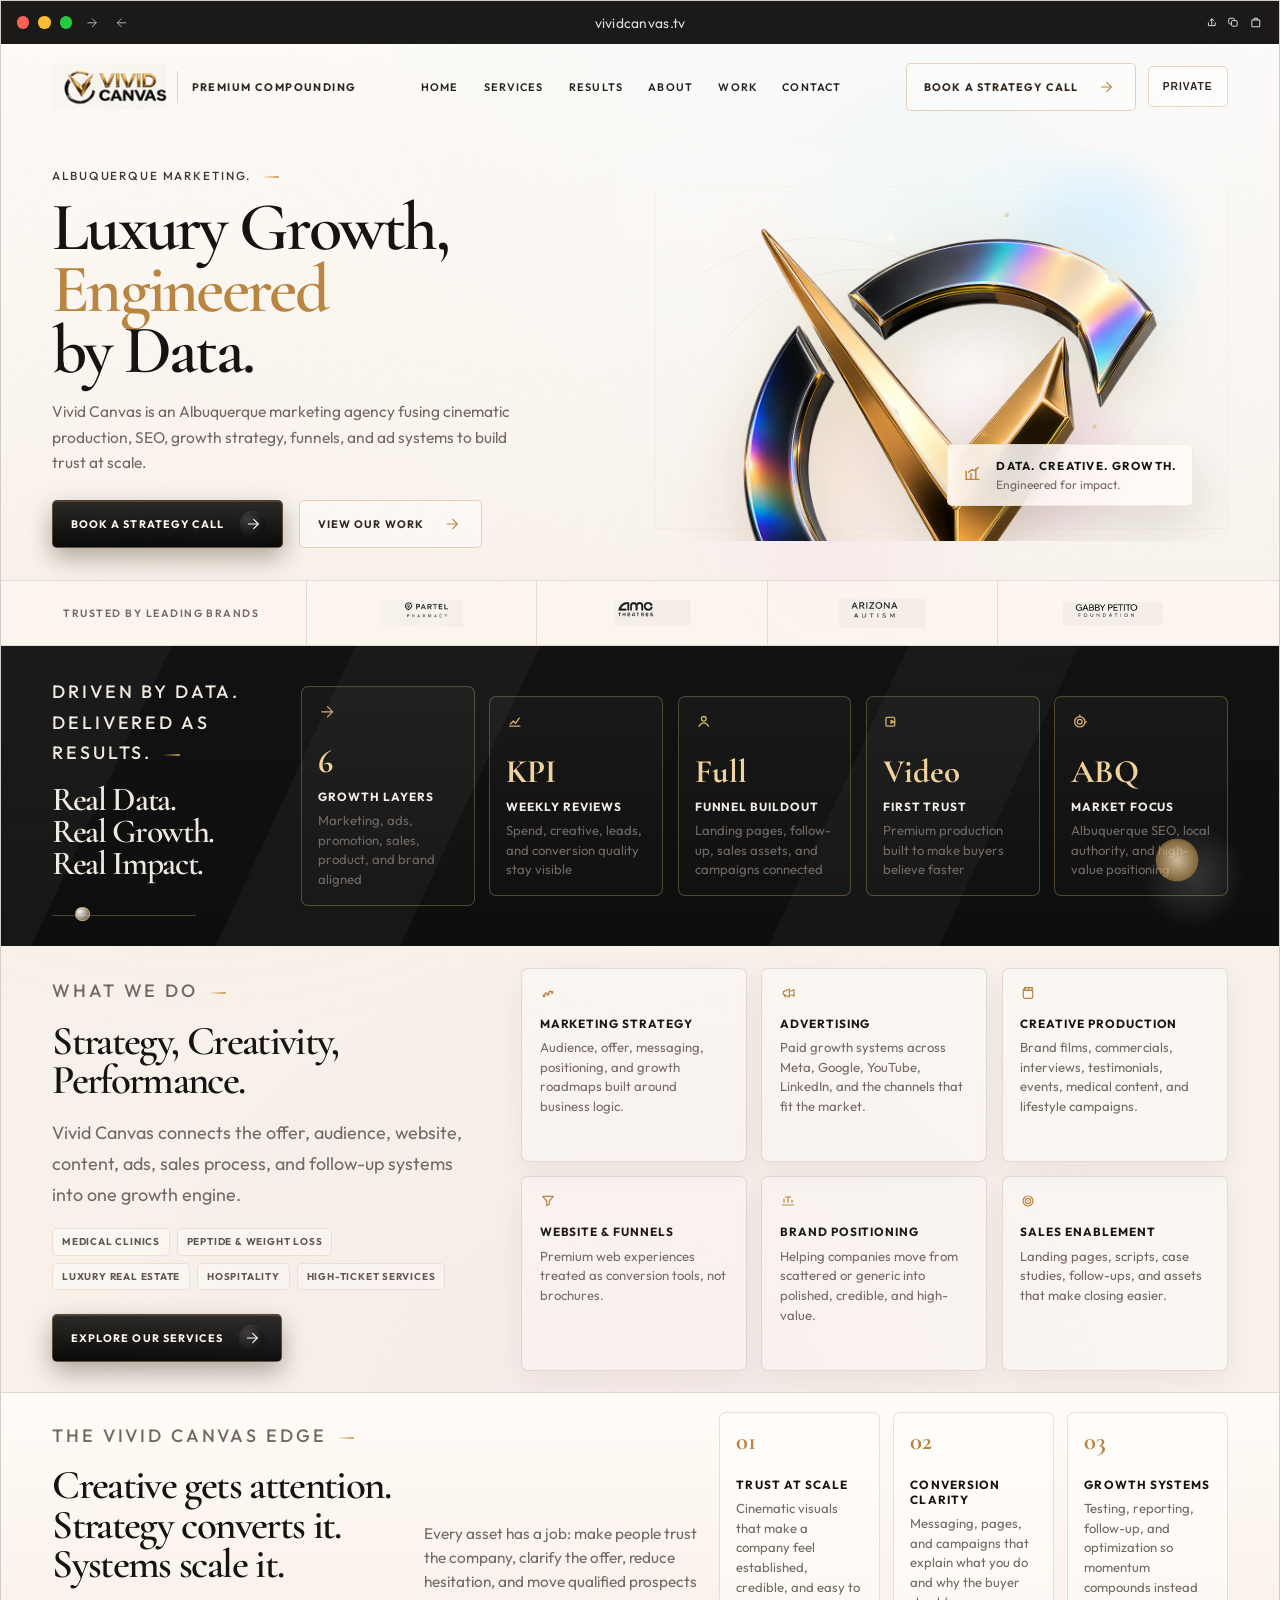
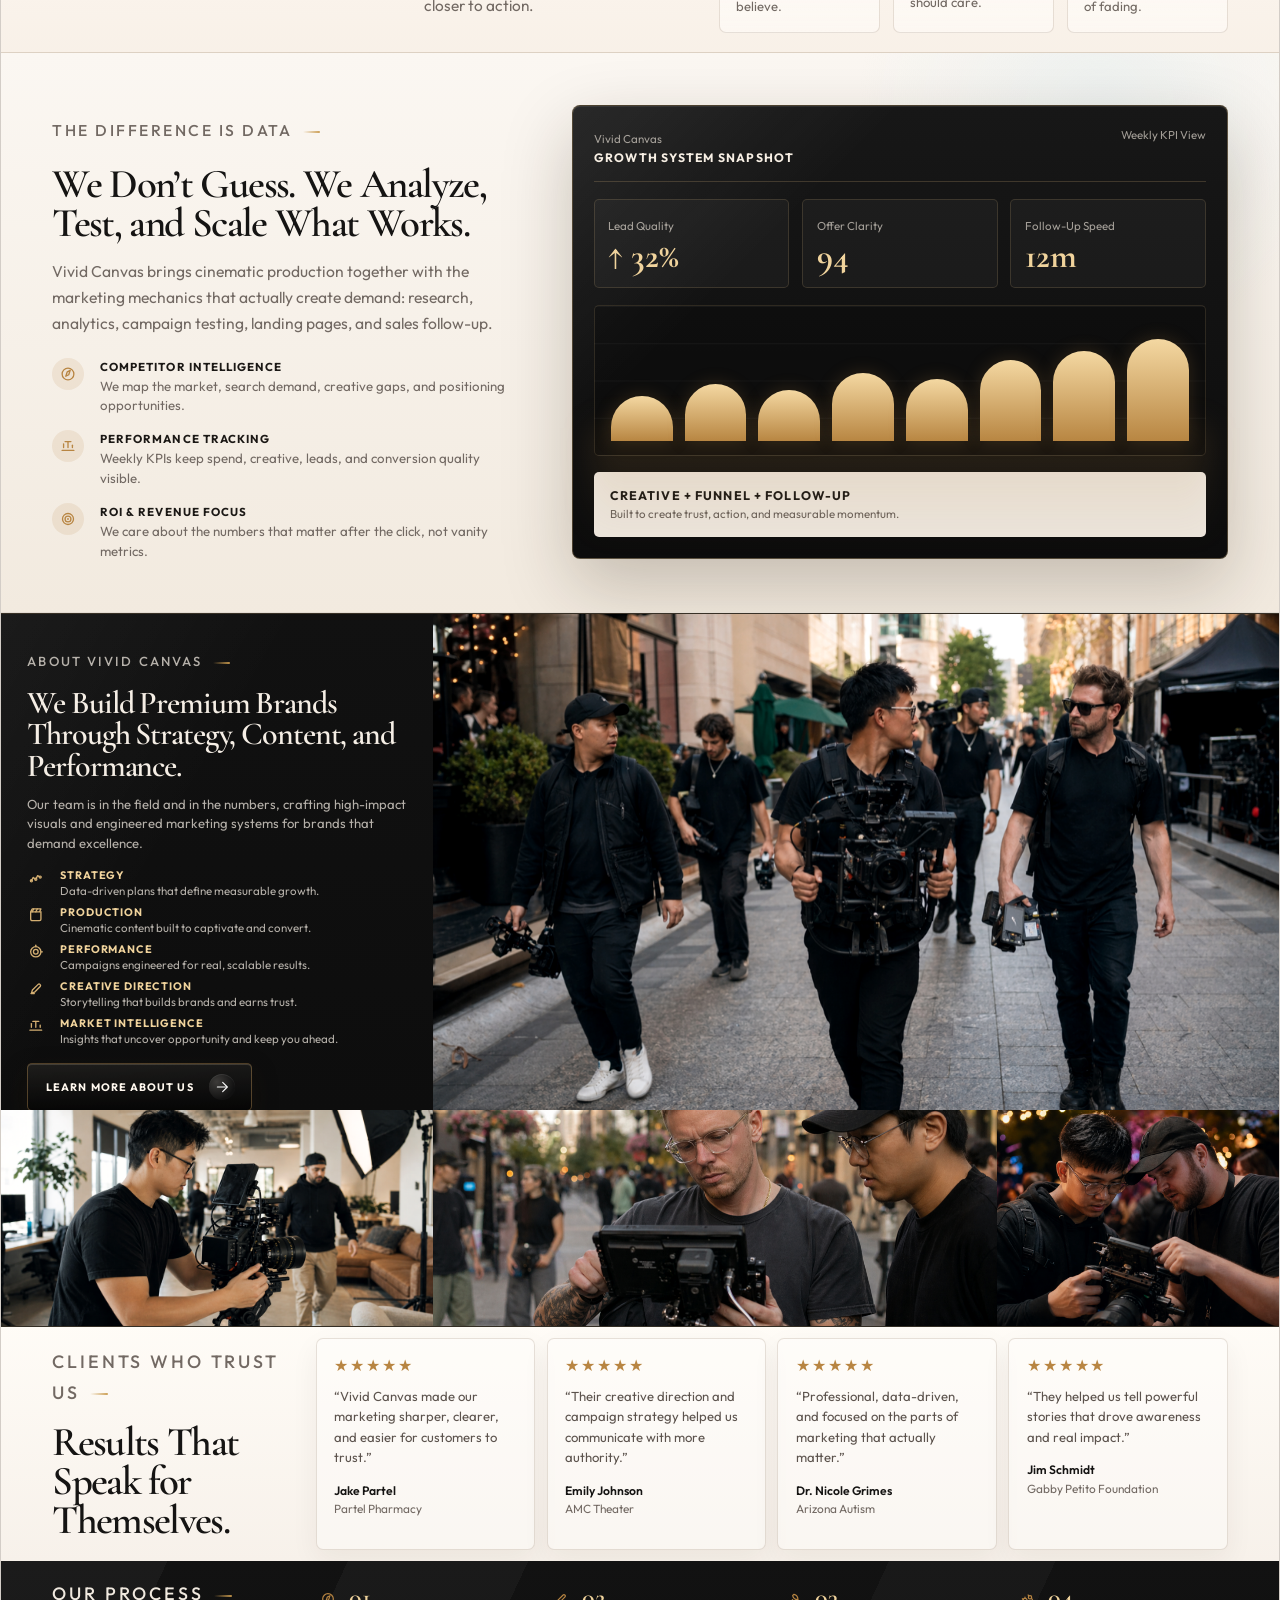
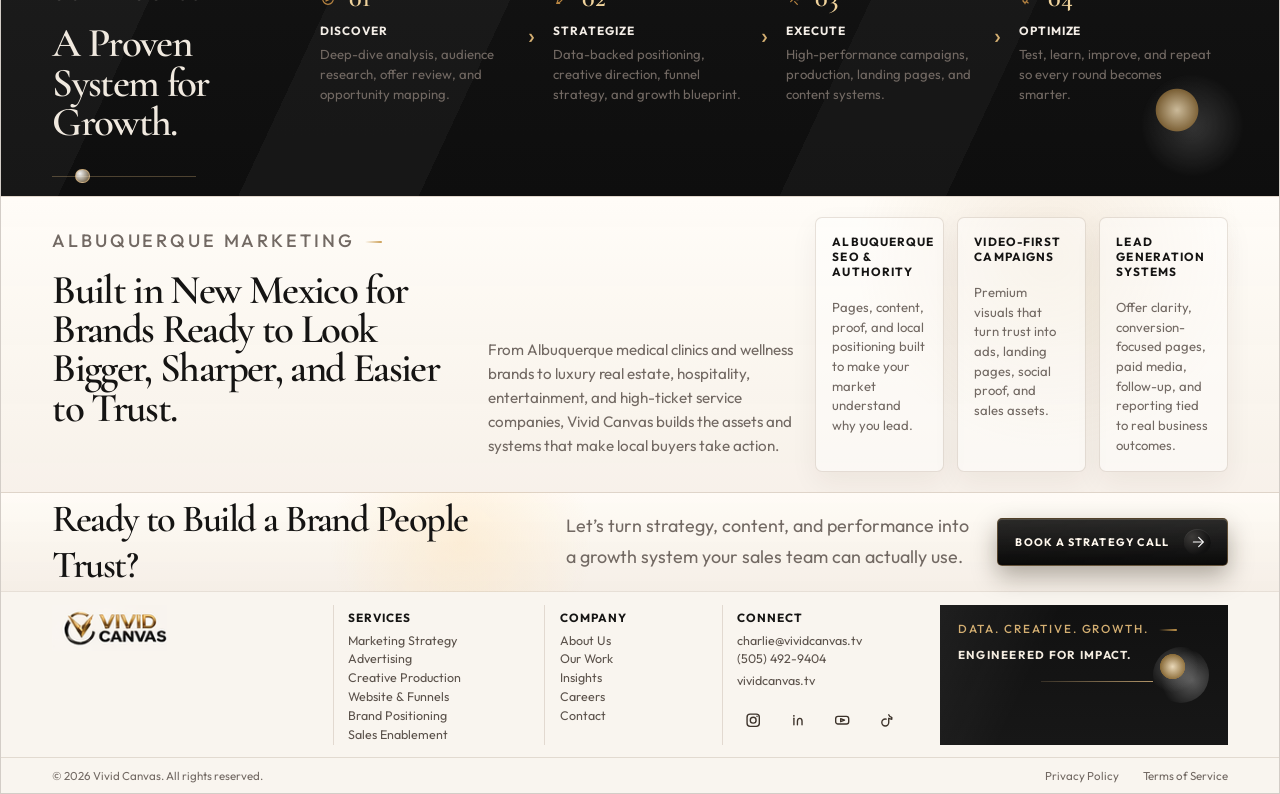
==== index.html @ c72b8762 "Build static marketing package" ====
<!DOCTYPE html>
<html lang="en">
  <head>
    <meta charset="UTF-8" />
    <meta name="viewport" content="width=device-width, initial-scale=1.0" />
    <title>Albuquerque Marketing Agency | Vivid Canvas TV</title>
    <meta
      name="description"
      content="Vivid Canvas TV is an Albuquerque marketing agency specializing in cinematic video production, growth strategy, advertising, websites, funnels, SEO, and sales enablement."
    />
    <meta name="robots" content="index, follow" />
    <meta name="author" content="Vivid Canvas TV, LLC" />
    <link rel="canonical" href="https://vividcanvas.tv/" />
    <meta property="og:type" content="website" />
    <meta property="og:title" content="Albuquerque Marketing Agency | Vivid Canvas TV" />
    <meta
      property="og:description"
      content="Cinematic production, data-driven marketing, websites, funnels, ads, and sales enablement for Albuquerque and New Mexico brands ready to grow."
    />
    <meta property="og:url" content="https://vividcanvas.tv/" />
    <meta property="og:site_name" content="Vivid Canvas TV" />
    <meta property="og:image" content="https://vividcanvas.tv/assets/hero-emblem-cutout.png" />
    <meta name="twitter:card" content="summary_large_image" />
    <meta name="twitter:title" content="Albuquerque Marketing Agency | Vivid Canvas TV" />
    <meta
      name="twitter:description"
      content="Premium video production, performance marketing, SEO, websites, funnels, and growth systems for Albuquerque brands."
    />
    <link rel="preconnect" href="https://fonts.googleapis.com" />
    <link rel="preconnect" href="https://fonts.gstatic.com" crossorigin />
    <link
      href="https://fonts.googleapis.com/css2?family=Cormorant+Garamond:wght@400;500;600;700&family=Outfit:wght@300;400;500;600;700&display=swap"
      rel="stylesheet"
    />
    <link rel="stylesheet" href="styles.css" />
    <script type="application/ld+json">
      {
        "@context": "https://schema.org",
        "@type": ["ProfessionalService", "LocalBusiness"],
        "@id": "https://vividcanvas.tv/#business",
        "name": "Vivid Canvas TV, LLC",
        "url": "https://vividcanvas.tv/",
        "image": "https://vividcanvas.tv/assets/hero-emblem-cutout.png",
        "email": "charlie@vividcanvas.tv",
        "telephone": "+15054929404",
        "founder": {
          "@type": "Person",
          "name": "Charlie Montoya"
        },
        "areaServed": [
          {
            "@type": "City",
            "name": "Albuquerque"
          },
          {
            "@type": "State",
            "name": "New Mexico"
          }
        ],
        "address": {
          "@type": "PostalAddress",
          "addressLocality": "Albuquerque",
          "addressRegion": "NM",
          "addressCountry": "US"
        },
        "description": "Albuquerque marketing agency specializing in cinematic video production, performance marketing, advertising, SEO, websites, funnels, and sales enablement.",
        "sameAs": [
          "https://vividcanvas.tv/"
        ],
        "hasOfferCatalog": {
          "@type": "OfferCatalog",
          "name": "Albuquerque Marketing Services",
          "itemListElement": [
            { "@type": "Offer", "itemOffered": { "@type": "Service", "name": "Albuquerque Marketing Strategy" } },
            { "@type": "Offer", "itemOffered": { "@type": "Service", "name": "Video Production" } },
            { "@type": "Offer", "itemOffered": { "@type": "Service", "name": "Advertising Campaigns" } },
            { "@type": "Offer", "itemOffered": { "@type": "Service", "name": "Website and Funnel Design" } },
            { "@type": "Offer", "itemOffered": { "@type": "Service", "name": "SEO and Conversion Optimization" } }
          ]
        }
      }
    </script>
  </head>
  <body>
    <svg class="icon-sprite" aria-hidden="true">
      <defs>
        <linearGradient id="gold-fill" x1="0%" y1="0%" x2="100%" y2="100%">
          <stop offset="0%" stop-color="#f8e6c0"></stop>
          <stop offset="42%" stop-color="#c99a4d"></stop>
          <stop offset="100%" stop-color="#7f5a22"></stop>
        </linearGradient>
        <linearGradient id="dark-chrome" x1="0%" y1="0%" x2="100%" y2="100%">
          <stop offset="0%" stop-color="#080808"></stop>
          <stop offset="50%" stop-color="#3a3836"></stop>
          <stop offset="100%" stop-color="#111111"></stop>
        </linearGradient>
      </defs>
      <symbol id="icon-arrow" viewBox="0 0 24 24">
        <path d="M5 12h14" fill="none" stroke="currentColor" stroke-width="1.6" stroke-linecap="round"></path>
        <path d="m13 5 7 7-7 7" fill="none" stroke="currentColor" stroke-width="1.6" stroke-linecap="round" stroke-linejoin="round"></path>
      </symbol>
      <symbol id="icon-chart" viewBox="0 0 24 24">
        <path d="M4 18V8" fill="none" stroke="currentColor" stroke-width="1.8" stroke-linecap="round"></path>
        <path d="M10 18V11" fill="none" stroke="currentColor" stroke-width="1.8" stroke-linecap="round"></path>
        <path d="M16 18V5" fill="none" stroke="currentColor" stroke-width="1.8" stroke-linecap="round"></path>
        <path d="M4 18h16" fill="none" stroke="currentColor" stroke-width="1.8" stroke-linecap="round"></path>
        <path d="m7 9 4-3 4 1 4-4" fill="none" stroke="currentColor" stroke-width="1.8" stroke-linecap="round" stroke-linejoin="round"></path>
      </symbol>
      <symbol id="icon-growth" viewBox="0 0 24 24">
        <path d="M5 18h14" fill="none" stroke="currentColor" stroke-width="1.8" stroke-linecap="round"></path>
        <path d="M6 15 10 11l3 3 5-7" fill="none" stroke="currentColor" stroke-width="1.8" stroke-linecap="round" stroke-linejoin="round"></path>
      </symbol>
      <symbol id="icon-user" viewBox="0 0 24 24">
        <circle cx="12" cy="8" r="3.2" fill="none" stroke="currentColor" stroke-width="1.8"></circle>
        <path d="M5.5 18c1.6-3.1 4.1-4.6 6.5-4.6s4.9 1.5 6.5 4.6" fill="none" stroke="currentColor" stroke-width="1.8" stroke-linecap="round"></path>
      </symbol>
      <symbol id="icon-video" viewBox="0 0 24 24">
        <rect x="4" y="6" width="12" height="12" rx="2" fill="none" stroke="currentColor" stroke-width="1.8"></rect>
        <path d="m11 10 4 2-4 2z" fill="none" stroke="currentColor" stroke-width="1.8" stroke-linejoin="round"></path>
      </symbol>
      <symbol id="icon-target" viewBox="0 0 24 24">
        <circle cx="12" cy="12" r="7" fill="none" stroke="currentColor" stroke-width="1.8"></circle>
        <circle cx="12" cy="12" r="3.2" fill="none" stroke="currentColor" stroke-width="1.8"></circle>
        <path d="M12 5V3" fill="none" stroke="currentColor" stroke-width="1.8" stroke-linecap="round"></path>
        <path d="M19 12h2" fill="none" stroke="currentColor" stroke-width="1.8" stroke-linecap="round"></path>
      </symbol>
      <symbol id="icon-strategy" viewBox="0 0 24 24">
        <path d="m6 16 2.5-4.5L12 14l2.5-5L18 11" fill="none" stroke="currentColor" stroke-width="1.8" stroke-linecap="round" stroke-linejoin="round"></path>
        <circle cx="6" cy="16" r="1.5" fill="none" stroke="currentColor" stroke-width="1.6"></circle>
        <circle cx="12" cy="14" r="1.5" fill="none" stroke="currentColor" stroke-width="1.6"></circle>
        <circle cx="18" cy="11" r="1.5" fill="none" stroke="currentColor" stroke-width="1.6"></circle>
      </symbol>
      <symbol id="icon-megaphone" viewBox="0 0 24 24">
        <path d="M5 14V10l9-4v12z" fill="none" stroke="currentColor" stroke-width="1.8" stroke-linejoin="round"></path>
        <path d="M14 9h2.4c1.8 0 3.6-.7 4.6-1.9v9.8c-1-1.2-2.8-1.9-4.6-1.9H14" fill="none" stroke="currentColor" stroke-width="1.8" stroke-linejoin="round"></path>
        <path d="m6.5 14 1.2 4.2" fill="none" stroke="currentColor" stroke-width="1.8" stroke-linecap="round"></path>
      </symbol>
      <symbol id="icon-clapper" viewBox="0 0 24 24">
        <path d="M5 8h14v10a2 2 0 0 1-2 2H7a2 2 0 0 1-2-2z" fill="none" stroke="currentColor" stroke-width="1.8"></path>
        <path d="m5 8 2-4h12l-2 4" fill="none" stroke="currentColor" stroke-width="1.8" stroke-linejoin="round"></path>
        <path d="m9 4-2 4" fill="none" stroke="currentColor" stroke-width="1.8" stroke-linecap="round"></path>
        <path d="m14 4-2 4" fill="none" stroke="currentColor" stroke-width="1.8" stroke-linecap="round"></path>
      </symbol>
      <symbol id="icon-funnel" viewBox="0 0 24 24">
        <path d="M4 5h16l-6 7v5l-4 2v-7z" fill="none" stroke="currentColor" stroke-width="1.8" stroke-linejoin="round"></path>
      </symbol>
      <symbol id="icon-insight" viewBox="0 0 24 24">
        <path d="M4 18h16" fill="none" stroke="currentColor" stroke-width="1.8" stroke-linecap="round"></path>
        <path d="M6 14V9" fill="none" stroke="currentColor" stroke-width="1.8" stroke-linecap="round"></path>
        <path d="M12 14V6" fill="none" stroke="currentColor" stroke-width="1.8" stroke-linecap="round"></path>
        <path d="M18 14V11" fill="none" stroke="currentColor" stroke-width="1.8" stroke-linecap="round"></path>
        <path d="M8 6h8" fill="none" stroke="currentColor" stroke-width="1.8" stroke-linecap="round"></path>
      </symbol>
      <symbol id="icon-bullseye" viewBox="0 0 24 24">
        <circle cx="12" cy="12" r="7.5" fill="none" stroke="currentColor" stroke-width="1.8"></circle>
        <circle cx="12" cy="12" r="4" fill="none" stroke="currentColor" stroke-width="1.8"></circle>
        <circle cx="12" cy="12" r="1.2" fill="currentColor"></circle>
      </symbol>
      <symbol id="icon-compass" viewBox="0 0 24 24">
        <circle cx="12" cy="12" r="8" fill="none" stroke="currentColor" stroke-width="1.8"></circle>
        <path d="m9 15 2-6 4-2-2 6z" fill="none" stroke="currentColor" stroke-width="1.8" stroke-linejoin="round"></path>
      </symbol>
      <symbol id="icon-pencil" viewBox="0 0 24 24">
        <path d="m6 18 1.4-4.3L15.2 6a1.8 1.8 0 0 1 2.5 0l.3.3a1.8 1.8 0 0 1 0 2.5l-7.7 7.8z" fill="none" stroke="currentColor" stroke-width="1.8" stroke-linejoin="round"></path>
        <path d="M5.5 18.5h4.5" fill="none" stroke="currentColor" stroke-width="1.8" stroke-linecap="round"></path>
      </symbol>
      <symbol id="icon-rocket" viewBox="0 0 24 24">
        <path d="M12 5c4.2 1 5.9 4.5 6 8-3.5.1-7-1.8-8-6 .5-.8 1.2-1.5 2-2Z" fill="none" stroke="currentColor" stroke-width="1.8" stroke-linejoin="round"></path>
        <path d="m10 13-3 3" fill="none" stroke="currentColor" stroke-width="1.8" stroke-linecap="round"></path>
        <path d="m13 16 4 4" fill="none" stroke="currentColor" stroke-width="1.8" stroke-linecap="round"></path>
      </symbol>
      <symbol id="icon-cogs" viewBox="0 0 24 24">
        <circle cx="9" cy="14" r="3" fill="none" stroke="currentColor" stroke-width="1.8"></circle>
        <circle cx="16.5" cy="9.5" r="2.5" fill="none" stroke="currentColor" stroke-width="1.8"></circle>
        <path d="M9 9v2" fill="none" stroke="currentColor" stroke-width="1.8" stroke-linecap="round"></path>
        <path d="M9 17v2" fill="none" stroke="currentColor" stroke-width="1.8" stroke-linecap="round"></path>
        <path d="m6.4 12.6-1.4-1" fill="none" stroke="currentColor" stroke-width="1.8" stroke-linecap="round"></path>
        <path d="m12.3 16.9 1.5 1" fill="none" stroke="currentColor" stroke-width="1.8" stroke-linecap="round"></path>
        <path d="m14.5 7.3-.8-1.4" fill="none" stroke="currentColor" stroke-width="1.8" stroke-linecap="round"></path>
        <path d="m18.7 11.7 1.4.8" fill="none" stroke="currentColor" stroke-width="1.8" stroke-linecap="round"></path>
      </symbol>
      <symbol id="icon-instagram" viewBox="0 0 24 24">
        <rect x="4" y="4" width="16" height="16" rx="4" fill="none" stroke="currentColor" stroke-width="1.8"></rect>
        <circle cx="12" cy="12" r="3.8" fill="none" stroke="currentColor" stroke-width="1.8"></circle>
        <circle cx="17" cy="7" r="1" fill="currentColor"></circle>
      </symbol>
      <symbol id="icon-linkedin" viewBox="0 0 24 24">
        <path d="M6.4 9.5V18" fill="none" stroke="currentColor" stroke-width="1.8" stroke-linecap="round"></path>
        <circle cx="6.4" cy="6.3" r="1.2" fill="currentColor"></circle>
        <path d="M11 18v-4.7c0-2.2 1.1-3.7 3.2-3.7s2.8 1.6 2.8 3.7V18" fill="none" stroke="currentColor" stroke-width="1.8" stroke-linecap="round"></path>
      </symbol>
      <symbol id="icon-youtube" viewBox="0 0 24 24">
        <rect x="3.5" y="7" width="17" height="10" rx="3" fill="none" stroke="currentColor" stroke-width="1.8"></rect>
        <path d="m10 10 5 2-5 2z" fill="none" stroke="currentColor" stroke-width="1.8" stroke-linejoin="round"></path>
      </symbol>
      <symbol id="icon-tiktok" viewBox="0 0 24 24">
        <path d="M14 5c.6 1.7 2.2 3 4 3.3v2.4c-1.4 0-2.7-.4-4-1.2V15a4.5 4.5 0 1 1-4.5-4.5c.4 0 .8 0 1.2.1" fill="none" stroke="currentColor" stroke-width="1.8" stroke-linecap="round" stroke-linejoin="round"></path>
      </symbol>
      <symbol id="icon-browser-share" viewBox="0 0 24 24">
        <path d="M12 15V5" fill="none" stroke="currentColor" stroke-width="1.7" stroke-linecap="round"></path>
        <path d="m8.5 8.5 3.5-3.5 3.5 3.5" fill="none" stroke="currentColor" stroke-width="1.7" stroke-linecap="round" stroke-linejoin="round"></path>
        <path d="M6 12v5h12v-5" fill="none" stroke="currentColor" stroke-width="1.7" stroke-linecap="round" stroke-linejoin="round"></path>
      </symbol>
      <symbol id="icon-browser-copy" viewBox="0 0 24 24">
        <rect x="8" y="8" width="10" height="10" rx="2" fill="none" stroke="currentColor" stroke-width="1.7"></rect>
        <path d="M6 14H5a2 2 0 0 1-2-2V6a2 2 0 0 1 2-2h6a2 2 0 0 1 2 2v1" fill="none" stroke="currentColor" stroke-width="1.7" stroke-linecap="round"></path>
      </symbol>
      <symbol id="icon-browser-box" viewBox="0 0 24 24">
        <path d="M5 7h14v12H5z" fill="none" stroke="currentColor" stroke-width="1.7"></path>
        <path d="M9 7V4h6v3" fill="none" stroke="currentColor" stroke-width="1.7" stroke-linecap="round"></path>
      </symbol>
    </svg>

    <div class="browser-shell">
      <div class="browser-bar">
        <div class="browser-left">
          <span class="traffic red"></span>
          <span class="traffic amber"></span>
          <span class="traffic green"></span>
          <button class="browser-nav" aria-label="Back">
            <svg><use href="#icon-arrow"></use></svg>
          </button>
          <button class="browser-nav forward" aria-label="Forward">
            <svg><use href="#icon-arrow"></use></svg>
          </button>
        </div>
        <div class="browser-title">vividcanvas.tv</div>
        <div class="browser-actions">
          <svg><use href="#icon-browser-share"></use></svg>
          <svg><use href="#icon-browser-copy"></use></svg>
          <svg><use href="#icon-browser-box"></use></svg>
        </div>
      </div>

      <main class="site">
        <section class="hero" id="home">
          <header class="site-header">
            <a class="brand" href="https://vividcanvas.tv/" aria-label="Vivid Canvas">
              <img class="brand-image" src="assets/logo-vivid.png" alt="Vivid Canvas" />
              <span class="brand-service">Premium Compounding</span>
            </a>

            <nav class="main-nav" aria-label="Primary">
              <a href="#home">Home</a>
              <a href="#services">Services</a>
              <a href="#results">Results</a>
              <a href="#about">About</a>
              <a href="#work">Work</a>
              <a href="#contact">Contact</a>
            </nav>

            <div class="header-actions">
              <a class="button secondary large-nav-cta" href="https://vividcanvas.tv/pages/contact">
                <span>Book a Strategy Call</span>
                <span class="button-arrow plain">
                  <svg><use href="#icon-arrow"></use></svg>
                </span>
              </a>

              <div class="private-access" data-access-gate>
                <button class="private-toggle" type="button" aria-expanded="false" data-access-toggle>Private</button>
                <div class="private-panel" data-access-panel>
                  <form data-access-form>
                    <label for="private-password">Password</label>
                    <div class="private-row">
                      <input id="private-password" type="password" autocomplete="current-password" placeholder="Enter password" data-access-input />
                      <button type="submit">Open</button>
                    </div>
                    <p class="private-error" data-access-error></p>
                  </form>
                  <div class="private-links" data-access-links>
                    <a href="content-gallery/index.html">Content Gallery</a>
                    <a href="scottsdale-clinic-route-tracker.html">Scottsdale Route</a>
                    <a href="cody-rx/index.html">Premium Compounding Preview</a>
                  </div>
                </div>
              </div>
            </div>
          </header>

          <div class="hero-grid section-pad">
            <div class="hero-copy">
              <p class="eyebrow">Albuquerque Marketing.</p>
              <h1>
                <span class="hero-line luxury-line"><span>Luxury</span> <span>Growth,</span></span>
                <span class="hero-line highlight">Engineered</span>
                <span class="hero-line">by Data.</span>
              </h1>
              <p class="hero-text">
                Vivid Canvas is an Albuquerque marketing agency fusing cinematic
                production, SEO, growth strategy, funnels, and ad systems to
                build trust at scale.
              </p>
              <div class="button-row">
                <a class="button primary" href="https://vividcanvas.tv/pages/contact">
                  <span>Book a Strategy Call</span>
                  <span class="button-arrow">
                    <svg><use href="#icon-arrow"></use></svg>
                  </span>
                </a>
                <a class="button secondary" href="content-gallery/index.html" data-protected-link>
                  <span>View Our Work</span>
                  <span class="button-arrow plain">
                    <svg><use href="#icon-arrow"></use></svg>
                  </span>
                </a>
              </div>
            </div>

            <div class="hero-art" aria-hidden="true">
              <div class="hero-lines"></div>
              <div class="hero-grid-glow"></div>
              <img src="assets/hero-emblem-cutout.png" alt="" class="hero-emblem" />
              <div class="hero-stat">
                <svg class="icon"><use href="#icon-chart"></use></svg>
                <div>
                  <strong>Data. Creative. Growth.</strong>
                  <span>Engineered for impact.</span>
                </div>
              </div>
            </div>
          </div>

          <div class="client-strip section-pad">
            <div class="client-heading">Trusted by Leading Brands</div>
            <div class="client-logo logo-partel">
              <img src="assets/logo-partel.png" alt="Partel Pharmacy" />
            </div>
            <div class="client-logo logo-amc">
              <img src="assets/logo-amc.png" alt="AMC Theatres" />
            </div>
            <div class="client-logo logo-arizona">
              <img src="assets/logo-arizona.png" alt="Arizona Autism" />
            </div>
            <div class="client-logo logo-gabby">
              <img src="assets/logo-gabby.png" alt="Gabby Petito Foundation" />
            </div>
          </div>
        </section>

        <section class="results-band section-dark">
          <div class="section-pad results-grid">
            <div class="section-lead dark-lead">
              <p class="eyebrow gold-tone">Driven by Data. Delivered as Results.</p>
              <h2>Real Data.<br />Real Growth.<br />Real Impact.</h2>
              <div class="lead-accent"></div>
            </div>

            <article class="metric-card">
              <svg class="icon"><use href="#icon-arrow"></use></svg>
              <strong>6</strong>
              <h3>Growth Layers</h3>
              <p>Marketing, ads, promotion, sales, product, and brand aligned</p>
            </article>

            <article class="metric-card">
              <svg class="icon"><use href="#icon-growth"></use></svg>
              <strong>KPI</strong>
              <h3>Weekly Reviews</h3>
              <p>Spend, creative, leads, and conversion quality stay visible</p>
            </article>

            <article class="metric-card">
              <svg class="icon"><use href="#icon-user"></use></svg>
              <strong>Full</strong>
              <h3>Funnel Buildout</h3>
              <p>Landing pages, follow-up, sales assets, and campaigns connected</p>
            </article>

            <article class="metric-card">
              <svg class="icon"><use href="#icon-video"></use></svg>
              <strong>Video</strong>
              <h3>First Trust</h3>
              <p>Premium production built to make buyers believe faster</p>
            </article>

            <article class="metric-card">
              <svg class="icon"><use href="#icon-target"></use></svg>
              <strong>ABQ</strong>
              <h3>Market Focus</h3>
              <p>Albuquerque SEO, local authority, and high-value positioning</p>
            </article>
          </div>
        </section>

        <section class="services section-light" id="services">
          <div class="section-pad services-grid">
            <div class="section-lead">
              <p class="eyebrow">What We Do</p>
              <h2>Strategy, Creativity, Performance.</h2>
              <p>
                Vivid Canvas connects the offer, audience, website, content,
                ads, sales process, and follow-up systems into one growth engine.
              </p>
              <div class="industry-tags" aria-label="Industries Vivid Canvas serves">
                <span>Medical Clinics</span>
                <span>Peptide &amp; Weight Loss</span>
                <span>Luxury Real Estate</span>
                <span>Hospitality</span>
                <span>High-Ticket Services</span>
              </div>
              <a class="button primary compact" href="#services">
                <span>Explore Our Services</span>
                <span class="button-arrow">
                  <svg><use href="#icon-arrow"></use></svg>
                </span>
              </a>
            </div>

            <div class="card-grid">
              <article class="service-card">
                <svg class="icon"><use href="#icon-strategy"></use></svg>
                <h3>Marketing Strategy</h3>
                <p>Audience, offer, messaging, positioning, and growth roadmaps built around business logic.</p>
              </article>
              <article class="service-card">
                <svg class="icon"><use href="#icon-megaphone"></use></svg>
                <h3>Advertising</h3>
                <p>Paid growth systems across Meta, Google, YouTube, LinkedIn, and the channels that fit the market.</p>
              </article>
              <article class="service-card">
                <svg class="icon"><use href="#icon-clapper"></use></svg>
                <h3>Creative Production</h3>
                <p>Brand films, commercials, interviews, testimonials, events, medical content, and lifestyle campaigns.</p>
              </article>
              <article class="service-card">
                <svg class="icon"><use href="#icon-funnel"></use></svg>
                <h3>Website &amp; Funnels</h3>
                <p>Premium web experiences treated as conversion tools, not brochures.</p>
              </article>
              <article class="service-card">
                <svg class="icon"><use href="#icon-insight"></use></svg>
                <h3>Brand Positioning</h3>
                <p>Helping companies move from scattered or generic into polished, credible, and high-value.</p>
              </article>
              <article class="service-card">
                <svg class="icon"><use href="#icon-bullseye"></use></svg>
                <h3>Sales Enablement</h3>
                <p>Landing pages, scripts, case studies, follow-ups, and assets that make closing easier.</p>
              </article>
            </div>
          </div>
        </section>

        <section class="philosophy section-light">
          <div class="section-pad philosophy-grid">
            <div class="section-lead">
              <p class="eyebrow">The Vivid Canvas Edge</p>
              <h2>Creative gets attention. Strategy converts it. Systems scale it.</h2>
            </div>

            <div class="philosophy-copy">
              <p>
                Every asset has a job: make people trust the company, clarify
                the offer, reduce hesitation, and move qualified prospects closer
                to action.
              </p>
            </div>

            <article class="principle-card">
              <span>01</span>
              <h3>Trust at Scale</h3>
              <p>Cinematic visuals that make a company feel established, credible, and easy to believe.</p>
            </article>
            <article class="principle-card">
              <span>02</span>
              <h3>Conversion Clarity</h3>
              <p>Messaging, pages, and campaigns that explain what you do and why the buyer should care.</p>
            </article>
            <article class="principle-card">
              <span>03</span>
              <h3>Growth Systems</h3>
              <p>Testing, reporting, follow-up, and optimization so momentum compounds instead of fading.</p>
            </article>
          </div>
        </section>

        <section class="data-system" id="results">
          <div class="section-pad data-system-grid">
            <div class="section-lead data-lead">
              <p class="eyebrow gold-tone">The Difference Is Data</p>
              <h2>We Don’t Guess. We Analyze, Test, and Scale What Works.</h2>
              <p>
                Vivid Canvas brings cinematic production together with the
                marketing mechanics that actually create demand: research,
                analytics, campaign testing, landing pages, and sales follow-up.
              </p>

              <ul class="system-list" aria-label="Data-driven marketing system">
                <li>
                  <svg class="icon"><use href="#icon-compass"></use></svg>
                  <span><strong>Competitor Intelligence</strong>We map the market, search demand, creative gaps, and positioning opportunities.</span>
                </li>
                <li>
                  <svg class="icon"><use href="#icon-insight"></use></svg>
                  <span><strong>Performance Tracking</strong>Weekly KPIs keep spend, creative, leads, and conversion quality visible.</span>
                </li>
                <li>
                  <svg class="icon"><use href="#icon-bullseye"></use></svg>
                  <span><strong>ROI &amp; Revenue Focus</strong>We care about the numbers that matter after the click, not vanity metrics.</span>
                </li>
              </ul>
            </div>

            <div class="analytics-board" aria-label="Sample Vivid Canvas growth dashboard">
              <div class="board-head">
                <div>
                  <span>Vivid Canvas</span>
                  <strong>Growth System Snapshot</strong>
                </div>
                <em>Weekly KPI View</em>
              </div>
              <div class="board-metrics">
                <div><span>Lead Quality</span><strong>↑ 32%</strong></div>
                <div><span>Offer Clarity</span><strong>94</strong></div>
                <div><span>Follow-Up Speed</span><strong>12m</strong></div>
              </div>
              <div class="board-chart">
                <span style="height: 38%"></span>
                <span style="height: 48%"></span>
                <span style="height: 43%"></span>
                <span style="height: 57%"></span>
                <span style="height: 52%"></span>
                <span style="height: 68%"></span>
                <span style="height: 76%"></span>
                <span style="height: 86%"></span>
              </div>
              <div class="board-foot">
                <strong>Creative + Funnel + Follow-Up</strong>
                <span>Built to create trust, action, and measurable momentum.</span>
              </div>
            </div>
          </div>
        </section>

        <section class="about-showcase" id="about">
          <div class="about-grid">
            <aside class="about-panel">
              <p class="eyebrow gold-tone">About Vivid Canvas</p>
              <h2>We Build Premium Brands Through Strategy, Content, and Performance.</h2>
              <p>
                Our team is in the field and in the numbers, crafting high-impact
                visuals and engineered marketing systems for brands that demand
                excellence.
              </p>

              <ul class="about-list" aria-label="Vivid Canvas capabilities">
                <li>
                  <svg class="icon"><use href="#icon-strategy"></use></svg>
                  <span><strong>Strategy</strong>Data-driven plans that define measurable growth.</span>
                </li>
                <li>
                  <svg class="icon"><use href="#icon-clapper"></use></svg>
                  <span><strong>Production</strong>Cinematic content built to captivate and convert.</span>
                </li>
                <li>
                  <svg class="icon"><use href="#icon-target"></use></svg>
                  <span><strong>Performance</strong>Campaigns engineered for real, scalable results.</span>
                </li>
                <li>
                  <svg class="icon"><use href="#icon-pencil"></use></svg>
                  <span><strong>Creative Direction</strong>Storytelling that builds brands and earns trust.</span>
                </li>
                <li>
                  <svg class="icon"><use href="#icon-insight"></use></svg>
                  <span><strong>Market Intelligence</strong>Insights that uncover opportunity and keep you ahead.</span>
                </li>
              </ul>

              <a class="button primary compact" href="#contact">
                <span>Learn More About Us</span>
                <span class="button-arrow">
                  <svg><use href="#icon-arrow"></use></svg>
                </span>
              </a>
            </aside>

            <div class="about-gallery">
              <figure class="about-photo hero-photo">
                <img src="assets/team-4.png" alt="Vivid Canvas production crew filming a premium event" />
              </figure>
              <figure class="about-photo">
                <img src="assets/team-2.png" alt="Videographer filming on location" />
              </figure>
              <figure class="about-photo">
                <img src="assets/team-3.png" alt="Production team filming a luxury automotive scene" />
              </figure>
              <figure class="about-photo">
                <img src="assets/team-5.png" alt="Camera operator filming an evening brand event" />
              </figure>
            </div>
          </div>
        </section>

        <section class="testimonials section-light" id="work">
          <div class="section-pad testimonial-grid">
            <div class="section-lead">
              <p class="eyebrow">Clients Who Trust Us</p>
              <h2>Results That Speak for Themselves.</h2>
            </div>

            <article class="quote-card">
              <div class="stars">★★★★★</div>
              <p>“Vivid Canvas made our marketing sharper, clearer, and easier for customers to trust.”</p>
              <footer>Jake Partel<span>Partel Pharmacy</span></footer>
            </article>

            <article class="quote-card">
              <div class="stars">★★★★★</div>
              <p>“Their creative direction and campaign strategy helped us communicate with more authority.”</p>
              <footer>Emily Johnson<span>AMC Theater</span></footer>
            </article>

            <article class="quote-card">
              <div class="stars">★★★★★</div>
              <p>“Professional, data-driven, and focused on the parts of marketing that actually matter.”</p>
              <footer>Dr. Nicole Grimes<span>Arizona Autism</span></footer>
            </article>

            <article class="quote-card">
              <div class="stars">★★★★★</div>
              <p>“They helped us tell powerful stories that drove awareness and real impact.”</p>
              <footer>Jim Schmidt<span>Gabby Petito Foundation</span></footer>
            </article>
          </div>
        </section>

        <section class="process section-dark" id="insights">
          <div class="section-pad process-grid">
            <div class="section-lead dark-lead process-lead">
              <p class="eyebrow gold-tone">Our Process</p>
              <h2>A Proven System for Growth.</h2>
              <div class="lead-accent"></div>
            </div>

            <article class="process-card">
              <div class="process-head">
                <svg class="icon"><use href="#icon-compass"></use></svg>
                <span class="step-number">01</span>
              </div>
              <h3>Discover</h3>
              <p>Deep-dive analysis, audience research, offer review, and opportunity mapping.</p>
            </article>

            <article class="process-card">
              <div class="process-head">
                <svg class="icon"><use href="#icon-pencil"></use></svg>
                <span class="step-number">02</span>
              </div>
              <h3>Strategize</h3>
              <p>Data-backed positioning, creative direction, funnel strategy, and growth blueprint.</p>
            </article>

            <article class="process-card">
              <div class="process-head">
                <svg class="icon"><use href="#icon-rocket"></use></svg>
                <span class="step-number">03</span>
              </div>
              <h3>Execute</h3>
              <p>High-performance campaigns, production, landing pages, and content systems.</p>
            </article>

            <article class="process-card">
              <div class="process-head">
                <svg class="icon"><use href="#icon-cogs"></use></svg>
                <span class="step-number">04</span>
              </div>
              <h3>Optimize</h3>
              <p>Test, learn, improve, and repeat so every round becomes smarter.</p>
            </article>
          </div>
        </section>

        <section class="local-market section-light" id="albuquerque-marketing">
          <div class="section-pad local-market-grid">
            <div class="section-lead">
              <p class="eyebrow">Albuquerque Marketing</p>
              <h2>Built in New Mexico for Brands Ready to Look Bigger, Sharper, and Easier to Trust.</h2>
            </div>

            <div class="local-copy">
              <p>
                From Albuquerque medical clinics and wellness brands to luxury
                real estate, hospitality, entertainment, and high-ticket service
                companies, Vivid Canvas builds the assets and systems that make
                local buyers take action.
              </p>
            </div>

            <article class="local-card">
              <h3>Albuquerque SEO &amp; Authority</h3>
              <p>Pages, content, proof, and local positioning built to make your market understand why you lead.</p>
            </article>
            <article class="local-card">
              <h3>Video-First Campaigns</h3>
              <p>Premium visuals that turn trust into ads, landing pages, social proof, and sales assets.</p>
            </article>
            <article class="local-card">
              <h3>Lead Generation Systems</h3>
              <p>Offer clarity, conversion-focused pages, paid media, follow-up, and reporting tied to real business outcomes.</p>
            </article>
          </div>
        </section>

        <section class="cta-ribbon">
          <div class="section-pad cta-grid">
            <h2>Ready to Build a Brand People Trust?</h2>
            <p>Let’s turn strategy, content, and performance into a growth system your sales team can actually use.</p>
            <a class="button primary" href="https://vividcanvas.tv/pages/contact">
              <span>Book a Strategy Call</span>
              <span class="button-arrow">
                <svg><use href="#icon-arrow"></use></svg>
              </span>
            </a>
          </div>
        </section>

        <footer class="site-footer" id="contact">
          <div class="section-pad footer-main">
            <a class="brand footer-brand" href="https://vividcanvas.tv/" aria-label="Vivid Canvas">
              <img class="brand-image" src="assets/logo-vivid.png" alt="Vivid Canvas" />
            </a>

            <div class="footer-column">
              <h3>Services</h3>
              <a href="#services">Marketing Strategy</a>
              <a href="#services">Advertising</a>
              <a href="#services">Creative Production</a>
              <a href="#services">Website &amp; Funnels</a>
              <a href="#services">Brand Positioning</a>
              <a href="#services">Sales Enablement</a>
            </div>

            <div class="footer-column">
              <h3>Company</h3>
              <a href="#about">About Us</a>
              <a href="content-gallery/index.html" data-protected-link>Our Work</a>
              <a href="#insights">Insights</a>
              <a href="https://vividcanvas.tv/pages/contact">Careers</a>
              <a href="https://vividcanvas.tv/pages/contact">Contact</a>
            </div>

            <div class="footer-column">
              <h3>Connect</h3>
              <a href="mailto:charlie@vividcanvas.tv">charlie@vividcanvas.tv</a>
              <a href="tel:+15054929404">(505) 492-9404</a>
              <p>vividcanvas.tv</p>
              <div class="socials">
                <a href="https://vividcanvas.tv/" aria-label="Instagram"><svg><use href="#icon-instagram"></use></svg></a>
                <a href="https://vividcanvas.tv/" aria-label="LinkedIn"><svg><use href="#icon-linkedin"></use></svg></a>
                <a href="https://vividcanvas.tv/" aria-label="YouTube"><svg><use href="#icon-youtube"></use></svg></a>
                <a href="https://vividcanvas.tv/" aria-label="TikTok"><svg><use href="#icon-tiktok"></use></svg></a>
              </div>
            </div>

            <div class="footer-card">
              <p class="eyebrow gold-tone">Data. Creative. Growth.</p>
              <h3>Engineered for Impact.</h3>
              <div class="orb"></div>
            </div>
          </div>

          <div class="footer-bottom section-pad">
            <span>© 2026 Vivid Canvas. All rights reserved.</span>
            <div>
              <a href="https://vividcanvas.tv/policies/privacy-policy">Privacy Policy</a>
              <a href="https://vividcanvas.tv/policies/terms-of-service">Terms of Service</a>
            </div>
          </div>
        </footer>
      </main>
    </div>
    <script src="access.js"></script>
  </body>
</html>
---- styles.css ----
:root {
  --bg-page: #efe7dd;
  --bg-light: #f7f1ea;
  --bg-ivory: #fbf7f2;
  --bg-card: #f8f3ed;
  --bg-dark: #111111;
  --bg-dark-2: #161514;
  --ink: #151413;
  --muted: #726963;
  --line: rgba(123, 97, 66, 0.18);
  --line-strong: rgba(193, 151, 91, 0.38);
  --gold: #b88542;
  --gold-bright: #f0d39c;
  --gold-soft: #d4af72;
  --shadow-soft: 0 20px 50px rgba(39, 26, 10, 0.12);
  --shadow-card: 0 16px 40px rgba(45, 28, 8, 0.1);
  --shadow-dark: 0 22px 60px rgba(0, 0, 0, 0.3);
  --radius-lg: 8px;
  --radius-md: 7px;
  --radius-sm: 5px;
  --pad: clamp(1.25rem, 4vw, 5rem);
}

*,
*::before,
*::after {
  box-sizing: border-box;
}

html {
  scroll-behavior: smooth;
  overflow-x: hidden;
}

body {
  margin: 0;
  min-height: 100vh;
  overflow-x: hidden;
  background:
    radial-gradient(circle at top left, rgba(255, 223, 174, 0.35), transparent 28%),
    radial-gradient(circle at 88% 10%, rgba(199, 215, 255, 0.45), transparent 18%),
    linear-gradient(180deg, #eadfd3 0%, #efe7dd 100%);
  color: var(--ink);
  font-family: "Outfit", sans-serif;
}

img {
  display: block;
  max-width: 100%;
}

a {
  color: inherit;
  text-decoration: none;
}

.icon-sprite {
  position: absolute;
  width: 0;
  height: 0;
  overflow: hidden;
}

.browser-shell {
  max-width: 1880px;
  margin: 0 auto;
  background: var(--bg-light);
  border: 1px solid rgba(30, 23, 15, 0.16);
  box-shadow: 0 26px 90px rgba(58, 40, 18, 0.18);
}

.browser-bar {
  display: grid;
  grid-template-columns: 1fr auto 1fr;
  align-items: center;
  gap: 1rem;
  padding: 0.68rem 1rem;
  background: #1b1a19;
  color: rgba(255, 255, 255, 0.86);
}

.browser-left,
.browser-actions {
  display: flex;
  align-items: center;
  gap: 0.55rem;
}

.browser-title {
  justify-self: center;
  font-size: 0.86rem;
  letter-spacing: 0.02em;
}

.traffic {
  width: 0.78rem;
  height: 0.78rem;
  border-radius: 50%;
}

.red { background: #ff6057; }
.amber { background: #ffbd2f; }
.green { background: #28c93f; }

.browser-nav {
  display: inline-flex;
  align-items: center;
  justify-content: center;
  width: 1.35rem;
  height: 1.35rem;
  padding: 0;
  border: 0;
  background: transparent;
  color: rgba(255, 255, 255, 0.7);
  cursor: pointer;
}

.browser-nav svg,
.browser-actions svg {
  width: 0.85rem;
  height: 0.85rem;
}

.browser-nav.forward {
  transform: scaleX(-1);
}

.browser-actions {
  justify-self: end;
}

.site {
  position: relative;
  overflow: hidden;
}

.site::before {
  content: "";
  position: absolute;
  inset: 0;
  pointer-events: none;
  background:
    radial-gradient(circle at 15% 8%, rgba(250, 202, 112, 0.11), transparent 18%),
    radial-gradient(circle at 72% 0%, rgba(176, 220, 255, 0.16), transparent 14%),
    radial-gradient(circle at 50% 36%, rgba(227, 154, 208, 0.08), transparent 22%);
}

.section-pad {
  padding-inline: var(--pad);
}

.hero {
  position: relative;
  background:
    radial-gradient(circle at 73% 28%, rgba(177, 240, 255, 0.18), transparent 16%),
    radial-gradient(circle at 65% 84%, rgba(245, 176, 226, 0.13), transparent 18%),
    linear-gradient(180deg, rgba(255, 255, 255, 0.7), rgba(247, 241, 234, 0.78));
}

.site-header {
  display: grid;
  grid-template-columns: auto 1fr auto;
  align-items: center;
  gap: clamp(1.2rem, 2.4vw, 2.7rem);
  min-height: 5.3rem;
  padding: 0.95rem var(--pad);
}

.brand {
  display: inline-flex;
  align-items: center;
  gap: 0.65rem;
}

.brand-image {
  display: block;
  width: 7.15rem;
  height: auto;
}

.brand-service {
  display: inline-flex;
  align-items: center;
  min-height: 2rem;
  padding-left: 0.85rem;
  border-left: 1px solid rgba(184, 134, 66, 0.34);
  color: #322821;
  text-transform: uppercase;
  letter-spacing: 0.13em;
  font-size: 0.68rem;
  font-weight: 700;
  white-space: nowrap;
}

.brand-icon {
  width: 3.45rem;
  height: 3.45rem;
  flex: 0 0 auto;
}

.brand-text {
  display: inline-flex;
  flex-direction: column;
  line-height: 0.92;
  transform: translateY(0.1rem);
}

.brand-top,
.brand-bottom {
  font-weight: 700;
  letter-spacing: 0.03em;
  font-size: 1.1rem;
}

.brand-top {
  color: var(--gold);
}

.main-nav {
  display: flex;
  justify-content: center;
  gap: clamp(1.25rem, 2vw, 2.6rem);
  text-transform: uppercase;
  letter-spacing: 0.1em;
  font-size: 0.68rem;
  font-weight: 600;
}

.main-nav a {
  padding: 0.45rem 0;
  color: rgba(21, 20, 19, 0.92);
}

.large-nav-cta {
  justify-self: end;
}

.header-actions {
  position: relative;
  display: flex;
  justify-self: end;
  align-items: center;
  gap: 0.7rem;
}

.private-access {
  position: relative;
  z-index: 20;
}

.private-toggle,
.private-row button {
  min-height: 2.55rem;
  border: 1px solid rgba(191, 148, 89, 0.36);
  border-radius: var(--radius-sm);
  color: #322821;
  background: rgba(255, 255, 255, 0.54);
  text-transform: uppercase;
  letter-spacing: 0.1em;
  font-size: 0.64rem;
  font-weight: 700;
  cursor: pointer;
}

.private-toggle {
  padding: 0 0.88rem;
}

.private-access.is-unlocked .private-toggle {
  color: #fff8ee;
  background: linear-gradient(180deg, rgba(25, 25, 25, 0.92), rgba(5, 5, 5, 0.98));
}

.private-panel {
  position: absolute;
  top: calc(100% + 0.7rem);
  right: 0;
  width: min(20rem, calc(100vw - 2.4rem));
  padding: 0.9rem;
  border: 1px solid rgba(191, 148, 89, 0.28);
  border-radius: var(--radius-md);
  background: rgba(255, 251, 247, 0.96);
  box-shadow: var(--shadow-card);
  opacity: 0;
  transform: translateY(-0.35rem);
  pointer-events: none;
  transition: opacity 0.18s ease, transform 0.18s ease;
}

.private-access.is-open .private-panel {
  opacity: 1;
  transform: translateY(0);
  pointer-events: auto;
}

.private-panel label {
  display: block;
  margin-bottom: 0.45rem;
  color: var(--muted);
  text-transform: uppercase;
  letter-spacing: 0.1em;
  font-size: 0.64rem;
  font-weight: 700;
}

.private-row {
  display: grid;
  grid-template-columns: 1fr auto;
  gap: 0.45rem;
}

.private-row input {
  min-width: 0;
  min-height: 2.55rem;
  padding: 0 0.72rem;
  border: 1px solid var(--line);
  border-radius: var(--radius-sm);
  color: var(--ink);
  background: #fff;
  font: inherit;
}

.private-row button {
  padding: 0 0.82rem;
  color: #fff8ee;
  background: linear-gradient(180deg, rgba(25, 25, 25, 0.92), rgba(5, 5, 5, 0.98));
}

.private-error {
  min-height: 1rem;
  margin: 0.45rem 0 0;
  color: #9c351d;
  font-size: 0.74rem;
}

.private-links {
  display: none;
  grid-template-columns: 1fr;
  gap: 0.45rem;
  margin-top: 0.7rem;
  padding-top: 0.7rem;
  border-top: 1px solid var(--line);
}

.private-access.is-unlocked .private-links {
  display: grid;
}

.private-links a {
  padding: 0.65rem 0.7rem;
  border: 1px solid rgba(184, 134, 66, 0.16);
  border-radius: var(--radius-sm);
  color: #2d251e;
  background: rgba(255, 255, 255, 0.58);
  text-transform: uppercase;
  letter-spacing: 0.08em;
  font-size: 0.66rem;
  font-weight: 700;
}

.site-header > *,
.hero-grid > *,
.services-grid > *,
.results-grid > *,
.testimonial-grid > *,
.process-grid > *,
.cta-grid > *,
.footer-main > *,
.philosophy-grid > *,
.data-system-grid > *,
.local-market-grid > * {
  min-width: 0;
}

.hero-grid {
  display: grid;
  grid-template-columns: minmax(33rem, 0.86fr) minmax(0, 1.14fr);
  align-items: start;
  min-height: 23.8rem;
  gap: clamp(1.5rem, 3vw, 4.25rem);
  padding-top: 1.15rem;
  padding-bottom: 0.75rem;
}

.hero-copy {
  max-width: 38rem;
  padding-block: 1.25rem;
}

.eyebrow {
  position: relative;
  margin: 0 0 0.9rem;
  color: #3f3732;
  font-size: 0.73rem;
  font-weight: 500;
  letter-spacing: 0.16em;
  text-transform: uppercase;
}

.eyebrow::after {
  content: "";
  display: inline-block;
  width: 1.1rem;
  height: 0.12rem;
  margin-left: 0.65rem;
  border-radius: 999px;
  vertical-align: middle;
  background: linear-gradient(90deg, rgba(201, 154, 77, 0), rgba(201, 154, 77, 0.95));
}

.gold-tone {
  color: var(--gold-soft);
}

.hero-copy h1,
.section-lead h2,
.cta-grid h2 {
  margin: 0;
  font-family: "Cormorant Garamond", serif;
  font-weight: 600;
  letter-spacing: -0.04em;
}

.hero-copy h1 {
  max-width: 38rem;
  font-size: clamp(3.85rem, 5.35vw, 5.55rem);
  line-height: 0.9;
}

.hero-line {
  display: block;
}

.highlight {
  color: var(--gold);
}

.hero-text,
.section-lead p,
.service-card p,
.metric-card p,
.quote-card p,
.process-card p,
.cta-grid p,
.footer-column p {
  color: var(--muted);
  font-size: 1.12rem;
  line-height: 1.72;
}

.hero-text {
  max-width: 30rem;
  margin: 1.1rem 0 1.6rem;
  font-size: 0.97rem;
  line-height: 1.62;
}

.button-row {
  display: flex;
  flex-wrap: wrap;
  gap: 1rem;
}

.button {
  display: inline-flex;
  align-items: center;
  justify-content: center;
  gap: 0.95rem;
  min-height: 3rem;
  padding: 0.58rem 1rem 0.58rem 1.1rem;
  border-radius: var(--radius-sm);
  border: 1px solid rgba(191, 148, 89, 0.4);
  text-transform: uppercase;
  letter-spacing: 0.1em;
  font-size: 0.68rem;
  font-weight: 700;
}

.button.primary {
  color: #fff8ee;
  background:
    linear-gradient(180deg, rgba(25, 25, 25, 0.92), rgba(5, 5, 5, 0.98)),
    linear-gradient(135deg, rgba(240, 211, 156, 0.38), rgba(201, 154, 77, 0.1));
  box-shadow:
    inset 0 1px 0 rgba(255, 236, 201, 0.16),
    0 10px 24px rgba(33, 23, 10, 0.34);
}

.button.secondary {
  color: #332820;
  background: rgba(255, 255, 255, 0.46);
}

.button.secondary.inverse {
  color: #f4ece1;
  background: rgba(255, 255, 255, 0.03);
}

.button.compact {
  margin-top: 1.5rem;
}

.button-arrow {
  display: inline-flex;
  align-items: center;
  justify-content: center;
  width: 1.65rem;
  height: 1.65rem;
  border-radius: 999px;
  color: #fff;
  background: radial-gradient(circle at 30% 30%, #3d3b39, #111111 70%);
  box-shadow: inset 0 1px 0 rgba(255, 255, 255, 0.08);
}

.button-arrow.plain {
  color: var(--gold);
  background: transparent;
  box-shadow: none;
}

.button-arrow svg,
.icon {
  width: 1rem;
  height: 1rem;
}

.hero-art {
  position: relative;
  min-height: 24.6rem;
  overflow: hidden;
  isolation: isolate;
  background:
    radial-gradient(circle at 72% 26%, rgba(220, 243, 255, 0.72), transparent 24%),
    radial-gradient(circle at 58% 68%, rgba(240, 206, 255, 0.3), transparent 22%),
    radial-gradient(circle at 38% 78%, rgba(255, 226, 181, 0.28), transparent 22%),
    linear-gradient(180deg, rgba(255, 255, 255, 0.22), rgba(255, 255, 255, 0));
}

.hero-art::before {
  content: "";
  position: absolute;
  inset: 10% 0 3% 6%;
  border: 1px solid rgba(191, 148, 89, 0.06);
  box-shadow: inset 0 0 0 1px rgba(255, 255, 255, 0.13);
  pointer-events: none;
}

.hero-lines,
.hero-grid-glow {
  position: absolute;
  inset: 0;
}

.hero-lines {
  background:
    radial-gradient(circle at 80% 25%, rgba(207, 236, 255, 0.85), transparent 18%),
    radial-gradient(circle at 70% 78%, rgba(247, 199, 233, 0.7), transparent 18%),
    radial-gradient(circle at 42% 64%, rgba(255, 233, 187, 0.55), transparent 14%);
}

.hero-lines::before {
  content: "";
  position: absolute;
  inset: 9% 10%;
  background-image:
    url("data:image/svg+xml,%3Csvg xmlns='http://www.w3.org/2000/svg' width='900' height='760' viewBox='0 0 900 760'%3E%3Cg fill='none' stroke='%23d4b17b' stroke-opacity='.32' stroke-width='1.2'%3E%3Cpath d='M90 365c140-170 350-160 460-5s250 160 305 40'/%3E%3Cpath d='M44 245c170-100 350-80 510 60s270 150 318 20'/%3E%3Cpath d='M120 535c140-110 325-125 470-35s220 90 260 10'/%3E%3Cpath d='M310 55v650' stroke-opacity='.1'/%3E%3Cpath d='M605 75v620' stroke-opacity='.1'/%3E%3C/g%3E%3Cg fill='%23c6994d' fill-opacity='.48'%3E%3Ccircle cx='163' cy='190' r='4'/%3E%3Ccircle cx='604' cy='140' r='4'/%3E%3Ccircle cx='700' cy='345' r='3.5'/%3E%3Ccircle cx='276' cy='410' r='3.5'/%3E%3Ccircle cx='766' cy='532' r='4'/%3E%3C/g%3E%3C/svg%3E");
  background-size: cover;
  background-position: center;
  opacity: 0.78;
}

.hero-lines::after {
  content: "";
  position: absolute;
  inset: 4% 2% 2%;
  background:
    radial-gradient(circle at 58% 55%, rgba(255, 255, 255, 0.78), rgba(255, 255, 255, 0) 32%),
    radial-gradient(circle at 84% 34%, rgba(193, 236, 255, 0.55), transparent 16%),
    radial-gradient(circle at 40% 74%, rgba(255, 219, 246, 0.42), transparent 16%);
  opacity: 0.9;
  mix-blend-mode: screen;
}

.hero-grid-glow::before,
.hero-grid-glow::after {
  content: "";
  position: absolute;
  border-radius: 999px;
  background: radial-gradient(circle, rgba(255, 255, 255, 0.92), rgba(255, 255, 255, 0));
}

.hero-grid-glow::before {
  right: 7%;
  bottom: 20%;
  width: 1rem;
  height: 1rem;
}

.hero-grid-glow::after {
  left: 44%;
  top: 22%;
  width: 0.5rem;
  height: 0.5rem;
}

.hero-emblem {
  position: absolute;
  inset: 4% 0 auto auto;
  width: min(47vw, 37rem);
  transform: translate(1%, 0);
  filter:
    drop-shadow(0 20px 32px rgba(78, 55, 23, 0.16))
    drop-shadow(0 0 40px rgba(255, 245, 220, 0.42));
}

.hero-stat {
  position: absolute;
  right: 2.2rem;
  bottom: 2.2rem;
  display: flex;
  align-items: center;
  gap: 0.9rem;
  padding: 0.8rem 0.95rem;
  border: 1px solid rgba(191, 148, 89, 0.16);
  border-radius: var(--radius-sm);
  background: rgba(255, 251, 247, 0.86);
  box-shadow: var(--shadow-soft);
  backdrop-filter: blur(10px);
}

.hero-stat .icon {
  width: 1.2rem;
  height: 1.2rem;
  color: var(--gold);
}

.hero-stat strong,
.footer-card h3 {
  display: block;
  font-size: 0.72rem;
  font-weight: 700;
  letter-spacing: 0.11em;
  text-transform: uppercase;
}

.hero-stat span {
  display: block;
  margin-top: 0.28rem;
  color: var(--muted);
  font-size: 0.75rem;
}

.client-strip {
  display: grid;
  grid-template-columns: 1.1fr repeat(4, 1fr);
  border-top: 1px solid var(--line);
  border-bottom: 1px solid var(--line);
  background: rgba(255, 249, 243, 0.62);
}

.client-strip > * {
  display: flex;
  align-items: center;
  min-height: 4rem;
  padding: 0.8rem 0.7rem;
}

.client-strip > *:not(:first-child) {
  border-left: 1px solid var(--line);
}

.client-heading {
  text-transform: uppercase;
  color: var(--muted);
  font-size: 0.66rem;
  font-weight: 600;
  letter-spacing: 0.14em;
}

.client-logo {
  justify-content: center;
  text-align: center;
  font-weight: 600;
  letter-spacing: 0.1em;
  color: #22201f;
  font-size: 0.78rem;
}

.client-logo img {
  width: 5.2rem;
  height: auto;
  object-fit: contain;
}

.logo-amc img {
  width: 4.8rem;
}

.logo-arizona img {
  width: 5.4rem;
}

.logo-gabby img {
  width: 6.2rem;
}

.section-dark {
  position: relative;
  color: #f3ede6;
  background:
    linear-gradient(115deg, rgba(255, 255, 255, 0.04) 12%, transparent 12% 25%, rgba(255, 255, 255, 0.035) 25% 38%, transparent 38% 64%, rgba(255, 255, 255, 0.03) 64% 76%, transparent 76%),
    linear-gradient(180deg, #121212, #0e0e0e);
}

.section-dark::after {
  content: "";
  position: absolute;
  inset: auto 2.2rem 1.2rem auto;
  width: 6.4rem;
  height: 6.4rem;
  border-radius: 50%;
  background:
    radial-gradient(circle at 35% 35%, rgba(255, 233, 191, 0.85), rgba(192, 146, 74, 0.65) 22%, rgba(17, 17, 17, 0.08) 23%, rgba(17, 17, 17, 0) 40%),
    radial-gradient(circle at 50% 50%, rgba(255, 255, 255, 0.18), rgba(255, 255, 255, 0) 72%);
  opacity: 0.9;
  pointer-events: none;
}

.results-grid {
  display: grid;
  grid-template-columns: 1.35fr repeat(5, minmax(0, 1fr));
  align-items: center;
  gap: 0.9rem;
  padding-top: 1.35rem;
  padding-bottom: 1.35rem;
}

.section-lead {
  padding: 0.55rem 0;
}

.section-lead h2 {
  font-size: clamp(2.05rem, 3.2vw, 3.45rem);
  line-height: 0.96;
}

.results-grid .section-lead h2 {
  max-width: 18rem;
  font-size: clamp(2.1rem, 2.45vw, 2.85rem);
}

.dark-lead h2,
.dark-lead p {
  color: #f0e9df;
}

.lead-accent {
  width: 9rem;
  height: 1.2rem;
  margin-top: 1rem;
  border-bottom: 1px solid rgba(212, 177, 123, 0.32);
  position: relative;
}

.lead-accent::after {
  content: "";
  position: absolute;
  left: 1.45rem;
  bottom: -0.43rem;
  width: 0.9rem;
  height: 0.9rem;
  border: 1px solid rgba(212, 177, 123, 0.72);
  border-radius: 50%;
  background: radial-gradient(circle at 30% 30%, rgba(255, 255, 255, 0.95), rgba(201, 154, 77, 0.4));
}

.metric-card {
  min-height: 11.1rem;
  padding: 1rem 1rem 0.95rem;
  border: 1px solid rgba(212, 177, 123, 0.32);
  border-radius: var(--radius-md);
  background: linear-gradient(180deg, rgba(255, 255, 255, 0.03), rgba(255, 255, 255, 0.01));
  box-shadow: inset 0 1px 0 rgba(255, 255, 255, 0.02);
}

.metric-card .icon {
  color: var(--gold-soft);
  width: 1.1rem;
  height: 1.1rem;
}

.metric-card strong {
  display: block;
  margin-top: 1.35rem;
  font-family: "Cormorant Garamond", serif;
  font-size: clamp(2.05rem, 2.45vw, 2.65rem);
  line-height: 0.95;
  color: var(--gold-bright);
}

.metric-card h3,
.service-card h3,
.process-card h3,
.footer-column h3 {
  margin: 0.7rem 0 0.45rem;
  text-transform: uppercase;
  letter-spacing: 0.08em;
  font-size: 0.74rem;
}

.metric-card p,
.service-card p,
.process-card p {
  margin: 0;
  font-size: 0.82rem;
  line-height: 1.5;
}

.services-grid {
  display: grid;
  grid-template-columns: minmax(20rem, 0.75fr) minmax(0, 1.25fr);
  gap: clamp(1.5rem, 3.5vw, 4rem);
  padding-top: 1.35rem;
  padding-bottom: 1.35rem;
}

.card-grid {
  display: grid;
  grid-template-columns: repeat(3, minmax(0, 1fr));
  gap: 0.9rem;
}

.service-card,
.quote-card {
  min-height: 7.55rem;
  padding: 1rem 1.1rem;
  border: 1px solid var(--line);
  border-radius: var(--radius-md);
  background: rgba(255, 255, 255, 0.36);
  box-shadow: 0 10px 28px rgba(45, 28, 8, 0.06);
}

.industry-tags {
  display: flex;
  flex-wrap: wrap;
  gap: 0.45rem;
  max-width: 30rem;
  margin-top: 1.1rem;
}

.industry-tags span {
  padding: 0.38rem 0.55rem;
  border: 1px solid rgba(184, 134, 66, 0.2);
  border-radius: var(--radius-sm);
  color: #5f564f;
  background: rgba(255, 255, 255, 0.36);
  text-transform: uppercase;
  letter-spacing: 0.08em;
  font-size: 0.62rem;
  font-weight: 700;
}

.service-card .icon,
.process-card .icon {
  color: var(--gold);
  width: 1rem;
  height: 1rem;
}

.philosophy {
  position: relative;
  background:
    linear-gradient(180deg, rgba(255, 252, 247, 0.96), rgba(248, 241, 232, 0.96)),
    radial-gradient(circle at 12% 42%, rgba(240, 211, 156, 0.3), transparent 22%);
  border-top: 1px solid var(--line);
}

.philosophy-grid {
  display: grid;
  grid-template-columns: minmax(22rem, 1fr) minmax(18rem, 0.75fr) repeat(3, minmax(0, 0.78fr));
  gap: 0.85rem;
  align-items: stretch;
  padding-top: 1.2rem;
  padding-bottom: 1.2rem;
}

.philosophy-grid .section-lead h2 {
  max-width: 33rem;
}

.philosophy-copy {
  display: flex;
  align-items: end;
  padding: 0.7rem 0.4rem 0.9rem;
}

.philosophy-copy p {
  margin: 0;
  color: var(--muted);
  font-size: 0.96rem;
  line-height: 1.58;
}

.principle-card {
  min-height: 11.2rem;
  padding: 1rem 1rem 0.95rem;
  border: 1px solid var(--line);
  border-radius: var(--radius-md);
  background:
    linear-gradient(180deg, rgba(255, 255, 255, 0.54), rgba(255, 255, 255, 0.2)),
    rgba(255, 250, 244, 0.56);
}

.principle-card span {
  color: var(--gold);
  font-family: "Cormorant Garamond", serif;
  font-size: 1.55rem;
  font-weight: 700;
  line-height: 1;
}

.principle-card h3 {
  margin: 1.4rem 0 0.45rem;
  text-transform: uppercase;
  letter-spacing: 0.09em;
  font-size: 0.74rem;
}

.principle-card p {
  margin: 0;
  color: var(--muted);
  font-size: 0.82rem;
  line-height: 1.5;
}

.data-system {
  position: relative;
  overflow: hidden;
  background:
    radial-gradient(circle at 73% 42%, rgba(240, 211, 156, 0.22), transparent 16%),
    radial-gradient(circle at 86% 10%, rgba(218, 233, 237, 0.4), transparent 20%),
    linear-gradient(180deg, #fbf7f2, #f2eadf);
  border-top: 1px solid var(--line);
  border-bottom: 1px solid var(--line);
}

.data-system-grid {
  display: grid;
  grid-template-columns: minmax(25rem, 0.82fr) minmax(0, 1.18fr);
  gap: clamp(2rem, 5vw, 7rem);
  align-items: center;
  padding-top: 2.5rem;
  padding-bottom: 2.6rem;
}

.data-lead h2 {
  max-width: 36rem;
}

.data-lead > p {
  max-width: 34rem;
  margin: 1rem 0 1.3rem;
  color: var(--muted);
  font-size: 0.98rem;
  line-height: 1.65;
}

.system-list {
  display: grid;
  gap: 0.9rem;
  margin: 0;
  padding: 0;
  list-style: none;
}

.system-list li {
  display: grid;
  grid-template-columns: 2.25rem 1fr;
  gap: 0.75rem;
  align-items: start;
}

.system-list .icon {
  width: 2rem;
  height: 2rem;
  padding: 0.45rem;
  color: var(--gold);
  border-radius: 50%;
  background: rgba(184, 134, 66, 0.13);
}

.system-list strong {
  display: block;
  margin-bottom: 0.12rem;
  color: #1b1815;
  text-transform: uppercase;
  letter-spacing: 0.09em;
  font-size: 0.72rem;
}

.system-list span {
  color: var(--muted);
  font-size: 0.83rem;
  line-height: 1.48;
}

.analytics-board {
  position: relative;
  min-height: 25.5rem;
  padding: 1.3rem;
  color: #f7efe4;
  border: 1px solid rgba(212, 177, 123, 0.32);
  border-radius: var(--radius-lg);
  background:
    linear-gradient(135deg, rgba(255, 255, 255, 0.08), transparent 30%),
    linear-gradient(180deg, #171717, #0c0c0c);
  box-shadow:
    0 26px 70px rgba(37, 25, 10, 0.23),
    inset 0 1px 0 rgba(255, 255, 255, 0.08);
}

.analytics-board::before {
  content: "";
  position: absolute;
  inset: auto 1.2rem 1.1rem 1.2rem;
  height: 7rem;
  background: linear-gradient(180deg, rgba(184, 134, 66, 0.18), rgba(184, 134, 66, 0));
  filter: blur(16px);
  pointer-events: none;
}

.board-head {
  display: flex;
  align-items: start;
  justify-content: space-between;
  gap: 1rem;
  padding-bottom: 1rem;
  border-bottom: 1px solid rgba(212, 177, 123, 0.22);
}

.board-head span,
.board-head em,
.board-metrics span,
.board-foot span {
  color: rgba(247, 239, 228, 0.62);
  font-size: 0.72rem;
  font-style: normal;
}

.board-head strong {
  display: block;
  margin-top: 0.18rem;
  text-transform: uppercase;
  letter-spacing: 0.1em;
  font-size: 0.76rem;
}

.board-metrics {
  display: grid;
  grid-template-columns: repeat(3, minmax(0, 1fr));
  gap: 0.8rem;
  padding: 1.1rem 0;
}

.board-metrics div {
  padding: 0.85rem;
  border: 1px solid rgba(212, 177, 123, 0.18);
  border-radius: var(--radius-sm);
  background: rgba(255, 255, 255, 0.035);
}

.board-metrics strong {
  display: block;
  margin-top: 0.3rem;
  color: var(--gold-bright);
  font-family: "Cormorant Garamond", serif;
  font-size: 2.15rem;
  line-height: 1;
}

.board-chart {
  position: relative;
  display: flex;
  align-items: end;
  gap: 0.75rem;
  height: 9.4rem;
  padding: 1rem 1rem 0.85rem;
  border: 1px solid rgba(212, 177, 123, 0.16);
  border-radius: var(--radius-sm);
  background:
    linear-gradient(rgba(255, 255, 255, 0.04) 1px, transparent 1px) 0 0 / 100% 25%,
    rgba(5, 5, 5, 0.25);
}

.board-chart span {
  position: relative;
  z-index: 1;
  flex: 1;
  min-width: 0.75rem;
  border-radius: 999px 999px 0 0;
  background: linear-gradient(180deg, #f4d8a2, #b88642);
  box-shadow: 0 0 18px rgba(184, 134, 66, 0.22);
}

.board-foot {
  display: grid;
  gap: 0.2rem;
  margin-top: 1rem;
  padding: 1rem;
  border-radius: var(--radius-sm);
  background: rgba(255, 248, 238, 0.92);
  color: #1a1714;
}

.board-foot strong {
  text-transform: uppercase;
  letter-spacing: 0.09em;
  font-size: 0.78rem;
}

.board-foot span {
  color: #6b625b;
}

.about-showcase {
  background: #111111;
  color: #f5eee5;
}

.about-grid {
  display: grid;
  grid-template-columns: minmax(27rem, 0.96fr) repeat(3, minmax(0, 1fr));
  grid-template-rows: 31rem 13.5rem;
  border-top: 1px solid rgba(212, 177, 123, 0.2);
  border-bottom: 1px solid rgba(212, 177, 123, 0.18);
}

.about-panel {
  grid-column: 1;
  grid-row: 1;
  padding: 1.55rem clamp(1.65rem, 2vw, 2.35rem);
  background:
    linear-gradient(120deg, rgba(255, 255, 255, 0.045), transparent 42%),
    linear-gradient(180deg, #111111, #0d0d0d);
}

.about-panel h2 {
  max-width: 25rem;
  margin: 0;
  font-family: "Cormorant Garamond", serif;
  font-size: clamp(2rem, 2.35vw, 2.65rem);
  line-height: 0.98;
  font-weight: 600;
  letter-spacing: -0.035em;
}

.about-panel p {
  max-width: 24rem;
  margin: 0.85rem 0 0.95rem;
  color: rgba(245, 238, 229, 0.72);
  font-size: 0.82rem;
  line-height: 1.5;
}

.about-list {
  display: grid;
  gap: 0.42rem;
  margin: 0;
  padding: 0;
  list-style: none;
}

.about-list li {
  display: grid;
  grid-template-columns: 1.35rem 1fr;
  gap: 0.7rem;
  align-items: start;
  color: rgba(245, 238, 229, 0.72);
  font-size: 0.72rem;
  line-height: 1.28;
}

.about-list .icon {
  width: 1.1rem;
  height: 1.1rem;
  color: var(--gold-soft);
}

.about-list strong {
  display: block;
  margin-bottom: 0.1rem;
  color: var(--gold-bright);
  text-transform: uppercase;
  letter-spacing: 0.08em;
  font-size: 0.68rem;
}

.about-panel .button.compact {
  margin-top: 1rem;
}

.about-gallery {
  display: contents;
}

.about-photo {
  margin: 0;
  overflow: hidden;
  background: #171717;
}

.about-photo img {
  width: 100%;
  height: 100%;
  object-fit: cover;
  filter: saturate(0.94) contrast(1.04);
}

.about-photo.hero-photo {
  grid-column: 2 / -1;
  grid-row: 1;
}

.about-gallery .about-photo:nth-child(2) {
  grid-column: 1 / 2;
  grid-row: 2;
}

.about-gallery .about-photo:nth-child(3) {
  grid-column: 2 / 4;
  grid-row: 2;
}

.about-gallery .about-photo:nth-child(4) {
  grid-column: 4 / 5;
  grid-row: 2;
}

.testimonials {
  background: linear-gradient(180deg, rgba(255, 252, 247, 0.96), rgba(247, 241, 234, 0.92));
}

.testimonial-grid {
  display: grid;
  grid-template-columns: 1.15fr repeat(4, minmax(0, 1fr));
  gap: 0.7rem;
  padding-top: 0.7rem;
  padding-bottom: 0.7rem;
}

.quote-card {
  min-height: 7.4rem;
}

.stars {
  color: var(--gold);
  font-size: 1rem;
  letter-spacing: 0.12em;
}

.quote-card p {
  margin: 0.7rem 0 0.95rem;
  font-size: 0.82rem;
  color: #5c534d;
  line-height: 1.55;
}

.quote-card footer {
  font-size: 0.76rem;
  font-weight: 600;
}

.quote-card footer span {
  display: block;
  margin-top: 0.22rem;
  color: var(--muted);
  font-weight: 400;
  font-size: 0.74rem;
}

.process-grid {
  display: grid;
  grid-template-columns: 1.1fr repeat(4, minmax(0, 1fr));
  gap: 0.7rem;
  padding-top: 0.6rem;
  padding-bottom: 0.6rem;
}

.process-lead {
  padding-right: 1.2rem;
}

.process-card {
  position: relative;
  min-height: 7.6rem;
  padding: 0.95rem 0.8rem 0.8rem;
}

.process-card::after {
  content: "›";
  position: absolute;
  right: -0.38rem;
  top: 3rem;
  color: var(--gold-soft);
  font-size: 1.6rem;
}

.process-grid > :last-child::after {
  display: none;
}

.process-head {
  display: flex;
  align-items: center;
  gap: 0.8rem;
}

.step-number {
  color: var(--gold-bright);
  font-family: "Cormorant Garamond", serif;
  font-size: 1.65rem;
  font-weight: 600;
  line-height: 1;
}

.local-market {
  border-top: 1px solid var(--line);
  background:
    radial-gradient(circle at 82% 20%, rgba(184, 134, 66, 0.13), transparent 18%),
    linear-gradient(180deg, rgba(255, 252, 247, 0.98), rgba(247, 241, 234, 0.96));
}

.local-market-grid {
  display: grid;
  grid-template-columns: minmax(26rem, 1fr) minmax(20rem, 0.88fr) repeat(3, minmax(0, 0.82fr));
  gap: 0.85rem;
  align-items: stretch;
  padding-top: 1.25rem;
  padding-bottom: 1.25rem;
}

.local-market .section-lead h2 {
  max-width: 42rem;
}

.local-copy {
  display: flex;
  align-items: end;
  padding: 0.6rem 0.4rem 0.9rem;
}

.local-copy p {
  margin: 0;
  color: var(--muted);
  font-size: 0.95rem;
  line-height: 1.58;
}

.local-card {
  min-height: 10.4rem;
  padding: 1rem;
  border: 1px solid var(--line);
  border-radius: var(--radius-md);
  background: rgba(255, 255, 255, 0.43);
  box-shadow: 0 10px 28px rgba(45, 28, 8, 0.06);
}

.local-card h3 {
  margin: 0 0 1.2rem;
  text-transform: uppercase;
  letter-spacing: 0.09em;
  font-size: 0.74rem;
}

.local-card p {
  margin: 0;
  color: var(--muted);
  font-size: 0.82rem;
  line-height: 1.5;
}

.cta-ribbon {
  position: relative;
  background:
    radial-gradient(circle at 36% 50%, rgba(255, 222, 171, 0.35), transparent 16%),
    linear-gradient(180deg, rgba(255, 252, 247, 0.96), rgba(245, 238, 230, 0.98));
  border-top: 1px solid var(--line);
  border-bottom: 1px solid var(--line);
}

.cta-grid {
  display: grid;
  grid-template-columns: 1.2fr 1fr auto;
  align-items: center;
  gap: 1rem;
  min-height: 5.6rem;
}

.cta-grid h2 {
  font-size: clamp(2rem, 3vw, 3.1rem);
}

.site-footer {
  background: #f9f5ef;
}

.footer-main {
  display: grid;
  grid-template-columns: 1.15fr 0.85fr 0.7fr 0.88fr 1.25fr;
  gap: 1rem;
  padding-top: 0.8rem;
  padding-bottom: 0.7rem;
}

.footer-brand {
  align-self: start;
}

.footer-column {
  padding-left: 0.9rem;
  border-left: 1px solid var(--line);
}

.footer-column h3 {
  margin-top: 0.35rem;
}

.footer-column a,
.footer-column p {
  display: block;
  margin: 0.24rem 0;
  color: #5b524b;
  font-size: 0.78rem;
}

.socials {
  display: flex;
  gap: 0.8rem;
  margin-top: 0.55rem;
}

.socials a {
  display: inline-flex;
  align-items: center;
  justify-content: center;
  width: 2rem;
  height: 2rem;
  color: #3d332b;
}

.socials svg {
  width: 1.15rem;
  height: 1.15rem;
}

.footer-card {
  position: relative;
  padding: 1rem 1.1rem;
  border-radius: 0;
  overflow: hidden;
  color: #f4ece0;
  background:
    linear-gradient(115deg, rgba(255, 255, 255, 0.06), transparent 35%),
    linear-gradient(180deg, #111111, #171717);
}

.footer-card .eyebrow {
  margin-bottom: 0.6rem;
}

.orb {
  position: absolute;
  right: 1.2rem;
  top: 50%;
  width: 3.5rem;
  height: 3.5rem;
  border-radius: 50%;
  transform: translateY(-50%);
  background:
    radial-gradient(circle at 35% 35%, rgba(255, 236, 201, 0.9), rgba(199, 153, 76, 0.65) 24%, rgba(255, 255, 255, 0.12) 25%, rgba(255, 255, 255, 0) 50%),
    radial-gradient(circle at 70% 60%, rgba(255, 255, 255, 0.3), rgba(255, 255, 255, 0) 60%);
}

.orb::before {
  content: "";
  position: absolute;
  inset: 2.1rem auto auto -7rem;
  width: 7rem;
  height: 1px;
  background: linear-gradient(90deg, rgba(212, 177, 123, 0.18), rgba(212, 177, 123, 0.82));
}

.footer-bottom {
  display: flex;
  align-items: center;
  justify-content: space-between;
  min-height: 2.3rem;
  border-top: 1px solid var(--line);
  color: var(--muted);
  font-size: 0.72rem;
}

.footer-bottom div {
  display: flex;
  gap: 1.5rem;
}

@media (max-width: 880px) {
  .site-header {
    grid-template-columns: auto 1fr;
    grid-template-areas:
      "brand cta"
      "nav nav";
    row-gap: 1rem;
  }

  .brand { grid-area: brand; }
  .main-nav { grid-area: nav; justify-content: flex-start; flex-wrap: wrap; }
  .header-actions { grid-area: cta; }

  .hero-grid,
  .services-grid,
  .philosophy-grid,
  .data-system-grid,
  .local-market-grid,
  .cta-grid,
  .footer-main {
    grid-template-columns: 1fr;
  }

  .philosophy-copy,
  .local-copy {
    align-items: start;
    padding: 0;
  }

  .hero-art {
    min-height: 31rem;
    border-top: 1px solid rgba(191, 148, 89, 0.12);
  }

  .about-grid {
    display: block;
  }

  .about-panel {
    padding: 2rem var(--pad);
  }

  .about-gallery {
    display: grid;
    grid-template-columns: repeat(2, minmax(0, 1fr));
    grid-auto-rows: 15rem;
  }

  .about-photo.hero-photo,
  .about-gallery .about-photo:nth-child(2),
  .about-gallery .about-photo:nth-child(3),
  .about-gallery .about-photo:nth-child(4) {
    grid-column: auto;
    grid-row: auto;
  }

  .about-photo.hero-photo {
    grid-column: 1 / -1;
    min-height: 24rem;
  }

  .results-grid,
  .testimonial-grid,
  .process-grid {
    grid-template-columns: repeat(3, minmax(0, 1fr));
  }

  .results-grid .section-lead,
  .testimonial-grid .section-lead,
  .process-grid .section-lead {
    grid-column: 1 / -1;
  }

  .card-grid {
    grid-template-columns: repeat(2, minmax(0, 1fr));
  }

  .footer-column {
    padding-left: 0;
    border-left: 0;
  }
}

@media (max-width: 720px) {
  .browser-shell {
    width: 100%;
    max-width: 100%;
  }

  .section-pad,
  .site-header {
    padding-left: var(--pad);
    padding-right: var(--pad);
    width: 100%;
    max-width: 100%;
    overflow-x: clip;
  }

  .browser-bar {
    grid-template-columns: 1fr auto;
    grid-template-areas:
      "left actions"
      "title title";
  }

  .browser-left { grid-area: left; }
  .browser-actions { grid-area: actions; }
  .browser-title { grid-area: title; }

  .hero-grid {
    display: block;
    min-height: auto;
  }

  .results-grid,
  .testimonial-grid,
  .process-grid,
  .client-strip,
  .card-grid {
    grid-template-columns: 1fr 1fr;
  }

  .client-heading {
    grid-column: 1 / -1;
    justify-content: center;
  }

  .cta-grid {
    min-height: auto;
    padding-block: 2rem;
  }
  :root {
    --pad: 1.15rem;
  }

  .browser-bar {
    padding-inline: 0.8rem;
  }

  .traffic,
  .browser-actions,
  .browser-nav {
    display: none;
  }

  .site-header {
    grid-template-columns: 1fr;
    grid-template-areas:
      "brand"
      "nav"
      "cta";
    width: 100%;
    max-width: 100%;
    overflow: hidden;
  }

  .main-nav {
    display: grid;
    grid-template-columns: repeat(3, max-content);
    justify-content: start;
    gap: 0.85rem 1.2rem;
    font-size: 0.68rem;
    max-width: 100%;
  }

  .large-nav-cta {
    justify-self: stretch;
  }

  .brand {
    align-items: flex-start;
    flex-direction: column;
  }

  .brand-service {
    min-height: auto;
    padding: 0.55rem 0 0;
    border-left: 0;
    border-top: 1px solid rgba(184, 134, 66, 0.34);
  }

  .header-actions {
    flex-direction: column;
    align-items: stretch;
    justify-self: stretch;
    width: 100%;
  }

  .private-access,
  .private-toggle {
    width: 100%;
  }

  .private-panel {
    position: static;
    display: none;
    width: 100%;
    margin-top: 0.6rem;
  }

  .private-access.is-open .private-panel {
    display: block;
  }

  .button {
    width: 100%;
  }

  .results-grid,
  .testimonial-grid,
  .process-grid,
  .client-strip,
  .card-grid {
    grid-template-columns: 1fr;
  }

  .hero-grid,
  .services-grid,
  .philosophy-grid,
  .data-system-grid,
  .local-market-grid,
  .testimonial-grid,
  .process-grid,
  .results-grid,
  .cta-grid,
  .card-grid {
    display: flex;
    flex-direction: column;
    align-items: stretch;
  }

  .hero-grid > *,
  .services-grid > *,
  .philosophy-grid > *,
  .data-system-grid > *,
  .local-market-grid > *,
  .testimonial-grid > *,
  .process-grid > *,
  .results-grid > *,
  .cta-grid > *,
  .card-grid > * {
    width: 100%;
    max-width: calc(100vw - 2.3rem) !important;
  }

  .client-strip > *:not(:first-child) {
    border-left: 0;
    border-top: 1px solid var(--line);
  }

  .hero-copy h1 {
    max-width: 100%;
    font-size: clamp(2.85rem, 13vw, 3.85rem);
  }

  .hero-copy,
  .hero-text,
  .button-row,
  .hero-art,
  .section-lead,
  .section-lead p,
  .philosophy-copy,
  .philosophy-copy p,
  .data-lead,
  .data-lead > p,
  .local-copy,
  .local-copy p,
  .industry-tags {
    width: 100%;
    max-width: 100%;
  }

  .hero-copy h1,
  .section-lead h2,
  .cta-grid h2 {
    width: 100%;
    max-width: 100%;
    overflow-wrap: anywhere;
  }

  .hero-copy {
    padding-right: 0;
  }

  .button-row {
    display: grid;
  }

  .hero-text {
    max-width: 20rem;
  }

  .button,
  .metric-card,
  .service-card,
  .quote-card,
  .principle-card,
  .local-card,
  .analytics-board,
  .hero-art {
    max-width: 21.75rem;
  }

  .luxury-line span {
    display: block;
  }

  .section-lead h2,
  .philosophy-grid .section-lead h2,
  .data-lead h2,
  .local-market .section-lead h2,
  .cta-grid h2 {
    max-width: 19.5rem !important;
    font-size: clamp(1.95rem, 9.5vw, 2.55rem);
  }

  .section-lead,
  .section-lead p,
  .data-lead,
  .data-lead > p,
  .philosophy-copy,
  .philosophy-copy p,
  .local-copy,
  .local-copy p,
  .industry-tags,
  .metric-card,
  .service-card,
  .quote-card,
  .principle-card,
  .local-card,
  .analytics-board {
    max-width: 19.5rem !important;
  }

  .data-system-grid {
    gap: 1.2rem;
    padding-top: 1.7rem;
    padding-bottom: 1.7rem;
  }

  .analytics-board {
    min-height: auto;
    padding: 1rem;
  }

  .board-metrics {
    grid-template-columns: 1fr;
  }

  .board-chart {
    height: 7.6rem;
    gap: 0.45rem;
  }

  .philosophy-grid {
    padding-top: 1.3rem;
    padding-bottom: 1.3rem;
  }

  .local-market-grid {
    padding-top: 1.3rem;
    padding-bottom: 1.3rem;
  }

  .hero-art {
    min-height: 25rem;
  }

  .hero-emblem {
    width: 95%;
    left: 50%;
    right: auto;
    transform: translateX(-50%);
    top: 12%;
  }

  .hero-stat {
    position: static;
    margin: 18rem 0 0;
  }

  .about-gallery {
    grid-template-columns: 1fr;
    grid-auto-rows: 13rem;
  }

  .about-photo.hero-photo {
    min-height: 20rem;
  }

  .footer-main {
    display: flex;
    flex-direction: column;
    gap: 1.1rem;
  }

  .footer-brand,
  .footer-column,
  .footer-card {
    width: 100%;
  }

  .footer-card {
    min-height: 8.8rem;
  }

  .socials,
  .footer-bottom div {
    flex-wrap: wrap;
  }

  .footer-bottom {
    flex-direction: column;
    justify-content: center;
    gap: 0.5rem;
    padding-block: 0.8rem;
  }
}
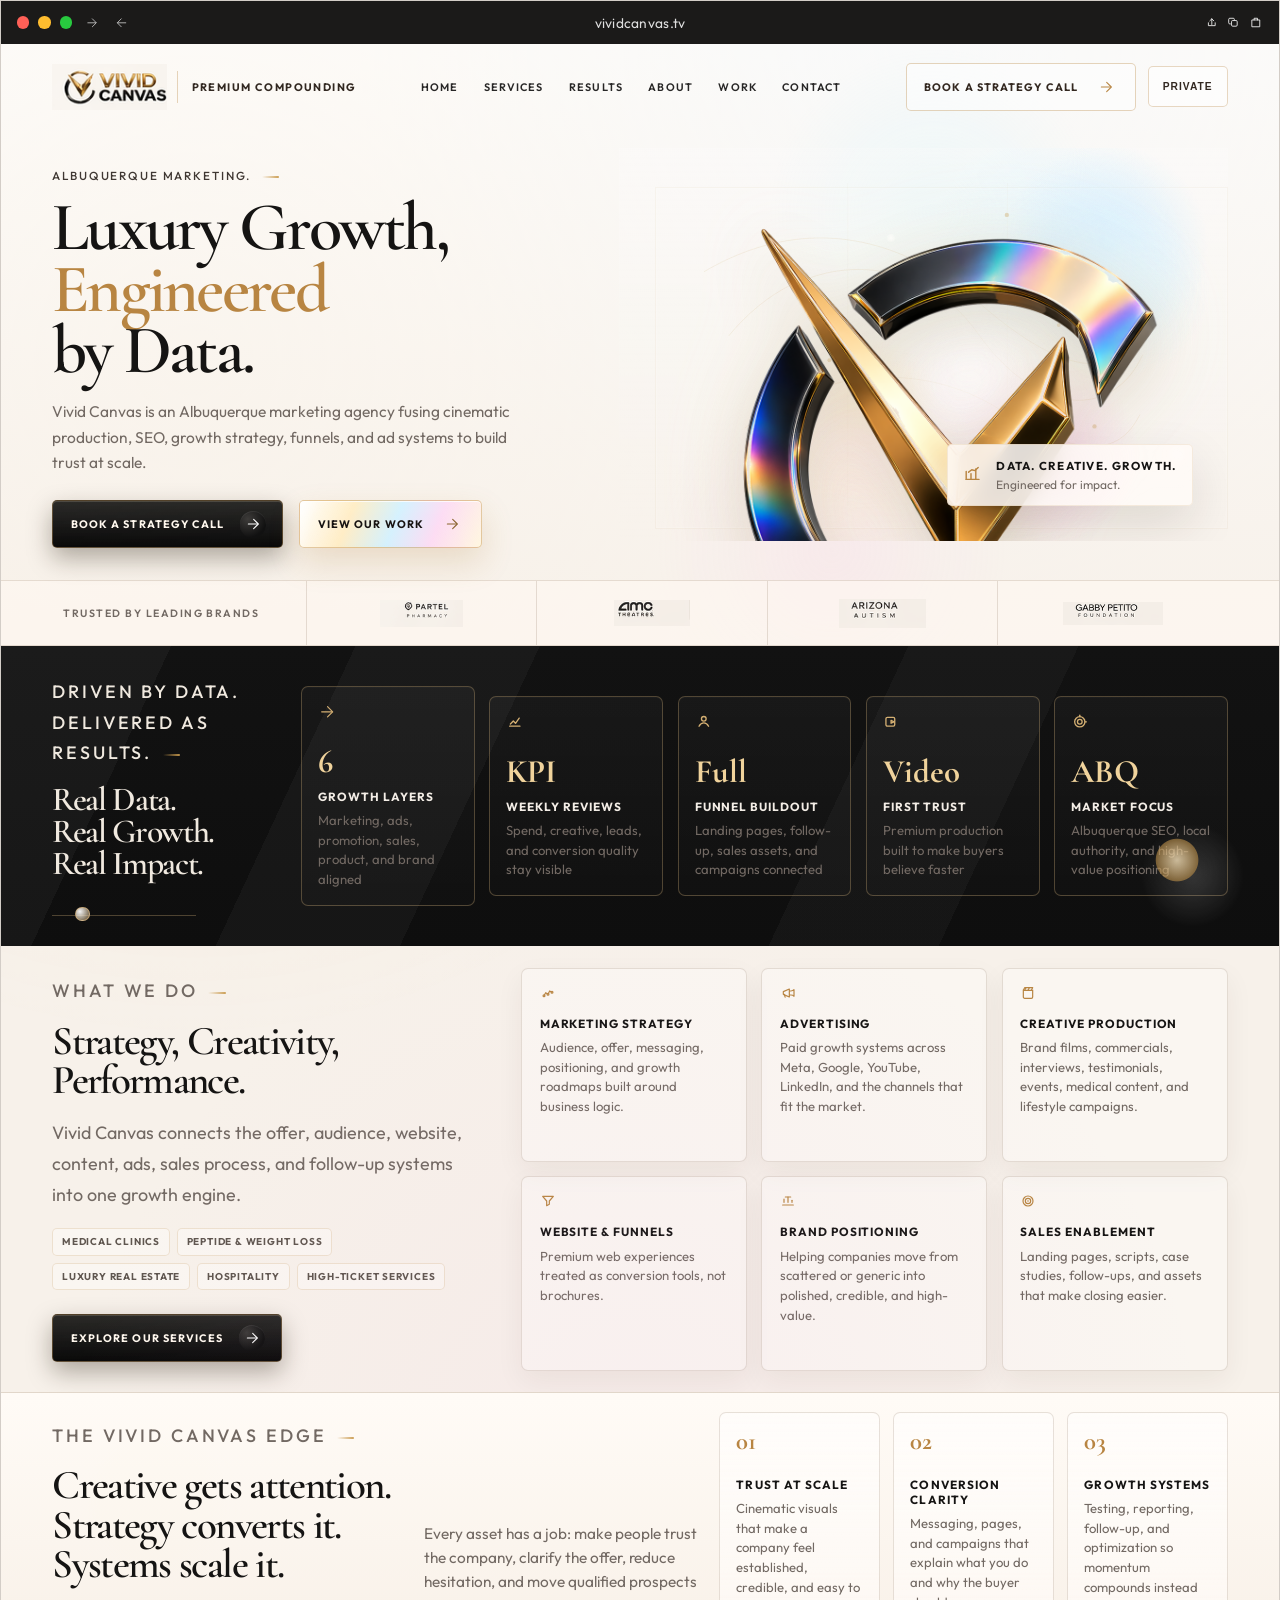
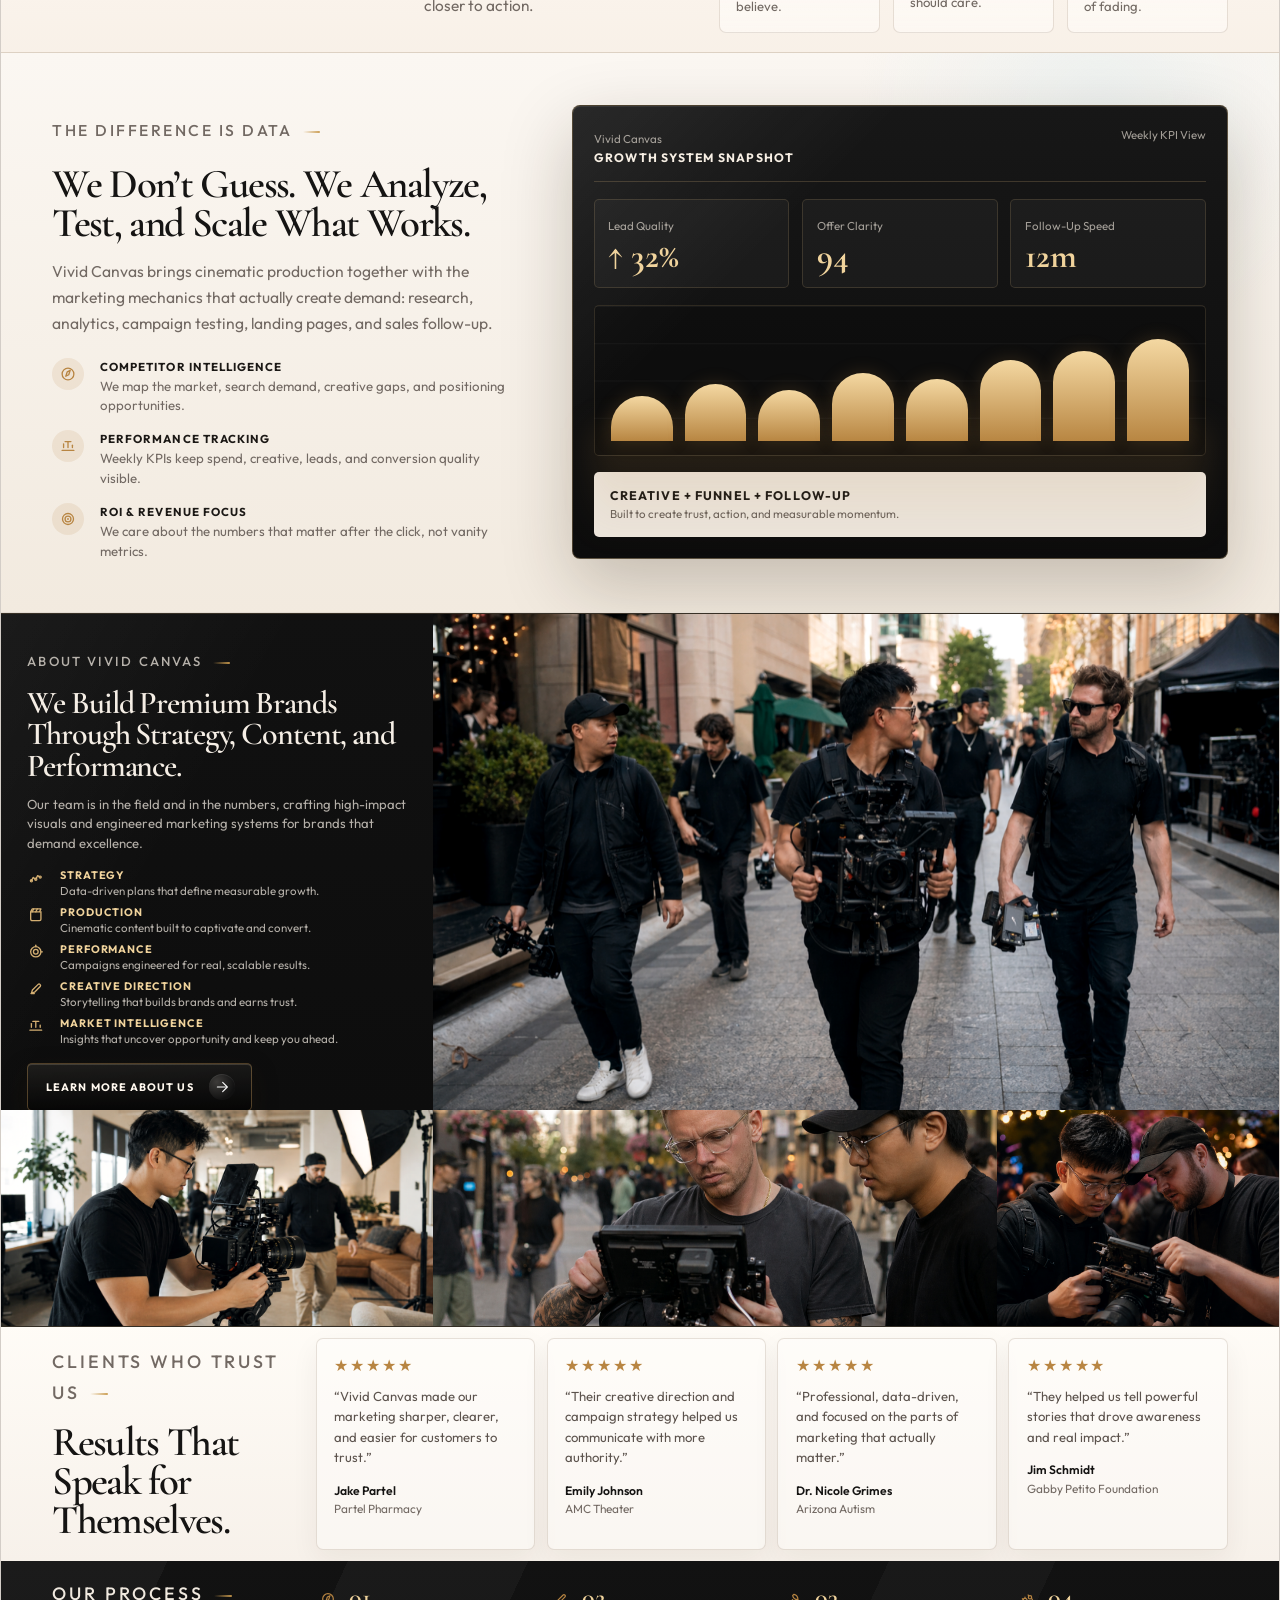
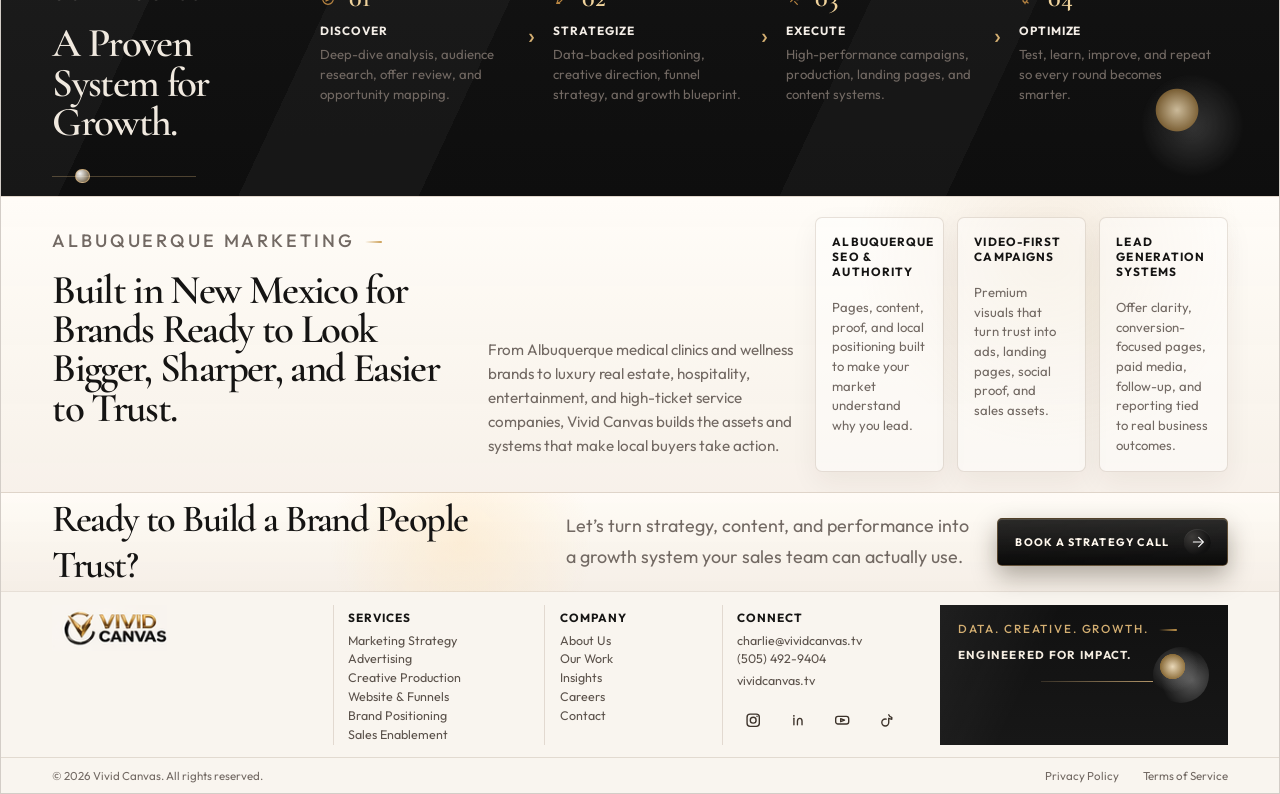
==== commit 0893f767: "Refine public work and route tracker sync" ====
--- a/index.html
+++ b/index.html
@@ -269,9 +269,7 @@
                     <p class="private-error" data-access-error></p>
                   </form>
                   <div class="private-links" data-access-links>
-                    <a href="content-gallery/index.html">Content Gallery</a>
                     <a href="scottsdale-clinic-route-tracker.html">Scottsdale Route</a>
-                    <a href="cody-rx/index.html">Premium Compounding Preview</a>
                   </div>
                 </div>
               </div>
@@ -298,7 +296,7 @@
                     <svg><use href="#icon-arrow"></use></svg>
                   </span>
                 </a>
-                <a class="button secondary" href="content-gallery/index.html" data-protected-link>
+                <a class="button iridescent" href="content-gallery/index.html">
                   <span>View Our Work</span>
                   <span class="button-arrow plain">
                     <svg><use href="#icon-arrow"></use></svg>
@@ -734,7 +732,7 @@
             <div class="footer-column">
               <h3>Company</h3>
               <a href="#about">About Us</a>
-              <a href="content-gallery/index.html" data-protected-link>Our Work</a>
+              <a href="content-gallery/index.html">Our Work</a>
               <a href="#insights">Insights</a>
               <a href="https://vividcanvas.tv/pages/contact">Careers</a>
               <a href="https://vividcanvas.tv/pages/contact">Contact</a>
--- a/styles.css
+++ b/styles.css
@@ -491,6 +491,41 @@
   background: rgba(255, 255, 255, 0.46);
 }
 
+.button.iridescent {
+  position: relative;
+  overflow: hidden;
+  color: #171312;
+  border-color: rgba(203, 156, 88, 0.54);
+  background:
+    linear-gradient(112deg, rgba(255, 255, 255, 0.92), rgba(255, 234, 188, 0.82) 28%, rgba(204, 239, 255, 0.82) 52%, rgba(252, 214, 243, 0.82) 74%, rgba(255, 246, 223, 0.94)),
+    linear-gradient(180deg, rgba(255, 255, 255, 0.72), rgba(255, 255, 255, 0.28));
+  box-shadow:
+    inset 0 1px 0 rgba(255, 255, 255, 0.78),
+    0 14px 32px rgba(165, 109, 31, 0.18);
+}
+
+.button.iridescent::before {
+  content: "";
+  position: absolute;
+  inset: -140% -36%;
+  background: linear-gradient(100deg, transparent 38%, rgba(255, 255, 255, 0.78) 48%, transparent 58%);
+  transform: translateX(-34%) rotate(8deg);
+  transition: transform 0.65s ease;
+}
+
+.button.iridescent:hover::before {
+  transform: translateX(34%) rotate(8deg);
+}
+
+.button.iridescent > * {
+  position: relative;
+  z-index: 1;
+}
+
+.button.iridescent .button-arrow.plain {
+  color: #8a642f;
+}
+
 .button.secondary.inverse {
   color: #f4ece1;
   background: rgba(255, 255, 255, 0.03);
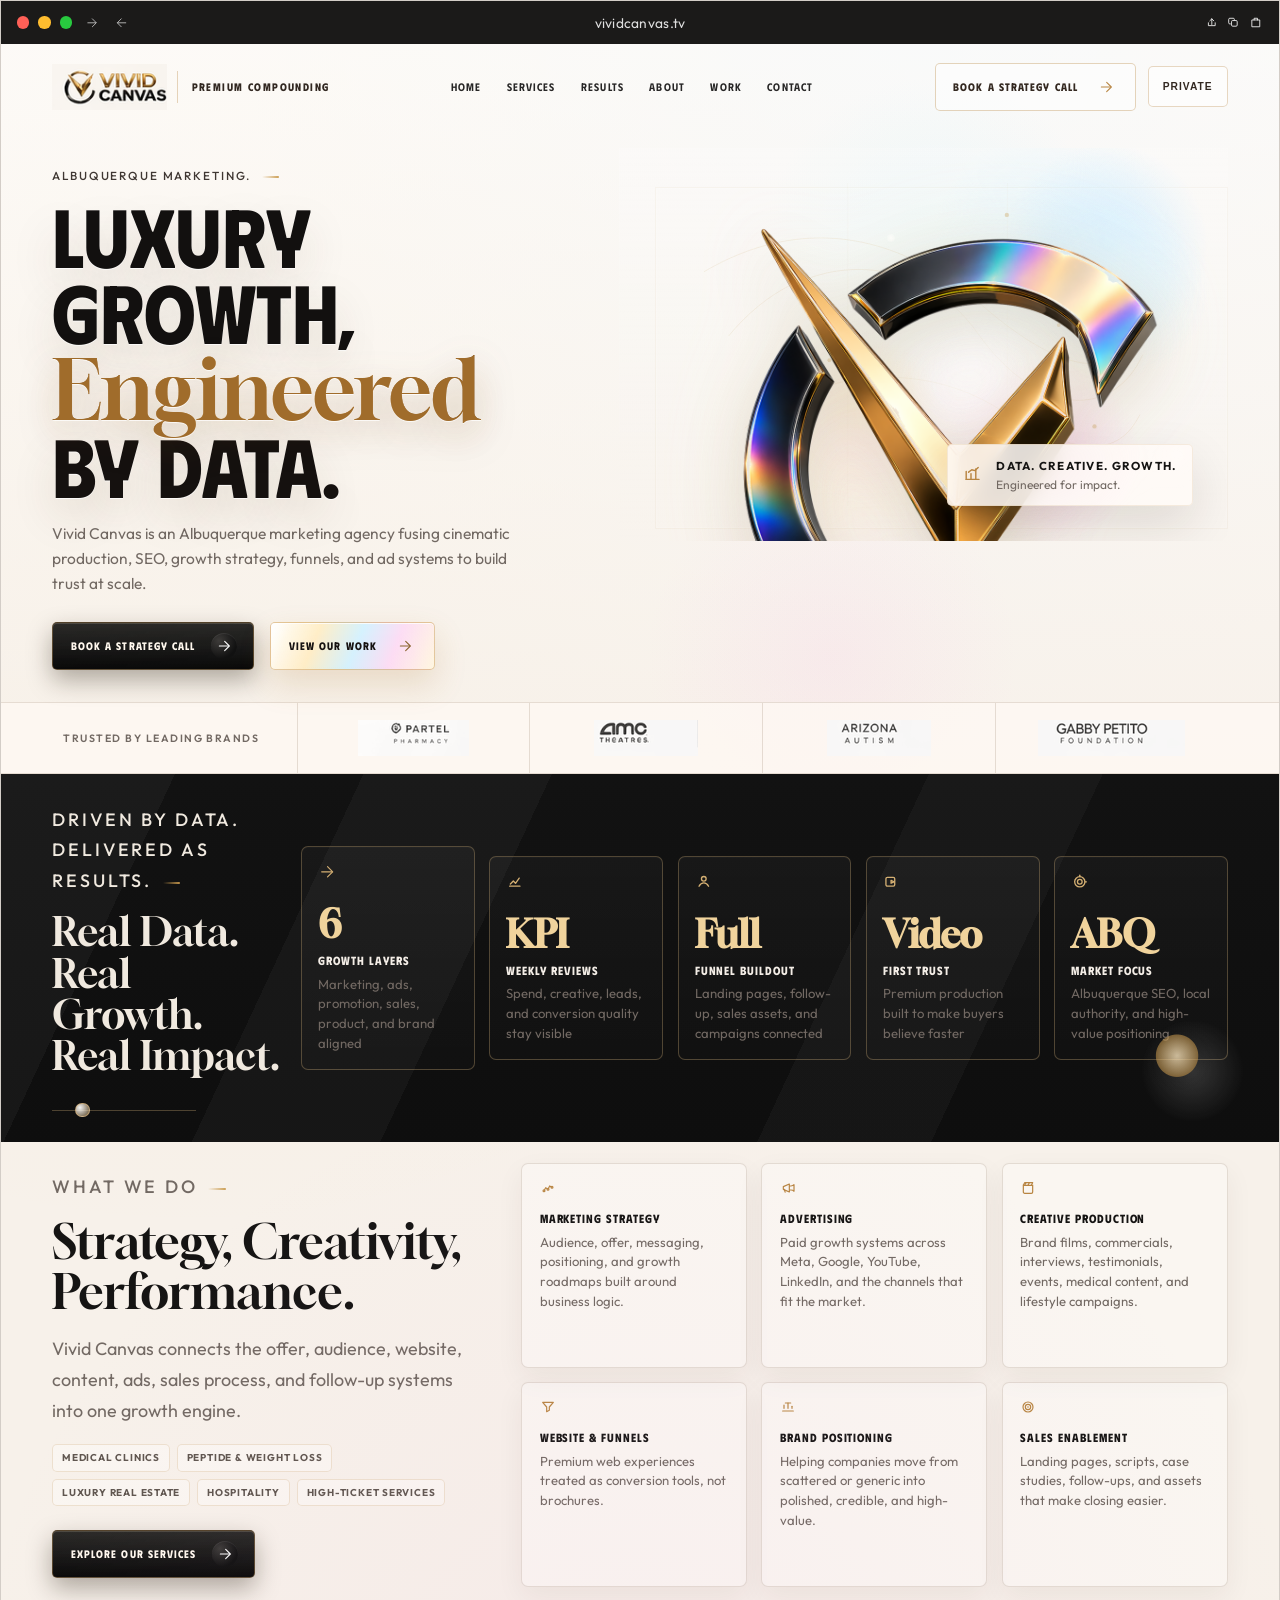
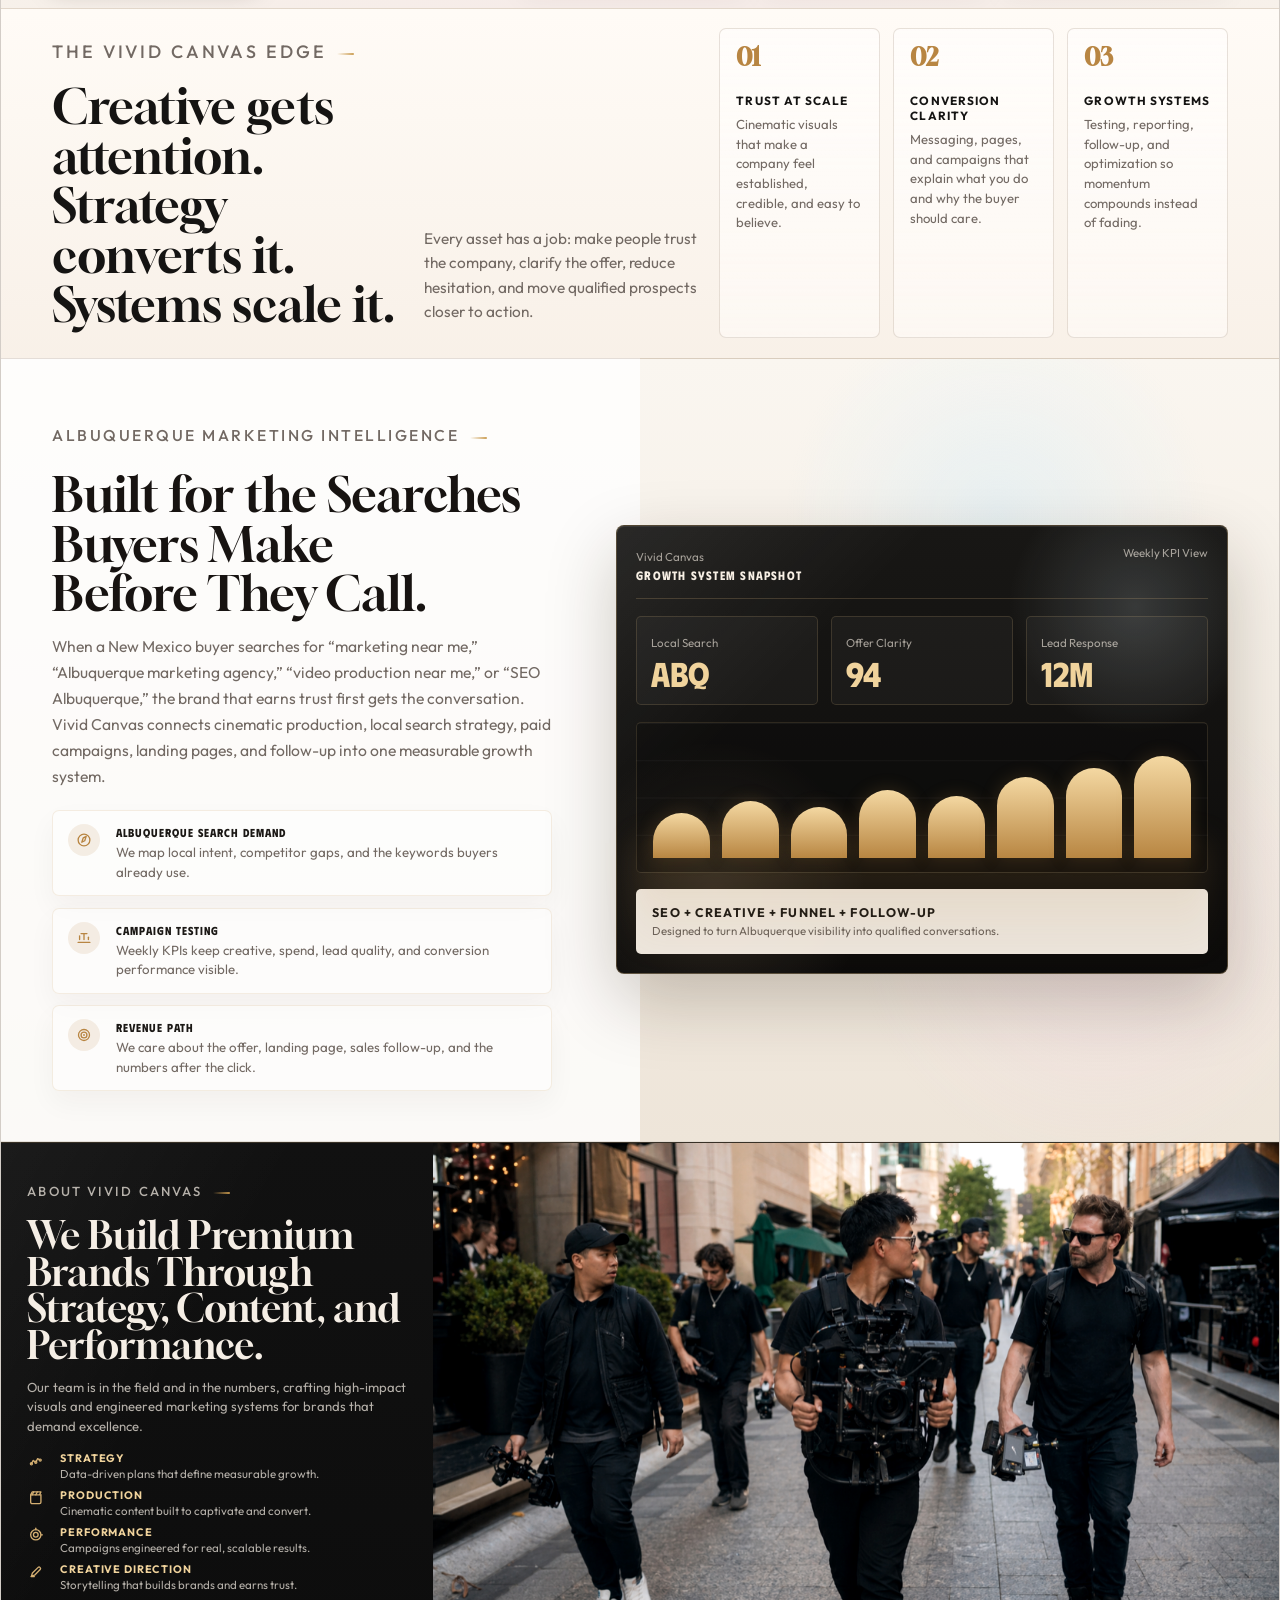
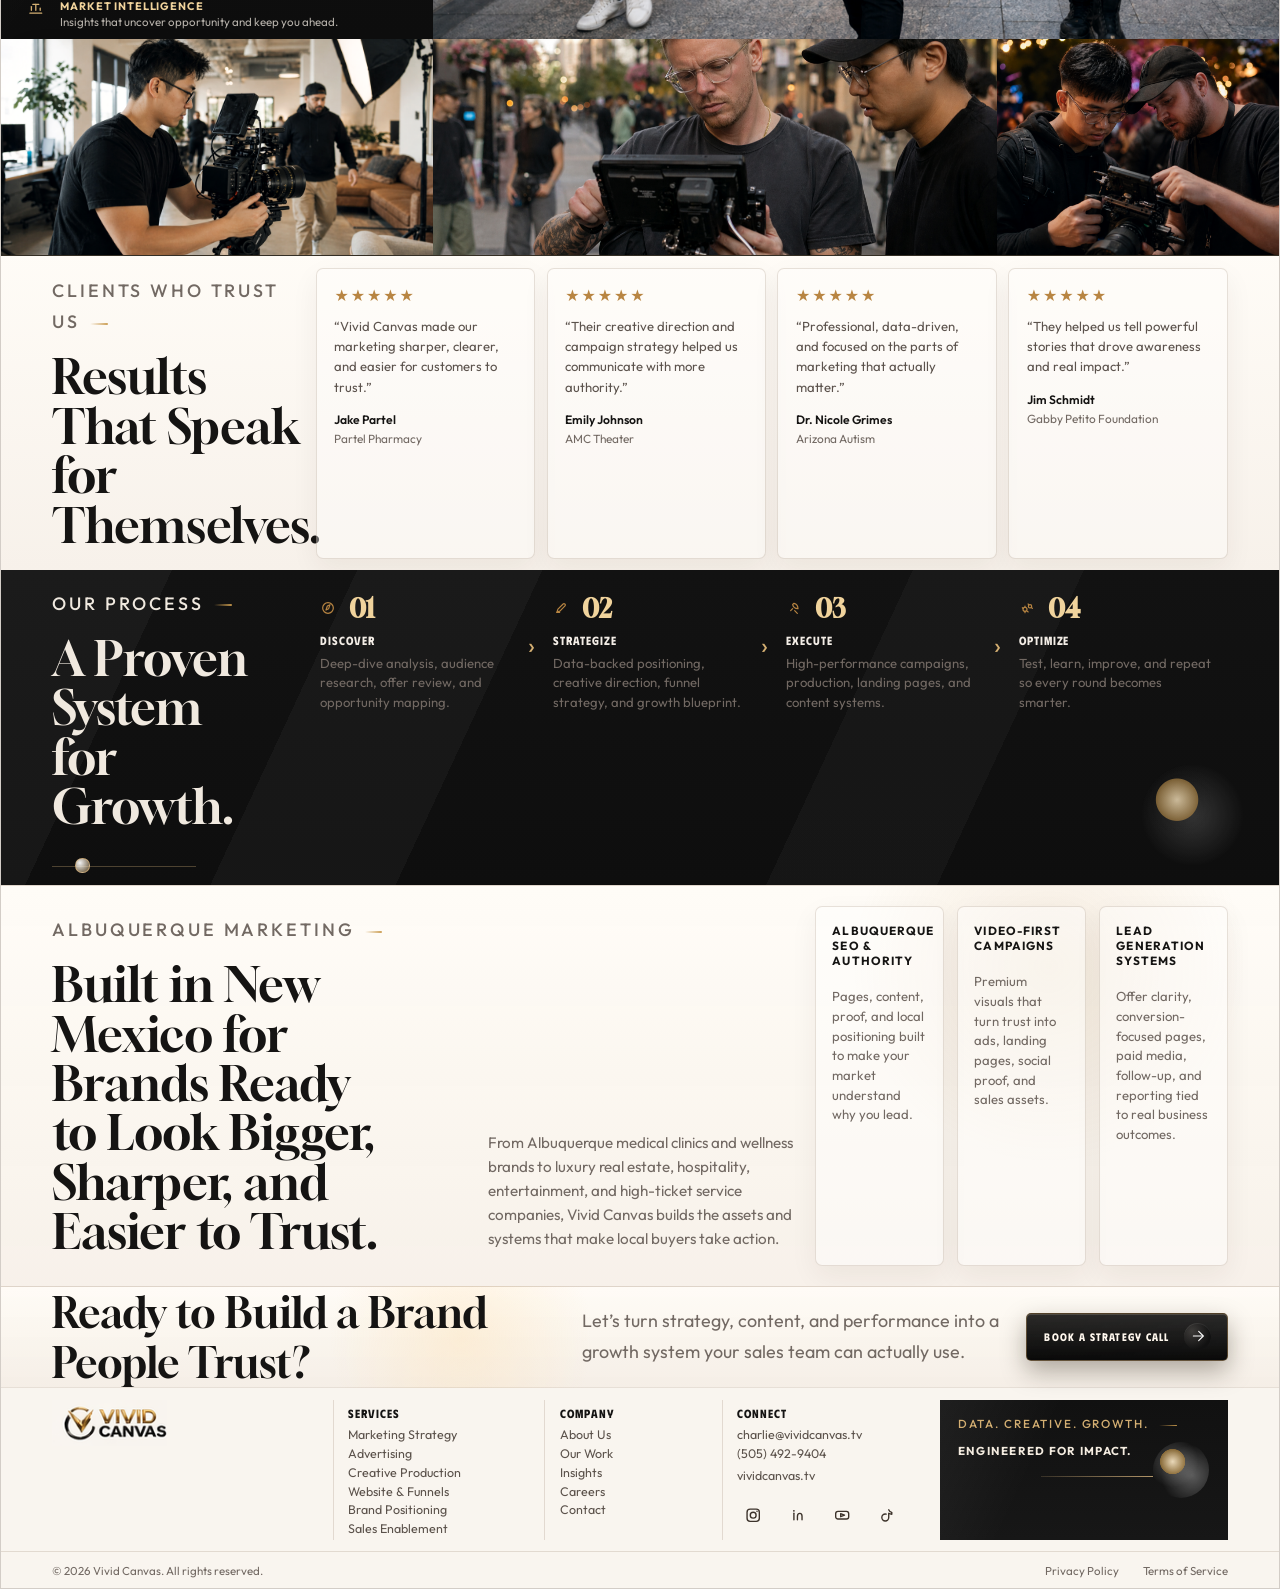
==== commit f55868fd: "Refine luxury typography and SEO section" ====
--- a/index.html
+++ b/index.html
@@ -29,7 +29,7 @@
     <link rel="preconnect" href="https://fonts.googleapis.com" />
     <link rel="preconnect" href="https://fonts.gstatic.com" crossorigin />
     <link
-      href="https://fonts.googleapis.com/css2?family=Cormorant+Garamond:wght@400;500;600;700&family=Outfit:wght@300;400;500;600;700&display=swap"
+      href="https://fonts.googleapis.com/css2?family=Gloock&family=Outfit:wght@300;400;500;600;700&family=Phudu:wght@500;600;700;800&display=swap"
       rel="stylesheet"
     />
     <link rel="stylesheet" href="styles.css" />
@@ -268,9 +268,7 @@
                     </div>
                     <p class="private-error" data-access-error></p>
                   </form>
-                  <div class="private-links" data-access-links>
-                    <a href="scottsdale-clinic-route-tracker.html">Scottsdale Route</a>
-                  </div>
+                  <div class="private-links" data-access-links data-route-url="scottsdale-clinic-route-tracker.html"></div>
                 </div>
               </div>
             </div>
@@ -476,26 +474,29 @@
         <section class="data-system" id="results">
           <div class="section-pad data-system-grid">
             <div class="section-lead data-lead">
-              <p class="eyebrow gold-tone">The Difference Is Data</p>
-              <h2>We Don’t Guess. We Analyze, Test, and Scale What Works.</h2>
+              <p class="eyebrow gold-tone">Albuquerque Marketing Intelligence</p>
+              <h2>Built for the Searches Buyers Make Before They Call.</h2>
               <p>
-                Vivid Canvas brings cinematic production together with the
-                marketing mechanics that actually create demand: research,
-                analytics, campaign testing, landing pages, and sales follow-up.
+                When a New Mexico buyer searches for “marketing near me,”
+                “Albuquerque marketing agency,” “video production near me,” or
+                “SEO Albuquerque,” the brand that earns trust first gets the
+                conversation. Vivid Canvas connects cinematic production,
+                local search strategy, paid campaigns, landing pages, and
+                follow-up into one measurable growth system.
               </p>
 
               <ul class="system-list" aria-label="Data-driven marketing system">
                 <li>
                   <svg class="icon"><use href="#icon-compass"></use></svg>
-                  <span><strong>Competitor Intelligence</strong>We map the market, search demand, creative gaps, and positioning opportunities.</span>
+                  <span><strong>Albuquerque Search Demand</strong>We map local intent, competitor gaps, and the keywords buyers already use.</span>
                 </li>
                 <li>
                   <svg class="icon"><use href="#icon-insight"></use></svg>
-                  <span><strong>Performance Tracking</strong>Weekly KPIs keep spend, creative, leads, and conversion quality visible.</span>
+                  <span><strong>Campaign Testing</strong>Weekly KPIs keep creative, spend, lead quality, and conversion performance visible.</span>
                 </li>
                 <li>
                   <svg class="icon"><use href="#icon-bullseye"></use></svg>
-                  <span><strong>ROI &amp; Revenue Focus</strong>We care about the numbers that matter after the click, not vanity metrics.</span>
+                  <span><strong>Revenue Path</strong>We care about the offer, landing page, sales follow-up, and the numbers after the click.</span>
                 </li>
               </ul>
             </div>
@@ -509,9 +510,9 @@
                 <em>Weekly KPI View</em>
               </div>
               <div class="board-metrics">
-                <div><span>Lead Quality</span><strong>↑ 32%</strong></div>
+                <div><span>Local Search</span><strong>ABQ</strong></div>
                 <div><span>Offer Clarity</span><strong>94</strong></div>
-                <div><span>Follow-Up Speed</span><strong>12m</strong></div>
+                <div><span>Lead Response</span><strong>12m</strong></div>
               </div>
               <div class="board-chart">
                 <span style="height: 38%"></span>
@@ -524,8 +525,8 @@
                 <span style="height: 86%"></span>
               </div>
               <div class="board-foot">
-                <strong>Creative + Funnel + Follow-Up</strong>
-                <span>Built to create trust, action, and measurable momentum.</span>
+                <strong>SEO + Creative + Funnel + Follow-Up</strong>
+                <span>Designed to turn Albuquerque visibility into qualified conversations.</span>
               </div>
             </div>
           </div>
--- a/styles.css
+++ b/styles.css
@@ -19,6 +19,9 @@
   --radius-md: 7px;
   --radius-sm: 5px;
   --pad: clamp(1.25rem, 4vw, 5rem);
+  --font-sans: "Outfit", system-ui, -apple-system, BlinkMacSystemFont, "Segoe UI", sans-serif;
+  --font-display: "Phudu", "Outfit", system-ui, sans-serif;
+  --font-serif: "Glora", "Gloock", Georgia, serif;
 }
 
 *,
@@ -41,7 +44,7 @@
     radial-gradient(circle at 88% 10%, rgba(199, 215, 255, 0.45), transparent 18%),
     linear-gradient(180deg, #eadfd3 0%, #efe7dd 100%);
   color: var(--ink);
-  font-family: "Outfit", sans-serif;
+  font-family: var(--font-sans);
 }
 
 img {
@@ -185,6 +188,7 @@
   padding-left: 0.85rem;
   border-left: 1px solid rgba(184, 134, 66, 0.34);
   color: #322821;
+  font-family: var(--font-display);
   text-transform: uppercase;
   letter-spacing: 0.13em;
   font-size: 0.68rem;
@@ -220,6 +224,7 @@
   display: flex;
   justify-content: center;
   gap: clamp(1.25rem, 2vw, 2.6rem);
+  font-family: var(--font-display);
   text-transform: uppercase;
   letter-spacing: 0.1em;
   font-size: 0.68rem;
@@ -416,23 +421,61 @@
 .section-lead h2,
 .cta-grid h2 {
   margin: 0;
-  font-family: "Cormorant Garamond", serif;
-  font-weight: 600;
-  letter-spacing: -0.04em;
+  font-family: var(--font-serif);
+  font-weight: 400;
+  letter-spacing: 0;
 }
 
 .hero-copy h1 {
+  position: relative;
   max-width: 38rem;
-  font-size: clamp(3.85rem, 5.35vw, 5.55rem);
-  line-height: 0.9;
+  color: #15110f;
+  font-family: var(--font-display);
+  font-size: 5.15rem;
+  font-weight: 700;
+  line-height: 0.92;
+  text-wrap: balance;
+  text-shadow: 0 1px 0 rgba(255, 255, 255, 0.72), 0 18px 45px rgba(68, 45, 17, 0.13);
+}
+
+.hero-copy h1::after {
+  content: "";
+  position: absolute;
+  inset: -10% -4%;
+  pointer-events: none;
+  background: linear-gradient(110deg, transparent 18%, rgba(255, 255, 255, 0.72) 42%, transparent 58%);
+  mix-blend-mode: screen;
+  opacity: 0.68;
+  transform: translateX(-86%) skewX(-12deg);
+  animation: hero-title-shine 6.8s ease-in-out infinite;
 }
 
 .hero-line {
   display: block;
 }
 
+.luxury-line {
+  color: #12100f;
+}
+
 .highlight {
-  color: var(--gold);
+  display: inline-block;
+  color: #a06c2b;
+  font-family: var(--font-serif);
+  font-weight: 400;
+  background: linear-gradient(96deg, #6f4317 0%, #a66d26 24%, #e4bc75 48%, #b77a2c 70%, #5f3711 100%);
+  -webkit-background-clip: text;
+  background-clip: text;
+  filter: drop-shadow(0 10px 18px rgba(154, 101, 32, 0.18));
+}
+
+@keyframes hero-title-shine {
+  0%, 48% {
+    transform: translateX(-86%) skewX(-12deg);
+  }
+  68%, 100% {
+    transform: translateX(86%) skewX(-12deg);
+  }
 }
 
 .hero-text,
@@ -470,6 +513,7 @@
   padding: 0.58rem 1rem 0.58rem 1.1rem;
   border-radius: var(--radius-sm);
   border: 1px solid rgba(191, 148, 89, 0.4);
+  font-family: var(--font-display);
   text-transform: uppercase;
   letter-spacing: 0.1em;
   font-size: 0.68rem;
@@ -687,16 +731,16 @@
 
 .client-strip {
   display: grid;
-  grid-template-columns: 1.1fr repeat(4, 1fr);
+  grid-template-columns: minmax(12rem, 1.05fr) repeat(4, minmax(8.5rem, 1fr));
   border-top: 1px solid var(--line);
   border-bottom: 1px solid var(--line);
-  background: rgba(255, 249, 243, 0.62);
+  background: rgba(255, 250, 245, 0.74);
 }
 
 .client-strip > * {
   display: flex;
   align-items: center;
-  min-height: 4rem;
+  min-height: 4.4rem;
   padding: 0.8rem 0.7rem;
 }
 
@@ -719,24 +763,21 @@
   letter-spacing: 0.1em;
   color: #22201f;
   font-size: 0.78rem;
+  overflow: hidden;
 }
 
 .client-logo img {
-  width: 5.2rem;
-  height: auto;
+  width: auto;
+  max-width: 9.5rem;
+  height: 2.2rem;
+  max-height: 2.2rem;
   object-fit: contain;
-}
-
-.logo-amc img {
-  width: 4.8rem;
-}
-
-.logo-arizona img {
-  width: 5.4rem;
+  opacity: 0.86;
+  filter: grayscale(1) contrast(1.08);
 }
 
 .logo-gabby img {
-  width: 6.2rem;
+  max-width: 10.75rem;
 }
 
 .section-dark {
@@ -775,13 +816,14 @@
 }
 
 .section-lead h2 {
-  font-size: clamp(2.05rem, 3.2vw, 3.45rem);
-  line-height: 0.96;
+  font-size: 3rem;
+  line-height: 1.03;
+  text-wrap: balance;
 }
 
 .results-grid .section-lead h2 {
   max-width: 18rem;
-  font-size: clamp(2.1rem, 2.45vw, 2.85rem);
+  font-size: 2.5rem;
 }
 
 .dark-lead h2,
@@ -827,8 +869,8 @@
 .metric-card strong {
   display: block;
   margin-top: 1.35rem;
-  font-family: "Cormorant Garamond", serif;
-  font-size: clamp(2.05rem, 2.45vw, 2.65rem);
+  font-family: var(--font-serif);
+  font-size: 2.35rem;
   line-height: 0.95;
   color: var(--gold-bright);
 }
@@ -838,6 +880,7 @@
 .process-card h3,
 .footer-column h3 {
   margin: 0.7rem 0 0.45rem;
+  font-family: var(--font-display);
   text-transform: uppercase;
   letter-spacing: 0.08em;
   font-size: 0.74rem;
@@ -948,7 +991,7 @@
 
 .principle-card span {
   color: var(--gold);
-  font-family: "Cormorant Garamond", serif;
+  font-family: var(--font-serif);
   font-size: 1.55rem;
   font-weight: 700;
   line-height: 1;
@@ -972,24 +1015,26 @@
   position: relative;
   overflow: hidden;
   background:
-    radial-gradient(circle at 73% 42%, rgba(240, 211, 156, 0.22), transparent 16%),
-    radial-gradient(circle at 86% 10%, rgba(218, 233, 237, 0.4), transparent 20%),
-    linear-gradient(180deg, #fbf7f2, #f2eadf);
+    linear-gradient(90deg, rgba(255, 255, 255, 0.78) 0 50%, rgba(255, 255, 255, 0) 50%),
+    radial-gradient(circle at 78% 20%, rgba(195, 233, 255, 0.3), transparent 18%),
+    radial-gradient(circle at 86% 72%, rgba(247, 210, 238, 0.26), transparent 20%),
+    linear-gradient(180deg, #faf6f0, #eee5d9);
   border-top: 1px solid var(--line);
   border-bottom: 1px solid var(--line);
 }
 
 .data-system-grid {
   display: grid;
-  grid-template-columns: minmax(25rem, 0.82fr) minmax(0, 1.18fr);
-  gap: clamp(2rem, 5vw, 7rem);
+  grid-template-columns: minmax(25rem, 0.9fr) minmax(0, 1.1fr);
+  gap: clamp(2rem, 5vw, 5rem);
   align-items: center;
   padding-top: 2.5rem;
   padding-bottom: 2.6rem;
 }
 
 .data-lead h2 {
-  max-width: 36rem;
+  max-width: 35rem;
+  color: #171311;
 }
 
 .data-lead > p {
@@ -1002,7 +1047,7 @@
 
 .system-list {
   display: grid;
-  gap: 0.9rem;
+  gap: 0.72rem;
   margin: 0;
   padding: 0;
   list-style: none;
@@ -1013,6 +1058,11 @@
   grid-template-columns: 2.25rem 1fr;
   gap: 0.75rem;
   align-items: start;
+  padding: 0.8rem 0.9rem;
+  border: 1px solid rgba(184, 134, 66, 0.14);
+  border-radius: var(--radius-md);
+  background: rgba(255, 255, 255, 0.46);
+  box-shadow: 0 12px 28px rgba(42, 28, 11, 0.045);
 }
 
 .system-list .icon {
@@ -1028,6 +1078,7 @@
   display: block;
   margin-bottom: 0.12rem;
   color: #1b1815;
+  font-family: var(--font-display);
   text-transform: uppercase;
   letter-spacing: 0.09em;
   font-size: 0.72rem;
@@ -1041,14 +1092,16 @@
 
 .analytics-board {
   position: relative;
-  min-height: 25.5rem;
-  padding: 1.3rem;
+  min-height: 24rem;
+  padding: 1.18rem;
   color: #f7efe4;
   border: 1px solid rgba(212, 177, 123, 0.32);
   border-radius: var(--radius-lg);
   background:
+    radial-gradient(circle at 85% 18%, rgba(229, 246, 255, 0.16), transparent 20%),
+    radial-gradient(circle at 16% 82%, rgba(255, 220, 174, 0.13), transparent 24%),
     linear-gradient(135deg, rgba(255, 255, 255, 0.08), transparent 30%),
-    linear-gradient(180deg, #171717, #0c0c0c);
+    linear-gradient(180deg, #181715, #0c0b0a);
   box-shadow:
     0 26px 70px rgba(37, 25, 10, 0.23),
     inset 0 1px 0 rgba(255, 255, 255, 0.08);
@@ -1085,6 +1138,7 @@
 .board-head strong {
   display: block;
   margin-top: 0.18rem;
+  font-family: var(--font-display);
   text-transform: uppercase;
   letter-spacing: 0.1em;
   font-size: 0.76rem;
@@ -1108,7 +1162,7 @@
   display: block;
   margin-top: 0.3rem;
   color: var(--gold-bright);
-  font-family: "Cormorant Garamond", serif;
+  font-family: var(--font-display);
   font-size: 2.15rem;
   line-height: 1;
 }
@@ -1182,11 +1236,11 @@
 .about-panel h2 {
   max-width: 25rem;
   margin: 0;
-  font-family: "Cormorant Garamond", serif;
-  font-size: clamp(2rem, 2.35vw, 2.65rem);
+  font-family: var(--font-serif);
+  font-size: 2.35rem;
   line-height: 0.98;
-  font-weight: 600;
-  letter-spacing: -0.035em;
+  font-weight: 400;
+  letter-spacing: 0;
 }
 
 .about-panel p {
@@ -1352,7 +1406,7 @@
 
 .step-number {
   color: var(--gold-bright);
-  font-family: "Cormorant Garamond", serif;
+  font-family: var(--font-serif);
   font-size: 1.65rem;
   font-weight: 600;
   line-height: 1;
@@ -1432,7 +1486,7 @@
 }
 
 .cta-grid h2 {
-  font-size: clamp(2rem, 3vw, 3.1rem);
+  font-size: 2.6rem;
 }
 
 .site-footer {
@@ -1792,7 +1846,7 @@
 
   .hero-copy h1 {
     max-width: 100%;
-    font-size: clamp(2.85rem, 13vw, 3.85rem);
+    font-size: 3.35rem;
   }
 
   .hero-copy,
@@ -1853,7 +1907,7 @@
   .local-market .section-lead h2,
   .cta-grid h2 {
     max-width: 19.5rem !important;
-    font-size: clamp(1.95rem, 9.5vw, 2.55rem);
+    font-size: 2.25rem;
   }
 
   .section-lead,
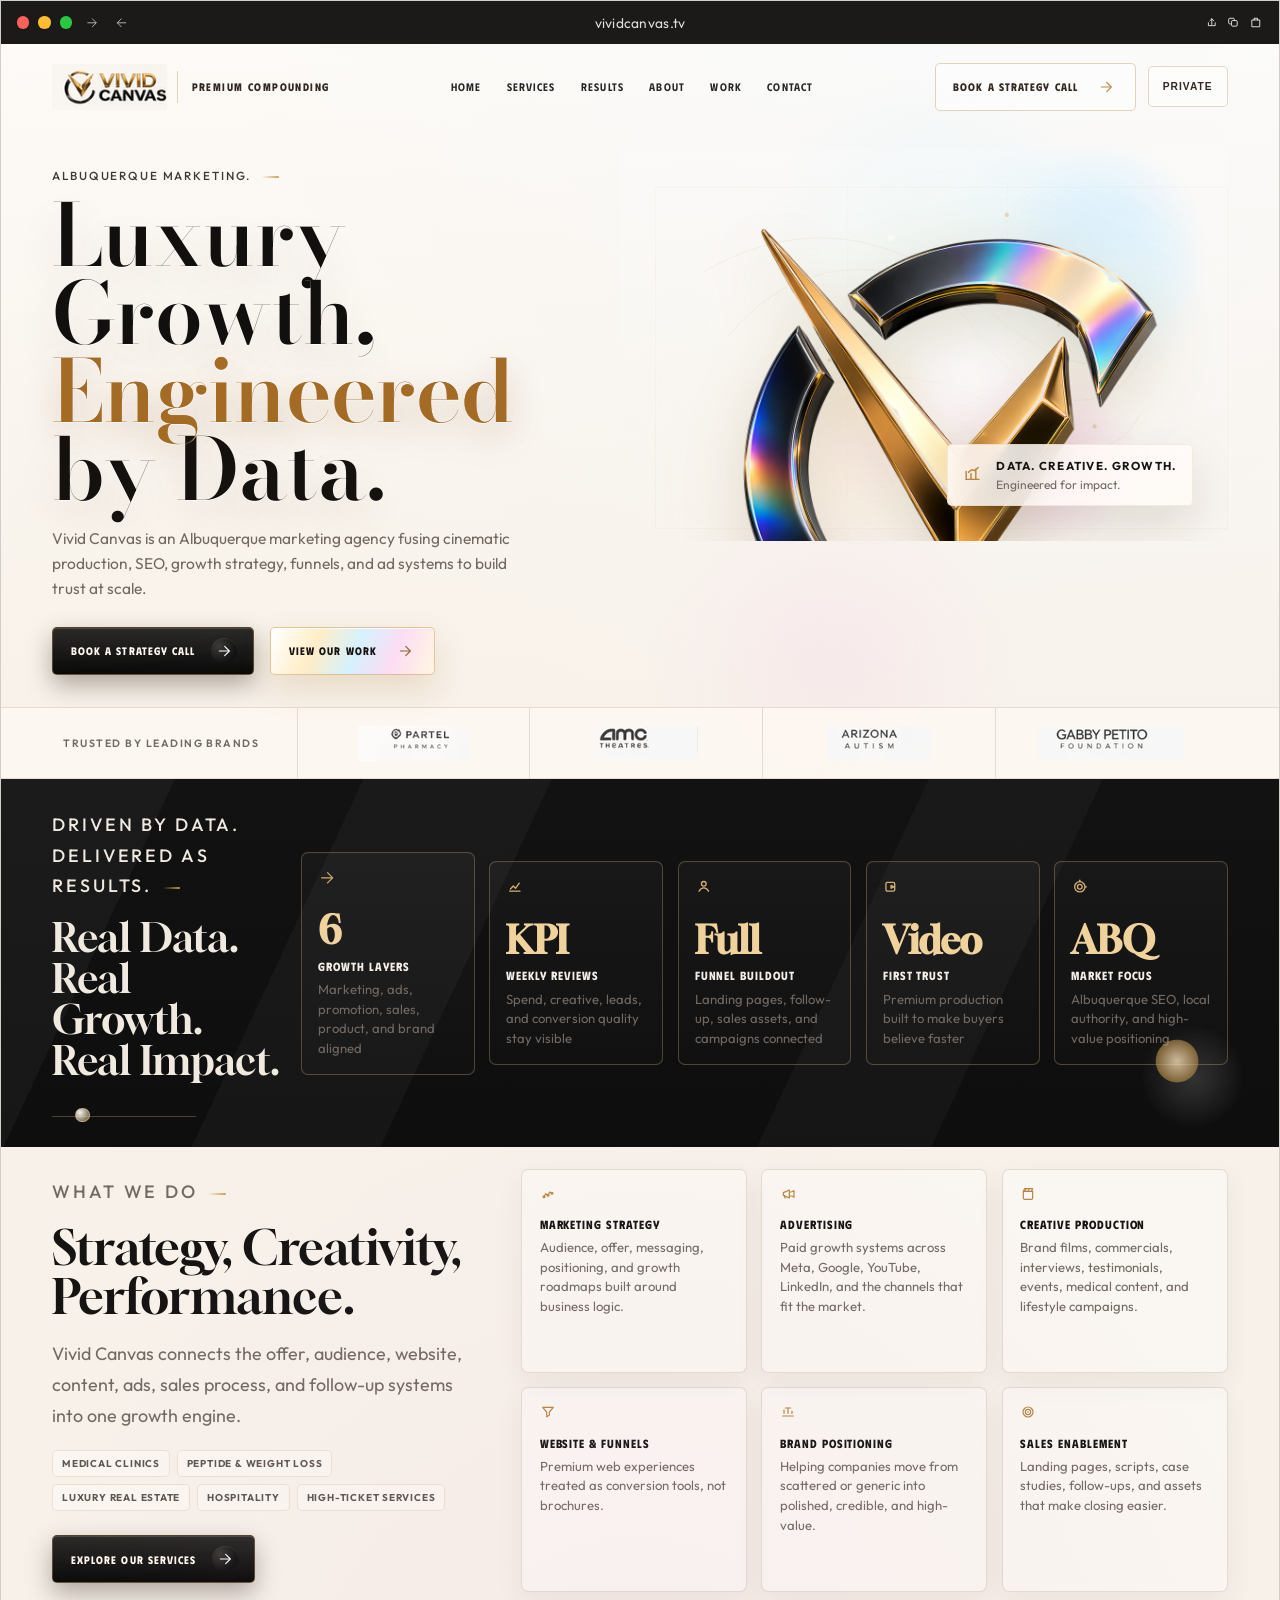
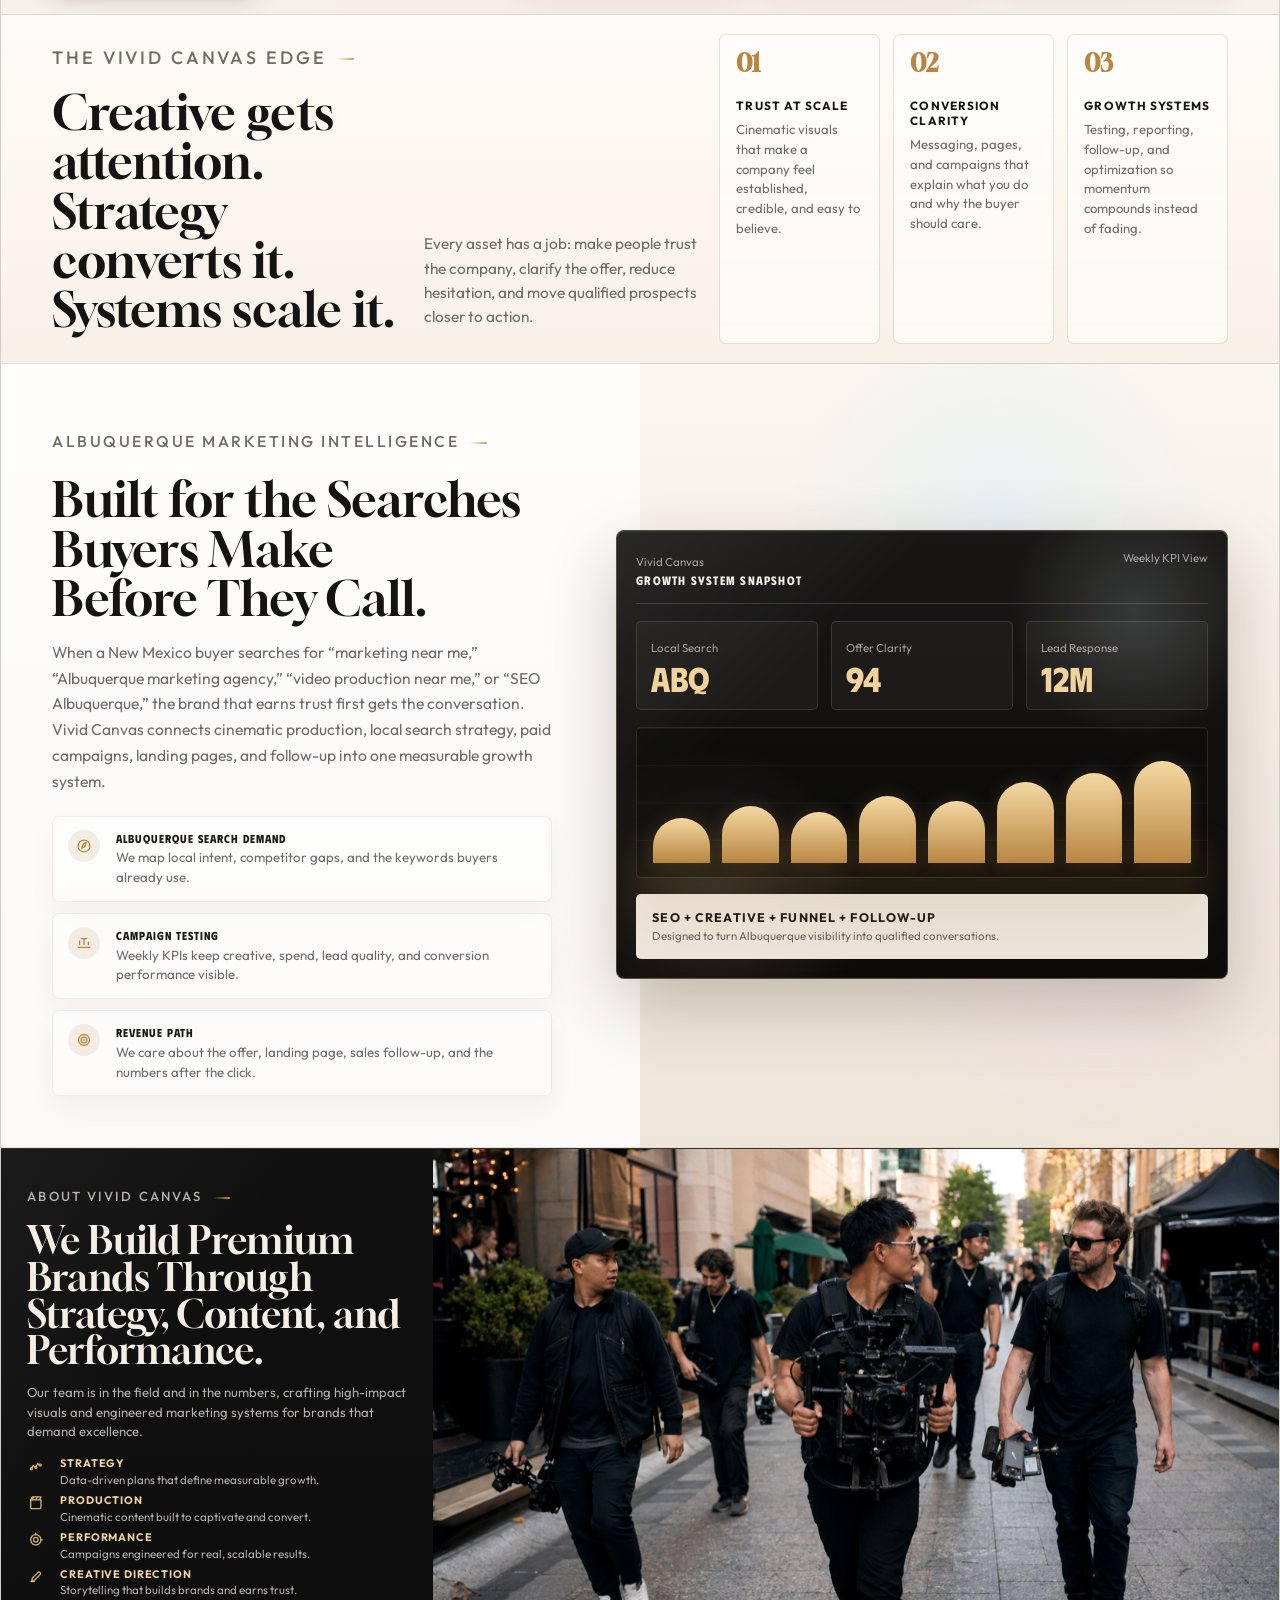
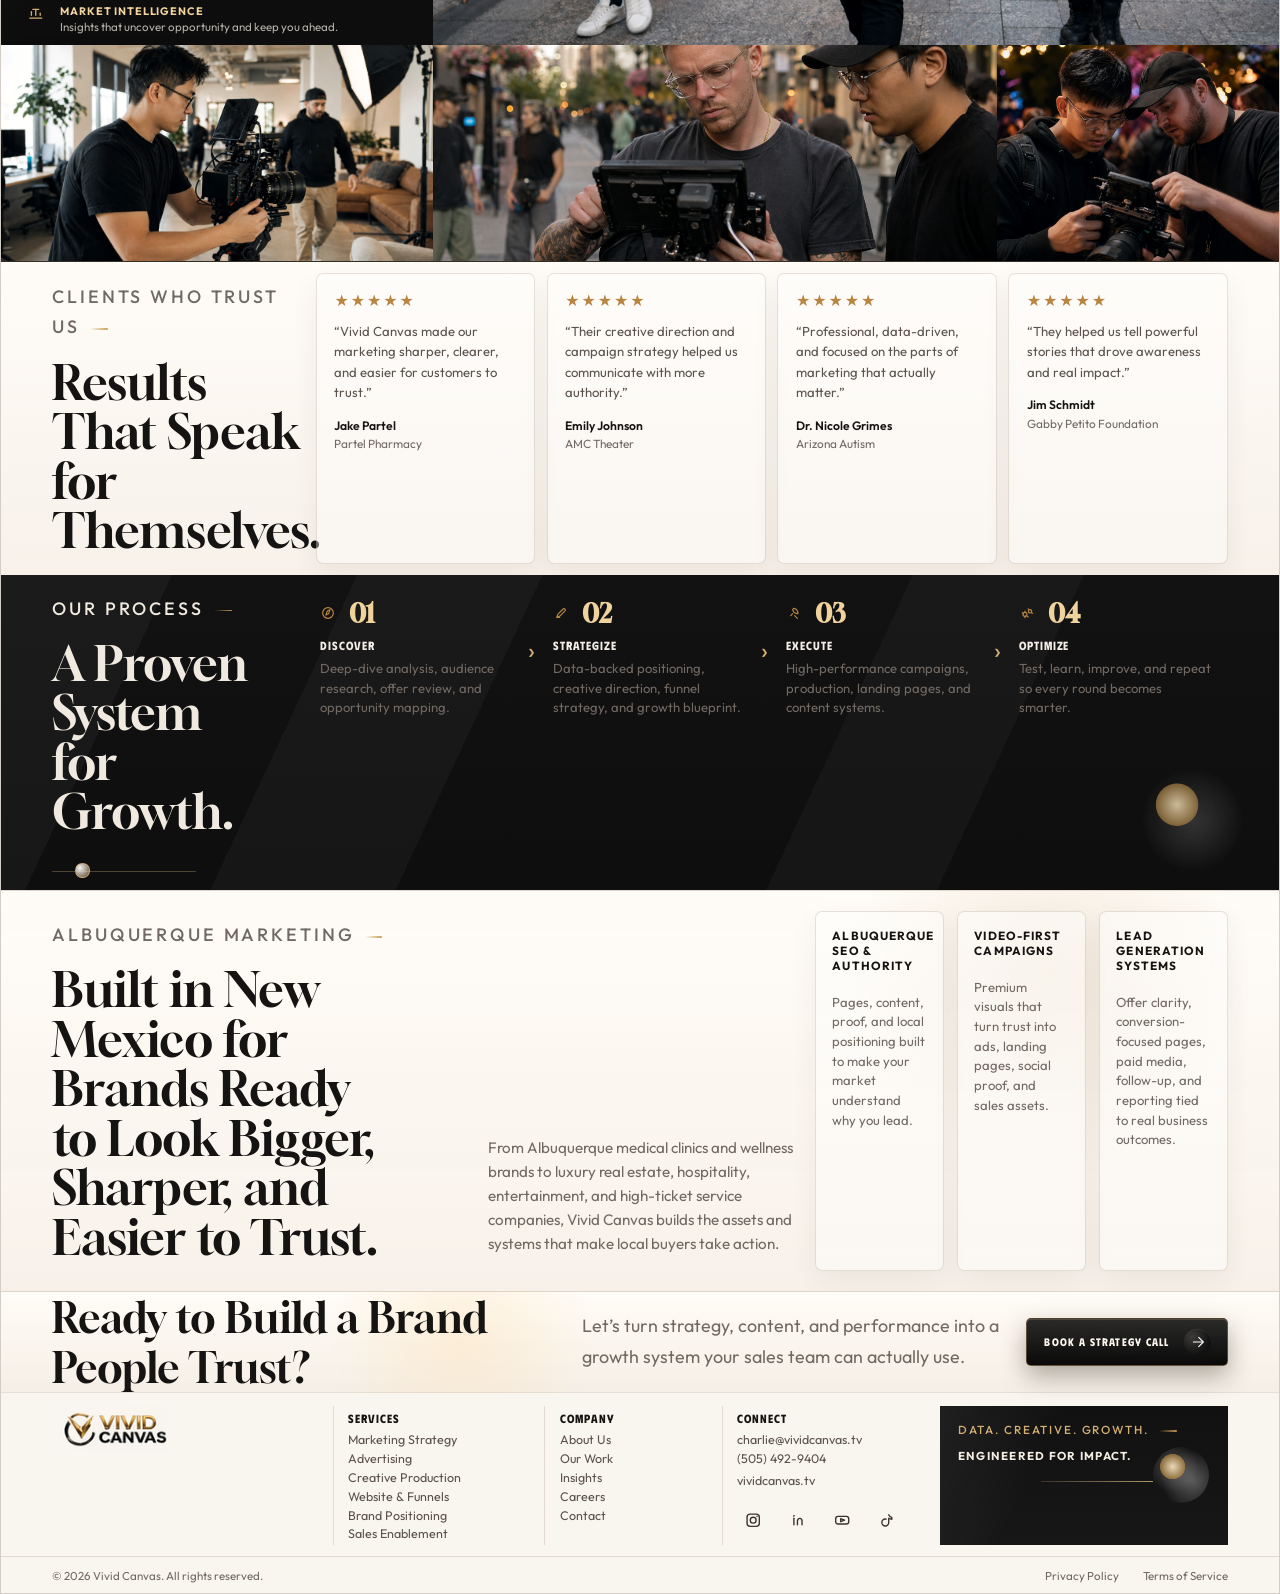
==== commit f002b2aa: "Update hero headline typography" ====
--- a/index.html
+++ b/index.html
@@ -29,7 +29,7 @@
     <link rel="preconnect" href="https://fonts.googleapis.com" />
     <link rel="preconnect" href="https://fonts.gstatic.com" crossorigin />
     <link
-      href="https://fonts.googleapis.com/css2?family=Gloock&family=Outfit:wght@300;400;500;600;700&family=Phudu:wght@500;600;700;800&display=swap"
+      href="https://fonts.googleapis.com/css2?family=Bodoni+Moda:opsz,wght@6..96,500;6..96,600;6..96,700&family=Gloock&family=Outfit:wght@300;400;500;600;700&family=Phudu:wght@500;600;700;800&display=swap"
       rel="stylesheet"
     />
     <link rel="stylesheet" href="styles.css" />
--- a/styles.css
+++ b/styles.css
@@ -22,6 +22,7 @@
   --font-sans: "Outfit", system-ui, -apple-system, BlinkMacSystemFont, "Segoe UI", sans-serif;
   --font-display: "Phudu", "Outfit", system-ui, sans-serif;
   --font-serif: "Glora", "Gloock", Georgia, serif;
+  --font-luxury: "Bodoni Moda", "Gloock", "Didot", "Bodoni 72", Georgia, serif;
 }
 
 *,
@@ -430,12 +431,12 @@
   position: relative;
   max-width: 38rem;
   color: #15110f;
-  font-family: var(--font-display);
-  font-size: 5.15rem;
-  font-weight: 700;
-  line-height: 0.92;
+  font-family: var(--font-luxury);
+  font-size: 5.35rem;
+  font-weight: 600;
+  line-height: 0.91;
   text-wrap: balance;
-  text-shadow: 0 1px 0 rgba(255, 255, 255, 0.72), 0 18px 45px rgba(68, 45, 17, 0.13);
+  text-shadow: 0 1px 0 rgba(255, 255, 255, 0.8), 0 18px 45px rgba(68, 45, 17, 0.12);
 }
 
 .hero-copy h1::after {
@@ -443,11 +444,11 @@
   position: absolute;
   inset: -10% -4%;
   pointer-events: none;
-  background: linear-gradient(110deg, transparent 18%, rgba(255, 255, 255, 0.72) 42%, transparent 58%);
+  background: linear-gradient(110deg, transparent 22%, rgba(255, 255, 255, 0.58) 44%, transparent 62%);
   mix-blend-mode: screen;
-  opacity: 0.68;
+  opacity: 0.42;
   transform: translateX(-86%) skewX(-12deg);
-  animation: hero-title-shine 6.8s ease-in-out infinite;
+  animation: hero-title-shine 8.2s ease-in-out infinite;
 }
 
 .hero-line {
@@ -460,13 +461,13 @@
 
 .highlight {
   display: inline-block;
-  color: #a06c2b;
-  font-family: var(--font-serif);
-  font-weight: 400;
-  background: linear-gradient(96deg, #6f4317 0%, #a66d26 24%, #e4bc75 48%, #b77a2c 70%, #5f3711 100%);
+  color: #a36b24;
+  font-family: var(--font-luxury);
+  font-weight: 600;
+  background: linear-gradient(96deg, #5f3811 0%, #a06a25 28%, #d8aa5e 48%, #9a6424 72%, #4f2f0e 100%);
   -webkit-background-clip: text;
   background-clip: text;
-  filter: drop-shadow(0 10px 18px rgba(154, 101, 32, 0.18));
+  filter: drop-shadow(0 9px 16px rgba(154, 101, 32, 0.16));
 }
 
 @keyframes hero-title-shine {
@@ -1846,7 +1847,8 @@
 
   .hero-copy h1 {
     max-width: 100%;
-    font-size: 3.35rem;
+    font-size: 3.08rem;
+    line-height: 0.94;
   }
 
   .hero-copy,
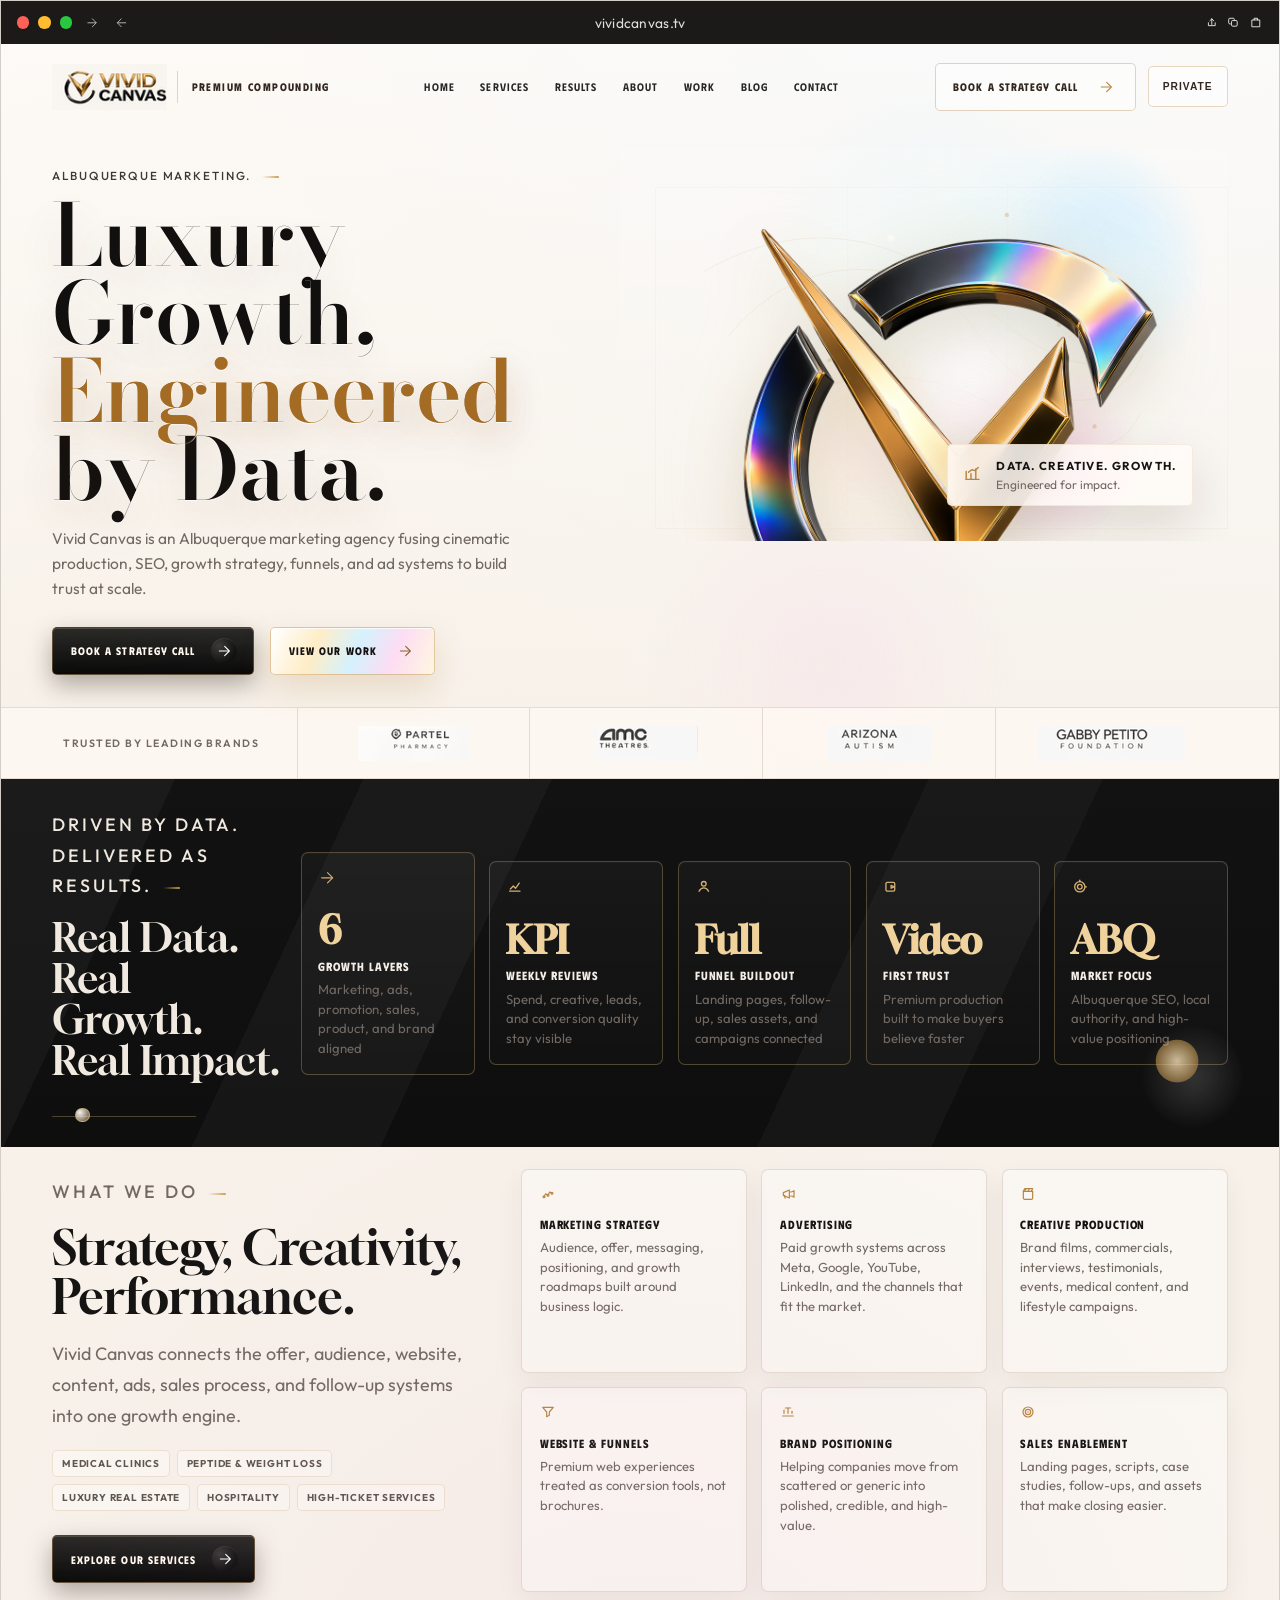
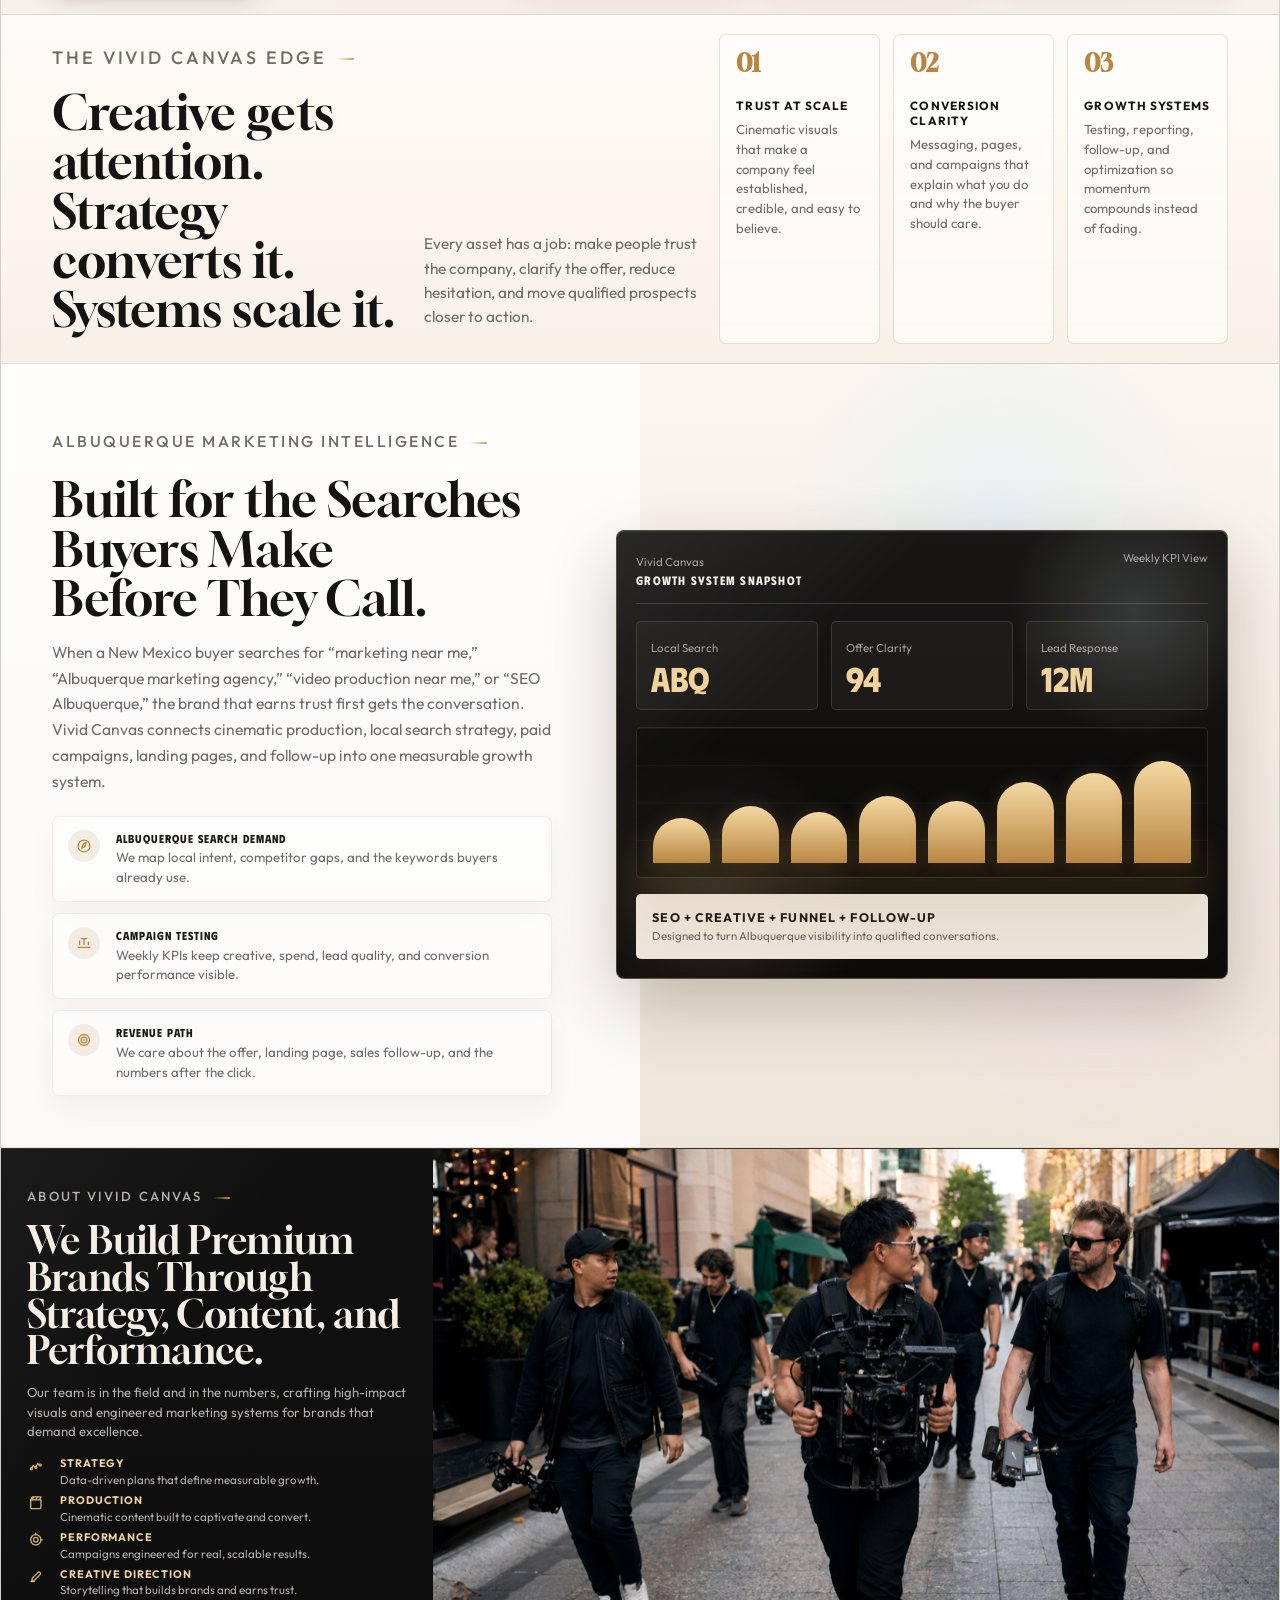
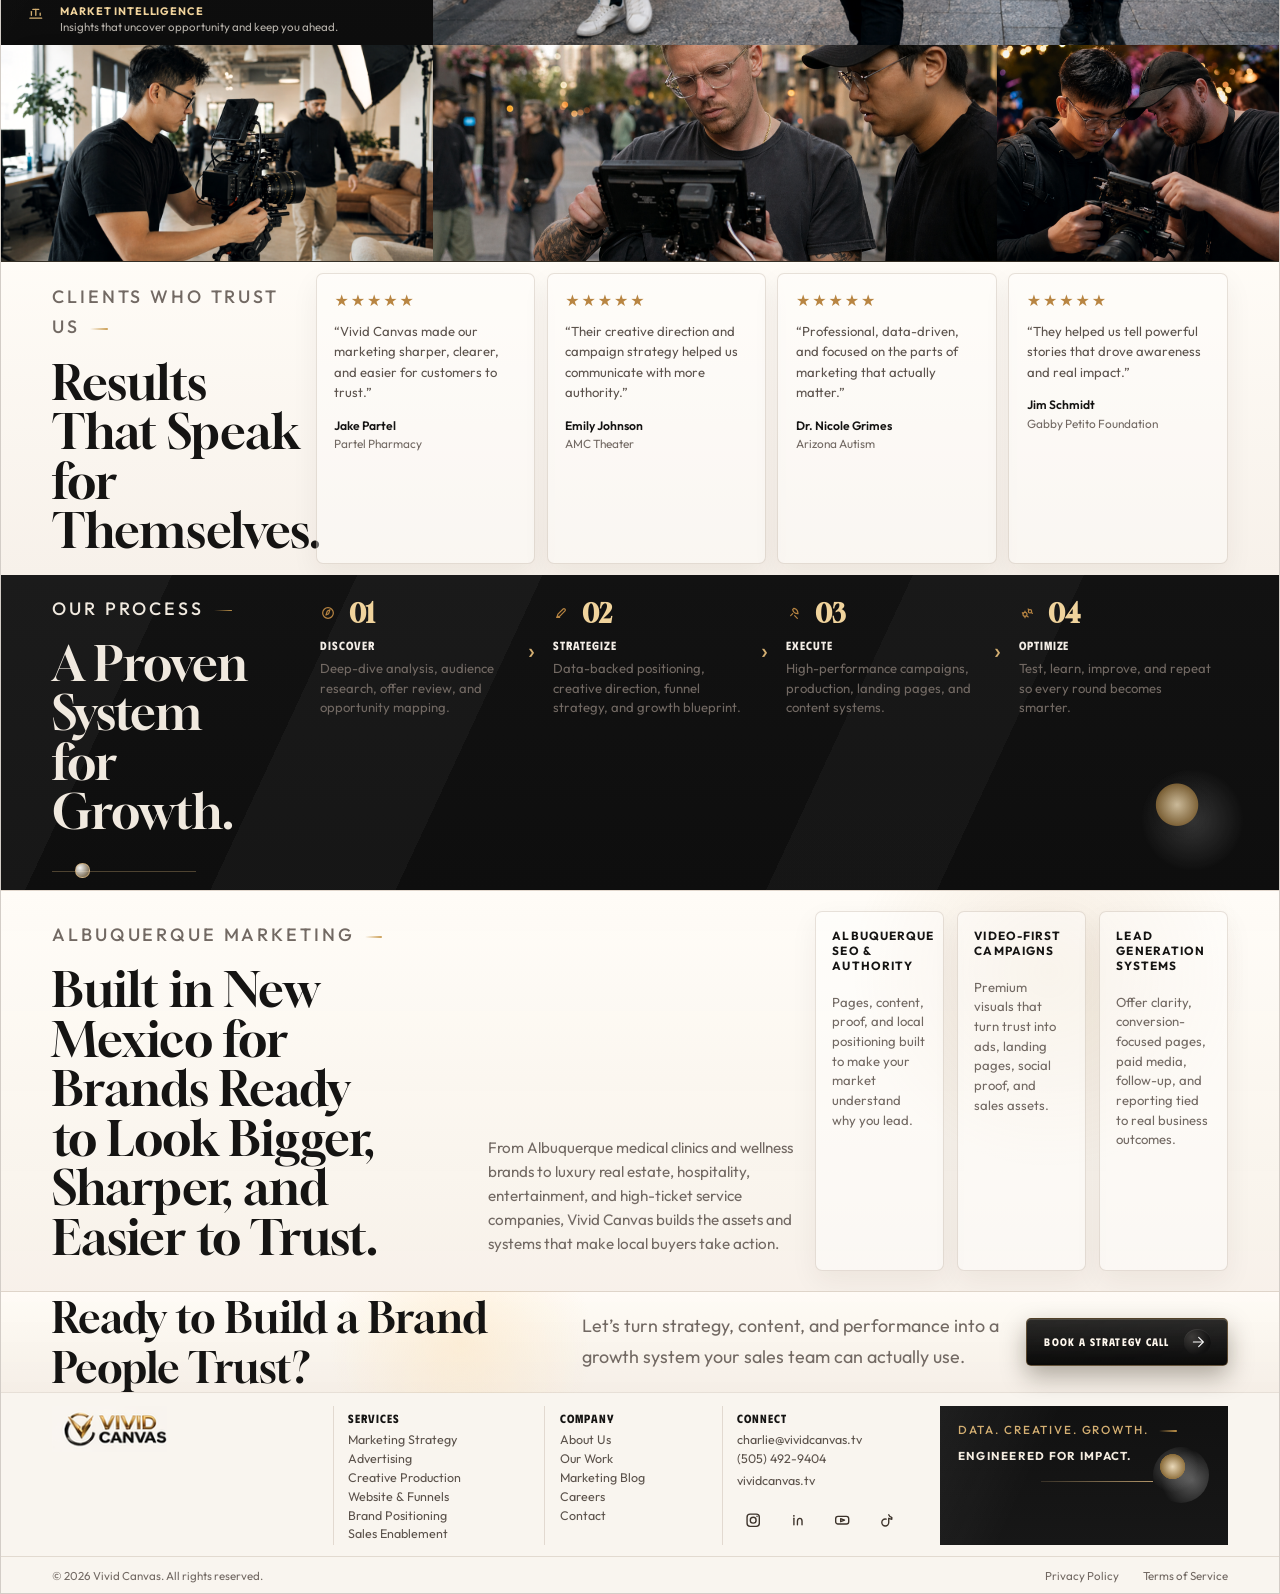
==== commit 57a78ea8: "Add Albuquerque marketing blog" ====
--- a/index.html
+++ b/index.html
@@ -246,6 +246,7 @@
               <a href="#results">Results</a>
               <a href="#about">About</a>
               <a href="#work">Work</a>
+              <a href="blog/index.html">Blog</a>
               <a href="#contact">Contact</a>
             </nav>
 
@@ -734,7 +735,7 @@
               <h3>Company</h3>
               <a href="#about">About Us</a>
               <a href="content-gallery/index.html">Our Work</a>
-              <a href="#insights">Insights</a>
+              <a href="blog/index.html">Marketing Blog</a>
               <a href="https://vividcanvas.tv/pages/contact">Careers</a>
               <a href="https://vividcanvas.tv/pages/contact">Contact</a>
             </div>
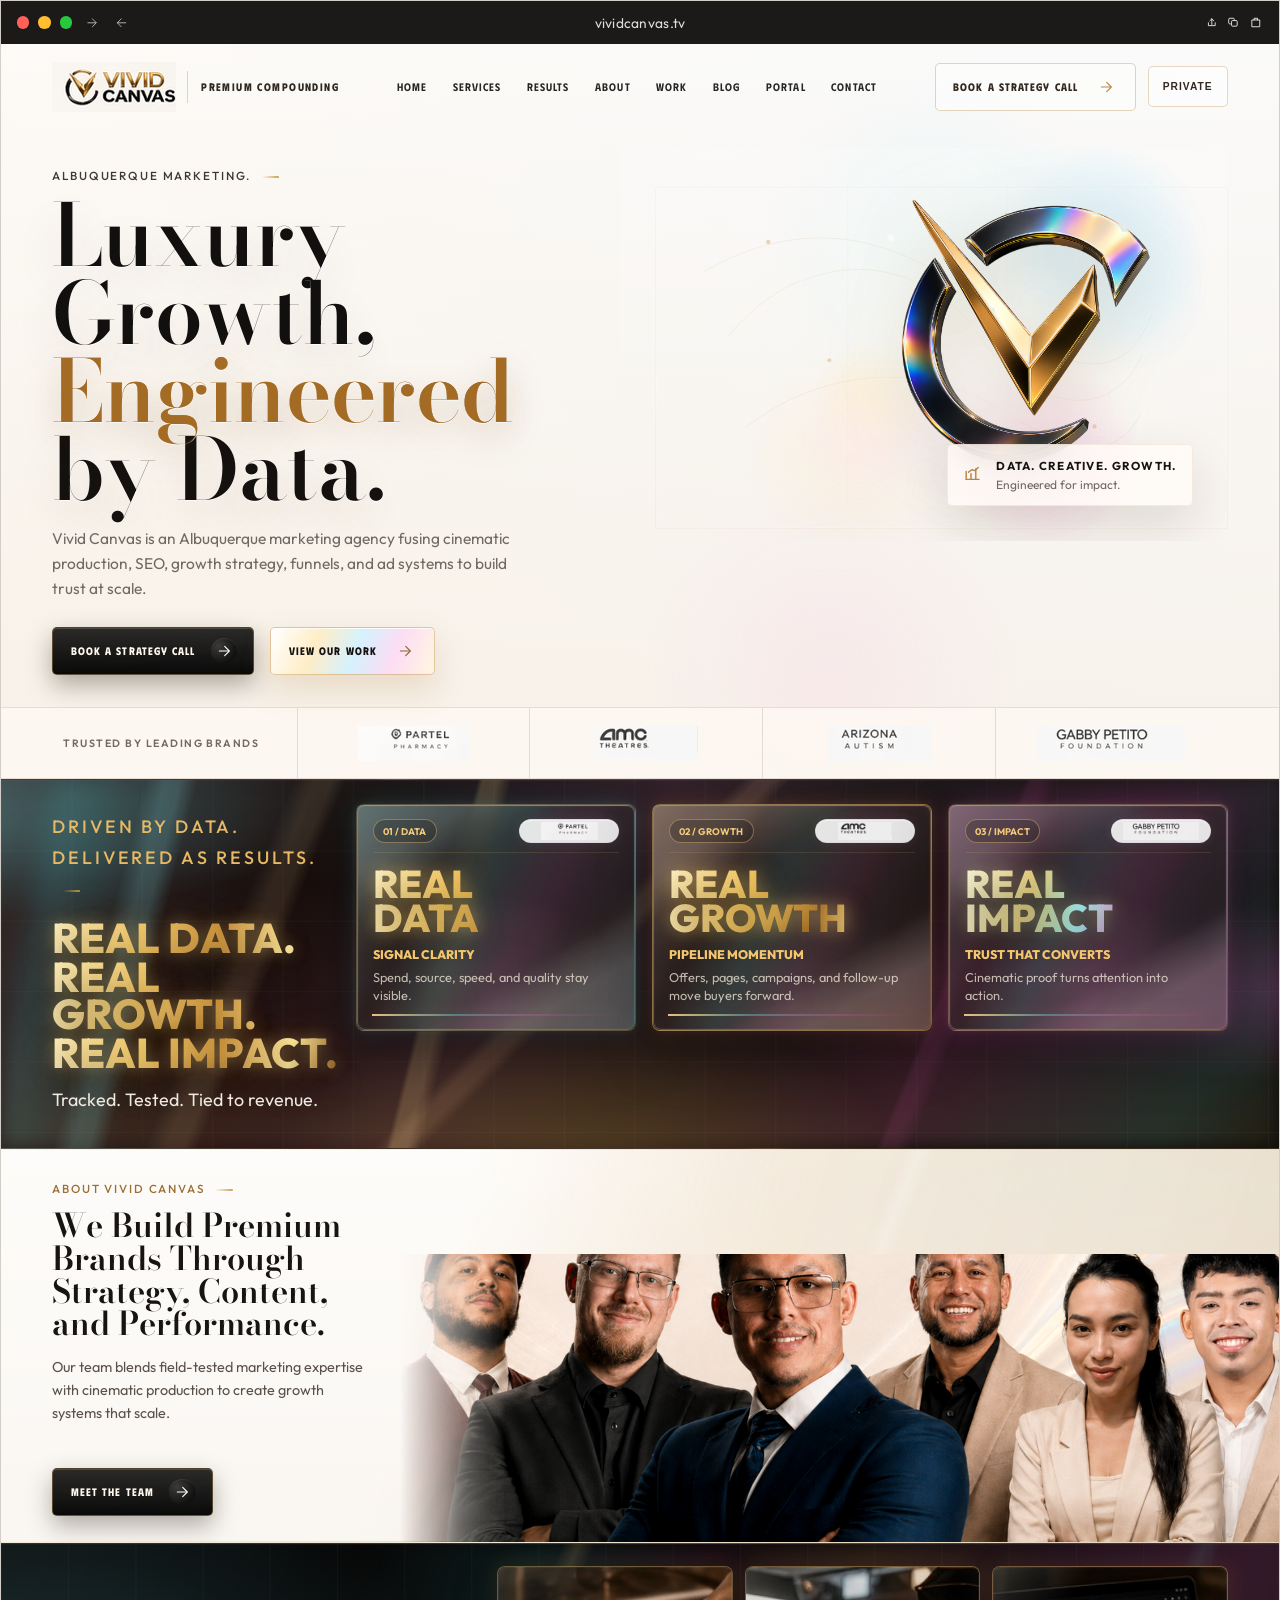
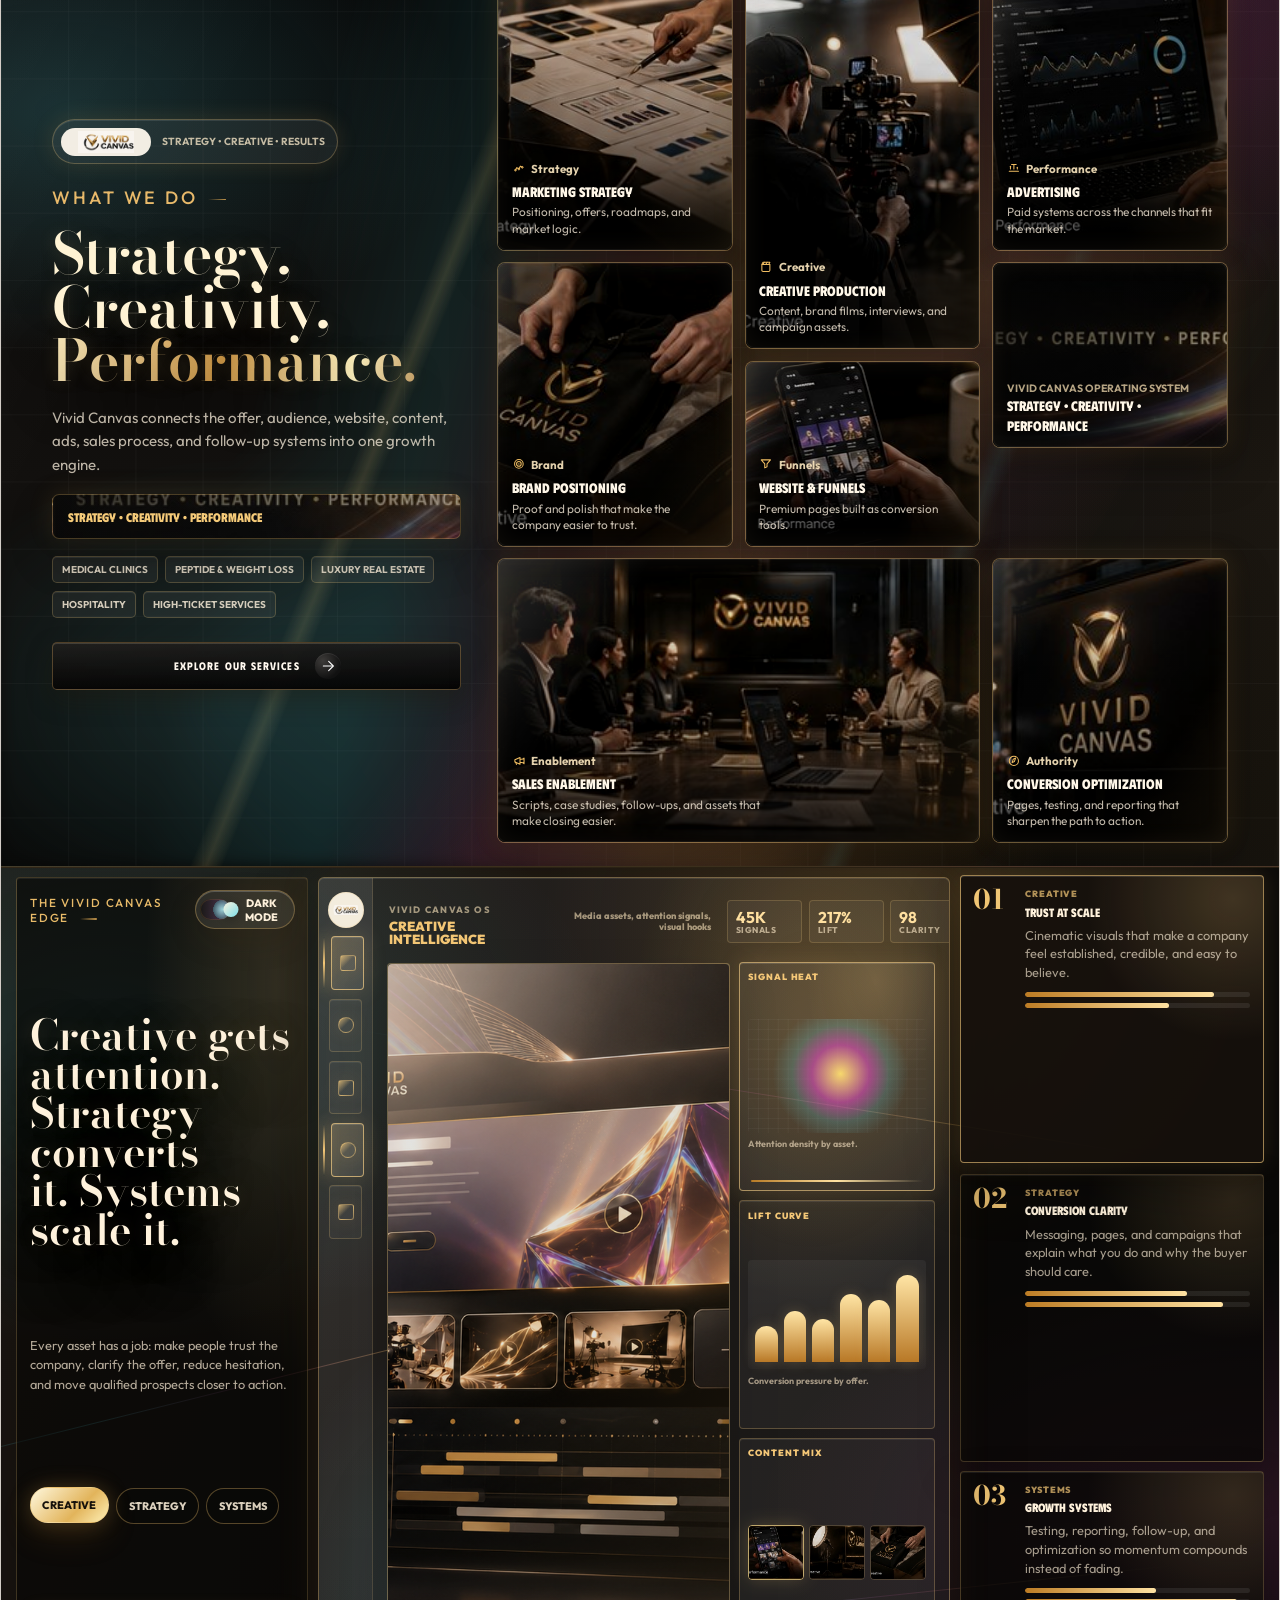
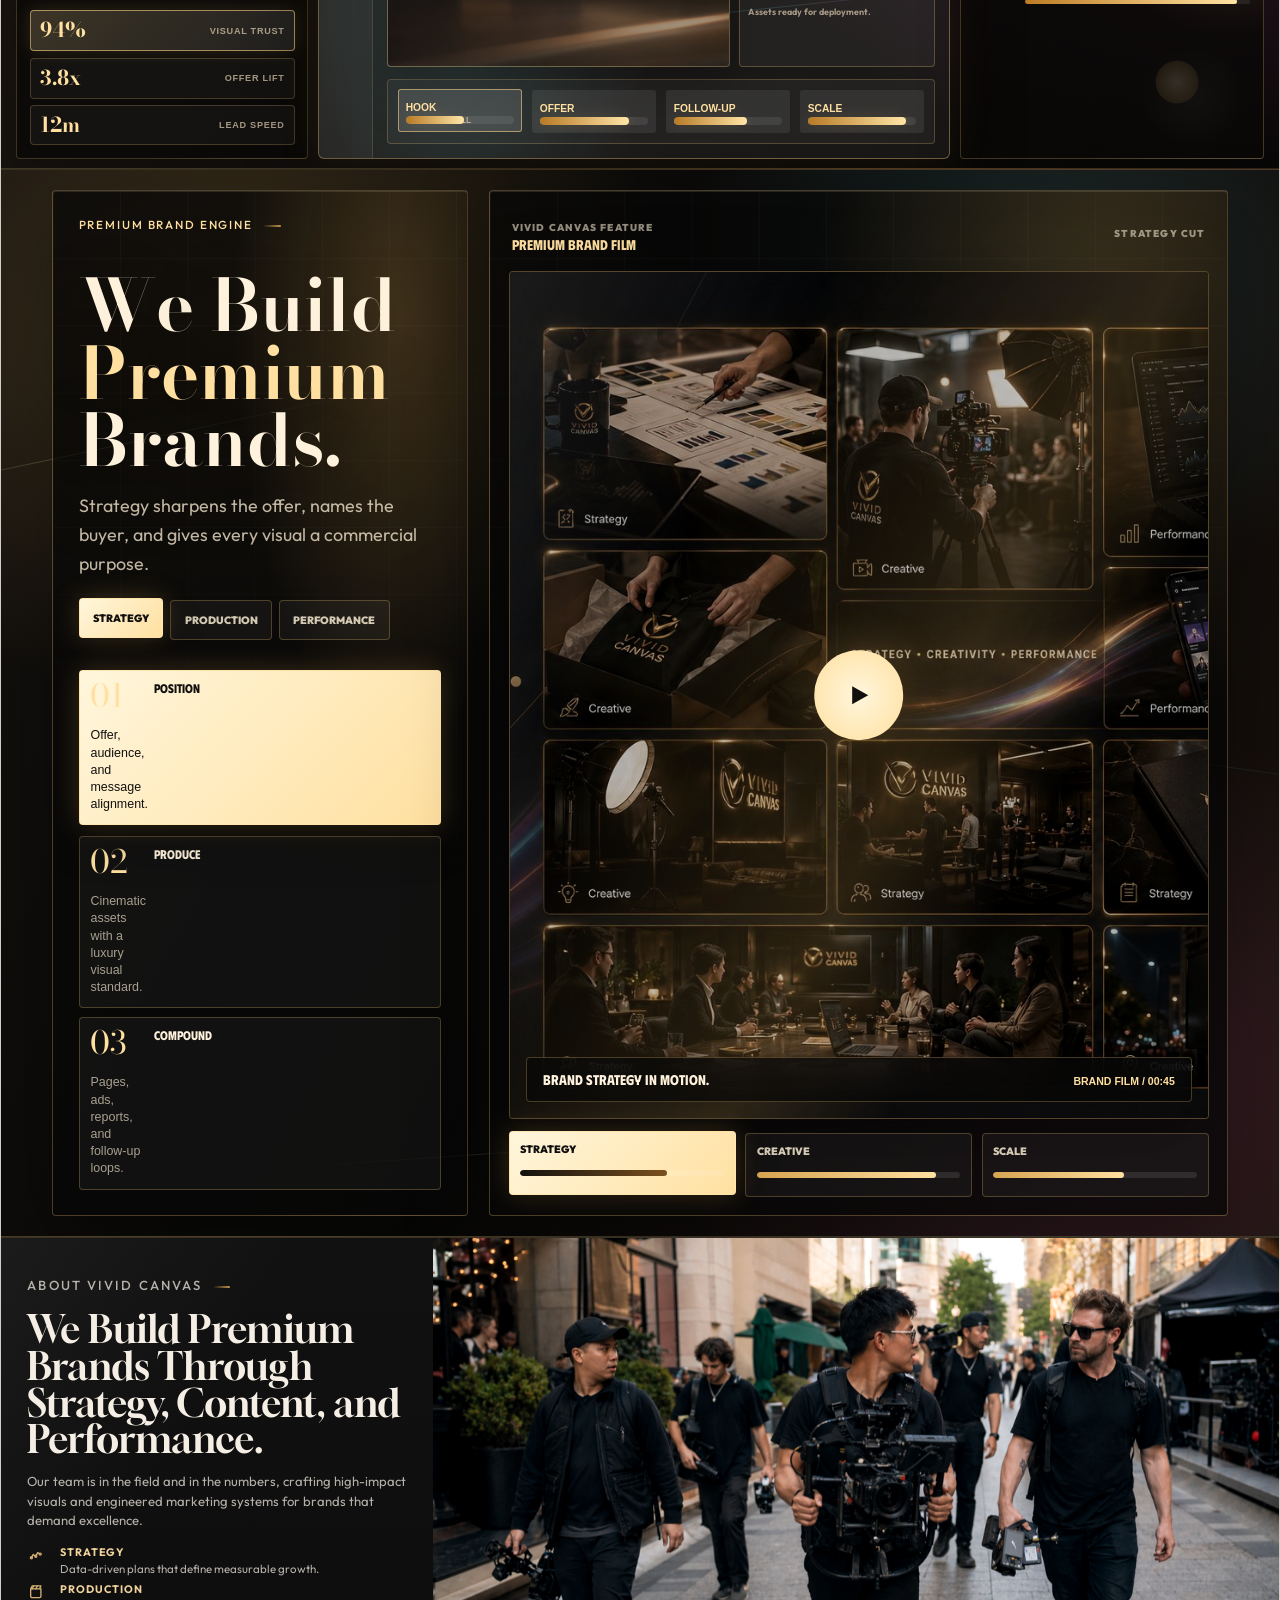
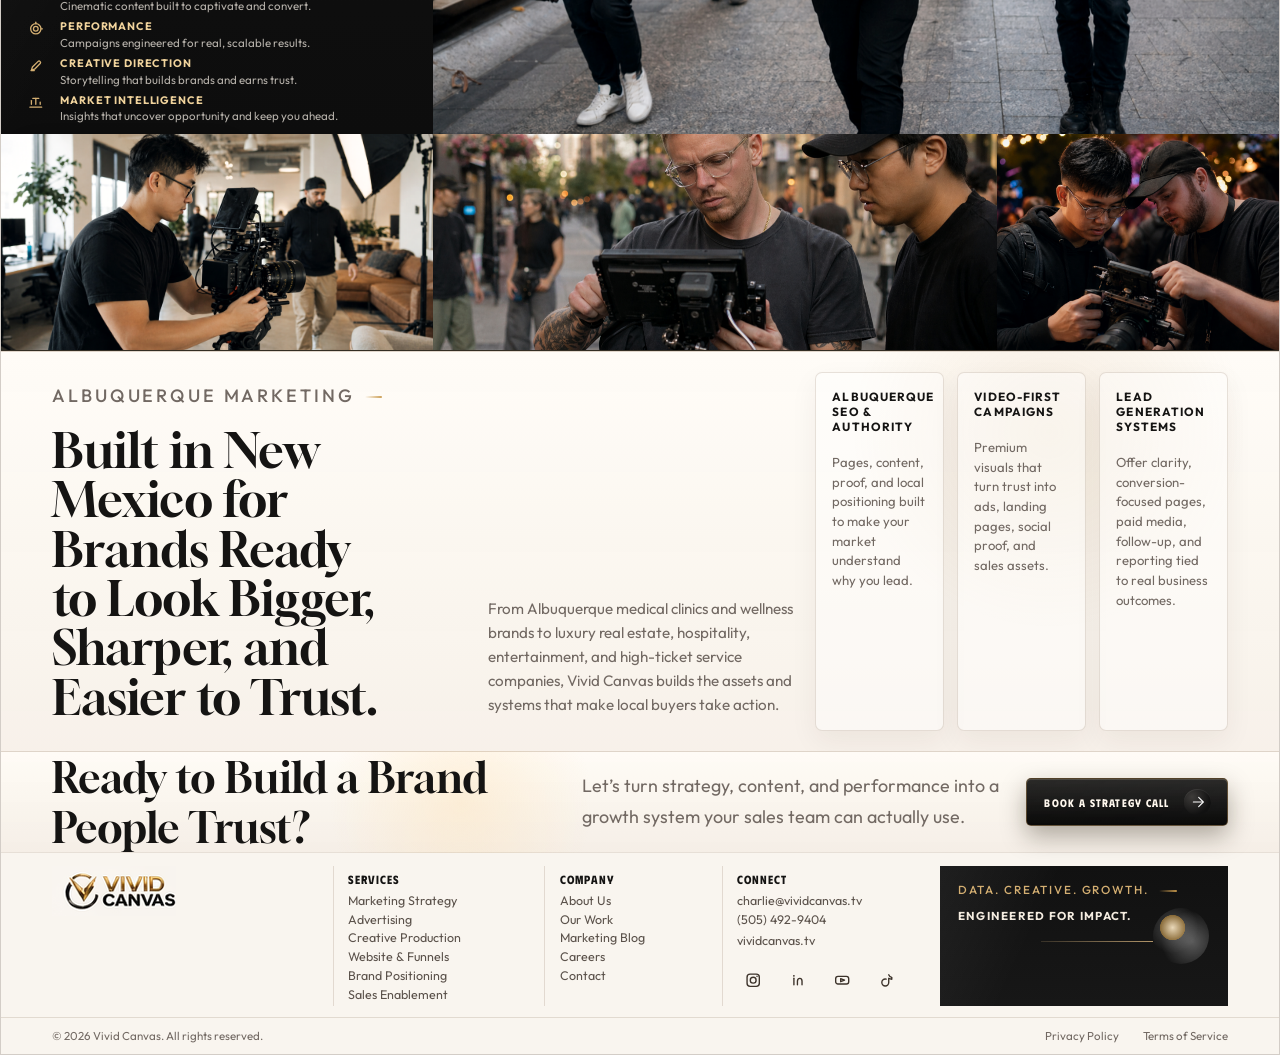
==== commit 9628f10c: "Update Vivid Canvas landing page" ====
--- a/index.html
+++ b/index.html
@@ -32,7 +32,7 @@
       href="https://fonts.googleapis.com/css2?family=Bodoni+Moda:opsz,wght@6..96,500;6..96,600;6..96,700&family=Gloock&family=Outfit:wght@300;400;500;600;700&family=Phudu:wght@500;600;700;800&display=swap"
       rel="stylesheet"
     />
-    <link rel="stylesheet" href="styles.css" />
+    <link rel="stylesheet" href="styles.css?v=brand-film-1" />
     <script type="application/ld+json">
       {
         "@context": "https://schema.org",
@@ -245,8 +245,9 @@
               <a href="#services">Services</a>
               <a href="#results">Results</a>
               <a href="#about">About</a>
-              <a href="#work">Work</a>
+              <a href="content-gallery/index.html">Work</a>
               <a href="blog/index.html">Blog</a>
+              <a href="portal-dashboard.html" data-protected-link>Portal</a>
               <a href="#contact">Contact</a>
             </nav>
 
@@ -269,7 +270,7 @@
                     </div>
                     <p class="private-error" data-access-error></p>
                   </form>
-                  <div class="private-links" data-access-links data-route-url="scottsdale-clinic-route-tracker.html"></div>
+                  <div class="private-links" data-access-links data-dashboard-url="portal-dashboard.html" data-route-url="scottsdale-clinic-route-tracker.html"></div>
                 </div>
               </div>
             </div>
@@ -335,60 +336,95 @@
           </div>
         </section>
 
-        <section class="results-band section-dark">
+        <section class="results-band section-dark" id="growth-proof">
           <div class="section-pad results-grid">
             <div class="section-lead dark-lead">
               <p class="eyebrow gold-tone">Driven by Data. Delivered as Results.</p>
-              <h2>Real Data.<br />Real Growth.<br />Real Impact.</h2>
+              <h2>
+                <span>Real Data.</span>
+                <span>Real Growth.</span>
+                <span>Real Impact.</span>
+              </h2>
+              <p class="results-copy">
+                Tracked. Tested. Tied to revenue.
+              </p>
               <div class="lead-accent"></div>
             </div>
 
-            <article class="metric-card">
-              <svg class="icon"><use href="#icon-arrow"></use></svg>
-              <strong>6</strong>
-              <h3>Growth Layers</h3>
-              <p>Marketing, ads, promotion, sales, product, and brand aligned</p>
+            <article class="metric-card metric-card-data">
+              <div class="metric-card-head">
+                <span class="metric-label">01 / Data</span>
+                <img class="metric-client-logo" src="assets/logo-partel.png" alt="Partel Pharmacy" />
+              </div>
+              <strong>Real<br />Data</strong>
+              <h3>Signal Clarity</h3>
+              <p>Spend, source, speed, and quality stay visible.</p>
             </article>
 
-            <article class="metric-card">
-              <svg class="icon"><use href="#icon-growth"></use></svg>
-              <strong>KPI</strong>
-              <h3>Weekly Reviews</h3>
-              <p>Spend, creative, leads, and conversion quality stay visible</p>
+            <article class="metric-card metric-card-growth">
+              <div class="metric-card-head">
+                <span class="metric-label">02 / Growth</span>
+                <img class="metric-client-logo" src="assets/logo-amc.png" alt="AMC Theatres" />
+              </div>
+              <strong>Real<br />Growth</strong>
+              <h3>Pipeline Momentum</h3>
+              <p>Offers, pages, campaigns, and follow-up move buyers forward.</p>
             </article>
 
-            <article class="metric-card">
-              <svg class="icon"><use href="#icon-user"></use></svg>
-              <strong>Full</strong>
-              <h3>Funnel Buildout</h3>
-              <p>Landing pages, follow-up, sales assets, and campaigns connected</p>
+            <article class="metric-card metric-card-impact">
+              <div class="metric-card-head">
+                <span class="metric-label">03 / Impact</span>
+                <img class="metric-client-logo" src="assets/logo-gabby.png" alt="Gabby Petito Foundation" />
+              </div>
+              <strong>Real<br />Impact</strong>
+              <h3>Trust That Converts</h3>
+              <p>Cinematic proof turns attention into action.</p>
             </article>
-
-            <article class="metric-card">
-              <svg class="icon"><use href="#icon-video"></use></svg>
-              <strong>Video</strong>
-              <h3>First Trust</h3>
-              <p>Premium production built to make buyers believe faster</p>
-            </article>
-
-            <article class="metric-card">
-              <svg class="icon"><use href="#icon-target"></use></svg>
-              <strong>ABQ</strong>
-              <h3>Market Focus</h3>
-              <p>Albuquerque SEO, local authority, and high-value positioning</p>
-            </article>
           </div>
         </section>
 
-        <section class="services section-light" id="services">
-          <div class="section-pad services-grid">
-            <div class="section-lead">
+        <section class="team-proof section-light" aria-labelledby="team-proof-title">
+          <div class="section-pad team-proof-wrap">
+            <div class="team-proof-copy">
+              <p class="eyebrow">About Vivid Canvas</p>
+              <h2 id="team-proof-title">We Build Premium Brands Through Strategy, Content, and Performance.</h2>
+              <p>
+                Our team blends field-tested marketing expertise with cinematic
+                production to create growth systems that scale.
+              </p>
+              <a class="button primary compact" href="#about">
+                <span>Meet the Team</span>
+                <span class="button-arrow">
+                  <svg><use href="#icon-arrow"></use></svg>
+                </span>
+              </a>
+            </div>
+            <div class="team-proof-visual">
+              <img src="assets/team-vivid-group.png" alt="Vivid Canvas team portrait" />
+            </div>
+          </div>
+        </section>
+
+        <section class="services services-showcase section-dark" id="services">
+          <div class="section-pad services-showcase-grid">
+            <div class="section-lead services-showcase-lead">
+              <div class="services-brand-pill">
+                <img src="assets/logo-vivid.png" alt="Vivid Canvas" />
+                <span>Strategy • Creative • Results</span>
+              </div>
               <p class="eyebrow">What We Do</p>
-              <h2>Strategy, Creativity, Performance.</h2>
+              <h2>
+                <span>Strategy,</span>
+                <span>Creativity,</span>
+                <span>Performance.</span>
+              </h2>
               <p>
                 Vivid Canvas connects the offer, audience, website, content,
                 ads, sales process, and follow-up systems into one growth engine.
               </p>
+              <div class="services-signal-strip">
+                <span>Strategy • Creativity • Performance</span>
+              </div>
               <div class="industry-tags" aria-label="Industries Vivid Canvas serves">
                 <span>Medical Clinics</span>
                 <span>Peptide &amp; Weight Loss</span>
@@ -404,132 +440,306 @@
               </a>
             </div>
 
-            <div class="card-grid">
-              <article class="service-card">
-                <svg class="icon"><use href="#icon-strategy"></use></svg>
-                <h3>Marketing Strategy</h3>
-                <p>Audience, offer, messaging, positioning, and growth roadmaps built around business logic.</p>
-              </article>
-              <article class="service-card">
-                <svg class="icon"><use href="#icon-megaphone"></use></svg>
-                <h3>Advertising</h3>
-                <p>Paid growth systems across Meta, Google, YouTube, LinkedIn, and the channels that fit the market.</p>
-              </article>
-              <article class="service-card">
-                <svg class="icon"><use href="#icon-clapper"></use></svg>
-                <h3>Creative Production</h3>
-                <p>Brand films, commercials, interviews, testimonials, events, medical content, and lifestyle campaigns.</p>
-              </article>
-              <article class="service-card">
-                <svg class="icon"><use href="#icon-funnel"></use></svg>
-                <h3>Website &amp; Funnels</h3>
-                <p>Premium web experiences treated as conversion tools, not brochures.</p>
-              </article>
-              <article class="service-card">
-                <svg class="icon"><use href="#icon-insight"></use></svg>
-                <h3>Brand Positioning</h3>
-                <p>Helping companies move from scattered or generic into polished, credible, and high-value.</p>
-              </article>
-              <article class="service-card">
-                <svg class="icon"><use href="#icon-bullseye"></use></svg>
-                <h3>Sales Enablement</h3>
-                <p>Landing pages, scripts, case studies, follow-ups, and assets that make closing easier.</p>
+            <div class="service-collage-grid" aria-label="Strategy, creativity, and performance work in motion">
+              <article class="service-photo-card card-strategy">
+                <img src="assets/services-strategy-planning.jpg" alt="Hands reviewing strategy notes, campaign plans, and color samples" />
+                <div class="service-photo-copy">
+                  <span><svg class="icon"><use href="#icon-strategy"></use></svg>Strategy</span>
+                  <h3>Marketing Strategy</h3>
+                  <p>Positioning, offers, roadmaps, and market logic.</p>
+                </div>
+              </article>
+              <article class="service-photo-card card-creative card-tall">
+                <img src="assets/services-creative-production.jpg" alt="Camera operator filming a production scene from behind" />
+                <div class="service-photo-copy">
+                  <span><svg class="icon"><use href="#icon-clapper"></use></svg>Creative</span>
+                  <h3>Creative Production</h3>
+                  <p>Content, brand films, interviews, and campaign assets.</p>
+                </div>
+              </article>
+              <article class="service-photo-card card-performance">
+                <img src="assets/services-performance-dashboard.jpg" alt="Dark analytics dashboard on a laptop with campaign charts" />
+                <div class="service-photo-copy">
+                  <span><svg class="icon"><use href="#icon-insight"></use></svg>Performance</span>
+                  <h3>Advertising</h3>
+                  <p>Paid systems across the channels that fit the market.</p>
+                </div>
+              </article>
+              <article class="service-photo-card card-merch">
+                <img src="assets/services-merch-packaging.jpg" alt="Hands packing premium Vivid Canvas merchandise" />
+                <div class="service-photo-copy">
+                  <span><svg class="icon"><use href="#icon-bullseye"></use></svg>Brand</span>
+                  <h3>Brand Positioning</h3>
+                  <p>Proof and polish that make the company easier to trust.</p>
+                </div>
+              </article>
+              <article class="service-signal-panel">
+                <img src="assets/services-iridescent-ribbon.jpg" alt="" />
+                <div>
+                  <span>Vivid Canvas Operating System</span>
+                  <strong>Strategy • Creativity • Performance</strong>
+                </div>
+              </article>
+              <article class="service-photo-card card-phone">
+                <img src="assets/services-content-phone.jpg" alt="A hand reviewing content on a phone with iridescent light streaks" />
+                <div class="service-photo-copy">
+                  <span><svg class="icon"><use href="#icon-funnel"></use></svg>Funnels</span>
+                  <h3>Website &amp; Funnels</h3>
+                  <p>Premium pages built as conversion tools.</p>
+                </div>
+              </article>
+              <article class="service-photo-card card-wide">
+                <img src="assets/services-boardroom.jpg" alt="Team meeting at a conference table with campaign materials" />
+                <div class="service-photo-copy">
+                  <span><svg class="icon"><use href="#icon-megaphone"></use></svg>Enablement</span>
+                  <h3>Sales Enablement</h3>
+                  <p>Scripts, case studies, follow-ups, and assets that make closing easier.</p>
+                </div>
+              </article>
+              <article class="service-photo-card card-signage">
+                <img src="assets/services-signage.jpg" alt="Vivid Canvas sign glowing on a dark exterior wall" />
+                <div class="service-photo-copy">
+                  <span><svg class="icon"><use href="#icon-compass"></use></svg>Authority</span>
+                  <h3>Conversion Optimization</h3>
+                  <p>Pages, testing, and reporting that sharpen the path to action.</p>
+                </div>
               </article>
             </div>
           </div>
         </section>
 
-        <section class="philosophy section-light">
-          <div class="section-pad philosophy-grid">
-            <div class="section-lead">
-              <p class="eyebrow">The Vivid Canvas Edge</p>
+        <section class="philosophy edge-experience section-dark" data-edge-experience data-edge-theme="dark">
+          <div class="edge-glow-field" aria-hidden="true">
+            <span></span>
+            <span></span>
+            <span></span>
+          </div>
+
+          <div class="section-pad edge-grid">
+            <div class="edge-copy">
+              <div class="edge-topbar">
+                <p class="eyebrow">The Vivid Canvas Edge</p>
+                <button class="edge-mode-switch" type="button" data-edge-mode-toggle aria-pressed="false">
+                  <span class="edge-switch-track" aria-hidden="true">
+                    <span class="edge-switch-thumb"></span>
+                  </span>
+                  <span data-edge-mode-label>Light Mode</span>
+                </button>
+              </div>
+
               <h2>Creative gets attention. Strategy converts it. Systems scale it.</h2>
-            </div>
-
-            <div class="philosophy-copy">
               <p>
                 Every asset has a job: make people trust the company, clarify
                 the offer, reduce hesitation, and move qualified prospects closer
                 to action.
               </p>
-            </div>
-
-            <article class="principle-card">
-              <span>01</span>
-              <h3>Trust at Scale</h3>
-              <p>Cinematic visuals that make a company feel established, credible, and easy to believe.</p>
+
+              <div class="edge-mode-controls" role="tablist" aria-label="Vivid Canvas edge focus">
+                <button type="button" class="is-active" data-edge-focus="creative" data-edge-title="Creative Intelligence" data-edge-meta="Media assets, attention signals, visual hooks">Creative</button>
+                <button type="button" data-edge-focus="strategy" data-edge-title="Conversion Strategy" data-edge-meta="Funnels, offers, audience paths">Strategy</button>
+                <button type="button" data-edge-focus="systems" data-edge-title="Growth Systems" data-edge-meta="Automation, reporting, follow-up loops">Systems</button>
+              </div>
+
+              <div class="edge-copy-metrics" aria-label="Interactive edge metrics">
+                <button type="button" class="is-active" data-edge-hotspot="creative">
+                  <strong>94%</strong>
+                  <span>Visual Trust</span>
+                </button>
+                <button type="button" data-edge-hotspot="strategy">
+                  <strong>3.8x</strong>
+                  <span>Offer Lift</span>
+                </button>
+                <button type="button" data-edge-hotspot="systems">
+                  <strong>12m</strong>
+                  <span>Lead Speed</span>
+                </button>
+              </div>
+            </div>
+
+            <div class="edge-stage" data-edge-stage data-active="creative" aria-label="Interactive Vivid Canvas edge preview">
+              <div class="edge-dashboard-shell">
+                <aside class="edge-ui-rail" aria-label="Vivid Canvas edge modules">
+                  <img src="assets/logo-vivid.png" alt="" />
+                  <button type="button" class="is-active" data-edge-hotspot="creative" aria-label="Show creative intelligence"><span></span></button>
+                  <button type="button" data-edge-hotspot="strategy" aria-label="Show conversion strategy"><span></span></button>
+                  <button type="button" data-edge-hotspot="systems" aria-label="Show growth systems"><span></span></button>
+                  <button type="button" data-edge-hotspot="creative" aria-label="Show media signals"><span></span></button>
+                  <button type="button" data-edge-hotspot="systems" aria-label="Show automation signals"><span></span></button>
+                </aside>
+                <div class="edge-dashboard-main">
+                  <div class="edge-dashboard-topline">
+                    <div>
+                      <span>Vivid Canvas OS</span>
+                      <strong data-edge-stage-title>Creative Intelligence</strong>
+                    </div>
+                    <p data-edge-stage-meta>Media assets, attention signals, visual hooks</p>
+                    <div class="edge-dashboard-stats" aria-hidden="true">
+                      <span><b>45k</b> signals</span>
+                      <span><b>217%</b> lift</span>
+                      <span><b>98</b> clarity</span>
+                    </div>
+                  </div>
+
+                  <div class="edge-dashboard-body">
+                    <div class="edge-hero-screen">
+                      <div class="edge-stage-orbit" aria-hidden="true"></div>
+                      <figure class="edge-photo-panel is-active" data-edge-panel="creative">
+                        <img src="assets/edge-creative-ui.png" alt="Luxury creative campaign interface with media cards and attention analytics" />
+                      </figure>
+                      <figure class="edge-photo-panel" data-edge-panel="strategy">
+                        <img src="assets/edge-strategy-ui.png" alt="Luxury strategy interface with funnel paths and conversion analytics" />
+                      </figure>
+                      <figure class="edge-photo-panel" data-edge-panel="systems">
+                        <img src="assets/edge-systems-ui.png" alt="Luxury systems interface with automation flows and performance dashboards" />
+                      </figure>
+                    </div>
+
+                    <div class="edge-analytics-stack" aria-label="Interactive edge analytics">
+                      <article class="is-active" data-edge-hotspot="creative">
+                        <span>Signal Heat</span>
+                        <div class="edge-heatmap"></div>
+                        <p>Attention density by asset.</p>
+                      </article>
+                      <article data-edge-hotspot="strategy">
+                        <span>Lift Curve</span>
+                        <div class="edge-line-chart">
+                          <i></i><i></i><i></i><i></i><i></i><i></i>
+                        </div>
+                        <p>Conversion pressure by offer.</p>
+                      </article>
+                      <article data-edge-hotspot="systems">
+                        <span>Content Mix</span>
+                        <div class="edge-thumb-grid">
+                          <button type="button" data-edge-hotspot="creative" aria-label="Show creative media assets"><img src="assets/services-content-phone.jpg" alt="" /></button>
+                          <button type="button" data-edge-hotspot="strategy" aria-label="Show strategy production plan"><img src="assets/services-studio-light.jpg" alt="" /></button>
+                          <button type="button" data-edge-hotspot="systems" aria-label="Show systems merch asset"><img src="assets/services-merch-packaging.jpg" alt="" /></button>
+                        </div>
+                        <p>Assets ready for deployment.</p>
+                      </article>
+                    </div>
+                  </div>
+
+                  <div class="edge-timeline" aria-label="Interactive growth timeline">
+                    <button type="button" class="is-active" data-edge-hotspot="creative" style="--bar: 54%" aria-label="Show attention phase"><strong>Hook</strong><span>creative pull</span></button>
+                    <button type="button" data-edge-hotspot="strategy" style="--bar: 82%" aria-label="Show conversion phase"><strong>Offer</strong><span>buyer clarity</span></button>
+                    <button type="button" data-edge-hotspot="systems" style="--bar: 68%" aria-label="Show systems phase"><strong>Follow-Up</strong><span>deal motion</span></button>
+                    <button type="button" data-edge-hotspot="systems" style="--bar: 91%" aria-label="Show scale phase"><strong>Scale</strong><span>report loop</span></button>
+                  </div>
+                </div>
+              </div>
+            </div>
+
+            <div class="edge-principles">
+              <article class="edge-principle-card is-active" data-edge-card="creative">
+                <span>01</span>
+                <div>
+                  <small>Creative</small>
+                  <h3>Trust at Scale</h3>
+                  <p>Cinematic visuals that make a company feel established, credible, and easy to believe.</p>
+                  <div class="edge-card-bars" aria-hidden="true"><i style="--w: 84%"></i><i style="--w: 64%"></i></div>
+                </div>
+              </article>
+              <article class="edge-principle-card" data-edge-card="strategy">
+                <span>02</span>
+                <div>
+                  <small>Strategy</small>
+                  <h3>Conversion Clarity</h3>
+                  <p>Messaging, pages, and campaigns that explain what you do and why the buyer should care.</p>
+                  <div class="edge-card-bars" aria-hidden="true"><i style="--w: 72%"></i><i style="--w: 88%"></i></div>
+                </div>
+              </article>
+              <article class="edge-principle-card" data-edge-card="systems">
+                <span>03</span>
+                <div>
+                  <small>Systems</small>
+                  <h3>Growth Systems</h3>
+                  <p>Testing, reporting, follow-up, and optimization so momentum compounds instead of fading.</p>
+                  <div class="edge-card-bars" aria-hidden="true"><i style="--w: 58%"></i><i style="--w: 94%"></i></div>
+                </div>
+              </article>
+            </div>
+          </div>
+        </section>
+
+        <section class="premium-brand-film" id="results" data-brand-film data-brand-mode="strategy">
+          <div class="brand-film-bg" aria-hidden="true">
+            <span></span>
+            <span></span>
+            <span></span>
+          </div>
+
+          <div class="section-pad brand-film-grid">
+            <article class="brand-story-panel" data-brand-parallax style="--depth: -14">
+              <p class="eyebrow gold-tone">Premium Brand Engine</p>
+              <h2 aria-label="We build premium brands">
+                <span class="brand-word">We</span>
+                <span class="brand-word">Build</span>
+                <span class="brand-word accent">Premium</span>
+                <span class="brand-word">Brands.</span>
+              </h2>
+              <p class="brand-story-lead" data-brand-copy>
+                Strategy sharpens the offer, production makes it desirable,
+                and performance turns attention into measurable growth.
+              </p>
+
+              <div class="brand-mode-switcher" role="tablist" aria-label="Premium brand focus">
+                <button type="button" class="is-active" data-brand-mode-trigger="strategy">Strategy</button>
+                <button type="button" data-brand-mode-trigger="production">Production</button>
+                <button type="button" data-brand-mode-trigger="performance">Performance</button>
+              </div>
+
+              <div class="brand-proof-grid" aria-label="Premium brand signals">
+                <button type="button" class="brand-proof-card is-active" data-brand-mode-trigger="strategy">
+                  <span>01</span>
+                  <strong>Position</strong>
+                  <em>Offer, audience, and message alignment.</em>
+                </button>
+                <button type="button" class="brand-proof-card" data-brand-mode-trigger="production">
+                  <span>02</span>
+                  <strong>Produce</strong>
+                  <em>Cinematic assets with a luxury visual standard.</em>
+                </button>
+                <button type="button" class="brand-proof-card" data-brand-mode-trigger="performance">
+                  <span>03</span>
+                  <strong>Compound</strong>
+                  <em>Pages, ads, reports, and follow-up loops.</em>
+                </button>
+              </div>
             </article>
-            <article class="principle-card">
-              <span>02</span>
-              <h3>Conversion Clarity</h3>
-              <p>Messaging, pages, and campaigns that explain what you do and why the buyer should care.</p>
+
+            <article class="brand-video-panel" data-brand-parallax style="--depth: 18">
+              <div class="brand-video-topline">
+                <div>
+                  <span>Vivid Canvas Feature</span>
+                  <strong data-brand-video-title>Premium Brand Film</strong>
+                </div>
+                <p data-brand-video-meta>Strategy Cut</p>
+              </div>
+
+              <button type="button" class="brand-video-frame" data-brand-video aria-pressed="false">
+                <img src="assets/services-collage-generated-source.jpg" alt="Vivid Canvas premium brand film collage with strategy creative and performance visuals" />
+                <span class="brand-video-sheen" aria-hidden="true"></span>
+                <span class="brand-play-orb" aria-hidden="true">
+                  <span class="brand-play-triangle"></span>
+                </span>
+                <span class="brand-video-caption">
+                  <strong data-brand-video-caption>Brand strategy in motion.</strong>
+                  <em>Brand film / 00:45</em>
+                </span>
+              </button>
+
+              <div class="brand-video-controls" aria-label="Interactive brand film controls">
+                <button type="button" class="is-active" data-brand-mode-trigger="strategy">
+                  <span>Strategy</span><i style="--fill: 72%"></i>
+                </button>
+                <button type="button" data-brand-mode-trigger="production">
+                  <span>Creative</span><i style="--fill: 88%"></i>
+                </button>
+                <button type="button" data-brand-mode-trigger="performance">
+                  <span>Scale</span><i style="--fill: 64%"></i>
+                </button>
+              </div>
             </article>
-            <article class="principle-card">
-              <span>03</span>
-              <h3>Growth Systems</h3>
-              <p>Testing, reporting, follow-up, and optimization so momentum compounds instead of fading.</p>
-            </article>
-          </div>
-        </section>
-
-        <section class="data-system" id="results">
-          <div class="section-pad data-system-grid">
-            <div class="section-lead data-lead">
-              <p class="eyebrow gold-tone">Albuquerque Marketing Intelligence</p>
-              <h2>Built for the Searches Buyers Make Before They Call.</h2>
-              <p>
-                When a New Mexico buyer searches for “marketing near me,”
-                “Albuquerque marketing agency,” “video production near me,” or
-                “SEO Albuquerque,” the brand that earns trust first gets the
-                conversation. Vivid Canvas connects cinematic production,
-                local search strategy, paid campaigns, landing pages, and
-                follow-up into one measurable growth system.
-              </p>
-
-              <ul class="system-list" aria-label="Data-driven marketing system">
-                <li>
-                  <svg class="icon"><use href="#icon-compass"></use></svg>
-                  <span><strong>Albuquerque Search Demand</strong>We map local intent, competitor gaps, and the keywords buyers already use.</span>
-                </li>
-                <li>
-                  <svg class="icon"><use href="#icon-insight"></use></svg>
-                  <span><strong>Campaign Testing</strong>Weekly KPIs keep creative, spend, lead quality, and conversion performance visible.</span>
-                </li>
-                <li>
-                  <svg class="icon"><use href="#icon-bullseye"></use></svg>
-                  <span><strong>Revenue Path</strong>We care about the offer, landing page, sales follow-up, and the numbers after the click.</span>
-                </li>
-              </ul>
-            </div>
-
-            <div class="analytics-board" aria-label="Sample Vivid Canvas growth dashboard">
-              <div class="board-head">
-                <div>
-                  <span>Vivid Canvas</span>
-                  <strong>Growth System Snapshot</strong>
-                </div>
-                <em>Weekly KPI View</em>
-              </div>
-              <div class="board-metrics">
-                <div><span>Local Search</span><strong>ABQ</strong></div>
-                <div><span>Offer Clarity</span><strong>94</strong></div>
-                <div><span>Lead Response</span><strong>12m</strong></div>
-              </div>
-              <div class="board-chart">
-                <span style="height: 38%"></span>
-                <span style="height: 48%"></span>
-                <span style="height: 43%"></span>
-                <span style="height: 57%"></span>
-                <span style="height: 52%"></span>
-                <span style="height: 68%"></span>
-                <span style="height: 76%"></span>
-                <span style="height: 86%"></span>
-              </div>
-              <div class="board-foot">
-                <strong>SEO + Creative + Funnel + Follow-Up</strong>
-                <span>Designed to turn Albuquerque visibility into qualified conversations.</span>
-              </div>
-            </div>
           </div>
         </section>
 
@@ -592,85 +802,6 @@
           </div>
         </section>
 
-        <section class="testimonials section-light" id="work">
-          <div class="section-pad testimonial-grid">
-            <div class="section-lead">
-              <p class="eyebrow">Clients Who Trust Us</p>
-              <h2>Results That Speak for Themselves.</h2>
-            </div>
-
-            <article class="quote-card">
-              <div class="stars">★★★★★</div>
-              <p>“Vivid Canvas made our marketing sharper, clearer, and easier for customers to trust.”</p>
-              <footer>Jake Partel<span>Partel Pharmacy</span></footer>
-            </article>
-
-            <article class="quote-card">
-              <div class="stars">★★★★★</div>
-              <p>“Their creative direction and campaign strategy helped us communicate with more authority.”</p>
-              <footer>Emily Johnson<span>AMC Theater</span></footer>
-            </article>
-
-            <article class="quote-card">
-              <div class="stars">★★★★★</div>
-              <p>“Professional, data-driven, and focused on the parts of marketing that actually matter.”</p>
-              <footer>Dr. Nicole Grimes<span>Arizona Autism</span></footer>
-            </article>
-
-            <article class="quote-card">
-              <div class="stars">★★★★★</div>
-              <p>“They helped us tell powerful stories that drove awareness and real impact.”</p>
-              <footer>Jim Schmidt<span>Gabby Petito Foundation</span></footer>
-            </article>
-          </div>
-        </section>
-
-        <section class="process section-dark" id="insights">
-          <div class="section-pad process-grid">
-            <div class="section-lead dark-lead process-lead">
-              <p class="eyebrow gold-tone">Our Process</p>
-              <h2>A Proven System for Growth.</h2>
-              <div class="lead-accent"></div>
-            </div>
-
-            <article class="process-card">
-              <div class="process-head">
-                <svg class="icon"><use href="#icon-compass"></use></svg>
-                <span class="step-number">01</span>
-              </div>
-              <h3>Discover</h3>
-              <p>Deep-dive analysis, audience research, offer review, and opportunity mapping.</p>
-            </article>
-
-            <article class="process-card">
-              <div class="process-head">
-                <svg class="icon"><use href="#icon-pencil"></use></svg>
-                <span class="step-number">02</span>
-              </div>
-              <h3>Strategize</h3>
-              <p>Data-backed positioning, creative direction, funnel strategy, and growth blueprint.</p>
-            </article>
-
-            <article class="process-card">
-              <div class="process-head">
-                <svg class="icon"><use href="#icon-rocket"></use></svg>
-                <span class="step-number">03</span>
-              </div>
-              <h3>Execute</h3>
-              <p>High-performance campaigns, production, landing pages, and content systems.</p>
-            </article>
-
-            <article class="process-card">
-              <div class="process-head">
-                <svg class="icon"><use href="#icon-cogs"></use></svg>
-                <span class="step-number">04</span>
-              </div>
-              <h3>Optimize</h3>
-              <p>Test, learn, improve, and repeat so every round becomes smarter.</p>
-            </article>
-          </div>
-        </section>
-
         <section class="local-market section-light" id="albuquerque-marketing">
           <div class="section-pad local-market-grid">
             <div class="section-lead">
--- a/styles.css
+++ b/styles.css
@@ -135,7 +135,8 @@
 
 .site {
   position: relative;
-  overflow: hidden;
+  overflow-x: clip;
+  overflow-y: visible;
 }
 
 .site::before {
@@ -178,8 +179,12 @@
 
 .brand-image {
   display: block;
-  width: 7.15rem;
+  flex: 0 0 auto;
+  width: 7.75rem;
+  max-width: 100%;
   height: auto;
+  object-fit: contain;
+  image-rendering: auto;
 }
 
 .brand-service {
@@ -352,7 +357,8 @@
   display: grid;
 }
 
-.private-links a {
+.private-links a,
+.private-link-button {
   padding: 0.65rem 0.7rem;
   border: 1px solid rgba(184, 134, 66, 0.16);
   border-radius: var(--radius-sm);
@@ -364,9 +370,17 @@
   font-weight: 700;
 }
 
+.private-link-button {
+  justify-content: flex-start;
+  width: 100%;
+  cursor: pointer;
+}
+
 .site-header > *,
 .hero-grid > *,
 .services-grid > *,
+.services-showcase-grid > *,
+.team-proof-wrap > *,
 .results-grid > *,
 .testimonial-grid > *,
 .process-grid > *,
@@ -685,9 +699,12 @@
 
 .hero-emblem {
   position: absolute;
-  inset: 4% 0 auto auto;
-  width: min(47vw, 37rem);
-  transform: translate(1%, 0);
+  top: 0.8rem;
+  right: clamp(0.8rem, 3vw, 2rem);
+  width: auto;
+  height: calc(100% - 2.4rem);
+  max-width: min(92%, 34rem);
+  object-fit: contain;
   filter:
     drop-shadow(0 20px 32px rgba(78, 55, 23, 0.16))
     drop-shadow(0 0 40px rgba(255, 245, 220, 0.42));
@@ -803,13 +820,60 @@
   pointer-events: none;
 }
 
+.results-band {
+  isolation: isolate;
+  overflow: hidden;
+  border-block: 1px solid rgba(214, 172, 106, 0.22);
+  background:
+    radial-gradient(ellipse at -8% 10%, rgba(100, 220, 226, 0.32), transparent 22%),
+    radial-gradient(ellipse at 106% 58%, rgba(207, 70, 165, 0.28), transparent 29%),
+    radial-gradient(ellipse at 46% 116%, rgba(222, 164, 72, 0.28), transparent 34%),
+    linear-gradient(105deg, rgba(73, 206, 224, 0.12), transparent 23%),
+    linear-gradient(128deg, transparent 24%, rgba(204, 88, 167, 0.14) 43%, transparent 62%),
+    linear-gradient(90deg, rgba(126, 28, 28, 0.24), transparent 34%),
+    linear-gradient(135deg, transparent 0 45%, rgba(236, 197, 126, 0.14) 46% 47%, transparent 48%),
+    linear-gradient(rgba(255, 255, 255, 0.032) 1px, transparent 1px) 0 0 / 100% 4.4rem,
+    linear-gradient(90deg, rgba(255, 255, 255, 0.032) 1px, transparent 1px) 0 0 / 4.4rem 100%,
+    linear-gradient(180deg, #090807 0%, #15110e 54%, #090807 100%);
+}
+
+.results-band::before {
+  content: "";
+  position: absolute;
+  inset: 0;
+  z-index: 0;
+  pointer-events: none;
+  background:
+    linear-gradient(104deg, transparent 0 10.5%, rgba(117, 217, 226, 0.26) 12% 13.1%, transparent 14.4% 34.8%, rgba(255, 215, 126, 0.25) 35.2% 36.3%, transparent 37.3%),
+    linear-gradient(112deg, transparent 0 20.5%, rgba(244, 210, 151, 0.14) 22% 23.2%, transparent 24.2% 71.8%, rgba(207, 70, 165, 0.14) 72.2% 73.1%, transparent 74.1%),
+    linear-gradient(180deg, rgba(255, 255, 255, 0.08), transparent 28%, rgba(0, 0, 0, 0.18));
+  mix-blend-mode: screen;
+  opacity: 0.76;
+}
+
+.results-band::after {
+  inset: 0;
+  z-index: 0;
+  width: auto;
+  height: auto;
+  border-radius: 0;
+  background:
+    linear-gradient(100deg, transparent 0 3%, rgba(84, 218, 225, 0.22) 5%, transparent 14%),
+    linear-gradient(128deg, transparent 56%, rgba(207, 70, 165, 0.22) 74%, rgba(84, 218, 225, 0.16) 92%, transparent 100%),
+    linear-gradient(180deg, transparent 62%, rgba(226, 174, 91, 0.18));
+  filter: blur(10px) saturate(1.06);
+  opacity: 0.72;
+}
+
 .results-grid {
+  position: relative;
+  z-index: 1;
   display: grid;
-  grid-template-columns: 1.35fr repeat(5, minmax(0, 1fr));
-  align-items: center;
-  gap: 0.9rem;
-  padding-top: 1.35rem;
-  padding-bottom: 1.35rem;
+  grid-template-columns: minmax(18rem, 0.9fr) repeat(3, minmax(0, 1fr));
+  align-items: start;
+  gap: 1rem;
+  padding-top: 1.45rem;
+  padding-bottom: 1.45rem;
 }
 
 .section-lead {
@@ -823,13 +887,94 @@
 }
 
 .results-grid .section-lead h2 {
-  max-width: 18rem;
-  font-size: 2.5rem;
+  display: grid;
+  gap: 0.08rem;
+  max-width: 24rem;
+  font-family: var(--font-sans);
+  font-size: 2.6rem;
+  font-weight: 800;
+  line-height: 0.9;
+  letter-spacing: 0;
+  text-transform: uppercase;
+  color: #fff7e6;
+  text-shadow:
+    0 0 16px rgba(255, 214, 125, 0.34),
+    0 0 34px rgba(229, 169, 65, 0.22),
+    0 18px 34px rgba(0, 0, 0, 0.42);
+}
+
+.results-grid .section-lead h2 span {
+  background: linear-gradient(102deg, #fff8cf 0%, #f5cf72 29%, #c58b35 58%, #fff0a8 82%, #8c561c 100%);
+  -webkit-background-clip: text;
+  background-clip: text;
+  color: transparent;
 }
 
 .dark-lead h2,
 .dark-lead p {
   color: #f0e9df;
+}
+
+.results-band .gold-tone {
+  color: #e7b965;
+}
+
+.results-copy {
+  max-width: 21rem;
+  margin: 0.86rem 0 0;
+  color: rgba(242, 232, 217, 0.76);
+  font-size: 0.88rem;
+  line-height: 1.5;
+}
+
+.results-logo-rail {
+  display: flex;
+  flex-wrap: wrap;
+  align-items: center;
+  gap: 0.44rem;
+  max-width: 22rem;
+  margin-top: 0.68rem;
+}
+
+.results-logo-rail img {
+  width: 6.15rem;
+  height: 2.05rem;
+  max-width: none;
+  padding: 0.35rem 0.6rem;
+  border: 1px solid rgba(230, 190, 118, 0.18);
+  border-radius: 999px;
+  background:
+    linear-gradient(100deg, rgba(255, 255, 255, 0.1), rgba(83, 219, 224, 0.08), rgba(204, 88, 167, 0.1));
+  object-fit: contain;
+  opacity: 0.78;
+  filter: grayscale(1) invert(1) contrast(1.1) brightness(1.28);
+}
+
+.metric-card-head {
+  position: relative;
+  z-index: 1;
+  display: flex;
+  align-items: center;
+  justify-content: space-between;
+  gap: 0.75rem;
+  min-height: 1.9rem;
+  padding-bottom: 0.55rem;
+  border-bottom: 1px solid rgba(226, 186, 110, 0.14);
+}
+
+.metric-client-logo {
+  width: 6.25rem;
+  height: 1.5rem;
+  padding: 0.12rem 0.46rem;
+  border: 1px solid rgba(230, 196, 128, 0.42);
+  border-radius: 999px;
+  background: rgba(255, 249, 238, 0.92);
+  object-fit: contain;
+  opacity: 0.95;
+  filter: grayscale(1) contrast(1.05) brightness(1.02);
+  box-shadow:
+    0 0 14px rgba(255, 244, 219, 0.1),
+    inset 0 1px 0 rgba(255, 255, 255, 0.78);
 }
 
 .lead-accent {
@@ -852,13 +997,102 @@
   background: radial-gradient(circle at 30% 30%, rgba(255, 255, 255, 0.95), rgba(201, 154, 77, 0.4));
 }
 
+.results-band .lead-accent {
+  display: none;
+}
+
 .metric-card {
-  min-height: 11.1rem;
-  padding: 1rem 1rem 0.95rem;
-  border: 1px solid rgba(212, 177, 123, 0.32);
-  border-radius: var(--radius-md);
-  background: linear-gradient(180deg, rgba(255, 255, 255, 0.03), rgba(255, 255, 255, 0.01));
-  box-shadow: inset 0 1px 0 rgba(255, 255, 255, 0.02);
+  --electric-border-color: #dd8448;
+  --electric-light-color: #ffc07a;
+  --electric-gradient-color: rgba(221, 132, 72, 0.22);
+  --electric-halo-color: rgba(221, 132, 72, 0.38);
+  --electric-fill: rgba(255, 255, 255, 0.055);
+  position: relative;
+  min-height: 12.8rem;
+  padding: 0.9rem 1rem 1.6rem;
+  overflow: hidden;
+  border: 1px solid rgba(235, 196, 121, 0.3);
+  border-radius: var(--radius-lg);
+  background:
+    linear-gradient(-30deg, var(--electric-gradient-color), transparent 34%, transparent 66%, var(--electric-gradient-color)),
+    linear-gradient(118deg, rgba(255, 255, 255, 0.15), transparent 29%, rgba(83, 219, 224, 0.06) 44%, rgba(204, 88, 167, 0.07) 61%, transparent 78%),
+    radial-gradient(47.2% 50% at 50.39% 88.37%, rgba(255, 255, 255, 0.1) 0%, rgba(255, 255, 255, 0) 100%),
+    linear-gradient(180deg, var(--electric-fill), rgba(255, 255, 255, 0.02)),
+    linear-gradient(145deg, rgba(31, 27, 23, 0.56), rgba(9, 8, 7, 0.54));
+  backdrop-filter: blur(14px) saturate(1.24);
+  -webkit-backdrop-filter: blur(14px) saturate(1.24);
+  box-shadow:
+    0 24px 54px rgba(0, 0, 0, 0.32),
+    0 0 24px var(--electric-halo-color),
+    0 0 8px rgba(255, 255, 255, 0.06),
+    inset 0 1px 0 rgba(255, 255, 255, 0.14);
+}
+
+.metric-card::before {
+  content: "";
+  position: absolute;
+  inset: 0;
+  z-index: 0;
+  pointer-events: none;
+  border: 1px solid var(--electric-light-color);
+  border-radius: inherit;
+  background:
+    linear-gradient(150deg, rgba(255, 255, 255, 0.48) 16.73%, rgba(255, 255, 255, 0.08) 30.2%, rgba(255, 255, 255, 0.08) 68.2%, rgba(255, 255, 255, 0.6) 81.89%),
+    linear-gradient(112deg, var(--electric-gradient-color), transparent 28%, rgba(85, 219, 225, 0.16) 42%, rgba(204, 88, 167, 0.17) 56%, transparent 72%),
+    linear-gradient(180deg, transparent 0 58%, rgba(120, 22, 22, 0.17));
+  background-blend-mode: overlay, normal, normal;
+  box-shadow:
+    inset 0 0 0 1px rgba(255, 255, 255, 0.09),
+    inset 0 0 22px rgba(255, 255, 255, 0.04),
+    0 0 16px var(--electric-halo-color);
+  opacity: 0.34;
+  mix-blend-mode: screen;
+}
+
+.metric-card::after {
+  content: "";
+  position: absolute;
+  left: 0.95rem;
+  right: 0.95rem;
+  bottom: 0.86rem;
+  height: 2px;
+  background: linear-gradient(90deg, rgba(242, 203, 135, 0.95), rgba(119, 219, 226, 0.38), rgba(204, 88, 167, 0.32), transparent);
+  box-shadow: 0 0 18px rgba(242, 203, 135, 0.2);
+}
+
+.metric-card-data {
+  --electric-border-color: #58e5e8;
+  --electric-light-color: #a7fbff;
+  --electric-gradient-color: rgba(83, 219, 224, 0.13);
+  --electric-halo-color: rgba(83, 219, 224, 0.18);
+  --electric-fill: rgba(86, 219, 224, 0.028);
+  box-shadow:
+    0 24px 54px rgba(0, 0, 0, 0.34),
+    0 0 24px rgba(83, 219, 224, 0.16),
+    0 0 8px rgba(255, 255, 255, 0.08),
+    inset 0 1px 0 rgba(255, 255, 255, 0.16);
+}
+
+.metric-card-growth {
+  --electric-border-color: #dd8448;
+  --electric-light-color: #ffc07a;
+  --electric-gradient-color: rgba(221, 132, 72, 0.17);
+  --electric-halo-color: rgba(221, 132, 72, 0.22);
+  --electric-fill: rgba(221, 132, 72, 0.03);
+  border-color: rgba(238, 197, 117, 0.48);
+}
+
+.metric-card-impact {
+  --electric-border-color: #ff71ce;
+  --electric-light-color: #ffc0eb;
+  --electric-gradient-color: rgba(255, 113, 206, 0.16);
+  --electric-halo-color: rgba(255, 113, 206, 0.22);
+  --electric-fill: rgba(255, 113, 206, 0.03);
+  box-shadow:
+    0 24px 54px rgba(0, 0, 0, 0.34),
+    0 0 24px rgba(255, 113, 206, 0.16),
+    0 0 8px rgba(255, 255, 255, 0.08),
+    inset 0 1px 0 rgba(255, 255, 255, 0.16);
 }
 
 .metric-card .icon {
@@ -867,13 +1101,53 @@
   height: 1.1rem;
 }
 
+.metric-label {
+  position: relative;
+  z-index: 1;
+  display: inline-flex;
+  align-items: center;
+  min-height: 1.5rem;
+  padding: 0 0.58rem;
+  border: 1px solid rgba(232, 190, 116, 0.44);
+  border-radius: 999px;
+  color: #f4c979;
+  background: rgba(0, 0, 0, 0.22);
+  font-size: 0.6rem;
+  font-weight: 700;
+  text-transform: uppercase;
+}
+
 .metric-card strong {
+  position: relative;
+  z-index: 1;
   display: block;
-  margin-top: 1.35rem;
-  font-family: var(--font-serif);
-  font-size: 2.35rem;
-  line-height: 0.95;
-  color: var(--gold-bright);
+  margin-top: 0.88rem;
+  font-family: var(--font-sans);
+  font-size: 2.42rem;
+  font-weight: 800;
+  line-height: 0.87;
+  text-transform: uppercase;
+  background: linear-gradient(108deg, #fff8d4 0%, #f2c763 31%, #a46c22 62%, #fff0a7 82%, #8c561c 100%);
+  -webkit-background-clip: text;
+  background-clip: text;
+  color: transparent;
+  text-shadow:
+    0 0 16px rgba(255, 219, 125, 0.34),
+    0 0 30px rgba(229, 169, 65, 0.22),
+    0 18px 30px rgba(0, 0, 0, 0.35);
+  filter: drop-shadow(0 0 12px rgba(255, 214, 125, 0.18));
+  overflow-wrap: anywhere;
+}
+
+.metric-card-impact strong {
+  background: linear-gradient(108deg, #fff9df 0%, #e7c979 28%, #9ce9ef 48%, #db74b6 68%, #fff5d4 100%);
+  -webkit-background-clip: text;
+  background-clip: text;
+  color: transparent;
+  text-shadow:
+    0 0 14px rgba(255, 219, 125, 0.22),
+    0 0 24px rgba(83, 219, 224, 0.16),
+    0 18px 30px rgba(0, 0, 0, 0.35);
 }
 
 .metric-card h3,
@@ -887,12 +1161,238 @@
   font-size: 0.74rem;
 }
 
+.metric-card h3 {
+  position: relative;
+  z-index: 1;
+  margin-top: 0.8rem;
+  color: #f3c66d;
+  font-family: var(--font-sans);
+  font-size: 0.78rem;
+  font-weight: 800;
+  letter-spacing: 0;
+}
+
 .metric-card p,
 .service-card p,
 .process-card p {
   margin: 0;
   font-size: 0.82rem;
   line-height: 1.5;
+}
+
+.metric-card p {
+  position: relative;
+  z-index: 1;
+  max-width: 15rem;
+  color: rgba(242, 232, 217, 0.76);
+  font-size: 0.8rem;
+  line-height: 1.38;
+}
+
+.team-proof {
+  position: relative;
+  overflow: hidden;
+  border-top: 1px solid rgba(239, 207, 147, 0.18);
+  border-bottom: 1px solid rgba(190, 142, 70, 0.18);
+  background:
+    radial-gradient(ellipse at 84% 10%, rgba(219, 235, 238, 0.18), transparent 26%),
+    radial-gradient(ellipse at 102% 54%, rgba(230, 178, 104, 0.2), transparent 30%),
+    linear-gradient(108deg, rgba(255, 255, 255, 0.68) 0 34%, rgba(244, 232, 216, 0.84) 57%, rgba(232, 217, 196, 0.88) 100%),
+    linear-gradient(180deg, #fbf6ee 0%, #efe4d7 100%);
+}
+
+.team-proof::before {
+  content: "";
+  position: absolute;
+  inset: 0;
+  pointer-events: none;
+  background:
+    linear-gradient(112deg, transparent 0 63%, rgba(255, 255, 255, 0.54) 64%, transparent 65%),
+    linear-gradient(126deg, transparent 0 71%, rgba(170, 118, 43, 0.18) 72%, transparent 73%),
+    radial-gradient(ellipse at 86% 23%, rgba(194, 229, 239, 0.22), transparent 23%),
+    radial-gradient(ellipse at 94% 60%, rgba(221, 145, 199, 0.1), transparent 25%);
+  opacity: 0.86;
+  mix-blend-mode: soft-light;
+}
+
+.team-proof::after {
+  content: "";
+  position: absolute;
+  inset: auto 0 0;
+  height: 1px;
+  pointer-events: none;
+  background: linear-gradient(90deg, transparent, rgba(190, 142, 70, 0.32), transparent);
+}
+
+.team-proof-wrap {
+  position: relative;
+  z-index: 1;
+  display: grid;
+  grid-template-columns: minmax(18rem, 0.55fr) minmax(0, 1.45fr);
+  align-items: stretch;
+  gap: clamp(1.1rem, 2.6vw, 3.8rem);
+  min-height: clamp(18rem, 22vw, 22.5rem);
+  padding-top: 1.1rem;
+  padding-bottom: 0;
+}
+
+.team-proof-copy {
+  position: relative;
+  z-index: 2;
+  align-self: center;
+  max-width: 31rem;
+  padding: 0.85rem 0 1.65rem;
+}
+
+.team-proof-copy .eyebrow {
+  margin-bottom: 0.78rem;
+  color: #9c6e34;
+}
+
+.team-proof-copy h2 {
+  max-width: 31rem;
+  margin: 0;
+  color: #171412;
+  font-family: var(--font-luxury);
+  font-size: clamp(2rem, 2.55vw, 2.95rem);
+  font-weight: 600;
+  line-height: 1.01;
+  letter-spacing: 0;
+  text-wrap: balance;
+}
+
+.team-proof-copy p:not(.eyebrow) {
+  max-width: 24.5rem;
+  margin: 0.95rem 0 1.15rem;
+  color: #5b514b;
+  font-size: 0.9rem;
+  line-height: 1.62;
+}
+
+.team-proof-copy .button {
+  width: fit-content;
+}
+
+.team-proof-visual {
+  position: relative;
+  align-self: end;
+  min-height: inherit;
+  margin-right: calc(var(--pad) * -1);
+  overflow: hidden;
+  background:
+    radial-gradient(ellipse at 48% 27%, rgba(255, 247, 224, 0.62), transparent 28%),
+    radial-gradient(ellipse at 80% 42%, rgba(210, 224, 231, 0.23), transparent 30%);
+  -webkit-mask-image: linear-gradient(90deg, transparent 0, #000 12%, #000 100%);
+  mask-image: linear-gradient(90deg, transparent 0, #000 12%, #000 100%);
+}
+
+.team-proof-visual::before {
+  content: "";
+  position: absolute;
+  inset: 11% 0 0 10%;
+  z-index: 0;
+  pointer-events: none;
+  background:
+    radial-gradient(ellipse at 70% 34%, rgba(244, 197, 103, 0.18), transparent 28%),
+    linear-gradient(112deg, transparent 0 58%, rgba(255, 255, 255, 0.34) 59%, transparent 61%),
+    linear-gradient(124deg, transparent 0 72%, rgba(188, 129, 49, 0.14) 73%, transparent 74%);
+}
+
+.team-proof-visual img {
+  position: absolute;
+  inset: 0;
+  z-index: 1;
+  width: 100%;
+  height: 100%;
+  max-width: none;
+  object-fit: cover;
+  object-position: 57% 58%;
+  filter: saturate(0.98) contrast(1.03) brightness(1.01);
+  transform: translateY(0.35rem) scale(1.1);
+  transform-origin: 64% 58%;
+}
+
+@media (max-width: 1120px) {
+  .results-grid {
+    grid-template-columns: repeat(3, minmax(0, 1fr));
+    padding-top: 1.25rem;
+    padding-bottom: 1.25rem;
+  }
+
+  .results-grid .section-lead {
+    grid-column: 1 / -1;
+    display: grid;
+    grid-template-columns: minmax(0, 1fr) minmax(14rem, 0.58fr);
+    gap: 1rem;
+    align-items: end;
+  }
+
+  .results-grid .section-lead h2 {
+    max-width: 100%;
+  }
+
+  .results-copy {
+    margin: 0;
+  }
+
+  .results-band .lead-accent {
+    display: none;
+  }
+
+  .metric-card {
+    min-height: 12.8rem;
+  }
+
+  .team-proof-wrap {
+    grid-template-columns: minmax(16rem, 0.72fr) minmax(0, 1.28fr);
+    min-height: 20rem;
+    padding-top: 1.25rem;
+  }
+
+  .team-proof-copy h2 {
+    font-size: clamp(1.95rem, 3.25vw, 2.55rem);
+  }
+
+  .team-proof-visual img {
+    object-position: 58% 58%;
+    transform: translateY(0.25rem) scale(1.12);
+  }
+
+  .services-showcase-grid {
+    grid-template-columns: 1fr;
+  }
+
+  .services-showcase-lead {
+    min-height: auto;
+    padding-right: 0;
+  }
+
+  .services-showcase-lead h2 {
+    max-width: 100%;
+    font-size: 3.45rem;
+  }
+
+  .service-collage-grid {
+    grid-auto-rows: 4.9rem;
+  }
+
+  .edge-grid {
+    grid-template-columns: minmax(0, 1fr) minmax(20rem, 0.85fr);
+  }
+
+  .edge-copy {
+    grid-column: 1 / -1;
+    min-height: auto;
+  }
+
+  .edge-copy h2 {
+    max-width: 46rem;
+    font-size: clamp(3rem, 6vw, 4.4rem);
+  }
+
+  .edge-stage {
+    min-height: 23rem;
+  }
 }
 
 .services-grid {
@@ -946,6 +1446,336 @@
   height: 1rem;
 }
 
+.services-showcase {
+  position: relative;
+  isolation: isolate;
+  overflow: hidden;
+  color: #f6eee2;
+  border-block: 1px solid rgba(223, 174, 96, 0.24);
+  background:
+    radial-gradient(ellipse at 5% 18%, rgba(82, 209, 224, 0.18), transparent 23%),
+    radial-gradient(ellipse at 88% 8%, rgba(205, 85, 164, 0.17), transparent 24%),
+    radial-gradient(ellipse at 58% 102%, rgba(223, 151, 66, 0.22), transparent 30%),
+    linear-gradient(118deg, rgba(255, 255, 255, 0.03), transparent 18% 65%, rgba(222, 172, 93, 0.07)),
+    linear-gradient(180deg, #070707 0%, #12100e 58%, #080807 100%);
+}
+
+.services-showcase::before {
+  content: "";
+  position: absolute;
+  inset: 0;
+  z-index: -2;
+  pointer-events: none;
+  background:
+    linear-gradient(112deg, transparent 0 34%, rgba(247, 200, 108, 0.16) 35%, transparent 36% 72%, rgba(86, 221, 229, 0.1) 73%, transparent 74%),
+    linear-gradient(128deg, transparent 0 52%, rgba(216, 80, 166, 0.12) 63%, transparent 78%),
+    linear-gradient(rgba(255, 255, 255, 0.028) 1px, transparent 1px) 0 0 / 100% 4.2rem,
+    linear-gradient(90deg, rgba(255, 255, 255, 0.026) 1px, transparent 1px) 0 0 / 4.2rem 100%;
+  mix-blend-mode: screen;
+  opacity: 0.9;
+}
+
+.services-showcase::after {
+  content: "";
+  position: absolute;
+  inset: 0;
+  z-index: -1;
+  pointer-events: none;
+  width: auto;
+  height: auto;
+  border-radius: 0;
+  background:
+    radial-gradient(ellipse at 18% 82%, rgba(106, 222, 231, 0.2), transparent 23%),
+    radial-gradient(ellipse at 76% 38%, rgba(247, 195, 103, 0.18), transparent 24%),
+    linear-gradient(104deg, transparent 0 24%, rgba(81, 216, 226, 0.14) 36%, rgba(231, 96, 176, 0.12) 47%, rgba(243, 188, 93, 0.14) 58%, transparent 72%);
+  filter: blur(8px) saturate(1.08);
+  opacity: 0.74;
+}
+
+.services-showcase-grid {
+  position: relative;
+  z-index: 1;
+  display: grid;
+  grid-template-columns: minmax(23rem, 0.74fr) minmax(0, 1.26fr);
+  gap: 1rem;
+  align-items: stretch;
+  padding-top: 1.35rem;
+  padding-bottom: 1.45rem;
+}
+
+.services-showcase-lead {
+  display: flex;
+  flex-direction: column;
+  justify-content: center;
+  min-height: 32rem;
+  padding: 1.15rem 1.25rem 1.15rem 0;
+}
+
+.services-brand-pill {
+  display: inline-flex;
+  align-items: center;
+  gap: 0.72rem;
+  width: fit-content;
+  margin-bottom: 1.15rem;
+  padding: 0.48rem 0.72rem 0.48rem 0.5rem;
+  border: 1px solid rgba(231, 190, 116, 0.3);
+  border-radius: 999px;
+  background: rgba(255, 255, 255, 0.06);
+  box-shadow:
+    0 0 22px rgba(222, 169, 82, 0.14),
+    inset 0 1px 0 rgba(255, 255, 255, 0.1);
+}
+
+.services-brand-pill img {
+  width: 5.6rem;
+  height: 1.75rem;
+  object-fit: contain;
+  padding: 0.18rem 0.3rem;
+  border-radius: 999px;
+  background: rgba(255, 249, 238, 0.94);
+}
+
+.services-brand-pill span {
+  color: rgba(245, 229, 198, 0.78);
+  font-size: 0.64rem;
+  font-weight: 700;
+  text-transform: uppercase;
+  letter-spacing: 0;
+}
+
+.services-showcase .eyebrow {
+  color: #e8b96a;
+}
+
+.services-showcase-lead h2 {
+  display: grid;
+  gap: 0.06rem;
+  max-width: 29.5rem;
+  margin: 0;
+  color: #fff3d4;
+  font-family: var(--font-luxury);
+  font-size: 3.58rem;
+  font-weight: 600;
+  line-height: 0.92;
+  letter-spacing: 0;
+  text-shadow:
+    0 0 18px rgba(255, 217, 128, 0.16),
+    0 24px 52px rgba(0, 0, 0, 0.48);
+}
+
+.services-showcase-lead h2 span:last-child {
+  background: linear-gradient(102deg, #f8e8bd 0%, #c79244 42%, #fff4c4 74%, #9b6325 100%);
+  -webkit-background-clip: text;
+  background-clip: text;
+  color: transparent;
+}
+
+.services-showcase-lead > p:not(.eyebrow) {
+  max-width: 25.5rem;
+  margin: 1.1rem 0 0;
+  color: rgba(243, 232, 214, 0.76);
+  font-size: 0.94rem;
+  line-height: 1.58;
+}
+
+.services-signal-strip {
+  position: relative;
+  overflow: hidden;
+  max-width: 26rem;
+  margin-top: 1.05rem;
+  padding: 0.72rem 0.9rem;
+  border: 1px solid rgba(237, 190, 104, 0.28);
+  border-radius: var(--radius-md);
+  background:
+    linear-gradient(90deg, rgba(8, 8, 8, 0.84), rgba(8, 8, 8, 0.38)),
+    url("assets/services-iridescent-ribbon.jpg") center / cover;
+  box-shadow:
+    0 18px 42px rgba(0, 0, 0, 0.25),
+    0 0 26px rgba(231, 179, 92, 0.12);
+}
+
+.services-signal-strip span {
+  position: relative;
+  z-index: 1;
+  color: #f6cb79;
+  font-family: var(--font-display);
+  font-size: 0.78rem;
+  font-weight: 800;
+  text-transform: uppercase;
+  letter-spacing: 0;
+}
+
+.services-showcase .industry-tags span {
+  border-color: rgba(235, 191, 112, 0.24);
+  color: rgba(247, 235, 215, 0.84);
+  background: rgba(255, 255, 255, 0.055);
+  box-shadow: inset 0 1px 0 rgba(255, 255, 255, 0.08);
+  letter-spacing: 0;
+}
+
+.service-collage-grid {
+  display: grid;
+  grid-template-columns: repeat(12, minmax(0, 1fr));
+  grid-auto-rows: 5.45rem;
+  gap: 0.72rem;
+  align-items: stretch;
+}
+
+.service-photo-card,
+.service-signal-panel {
+  position: relative;
+  min-width: 0;
+  overflow: hidden;
+  border: 1px solid rgba(233, 187, 104, 0.36);
+  border-radius: var(--radius-lg);
+  background: rgba(255, 255, 255, 0.06);
+  box-shadow:
+    0 20px 44px rgba(0, 0, 0, 0.34),
+    0 0 24px rgba(221, 154, 67, 0.14),
+    inset 0 1px 0 rgba(255, 255, 255, 0.13);
+}
+
+.service-photo-card::before,
+.service-signal-panel::before {
+  content: "";
+  position: absolute;
+  inset: 0;
+  z-index: 1;
+  pointer-events: none;
+  background:
+    linear-gradient(180deg, rgba(0, 0, 0, 0.02) 24%, rgba(0, 0, 0, 0.68) 100%),
+    linear-gradient(122deg, rgba(255, 255, 255, 0.16), transparent 24% 72%, rgba(244, 186, 87, 0.16));
+  mix-blend-mode: normal;
+}
+
+.service-photo-card::after,
+.service-signal-panel::after {
+  content: "";
+  position: absolute;
+  inset: 0;
+  z-index: 2;
+  pointer-events: none;
+  border-radius: inherit;
+  box-shadow:
+    inset 0 0 0 1px rgba(255, 255, 255, 0.05),
+    inset 0 0 24px rgba(255, 222, 157, 0.06);
+}
+
+.service-photo-card img,
+.service-signal-panel img {
+  position: absolute;
+  inset: 0;
+  width: 100%;
+  height: 100%;
+  max-width: none;
+  object-fit: cover;
+  filter: saturate(0.98) contrast(1.06) brightness(0.88);
+  transform: scale(1.02);
+}
+
+.service-photo-copy {
+  position: absolute;
+  inset: auto 0 0;
+  z-index: 3;
+  padding: 0.78rem 0.85rem;
+}
+
+.service-photo-copy span {
+  display: inline-flex;
+  align-items: center;
+  gap: 0.35rem;
+  color: rgba(251, 231, 191, 0.9);
+  font-size: 0.72rem;
+  font-weight: 700;
+}
+
+.service-photo-copy .icon {
+  width: 0.86rem;
+  height: 0.86rem;
+  color: #f0bd62;
+}
+
+.service-photo-copy h3,
+.service-signal-panel strong {
+  margin: 0.32rem 0 0;
+  color: #fff7e8;
+  font-family: var(--font-display);
+  font-size: 0.86rem;
+  font-weight: 800;
+  line-height: 1.1;
+  text-transform: uppercase;
+  letter-spacing: 0;
+}
+
+.service-photo-copy p {
+  max-width: 16rem;
+  margin: 0.32rem 0 0;
+  color: rgba(248, 237, 219, 0.78);
+  font-size: 0.74rem;
+  line-height: 1.38;
+}
+
+.card-strategy {
+  grid-column: span 4;
+  grid-row: span 3;
+}
+
+.card-creative {
+  grid-column: span 4;
+  grid-row: span 4;
+}
+
+.card-performance {
+  grid-column: span 4;
+  grid-row: span 3;
+}
+
+.card-merch {
+  grid-column: span 4;
+  grid-row: span 3;
+}
+
+.service-signal-panel {
+  grid-column: span 4;
+  grid-row: span 2;
+}
+
+.service-signal-panel::before {
+  background:
+    linear-gradient(90deg, rgba(5, 5, 5, 0.7), rgba(5, 5, 5, 0.12)),
+    linear-gradient(180deg, rgba(0, 0, 0, 0.1), rgba(0, 0, 0, 0.46));
+}
+
+.service-signal-panel div {
+  position: absolute;
+  inset: auto 0 0;
+  z-index: 3;
+  padding: 0.78rem 0.85rem;
+}
+
+.service-signal-panel span {
+  display: block;
+  color: rgba(248, 225, 180, 0.72);
+  font-size: 0.66rem;
+  font-weight: 700;
+  text-transform: uppercase;
+}
+
+.card-phone {
+  grid-column: span 4;
+  grid-row: span 2;
+}
+
+.card-wide {
+  grid-column: span 8;
+  grid-row: span 3;
+}
+
+.card-signage {
+  grid-column: span 4;
+  grid-row: span 3;
+}
+
 .philosophy {
   position: relative;
   background:
@@ -1010,6 +1840,1327 @@
   color: var(--muted);
   font-size: 0.82rem;
   line-height: 1.5;
+}
+
+.edge-experience {
+  --edge-bg-a: #fffaf0;
+  --edge-bg-b: #efe1ce;
+  --edge-bg-c: #ffffff;
+  --edge-ink: #151413;
+  --edge-muted: #5f554d;
+  --edge-line: rgba(177, 124, 46, 0.24);
+  --edge-glass: rgba(255, 255, 255, 0.5);
+  --edge-card: rgba(255, 252, 245, 0.62);
+  --edge-card-active: rgba(255, 249, 236, 0.84);
+  --edge-photo-filter: saturate(1.03) contrast(1.03) brightness(1.05);
+  position: relative;
+  isolation: isolate;
+  overflow: hidden;
+  color: var(--edge-ink);
+  border-top: 1px solid rgba(190, 142, 70, 0.16);
+  border-bottom: 1px solid rgba(190, 142, 70, 0.18);
+  background:
+    radial-gradient(ellipse at 16% 18%, rgba(255, 220, 146, 0.54), transparent 28%),
+    radial-gradient(ellipse at 77% 14%, rgba(173, 232, 238, 0.46), transparent 25%),
+    radial-gradient(ellipse at 92% 78%, rgba(229, 145, 206, 0.2), transparent 24%),
+    linear-gradient(118deg, var(--edge-bg-c) 0%, var(--edge-bg-a) 48%, var(--edge-bg-b) 100%);
+  transition: background 0.45s ease, color 0.35s ease;
+}
+
+.edge-experience[data-edge-theme="dark"] {
+  --edge-bg-a: #12100e;
+  --edge-bg-b: #070706;
+  --edge-bg-c: #191612;
+  --edge-ink: #fff2dc;
+  --edge-muted: rgba(244, 230, 208, 0.72);
+  --edge-line: rgba(238, 190, 105, 0.32);
+  --edge-glass: rgba(255, 255, 255, 0.075);
+  --edge-card: rgba(255, 255, 255, 0.075);
+  --edge-card-active: rgba(255, 255, 255, 0.13);
+  --edge-photo-filter: saturate(1.05) contrast(1.08) brightness(0.86);
+  background:
+    radial-gradient(ellipse at 9% 17%, rgba(84, 213, 224, 0.22), transparent 28%),
+    radial-gradient(ellipse at 78% 12%, rgba(243, 183, 89, 0.22), transparent 26%),
+    radial-gradient(ellipse at 94% 72%, rgba(216, 87, 170, 0.18), transparent 26%),
+    linear-gradient(118deg, var(--edge-bg-c) 0%, var(--edge-bg-a) 48%, var(--edge-bg-b) 100%);
+}
+
+.edge-glow-field {
+  position: absolute;
+  inset: 0;
+  z-index: -1;
+  pointer-events: none;
+  overflow: hidden;
+}
+
+.edge-glow-field span {
+  position: absolute;
+  display: block;
+  width: 50vw;
+  height: 1px;
+  transform-origin: left center;
+  background: linear-gradient(90deg, transparent, rgba(91, 214, 226, 0.42), rgba(222, 82, 173, 0.28), rgba(242, 190, 100, 0.48), transparent);
+  filter: blur(0.4px);
+  opacity: 0.75;
+}
+
+.edge-glow-field span:nth-child(1) {
+  left: -4rem;
+  top: 66%;
+  transform: rotate(-14deg);
+}
+
+.edge-glow-field span:nth-child(2) {
+  left: 28%;
+  top: 18%;
+  width: 62vw;
+  transform: rotate(9deg);
+  opacity: 0.54;
+}
+
+.edge-glow-field span:nth-child(3) {
+  left: 48%;
+  top: 84%;
+  width: 44vw;
+  transform: rotate(-6deg);
+  opacity: 0.44;
+}
+
+.edge-grid {
+  position: relative;
+  z-index: 1;
+  display: grid;
+  grid-template-columns: minmax(23rem, 0.86fr) minmax(19rem, 0.72fr) minmax(18rem, 0.66fr);
+  gap: clamp(1rem, 2.4vw, 2.6rem);
+  align-items: stretch;
+  padding-top: 1.35rem;
+  padding-bottom: 1.35rem;
+}
+
+.edge-copy {
+  display: flex;
+  flex-direction: column;
+  justify-content: center;
+  min-height: 25rem;
+}
+
+.edge-topbar {
+  display: flex;
+  align-items: center;
+  justify-content: space-between;
+  gap: 1rem;
+  max-width: 35rem;
+  margin-bottom: 0.7rem;
+}
+
+.edge-experience .eyebrow {
+  margin-bottom: 0;
+  color: #a06e30;
+}
+
+.edge-experience[data-edge-theme="dark"] .eyebrow {
+  color: #e8bb69;
+}
+
+.edge-mode-switch {
+  display: inline-flex;
+  align-items: center;
+  gap: 0.48rem;
+  min-height: 2.1rem;
+  padding: 0.26rem 0.58rem 0.26rem 0.28rem;
+  border: 1px solid var(--edge-line);
+  border-radius: 999px;
+  color: var(--edge-ink);
+  background: var(--edge-glass);
+  font: inherit;
+  font-size: 0.67rem;
+  font-weight: 800;
+  text-transform: uppercase;
+  cursor: pointer;
+  box-shadow:
+    0 12px 34px rgba(67, 42, 12, 0.1),
+    inset 0 1px 0 rgba(255, 255, 255, 0.2);
+  transition: transform 0.2s ease, background 0.3s ease, color 0.3s ease;
+}
+
+.edge-mode-switch:hover {
+  transform: translateY(-1px);
+}
+
+.edge-switch-track {
+  position: relative;
+  width: 2.62rem;
+  height: 1.3rem;
+  border-radius: 999px;
+  background:
+    radial-gradient(circle at 24% 50%, rgba(255, 239, 184, 0.95), rgba(255, 213, 112, 0.36) 38%, transparent 39%),
+    linear-gradient(90deg, rgba(255, 255, 255, 0.5), rgba(252, 212, 131, 0.5));
+  box-shadow: inset 0 0 0 1px rgba(156, 109, 42, 0.22);
+}
+
+.edge-experience[data-edge-theme="dark"] .edge-switch-track {
+  background:
+    radial-gradient(circle at 76% 50%, rgba(173, 232, 238, 0.95), rgba(90, 218, 229, 0.28) 38%, transparent 39%),
+    linear-gradient(90deg, rgba(20, 19, 18, 0.8), rgba(133, 68, 150, 0.42));
+}
+
+.edge-switch-thumb {
+  position: absolute;
+  top: 0.18rem;
+  left: 0.2rem;
+  width: 0.94rem;
+  height: 0.94rem;
+  border-radius: 50%;
+  background: linear-gradient(135deg, #fffdf7, #e4b86d);
+  box-shadow: 0 3px 10px rgba(0, 0, 0, 0.22);
+  transition: transform 0.3s ease, background 0.3s ease;
+}
+
+.edge-experience[data-edge-theme="dark"] .edge-switch-thumb {
+  transform: translateX(1.28rem);
+  background: linear-gradient(135deg, #fdf4df, #7bdde8);
+}
+
+.edge-copy h2 {
+  max-width: 36rem;
+  margin: 0;
+  color: var(--edge-ink);
+  font-family: var(--font-luxury);
+  font-size: clamp(3rem, 5.3vw, 5.4rem);
+  font-weight: 600;
+  line-height: 0.94;
+  letter-spacing: 0;
+  text-wrap: balance;
+  text-shadow: 0 20px 56px rgba(78, 47, 12, 0.12);
+  transition: color 0.3s ease, text-shadow 0.3s ease;
+}
+
+.edge-experience[data-edge-theme="dark"] .edge-copy h2 {
+  text-shadow:
+    0 0 20px rgba(255, 215, 130, 0.14),
+    0 25px 60px rgba(0, 0, 0, 0.52);
+}
+
+.edge-copy > p {
+  max-width: 31rem;
+  margin: 1rem 0 0;
+  color: var(--edge-muted);
+  font-size: 0.98rem;
+  line-height: 1.62;
+}
+
+.edge-mode-controls {
+  display: flex;
+  flex-wrap: wrap;
+  gap: 0.45rem;
+  margin-top: 1.15rem;
+}
+
+.edge-mode-controls button {
+  min-height: 2.2rem;
+  padding: 0 0.72rem;
+  border: 1px solid var(--edge-line);
+  border-radius: 999px;
+  color: var(--edge-ink);
+  background: var(--edge-glass);
+  font: inherit;
+  font-size: 0.68rem;
+  font-weight: 800;
+  text-transform: uppercase;
+  cursor: pointer;
+  transition: transform 0.2s ease, background 0.24s ease, color 0.24s ease, box-shadow 0.24s ease;
+}
+
+.edge-mode-controls button:hover,
+.edge-mode-controls button.is-active {
+  transform: translateY(-1px);
+  color: #17120b;
+  background: linear-gradient(135deg, #fff8dd, #e2b45b 62%, #fff1b8);
+  box-shadow:
+    0 14px 32px rgba(160, 105, 31, 0.16),
+    0 0 22px rgba(231, 183, 92, 0.22);
+}
+
+.edge-stage {
+  position: relative;
+  align-self: center;
+  min-height: 25rem;
+  overflow: hidden;
+  border: 1px solid var(--edge-line);
+  border-radius: var(--radius-lg);
+  background:
+    radial-gradient(ellipse at 78% 18%, rgba(255, 223, 149, 0.38), transparent 24%),
+    radial-gradient(ellipse at 22% 84%, rgba(127, 220, 229, 0.28), transparent 28%),
+    rgba(255, 255, 255, 0.34);
+  box-shadow:
+    0 28px 70px rgba(75, 47, 14, 0.14),
+    inset 0 1px 0 rgba(255, 255, 255, 0.28);
+  transition: background 0.3s ease, box-shadow 0.3s ease;
+}
+
+.edge-experience[data-edge-theme="dark"] .edge-stage {
+  background:
+    radial-gradient(ellipse at 78% 18%, rgba(246, 189, 91, 0.18), transparent 26%),
+    radial-gradient(ellipse at 22% 84%, rgba(127, 220, 229, 0.16), transparent 28%),
+    rgba(255, 255, 255, 0.055);
+  box-shadow:
+    0 28px 70px rgba(0, 0, 0, 0.38),
+    0 0 44px rgba(231, 173, 84, 0.1),
+    inset 0 1px 0 rgba(255, 255, 255, 0.1);
+}
+
+.edge-stage-orbit {
+  position: absolute;
+  inset: 1.15rem;
+  z-index: 0;
+  border: 1px solid rgba(194, 145, 67, 0.22);
+  border-radius: 50%;
+  transform: rotate(-18deg) scale(1.25);
+  background:
+    radial-gradient(circle at 50% 50%, transparent 0 52%, rgba(255, 255, 255, 0.18) 53%, transparent 55%),
+    conic-gradient(from 120deg, transparent, rgba(255, 216, 139, 0.34), transparent, rgba(100, 220, 226, 0.28), transparent);
+  opacity: 0.75;
+  filter: blur(0.2px);
+  animation: edgeOrbit 16s linear infinite;
+}
+
+@keyframes edgeOrbit {
+  to {
+    transform: rotate(342deg) scale(1.25);
+  }
+}
+
+.edge-photo-panel {
+  position: absolute;
+  inset: 1rem;
+  z-index: 1;
+  margin: 0;
+  overflow: hidden;
+  border: 1px solid rgba(235, 190, 111, 0.34);
+  border-radius: var(--radius-md);
+  opacity: 0;
+  transform: translateY(1rem) scale(0.96);
+  box-shadow: 0 22px 52px rgba(0, 0, 0, 0.24);
+  transition: opacity 0.34s ease, transform 0.34s ease;
+}
+
+.edge-photo-panel.is-active {
+  opacity: 1;
+  transform: translateY(0) scale(1);
+}
+
+.edge-photo-panel::after {
+  content: "";
+  position: absolute;
+  inset: 0;
+  background:
+    linear-gradient(180deg, rgba(0, 0, 0, 0) 38%, rgba(0, 0, 0, 0.46)),
+    linear-gradient(118deg, rgba(255, 255, 255, 0.2), transparent 32%, rgba(244, 188, 98, 0.16));
+}
+
+.edge-photo-panel img {
+  width: 100%;
+  height: 100%;
+  max-width: none;
+  object-fit: cover;
+  filter: var(--edge-photo-filter);
+}
+
+.edge-mini-console {
+  position: absolute;
+  left: 1.65rem;
+  right: 1.65rem;
+  bottom: 1.65rem;
+  z-index: 3;
+  display: flex;
+  align-items: center;
+  justify-content: space-between;
+  gap: 0.8rem;
+  padding: 0.58rem 0.7rem;
+  border: 1px solid rgba(239, 198, 123, 0.32);
+  border-radius: 999px;
+  background: rgba(10, 9, 8, 0.7);
+  color: #fff1d6;
+  backdrop-filter: blur(14px);
+  -webkit-backdrop-filter: blur(14px);
+  box-shadow:
+    0 16px 36px rgba(0, 0, 0, 0.24),
+    inset 0 1px 0 rgba(255, 255, 255, 0.12);
+}
+
+.edge-mini-console img {
+  width: 5rem;
+  height: 1.42rem;
+  object-fit: contain;
+  padding: 0.16rem 0.34rem;
+  border-radius: 999px;
+  background: rgba(255, 249, 238, 0.94);
+}
+
+.edge-mini-console span {
+  min-width: 0;
+  color: rgba(255, 239, 209, 0.85);
+  font-size: 0.68rem;
+  font-weight: 800;
+  text-transform: uppercase;
+}
+
+.edge-principles {
+  display: grid;
+  gap: 0.7rem;
+  align-content: center;
+}
+
+.edge-principle-card {
+  display: grid;
+  grid-template-columns: 3rem 1fr;
+  gap: 0.8rem;
+  align-items: start;
+  min-height: 7.35rem;
+  padding: 0.92rem;
+  border: 1px solid var(--edge-line);
+  border-radius: var(--radius-lg);
+  color: var(--edge-ink);
+  background: var(--edge-card);
+  cursor: pointer;
+  box-shadow:
+    0 14px 40px rgba(63, 39, 11, 0.08),
+    inset 0 1px 0 rgba(255, 255, 255, 0.22);
+  transition: transform 0.22s ease, background 0.28s ease, box-shadow 0.28s ease, border-color 0.28s ease;
+}
+
+.edge-principle-card:hover,
+.edge-principle-card.is-active {
+  transform: translateY(-2px);
+  border-color: rgba(224, 163, 70, 0.56);
+  background: var(--edge-card-active);
+  box-shadow:
+    0 22px 52px rgba(131, 83, 19, 0.15),
+    0 0 26px rgba(231, 179, 92, 0.18),
+    inset 0 1px 0 rgba(255, 255, 255, 0.28);
+}
+
+.edge-principle-card span {
+  color: #b57e34;
+  font-family: var(--font-luxury);
+  font-size: 2rem;
+  font-weight: 700;
+  line-height: 0.9;
+}
+
+.edge-experience[data-edge-theme="dark"] .edge-principle-card span {
+  color: #f0c574;
+}
+
+.edge-principle-card h3 {
+  margin: 0 0 0.42rem;
+  color: var(--edge-ink);
+  font-family: var(--font-display);
+  font-size: 0.75rem;
+  font-weight: 800;
+  line-height: 1.2;
+  text-transform: uppercase;
+  letter-spacing: 0;
+}
+
+.edge-principle-card p {
+  margin: 0;
+  color: var(--edge-muted);
+  font-size: 0.8rem;
+  line-height: 1.45;
+}
+
+.edge-experience {
+  --edge-bg-a: #120f0d;
+  --edge-bg-b: #070706;
+  --edge-bg-c: #1d1712;
+  --edge-ink: #fff2dc;
+  --edge-muted: rgba(244, 230, 208, 0.72);
+  --edge-line: rgba(238, 190, 105, 0.34);
+  --edge-glass: rgba(255, 255, 255, 0.075);
+  --edge-card: rgba(10, 9, 8, 0.78);
+  --edge-card-active: rgba(26, 20, 14, 0.92);
+  --edge-photo-filter: saturate(1.03) contrast(1.04) brightness(0.9);
+  background:
+    radial-gradient(ellipse at 14% 18%, rgba(242, 184, 87, 0.2), transparent 27%),
+    radial-gradient(ellipse at 72% 8%, rgba(255, 241, 205, 0.18), transparent 26%),
+    radial-gradient(ellipse at 92% 62%, rgba(174, 92, 183, 0.18), transparent 27%),
+    linear-gradient(118deg, var(--edge-bg-c) 0%, var(--edge-bg-a) 45%, var(--edge-bg-b) 100%);
+}
+
+.edge-experience[data-edge-theme="light"] {
+  --edge-ink: #181513;
+  --edge-muted: #62574d;
+  --edge-line: rgba(184, 130, 50, 0.28);
+  --edge-glass: rgba(255, 255, 255, 0.72);
+  --edge-card: rgba(255, 252, 244, 0.76);
+  --edge-card-active: rgba(255, 248, 232, 0.95);
+  --edge-photo-filter: saturate(1.02) contrast(1.02) brightness(1.02);
+  background:
+    radial-gradient(ellipse at 16% 18%, rgba(255, 220, 146, 0.5), transparent 28%),
+    radial-gradient(ellipse at 77% 14%, rgba(173, 232, 238, 0.42), transparent 25%),
+    radial-gradient(ellipse at 92% 78%, rgba(229, 145, 206, 0.18), transparent 24%),
+    linear-gradient(118deg, #ffffff 0%, #fff8ec 48%, #ead9c4 100%);
+}
+
+.edge-experience[data-edge-theme="dark"] {
+  --edge-bg-a: #120f0d;
+  --edge-bg-b: #070706;
+  --edge-bg-c: #1d1712;
+  --edge-ink: #fff2dc;
+  --edge-muted: rgba(244, 230, 208, 0.72);
+  --edge-line: rgba(238, 190, 105, 0.34);
+  --edge-glass: rgba(255, 255, 255, 0.075);
+  --edge-card: rgba(10, 9, 8, 0.78);
+  --edge-card-active: rgba(26, 20, 14, 0.92);
+  --edge-photo-filter: saturate(1.04) contrast(1.08) brightness(0.88);
+  background:
+    radial-gradient(ellipse at 8% 18%, rgba(83, 218, 224, 0.16), transparent 30%),
+    radial-gradient(ellipse at 70% 7%, rgba(246, 189, 91, 0.18), transparent 28%),
+    radial-gradient(ellipse at 98% 72%, rgba(216, 87, 170, 0.16), transparent 28%),
+    linear-gradient(118deg, var(--edge-bg-c) 0%, var(--edge-bg-a) 45%, var(--edge-bg-b) 100%);
+}
+
+.edge-grid {
+  grid-template-columns: minmax(17rem, 0.55fr) minmax(34rem, 1.5fr) minmax(15.5rem, 0.58fr);
+  gap: 1rem;
+  padding-top: 1.25rem;
+  padding-bottom: 1.25rem;
+}
+
+.edge-copy {
+  min-height: 31rem;
+  padding: 0.65rem 0;
+}
+
+.edge-topbar {
+  max-width: 100%;
+}
+
+.edge-copy h2 {
+  max-width: 25.5rem;
+  font-size: 3.36rem;
+  line-height: 0.92;
+  text-shadow:
+    0 0 20px rgba(255, 215, 130, 0.1),
+    0 24px 58px rgba(0, 0, 0, 0.24);
+}
+
+.edge-copy > p {
+  max-width: 23rem;
+  font-size: 0.88rem;
+}
+
+.edge-mode-controls button {
+  background: rgba(10, 9, 8, 0.58);
+  color: rgba(255, 242, 220, 0.86);
+}
+
+.edge-experience[data-edge-theme="light"] .edge-mode-controls button {
+  background: rgba(255, 255, 255, 0.72);
+  color: #17120b;
+}
+
+.edge-stage {
+  align-self: stretch;
+  min-height: 31rem;
+  border-color: rgba(239, 198, 123, 0.38);
+  border-radius: 10px;
+  background:
+    radial-gradient(ellipse at 18% 12%, rgba(244, 200, 117, 0.16), transparent 27%),
+    radial-gradient(ellipse at 92% 20%, rgba(229, 199, 142, 0.18), transparent 31%),
+    linear-gradient(145deg, rgba(25, 22, 18, 0.98), rgba(4, 4, 4, 0.98));
+  box-shadow:
+    0 30px 90px rgba(0, 0, 0, 0.42),
+    0 0 62px rgba(231, 173, 84, 0.13),
+    inset 0 1px 0 rgba(255, 255, 255, 0.08);
+}
+
+.edge-dashboard-shell {
+  display: grid;
+  grid-template-columns: 3.45rem minmax(0, 1fr);
+  min-height: inherit;
+  height: 100%;
+}
+
+.edge-ui-rail {
+  display: grid;
+  grid-template-rows: auto repeat(5, 1fr);
+  gap: 0.56rem;
+  align-items: center;
+  justify-items: center;
+  padding: 0.86rem 0.5rem;
+  border-right: 1px solid rgba(239, 198, 123, 0.16);
+  background:
+    linear-gradient(180deg, rgba(255, 255, 255, 0.055), transparent),
+    rgba(255, 255, 255, 0.035);
+}
+
+.edge-ui-rail img {
+  width: 2.25rem;
+  height: 2.25rem;
+  object-fit: contain;
+  padding: 0.28rem;
+  border: 1px solid rgba(239, 198, 123, 0.24);
+  border-radius: 50%;
+  background: rgba(255, 248, 232, 0.94);
+}
+
+.edge-ui-rail span {
+  width: 1.08rem;
+  height: 1.08rem;
+  border: 1px solid rgba(239, 198, 123, 0.36);
+  border-radius: 4px;
+  background:
+    linear-gradient(135deg, rgba(239, 198, 123, 0.72), transparent 48%),
+    rgba(255, 255, 255, 0.035);
+  box-shadow: 0 0 18px rgba(232, 179, 90, 0.14);
+}
+
+.edge-ui-rail span:nth-child(3),
+.edge-ui-rail span:nth-child(5) {
+  border-radius: 50%;
+}
+
+.edge-dashboard-main {
+  display: grid;
+  grid-template-rows: auto minmax(0, 1fr) auto;
+  gap: 0.72rem;
+  min-width: 0;
+  padding: 0.86rem;
+}
+
+.edge-dashboard-topline {
+  display: flex;
+  align-items: center;
+  justify-content: space-between;
+  gap: 1rem;
+  min-height: 2.35rem;
+  padding: 0 0.12rem;
+  color: rgba(255, 242, 220, 0.86);
+}
+
+.edge-dashboard-topline div {
+  min-width: 0;
+}
+
+.edge-dashboard-topline span,
+.edge-dashboard-topline p {
+  margin: 0;
+  color: rgba(255, 232, 192, 0.58);
+  font-size: 0.58rem;
+  font-weight: 800;
+  text-transform: uppercase;
+  letter-spacing: 0.13em;
+}
+
+.edge-dashboard-topline strong {
+  display: block;
+  margin-top: 0.18rem;
+  color: #f3c675;
+  font-size: 0.82rem;
+  font-weight: 900;
+  line-height: 1;
+  text-transform: uppercase;
+}
+
+.edge-dashboard-topline p {
+  max-width: 15rem;
+  text-align: right;
+  letter-spacing: 0;
+  text-transform: none;
+}
+
+.edge-dashboard-body {
+  display: grid;
+  grid-template-columns: minmax(0, 1fr) 10.5rem;
+  gap: 0.72rem;
+  min-height: 0;
+}
+
+.edge-hero-screen {
+  position: relative;
+  min-height: 22.2rem;
+  overflow: hidden;
+  border: 1px solid rgba(239, 198, 123, 0.32);
+  border-radius: 8px;
+  background:
+    radial-gradient(ellipse at 70% 16%, rgba(236, 190, 100, 0.16), transparent 34%),
+    rgba(255, 255, 255, 0.04);
+  box-shadow:
+    inset 0 1px 0 rgba(255, 255, 255, 0.08),
+    0 24px 48px rgba(0, 0, 0, 0.22);
+}
+
+.edge-stage-orbit {
+  inset: -18%;
+  border-radius: 42%;
+  opacity: 0.38;
+}
+
+.edge-photo-panel {
+  inset: 0;
+  border: 0;
+  border-radius: 8px;
+  box-shadow: none;
+}
+
+.edge-photo-panel::after {
+  background:
+    linear-gradient(180deg, rgba(0, 0, 0, 0) 64%, rgba(0, 0, 0, 0.36)),
+    linear-gradient(118deg, rgba(255, 255, 255, 0.16), transparent 36%, rgba(244, 188, 98, 0.12));
+}
+
+.edge-analytics-stack {
+  display: grid;
+  gap: 0.72rem;
+  min-height: 0;
+}
+
+.edge-analytics-stack article {
+  display: grid;
+  align-content: stretch;
+  gap: 0.46rem;
+  min-height: 6.86rem;
+  padding: 0.68rem;
+  border: 1px solid rgba(239, 198, 123, 0.28);
+  border-radius: 8px;
+  background: rgba(255, 255, 255, 0.045);
+  box-shadow: inset 0 1px 0 rgba(255, 255, 255, 0.08);
+}
+
+.edge-analytics-stack article > span {
+  color: #f4c777;
+  font-size: 0.56rem;
+  font-weight: 900;
+  text-transform: uppercase;
+  letter-spacing: 0.1em;
+}
+
+.edge-heatmap {
+  min-height: 4.6rem;
+  border-radius: 6px;
+  background:
+    radial-gradient(circle at 52% 48%, rgba(255, 224, 112, 0.95), rgba(224, 77, 194, 0.58) 26%, rgba(101, 213, 229, 0.2) 44%, transparent 62%),
+    linear-gradient(rgba(255, 255, 255, 0.035) 1px, transparent 1px),
+    linear-gradient(90deg, rgba(255, 255, 255, 0.035) 1px, transparent 1px);
+  background-size: auto, 0.62rem 0.62rem, 0.62rem 0.62rem;
+}
+
+.edge-line-chart {
+  display: flex;
+  align-items: end;
+  gap: 0.34rem;
+  min-height: 4.45rem;
+  padding: 0.45rem;
+  border-radius: 6px;
+  background: linear-gradient(180deg, rgba(255, 255, 255, 0.05), rgba(255, 255, 255, 0.02));
+}
+
+.edge-line-chart i {
+  flex: 1;
+  min-width: 0.25rem;
+  border-radius: 999px 999px 0 0;
+  background: linear-gradient(180deg, #ffe5a5, #b87826);
+  box-shadow: 0 0 14px rgba(239, 198, 123, 0.22);
+}
+
+.edge-line-chart i:nth-child(1) { height: 38%; }
+.edge-line-chart i:nth-child(2) { height: 54%; }
+.edge-line-chart i:nth-child(3) { height: 46%; }
+.edge-line-chart i:nth-child(4) { height: 72%; }
+.edge-line-chart i:nth-child(5) { height: 66%; }
+.edge-line-chart i:nth-child(6) { height: 92%; }
+
+.edge-thumb-grid {
+  display: grid;
+  grid-template-columns: repeat(3, minmax(0, 1fr));
+  gap: 0.38rem;
+}
+
+.edge-thumb-grid img {
+  width: 100%;
+  aspect-ratio: 1;
+  object-fit: cover;
+  border: 1px solid rgba(239, 198, 123, 0.22);
+  border-radius: 6px;
+  filter: saturate(0.95) contrast(1.04) brightness(0.9);
+}
+
+.edge-timeline {
+  display: grid;
+  grid-template-columns: repeat(4, minmax(0, 1fr));
+  gap: 0.6rem;
+  min-height: 3.15rem;
+  padding: 0.62rem;
+  border: 1px solid rgba(239, 198, 123, 0.24);
+  border-radius: 8px;
+  background: rgba(255, 255, 255, 0.04);
+}
+
+.edge-timeline span {
+  position: relative;
+  display: block;
+  overflow: hidden;
+  border-radius: 999px;
+  background: rgba(255, 255, 255, 0.08);
+}
+
+.edge-timeline span::before {
+  content: "";
+  position: absolute;
+  inset: 0 auto 0 0;
+  width: var(--bar);
+  border-radius: inherit;
+  background: linear-gradient(90deg, #b77a26, #ffe6a8);
+  box-shadow: 0 0 16px rgba(239, 198, 123, 0.24);
+}
+
+.edge-principles {
+  align-content: stretch;
+}
+
+.edge-principle-card {
+  grid-template-columns: 2.45rem 1fr;
+  min-height: 9.86rem;
+  padding: 0.78rem;
+  border-color: rgba(239, 198, 123, 0.26);
+  color: #fff2dc;
+  background:
+    radial-gradient(ellipse at 90% 8%, rgba(239, 198, 123, 0.16), transparent 38%),
+    rgba(9, 8, 7, 0.78);
+  box-shadow:
+    0 18px 42px rgba(0, 0, 0, 0.28),
+    inset 0 1px 0 rgba(255, 255, 255, 0.08);
+}
+
+.edge-principle-card:hover,
+.edge-principle-card.is-active {
+  border-color: rgba(255, 210, 130, 0.58);
+  background:
+    radial-gradient(ellipse at 90% 8%, rgba(239, 198, 123, 0.2), transparent 38%),
+    rgba(22, 17, 12, 0.92);
+  box-shadow:
+    0 22px 54px rgba(0, 0, 0, 0.3),
+    0 0 24px rgba(231, 179, 92, 0.16),
+    inset 0 1px 0 rgba(255, 255, 255, 0.12);
+}
+
+.edge-principle-card small {
+  display: block;
+  margin-bottom: 0.32rem;
+  color: rgba(244, 199, 119, 0.7);
+  font-size: 0.56rem;
+  font-weight: 900;
+  text-transform: uppercase;
+  letter-spacing: 0.1em;
+}
+
+.edge-principle-card h3 {
+  color: #fff2dc;
+}
+
+.edge-principle-card p {
+  color: rgba(244, 230, 208, 0.66);
+}
+
+.edge-card-bars {
+  display: grid;
+  gap: 0.36rem;
+  margin-top: 0.7rem;
+}
+
+.edge-card-bars i {
+  display: block;
+  height: 0.3rem;
+  overflow: hidden;
+  border-radius: 999px;
+  background: rgba(255, 255, 255, 0.08);
+}
+
+.edge-card-bars i::before {
+  content: "";
+  display: block;
+  width: var(--w);
+  height: 100%;
+  border-radius: inherit;
+  background: linear-gradient(90deg, #bd7c24, #ffe2a2);
+}
+
+.edge-stage {
+  border-radius: 6px;
+}
+
+.edge-dashboard-shell {
+  display: flex;
+  min-height: inherit;
+  height: 100%;
+}
+
+.edge-ui-rail {
+  flex: 0 0 3.36rem;
+  display: flex;
+  flex-direction: column;
+  gap: 0.54rem;
+  align-items: center;
+  justify-content: stretch;
+}
+
+.edge-ui-rail img {
+  flex: 0 0 auto;
+}
+
+.edge-ui-rail button {
+  position: relative;
+  display: grid;
+  place-items: center;
+  width: 2.1rem;
+  min-height: 3.35rem;
+  padding: 0;
+  border: 1px solid rgba(239, 198, 123, 0.22);
+  border-radius: 4px;
+  background: rgba(255, 255, 255, 0.035);
+  cursor: pointer;
+  box-shadow: inset 0 1px 0 rgba(255, 255, 255, 0.06);
+  transition: transform 0.18s ease, border-color 0.22s ease, background 0.22s ease, box-shadow 0.22s ease;
+}
+
+.edge-ui-rail button:hover,
+.edge-ui-rail button:focus-visible,
+.edge-ui-rail button.is-active {
+  transform: translateX(2px);
+  border-color: rgba(255, 214, 139, 0.66);
+  background:
+    linear-gradient(135deg, rgba(239, 198, 123, 0.2), rgba(255, 255, 255, 0.04)),
+    rgba(255, 255, 255, 0.055);
+  box-shadow:
+    0 0 22px rgba(239, 198, 123, 0.2),
+    inset 0 1px 0 rgba(255, 255, 255, 0.12);
+}
+
+.edge-ui-rail button span {
+  width: 1rem;
+  height: 1rem;
+  border: 1px solid rgba(239, 198, 123, 0.5);
+  border-radius: 3px;
+  background:
+    linear-gradient(135deg, rgba(239, 198, 123, 0.76), transparent 48%),
+    rgba(255, 255, 255, 0.035);
+}
+
+.edge-ui-rail button:nth-of-type(2) span,
+.edge-ui-rail button:nth-of-type(4) span {
+  border-radius: 50%;
+}
+
+.edge-ui-rail button::before {
+  content: "";
+  position: absolute;
+  inset: 0 auto 0 -0.55rem;
+  width: 2px;
+  opacity: 0;
+  background: linear-gradient(180deg, transparent, #f4c777, transparent);
+  box-shadow: 0 0 14px rgba(244, 199, 119, 0.72);
+}
+
+.edge-ui-rail button.is-active::before {
+  opacity: 1;
+}
+
+.edge-dashboard-main {
+  flex: 1 1 auto;
+  display: flex;
+  flex-direction: column;
+  min-width: 0;
+}
+
+.edge-dashboard-body {
+  flex: 1 1 auto;
+  display: flex;
+  min-height: 0;
+}
+
+.edge-hero-screen {
+  flex: 1 1 auto;
+  min-width: 0;
+  border-radius: 4px;
+}
+
+.edge-photo-panel {
+  border-radius: 4px;
+}
+
+.edge-analytics-stack {
+  flex: 0 0 10.75rem;
+  display: flex;
+  flex-direction: column;
+}
+
+.edge-analytics-stack article {
+  position: relative;
+  flex: 1 1 0;
+  min-height: 0;
+  border-radius: 4px;
+  cursor: pointer;
+  transition: transform 0.18s ease, border-color 0.22s ease, background 0.22s ease, box-shadow 0.22s ease;
+}
+
+.edge-analytics-stack article:hover,
+.edge-analytics-stack article:focus-visible,
+.edge-analytics-stack article.is-active {
+  transform: translateY(-1px);
+  border-color: rgba(255, 214, 139, 0.58);
+  background:
+    radial-gradient(ellipse at 70% 8%, rgba(239, 198, 123, 0.16), transparent 36%),
+    rgba(255, 255, 255, 0.06);
+  box-shadow:
+    0 0 22px rgba(239, 198, 123, 0.13),
+    inset 0 1px 0 rgba(255, 255, 255, 0.12);
+}
+
+.edge-analytics-stack article::after {
+  content: "";
+  position: absolute;
+  inset: auto 0.68rem 0.5rem;
+  height: 2px;
+  border-radius: 999px;
+  opacity: 0;
+  background: linear-gradient(90deg, #b77a26, #ffe2a2, transparent);
+}
+
+.edge-analytics-stack article.is-active::after {
+  opacity: 1;
+}
+
+.edge-heatmap,
+.edge-line-chart,
+.edge-thumb-grid img {
+  border-radius: 4px;
+}
+
+.edge-thumb-grid button {
+  display: block;
+  min-width: 0;
+  padding: 0;
+  border: 0;
+  border-radius: 4px;
+  background: transparent;
+  cursor: pointer;
+}
+
+.edge-thumb-grid button:hover img,
+.edge-thumb-grid button:focus-visible img,
+.edge-thumb-grid button.is-active img {
+  border-color: rgba(255, 214, 139, 0.7);
+  filter: saturate(1.04) contrast(1.05) brightness(1.02);
+  box-shadow: 0 0 18px rgba(239, 198, 123, 0.2);
+}
+
+.edge-timeline {
+  display: flex;
+  border-radius: 4px;
+}
+
+.edge-timeline button {
+  position: relative;
+  flex: 1 1 0;
+  min-width: 0;
+  padding: 0;
+  overflow: hidden;
+  border: 1px solid transparent;
+  border-radius: 3px;
+  background: rgba(255, 255, 255, 0.08);
+  cursor: pointer;
+  transition: transform 0.18s ease, border-color 0.22s ease, background 0.22s ease;
+}
+
+.edge-timeline button::before {
+  content: "";
+  position: absolute;
+  inset: 0 auto 0 0;
+  width: var(--bar);
+  border-radius: inherit;
+  background: linear-gradient(90deg, #b77a26, #ffe6a8);
+  box-shadow: 0 0 16px rgba(239, 198, 123, 0.24);
+}
+
+.edge-timeline button:hover,
+.edge-timeline button:focus-visible,
+.edge-timeline button.is-active {
+  transform: translateY(-1px);
+  border-color: rgba(255, 214, 139, 0.56);
+  background: rgba(255, 255, 255, 0.12);
+}
+
+.edge-timeline span {
+  display: none;
+}
+
+.edge-principle-card {
+  border-radius: 4px;
+}
+
+.edge-principle-card:focus-visible {
+  outline: 2px solid rgba(255, 214, 139, 0.74);
+  outline-offset: 2px;
+}
+
+.edge-experience {
+  display: flex;
+  min-height: 100svh;
+}
+
+.edge-grid {
+  display: flex;
+  align-items: stretch;
+  width: 100%;
+  height: 100svh;
+  min-height: 44rem;
+  gap: 0.62rem;
+  padding-top: clamp(0.45rem, 1vh, 0.9rem);
+  padding-bottom: clamp(0.45rem, 1vh, 0.9rem);
+}
+
+.edge-grid.section-pad {
+  padding-left: clamp(0.6rem, 1.2vw, 1.25rem);
+  padding-right: clamp(0.6rem, 1.2vw, 1.25rem);
+}
+
+.edge-copy {
+  flex: 0 1 18.25rem;
+  justify-content: space-between;
+  min-height: 0;
+  padding: 0.78rem;
+  border: 1px solid rgba(239, 198, 123, 0.22);
+  border-radius: 4px;
+  background:
+    radial-gradient(ellipse at 90% 12%, rgba(239, 198, 123, 0.16), transparent 36%),
+    rgba(7, 7, 6, 0.64);
+  box-shadow:
+    0 18px 46px rgba(0, 0, 0, 0.2),
+    inset 0 1px 0 rgba(255, 255, 255, 0.07);
+}
+
+.edge-copy h2 {
+  max-width: 17rem;
+  font-size: clamp(2.35rem, 4.7vh, 3.72rem);
+}
+
+.edge-copy > p {
+  max-width: 17rem;
+  margin-top: 0.65rem;
+  font-size: 0.8rem;
+  line-height: 1.5;
+}
+
+.edge-copy-metrics {
+  display: grid;
+  grid-template-columns: 1fr;
+  gap: 0.36rem;
+  margin-top: 0.7rem;
+}
+
+.edge-copy-metrics button {
+  display: flex;
+  align-items: center;
+  justify-content: space-between;
+  gap: 0.8rem;
+  min-height: 2.56rem;
+  padding: 0.46rem 0.58rem;
+  border: 1px solid rgba(239, 198, 123, 0.22);
+  border-radius: 4px;
+  color: rgba(255, 242, 220, 0.86);
+  background: rgba(255, 255, 255, 0.04);
+  cursor: pointer;
+  text-align: left;
+  transition: transform 0.18s ease, border-color 0.22s ease, background 0.22s ease, box-shadow 0.22s ease;
+}
+
+.edge-copy-metrics button:hover,
+.edge-copy-metrics button:focus-visible,
+.edge-copy-metrics button.is-active {
+  transform: translateY(-1px);
+  border-color: rgba(255, 214, 139, 0.58);
+  background:
+    linear-gradient(135deg, rgba(239, 198, 123, 0.16), rgba(255, 255, 255, 0.04)),
+    rgba(255, 255, 255, 0.06);
+  box-shadow: 0 0 18px rgba(239, 198, 123, 0.15);
+}
+
+.edge-copy-metrics strong {
+  color: #ffe0a0;
+  font-family: var(--font-luxury);
+  font-size: 1.28rem;
+  line-height: 1;
+}
+
+.edge-copy-metrics span {
+  color: rgba(255, 235, 201, 0.62);
+  font-size: 0.57rem;
+  font-weight: 900;
+  text-transform: uppercase;
+  letter-spacing: 0.08em;
+}
+
+.edge-stage {
+  flex: 1 1 0;
+  min-width: 0;
+  min-height: 0;
+}
+
+.edge-dashboard-topline {
+  min-height: 3.72rem;
+}
+
+.edge-dashboard-stats {
+  display: flex;
+  align-items: stretch;
+  gap: 0.4rem;
+  min-width: 16rem;
+}
+
+.edge-dashboard-stats span {
+  display: grid;
+  align-content: center;
+  min-width: 4.7rem;
+  padding: 0.42rem 0.48rem;
+  border: 1px solid rgba(239, 198, 123, 0.2);
+  border-radius: 4px;
+  background: rgba(255, 255, 255, 0.045);
+  color: rgba(255, 235, 201, 0.62);
+  font-size: 0.53rem;
+  line-height: 1.15;
+  text-transform: uppercase;
+  letter-spacing: 0.06em;
+}
+
+.edge-dashboard-stats b {
+  display: block;
+  color: #ffe0a0;
+  font-size: 0.98rem;
+  letter-spacing: 0;
+}
+
+.edge-dashboard-body {
+  gap: 0.54rem;
+}
+
+.edge-hero-screen {
+  min-height: 0;
+}
+
+.edge-analytics-stack {
+  flex-basis: 12.25rem;
+  gap: 0.54rem;
+}
+
+.edge-analytics-stack article {
+  gap: 0.34rem;
+  padding: 0.52rem;
+}
+
+.edge-analytics-stack article p {
+  margin: 0;
+  color: rgba(255, 235, 201, 0.58);
+  font-size: 0.56rem;
+  font-weight: 700;
+  line-height: 1.25;
+}
+
+.edge-heatmap {
+  min-height: 5.1rem;
+}
+
+.edge-line-chart {
+  min-height: 4.7rem;
+}
+
+.edge-thumb-grid {
+  gap: 0.32rem;
+}
+
+.edge-timeline {
+  min-height: 4.1rem;
+}
+
+.edge-timeline button {
+  display: grid;
+  align-content: end;
+  gap: 0.16rem;
+  padding: 0.44rem;
+  text-align: left;
+}
+
+.edge-timeline button::before {
+  inset: auto 0.52rem 0.52rem 0.52rem;
+  width: calc(var(--bar) - 1.04rem);
+  height: 0.32rem;
+}
+
+.edge-timeline button strong {
+  position: relative;
+  z-index: 1;
+  color: #ffe0a0;
+  font-size: 0.64rem;
+  font-weight: 900;
+  line-height: 1;
+  text-transform: uppercase;
+}
+
+.edge-timeline button span {
+  position: relative;
+  z-index: 1;
+  display: block;
+  color: rgba(255, 235, 201, 0.58);
+  font-size: 0.52rem;
+  font-weight: 800;
+  line-height: 1;
+  text-transform: uppercase;
+}
+
+.edge-principles {
+  flex: 0 0 19rem;
+  min-width: 0;
+  gap: 0.54rem;
+}
+
+.edge-principle-card {
+  min-height: 0;
+}
+
+.edge-principle-card span {
+  font-size: clamp(1.6rem, 3vh, 2rem);
+}
+
+@media (max-width: 1180px) {
+  .edge-grid {
+    flex-wrap: wrap;
+    min-height: 100svh;
+  }
+
+  .edge-copy {
+    flex: 1 1 100%;
+    min-height: auto;
+  }
+
+  .edge-copy h2 {
+    max-width: 42rem;
+    font-size: 3rem;
+  }
+
+  .edge-stage {
+    flex: 1 1 34rem;
+    min-height: 34rem;
+  }
+
+  .edge-principles {
+    flex: 1 1 100%;
+    grid-template-columns: repeat(3, minmax(0, 1fr));
+  }
+
+  .edge-principle-card {
+    min-height: 8.7rem;
+  }
 }
 
 .data-system {
@@ -1212,6 +3363,558 @@
   color: #6b625b;
 }
 
+.premium-brand-film {
+  --brand-accent: #d6a350;
+  --brand-accent-bright: #ffe0a0;
+  --brand-glow: rgba(214, 163, 80, 0.24);
+  position: relative;
+  isolation: isolate;
+  min-height: 100svh;
+  overflow: hidden;
+  color: #fff1d8;
+  border-top: 1px solid rgba(220, 173, 98, 0.22);
+  border-bottom: 1px solid rgba(220, 173, 98, 0.2);
+  background:
+    radial-gradient(ellipse at 18% 15%, var(--brand-glow), transparent 30%),
+    radial-gradient(ellipse at 82% 10%, rgba(136, 224, 232, 0.16), transparent 25%),
+    radial-gradient(ellipse at 86% 86%, rgba(225, 93, 168, 0.16), transparent 28%),
+    linear-gradient(118deg, #15120f 0%, #070706 52%, #1a120d 100%);
+  transition: background 0.45s ease;
+}
+
+.premium-brand-film[data-brand-mode="production"] {
+  --brand-accent: #c46a85;
+  --brand-accent-bright: #ffd1df;
+  --brand-glow: rgba(196, 106, 133, 0.24);
+}
+
+.premium-brand-film[data-brand-mode="performance"] {
+  --brand-accent: #72d1d8;
+  --brand-accent-bright: #c7fbff;
+  --brand-glow: rgba(114, 209, 216, 0.2);
+}
+
+.brand-film-bg {
+  position: absolute;
+  inset: 0;
+  z-index: -1;
+  pointer-events: none;
+  overflow: hidden;
+}
+
+.brand-film-bg span {
+  position: absolute;
+  width: 48vw;
+  height: 1px;
+  background: linear-gradient(90deg, transparent, rgba(255, 224, 160, 0.46), rgba(126, 228, 236, 0.2), transparent);
+  filter: blur(0.4px);
+  opacity: 0.66;
+}
+
+.brand-film-bg span:nth-child(1) {
+  left: -8vw;
+  top: 24%;
+  transform: rotate(-12deg);
+}
+
+.brand-film-bg span:nth-child(2) {
+  right: -8vw;
+  top: 54%;
+  transform: rotate(8deg);
+}
+
+.brand-film-bg span:nth-child(3) {
+  left: 18%;
+  bottom: 9%;
+  width: 72vw;
+  transform: rotate(-4deg);
+  opacity: 0.38;
+}
+
+.brand-film-grid {
+  display: grid;
+  grid-template-columns: minmax(21rem, 0.72fr) minmax(0, 1.28fr);
+  gap: clamp(0.85rem, 1.6vw, 1.6rem);
+  align-items: stretch;
+  min-height: 100svh;
+  padding-top: clamp(1rem, 2.2vh, 1.8rem);
+  padding-bottom: clamp(1rem, 2.2vh, 1.8rem);
+}
+
+.brand-story-panel,
+.brand-video-panel {
+  position: relative;
+  overflow: hidden;
+  border: 1px solid rgba(231, 187, 110, 0.3);
+  border-radius: 4px;
+  background:
+    radial-gradient(ellipse at 84% 12%, var(--brand-glow), transparent 34%),
+    rgba(8, 8, 7, 0.74);
+  box-shadow:
+    0 28px 80px rgba(0, 0, 0, 0.34),
+    inset 0 1px 0 rgba(255, 255, 255, 0.08);
+  animation: brandPanelIn 0.86s cubic-bezier(0.16, 1, 0.3, 1) both;
+  will-change: transform;
+}
+
+.brand-video-panel {
+  animation-delay: 0.08s;
+}
+
+@keyframes brandPanelIn {
+  from {
+    opacity: 0;
+    transform: translateY(1.25rem) scale(0.985);
+  }
+
+  to {
+    opacity: 1;
+    transform: translateY(0) scale(1);
+  }
+}
+
+.brand-story-panel {
+  display: flex;
+  flex-direction: column;
+  justify-content: space-between;
+  padding: clamp(1rem, 2vw, 1.75rem);
+}
+
+.brand-story-panel::before,
+.brand-video-panel::before {
+  content: "";
+  position: absolute;
+  inset: 0;
+  pointer-events: none;
+  background:
+    linear-gradient(rgba(255, 255, 255, 0.035) 1px, transparent 1px),
+    linear-gradient(90deg, rgba(255, 255, 255, 0.032) 1px, transparent 1px);
+  background-size: 4.2rem 4.2rem;
+  mask-image: linear-gradient(180deg, black, transparent 82%);
+}
+
+.brand-story-panel .eyebrow {
+  margin-bottom: 0;
+  color: var(--brand-accent-bright);
+}
+
+.brand-story-panel h2 {
+  position: relative;
+  z-index: 1;
+  display: flex;
+  flex-wrap: wrap;
+  align-content: start;
+  gap: 0.12em 0.24em;
+  max-width: 32rem;
+  margin: 2.8rem 0 0;
+  font-family: var(--font-luxury);
+  font-size: clamp(3rem, 5.6vw, 5.85rem);
+  font-weight: 650;
+  line-height: 0.82;
+  letter-spacing: 0;
+}
+
+.brand-word {
+  display: inline-block;
+  color: #fff2dc;
+  text-shadow: 0 28px 76px rgba(0, 0, 0, 0.44);
+  animation: brandWordIn 0.7s cubic-bezier(0.16, 1, 0.3, 1) both;
+  transition: transform 0.25s ease, color 0.25s ease, text-shadow 0.25s ease;
+}
+
+.brand-word:nth-child(2) { animation-delay: 0.08s; }
+.brand-word:nth-child(3) { animation-delay: 0.16s; }
+.brand-word:nth-child(4) { animation-delay: 0.24s; }
+
+.brand-word.accent {
+  color: var(--brand-accent-bright);
+}
+
+.brand-word:hover {
+  z-index: 2;
+  color: var(--brand-accent-bright);
+  transform: translateY(-0.08em) scale(1.13);
+  text-shadow:
+    0 0 22px var(--brand-glow),
+    0 32px 80px rgba(0, 0, 0, 0.46);
+}
+
+@keyframes brandWordIn {
+  from {
+    opacity: 0;
+    transform: translateY(0.5em) rotateX(18deg);
+  }
+
+  to {
+    opacity: 1;
+    transform: translateY(0) rotateX(0);
+  }
+}
+
+.brand-story-lead {
+  position: relative;
+  z-index: 1;
+  max-width: 29rem;
+  margin: 1.3rem 0 0;
+  color: rgba(255, 241, 216, 0.74);
+  font-size: clamp(0.96rem, 1.4vw, 1.12rem);
+  line-height: 1.62;
+  transition: color 0.25s ease, transform 0.25s ease;
+}
+
+.brand-story-panel:hover .brand-story-lead {
+  color: rgba(255, 247, 229, 0.92);
+  transform: translateX(0.35rem);
+}
+
+.brand-mode-switcher,
+.brand-proof-grid,
+.brand-video-controls {
+  position: relative;
+  z-index: 1;
+}
+
+.brand-mode-switcher {
+  display: flex;
+  flex-wrap: wrap;
+  gap: 0.48rem;
+  margin-top: 1.4rem;
+}
+
+.brand-mode-switcher button,
+.brand-proof-card,
+.brand-video-controls button {
+  border: 1px solid rgba(231, 187, 110, 0.28);
+  border-radius: 4px;
+  color: rgba(255, 241, 216, 0.82);
+  background: rgba(255, 255, 255, 0.045);
+  cursor: pointer;
+  transition: transform 0.2s ease, border-color 0.24s ease, background 0.24s ease, box-shadow 0.24s ease, color 0.24s ease;
+}
+
+.brand-mode-switcher button {
+  min-height: 2.5rem;
+  padding: 0 0.82rem;
+  font: inherit;
+  font-size: 0.66rem;
+  font-weight: 900;
+  text-transform: uppercase;
+}
+
+.brand-mode-switcher button:hover,
+.brand-mode-switcher button:focus-visible,
+.brand-mode-switcher button.is-active,
+.brand-video-controls button:hover,
+.brand-video-controls button:focus-visible,
+.brand-video-controls button.is-active,
+.brand-proof-card:hover,
+.brand-proof-card:focus-visible,
+.brand-proof-card.is-active {
+  transform: translateY(-2px);
+  border-color: color-mix(in srgb, var(--brand-accent-bright) 62%, transparent);
+  color: #11100e;
+  background: linear-gradient(135deg, #fff6dc, var(--brand-accent-bright));
+  box-shadow: 0 0 28px var(--brand-glow), 0 18px 44px rgba(0, 0, 0, 0.22);
+}
+
+.brand-proof-grid {
+  display: grid;
+  gap: 0.55rem;
+  margin-top: 2rem;
+}
+
+.brand-proof-card {
+  display: grid;
+  grid-template-columns: 3.2rem 1fr;
+  gap: 0.75rem;
+  min-height: 4.8rem;
+  padding: 0.68rem;
+  text-align: left;
+}
+
+.brand-proof-card span {
+  color: var(--brand-accent-bright);
+  font-family: var(--font-luxury);
+  font-size: 2rem;
+  font-style: normal;
+  line-height: 0.9;
+}
+
+.brand-proof-card strong {
+  display: block;
+  color: #fff2dc;
+  font-family: var(--font-display);
+  font-size: 0.78rem;
+  line-height: 1;
+  text-transform: uppercase;
+}
+
+.brand-proof-card em {
+  display: block;
+  margin-top: 0.28rem;
+  color: rgba(255, 241, 216, 0.64);
+  font-size: 0.78rem;
+  font-style: normal;
+  line-height: 1.38;
+}
+
+.brand-proof-card.is-active strong,
+.brand-proof-card.is-active em,
+.brand-proof-card:hover strong,
+.brand-proof-card:hover em {
+  color: #11100e;
+}
+
+.brand-video-panel {
+  display: flex;
+  flex-direction: column;
+  gap: 0.85rem;
+  padding: clamp(0.78rem, 1.45vw, 1.2rem);
+}
+
+.brand-video-topline {
+  position: relative;
+  z-index: 1;
+  display: flex;
+  align-items: center;
+  justify-content: space-between;
+  gap: 1rem;
+  min-height: 3rem;
+  padding: 0.35rem 0.2rem;
+}
+
+.brand-video-topline span,
+.brand-video-topline p {
+  margin: 0;
+  color: rgba(255, 241, 216, 0.56);
+  font-size: 0.62rem;
+  font-weight: 900;
+  text-transform: uppercase;
+  letter-spacing: 0.12em;
+}
+
+.brand-video-topline strong {
+  display: block;
+  margin-top: 0.18rem;
+  color: var(--brand-accent-bright);
+  font-family: var(--font-display);
+  font-size: 0.88rem;
+  line-height: 1;
+  text-transform: uppercase;
+}
+
+.brand-video-frame {
+  position: relative;
+  z-index: 1;
+  flex: 1 1 auto;
+  min-height: 26rem;
+  overflow: hidden;
+  padding: 0;
+  border: 1px solid rgba(231, 187, 110, 0.34);
+  border-radius: 4px;
+  background: #090807;
+  cursor: pointer;
+  box-shadow:
+    0 30px 86px rgba(0, 0, 0, 0.4),
+    inset 0 1px 0 rgba(255, 255, 255, 0.08);
+}
+
+.brand-video-frame img {
+  width: 100%;
+  height: 100%;
+  min-height: inherit;
+  object-fit: cover;
+  object-position: 68% 50%;
+  filter: saturate(0.92) contrast(1.04) brightness(0.72);
+  transform: scale(1.04);
+  transition: transform 0.7s ease, filter 0.5s ease;
+}
+
+.brand-video-frame:hover img,
+.brand-video-frame.is-playing img {
+  filter: saturate(1.06) contrast(1.08) brightness(0.88);
+  transform: scale(1.1);
+}
+
+.brand-video-sheen {
+  position: absolute;
+  inset: 0;
+  background:
+    linear-gradient(118deg, rgba(255, 255, 255, 0.12), transparent 28%, var(--brand-glow) 58%, transparent 72%),
+    linear-gradient(180deg, transparent 48%, rgba(0, 0, 0, 0.72));
+  mix-blend-mode: screen;
+  opacity: 0.8;
+  pointer-events: none;
+}
+
+.brand-play-orb {
+  position: absolute;
+  left: 50%;
+  top: 50%;
+  display: grid;
+  place-items: center;
+  width: clamp(4.25rem, 7vw, 6rem);
+  height: clamp(4.25rem, 7vw, 6rem);
+  border: 1px solid rgba(255, 230, 176, 0.62);
+  border-radius: 50%;
+  color: #11100e;
+  background: radial-gradient(circle, #fff6dc, var(--brand-accent-bright));
+  box-shadow: 0 0 50px var(--brand-glow), 0 28px 72px rgba(0, 0, 0, 0.34);
+  transform: translate(-50%, -50%);
+  transition: transform 0.28s ease, box-shadow 0.28s ease;
+}
+
+.brand-play-triangle {
+  width: 0;
+  height: 0;
+  margin-left: 0.2rem;
+  border-top: 0.62rem solid transparent;
+  border-bottom: 0.62rem solid transparent;
+  border-left: 1rem solid #11100e;
+}
+
+.brand-video-frame:hover .brand-play-orb,
+.brand-video-frame.is-playing .brand-play-orb {
+  transform: translate(-50%, -50%) scale(1.12);
+}
+
+.brand-video-frame.is-playing .brand-play-orb {
+  box-shadow: 0 0 80px var(--brand-glow), 0 28px 72px rgba(0, 0, 0, 0.34);
+}
+
+.brand-video-caption {
+  position: absolute;
+  left: 1rem;
+  right: 1rem;
+  bottom: 1rem;
+  display: flex;
+  align-items: end;
+  justify-content: space-between;
+  gap: 1rem;
+  padding: 0.9rem 1rem;
+  border: 1px solid rgba(231, 187, 110, 0.28);
+  border-radius: 4px;
+  background: rgba(8, 8, 7, 0.72);
+  backdrop-filter: blur(14px);
+  -webkit-backdrop-filter: blur(14px);
+}
+
+.brand-video-caption strong {
+  color: #fff2dc;
+  font-family: var(--font-display);
+  font-size: 0.88rem;
+  line-height: 1;
+  text-transform: uppercase;
+}
+
+.brand-video-caption em {
+  color: var(--brand-accent-bright);
+  font-size: 0.66rem;
+  font-style: normal;
+  font-weight: 900;
+  text-transform: uppercase;
+}
+
+.brand-video-controls {
+  display: grid;
+  grid-template-columns: repeat(3, minmax(0, 1fr));
+  gap: 0.58rem;
+}
+
+.brand-video-controls button {
+  display: grid;
+  gap: 0.42rem;
+  min-height: 4rem;
+  padding: 0.68rem;
+  font: inherit;
+  text-align: left;
+}
+
+.brand-video-controls span {
+  font-size: 0.66rem;
+  font-weight: 900;
+  text-transform: uppercase;
+}
+
+.brand-video-controls i {
+  position: relative;
+  display: block;
+  height: 0.35rem;
+  overflow: hidden;
+  border-radius: 999px;
+  background: rgba(255, 255, 255, 0.1);
+}
+
+.brand-video-controls i::before {
+  content: "";
+  display: block;
+  width: var(--fill);
+  height: 100%;
+  border-radius: inherit;
+  background: linear-gradient(90deg, var(--brand-accent), var(--brand-accent-bright));
+}
+
+.brand-video-controls button.is-active i::before,
+.brand-video-controls button:hover i::before {
+  background: linear-gradient(90deg, #11100e, #7a501f);
+}
+
+@media (max-width: 1040px) {
+  .brand-film-grid {
+    grid-template-columns: 1fr;
+    min-height: auto;
+  }
+
+  .premium-brand-film {
+    min-height: auto;
+  }
+
+  .brand-story-panel,
+  .brand-video-panel {
+    min-height: 32rem;
+  }
+
+  .brand-story-panel h2 {
+    max-width: 100%;
+    font-size: 4.6rem;
+  }
+}
+
+@media (max-width: 720px) {
+  .brand-film-grid {
+    padding-top: 1.2rem;
+    padding-bottom: 1.2rem;
+  }
+
+  .brand-story-panel,
+  .brand-video-panel {
+    min-height: auto;
+  }
+
+  .brand-story-panel h2 {
+    margin-top: 1.8rem;
+    font-size: 3.1rem;
+  }
+
+  .brand-proof-card {
+    grid-template-columns: 2.4rem 1fr;
+  }
+
+  .brand-video-topline,
+  .brand-video-caption {
+    align-items: flex-start;
+    flex-direction: column;
+  }
+
+  .brand-video-frame {
+    min-height: 24rem;
+  }
+
+  .brand-video-controls {
+    grid-template-columns: 1fr;
+  }
+}
+
 .about-showcase {
   background: #111111;
   color: #f5eee5;
@@ -1610,6 +4313,8 @@
 
   .hero-grid,
   .services-grid,
+  .services-showcase-grid,
+  .edge-grid,
   .philosophy-grid,
   .data-system-grid,
   .local-market-grid,
@@ -1670,6 +4375,15 @@
 
   .card-grid {
     grid-template-columns: repeat(2, minmax(0, 1fr));
+  }
+
+  .results-band .results-grid {
+    gap: 1rem;
+  }
+
+  .results-band .results-grid .section-lead h2 {
+    max-width: 100%;
+    font-size: 2.6rem;
   }
 
   .footer-column {
@@ -1713,7 +4427,8 @@
   .testimonial-grid,
   .process-grid,
   .client-strip,
-  .card-grid {
+  .card-grid,
+  .service-collage-grid {
     grid-template-columns: 1fr 1fr;
   }
 
@@ -1813,6 +4528,7 @@
 
   .hero-grid,
   .services-grid,
+  .services-showcase-grid,
   .philosophy-grid,
   .data-system-grid,
   .local-market-grid,
@@ -1828,6 +4544,8 @@
 
   .hero-grid > *,
   .services-grid > *,
+  .services-showcase-grid > *,
+  .edge-grid > *,
   .philosophy-grid > *,
   .data-system-grid > *,
   .local-market-grid > *,
@@ -1930,6 +4648,244 @@
     max-width: 19.5rem !important;
   }
 
+  .results-band .results-grid {
+    gap: 0.9rem;
+    padding-top: 1.15rem;
+    padding-bottom: 1.15rem;
+  }
+
+  .results-band .section-lead,
+  .results-band .results-grid .section-lead h2,
+  .results-band .results-copy,
+  .results-band .metric-card {
+    max-width: 100% !important;
+  }
+
+  .results-band .results-grid .section-lead h2 {
+    font-size: 2.6rem;
+  }
+
+  .results-band .metric-card {
+    min-height: 12.8rem;
+    padding: 0.9rem 1rem 1.6rem;
+  }
+
+  .results-band .metric-card strong {
+    margin-top: 0.88rem;
+    font-size: 2.42rem;
+  }
+
+  .results-band .metric-card h3 {
+    margin-top: 0.8rem;
+  }
+
+  .services-showcase-grid {
+    gap: 1rem;
+    padding-top: 1.2rem;
+    padding-bottom: 1.2rem;
+  }
+
+  .services-showcase-lead {
+    width: 100%;
+    max-width: 100% !important;
+    padding: 0;
+  }
+
+  .services-brand-pill {
+    width: 100%;
+    justify-content: space-between;
+  }
+
+  .services-showcase-lead h2 {
+    max-width: 100% !important;
+    font-size: 2.72rem;
+    line-height: 0.94;
+  }
+
+  .services-showcase-lead > p:not(.eyebrow),
+  .services-signal-strip {
+    max-width: 100% !important;
+  }
+
+  .service-collage-grid {
+    display: grid;
+    grid-template-columns: 1fr;
+    grid-auto-rows: auto;
+    gap: 0.82rem;
+    width: 100%;
+    max-width: 100% !important;
+  }
+
+  .service-photo-card,
+  .service-signal-panel {
+    grid-column: auto !important;
+    grid-row: auto !important;
+    min-height: 14.5rem;
+  }
+
+  .service-signal-panel {
+    min-height: 8rem;
+  }
+
+  .card-wide {
+    min-height: 12.5rem;
+  }
+
+  .edge-grid {
+    display: flex;
+    flex-direction: column;
+    gap: 1rem;
+    height: auto;
+    min-height: 100svh;
+    padding-top: 1.2rem;
+    padding-bottom: 1.2rem;
+  }
+
+  .edge-copy,
+  .edge-stage,
+  .edge-principles {
+    width: 100%;
+    max-width: 100% !important;
+  }
+
+  .edge-topbar {
+    align-items: flex-start;
+    flex-direction: column;
+    gap: 0.7rem;
+  }
+
+  .edge-mode-switch {
+    width: 100%;
+    justify-content: space-between;
+  }
+
+  .edge-copy h2 {
+    max-width: 100% !important;
+    font-size: 2.92rem;
+    line-height: 0.96;
+  }
+
+  .edge-copy > p {
+    max-width: 100% !important;
+  }
+
+  .edge-mode-controls {
+    display: grid;
+    grid-template-columns: repeat(3, minmax(0, 1fr));
+  }
+
+  .edge-mode-controls button {
+    padding-inline: 0.35rem;
+    font-size: 0.62rem;
+  }
+
+  .edge-stage {
+    min-height: auto;
+  }
+
+  .edge-dashboard-shell {
+    min-height: 34rem;
+  }
+
+  .edge-ui-rail {
+    flex-basis: 2.72rem;
+    padding-inline: 0.35rem;
+  }
+
+  .edge-ui-rail button {
+    width: 1.82rem;
+    min-height: 2.78rem;
+  }
+
+  .edge-dashboard-main {
+    padding: 0.62rem;
+  }
+
+  .edge-dashboard-topline {
+    align-items: flex-start;
+    flex-direction: column;
+    gap: 0.38rem;
+  }
+
+  .edge-dashboard-topline p {
+    max-width: 100%;
+    text-align: left;
+  }
+
+  .edge-dashboard-body {
+    flex-direction: column;
+  }
+
+  .edge-hero-screen {
+    min-height: 18rem;
+  }
+
+  .edge-analytics-stack {
+    flex: 0 0 auto;
+    flex-direction: row;
+  }
+
+  .edge-analytics-stack article {
+    min-height: 6.1rem;
+    padding: 0.5rem;
+  }
+
+  .edge-heatmap,
+  .edge-line-chart {
+    min-height: 3.8rem;
+  }
+
+  .edge-mini-console {
+    left: 1rem;
+    right: 1rem;
+    bottom: 1rem;
+    align-items: flex-start;
+    flex-direction: column;
+    border-radius: var(--radius-md);
+  }
+
+  .edge-principle-card {
+    grid-template-columns: 2.7rem 1fr;
+    min-height: auto;
+  }
+
+  .team-proof-wrap {
+    display: flex;
+    flex-direction: column;
+    min-height: auto;
+    padding-top: 1.35rem;
+    padding-bottom: 0;
+  }
+
+  .team-proof-copy {
+    width: 100%;
+    max-width: 100% !important;
+    padding: 0 0 1rem;
+  }
+
+  .team-proof-copy h2,
+  .team-proof-copy p:not(.eyebrow) {
+    max-width: 100% !important;
+  }
+
+  .team-proof-copy h2 {
+    font-size: 2.28rem;
+  }
+
+  .team-proof-visual {
+    width: calc(100% + 2.3rem);
+    min-height: 16.25rem;
+    margin-right: -1.15rem;
+    margin-left: -1.15rem;
+    -webkit-mask-image: linear-gradient(180deg, transparent 0, #000 12%, #000 100%);
+    mask-image: linear-gradient(180deg, transparent 0, #000 12%, #000 100%);
+  }
+
+  .team-proof-visual img {
+    object-position: 52% 58%;
+    transform: scale(1.34);
+  }
+
   .data-system-grid {
     gap: 1.2rem;
     padding-top: 1.7rem;
@@ -1965,11 +4921,13 @@
   }
 
   .hero-emblem {
-    width: 95%;
+    width: auto;
+    height: 20rem;
+    max-width: 92%;
     left: 50%;
     right: auto;
     transform: translateX(-50%);
-    top: 12%;
+    top: 1.2rem;
   }
 
   .hero-stat {
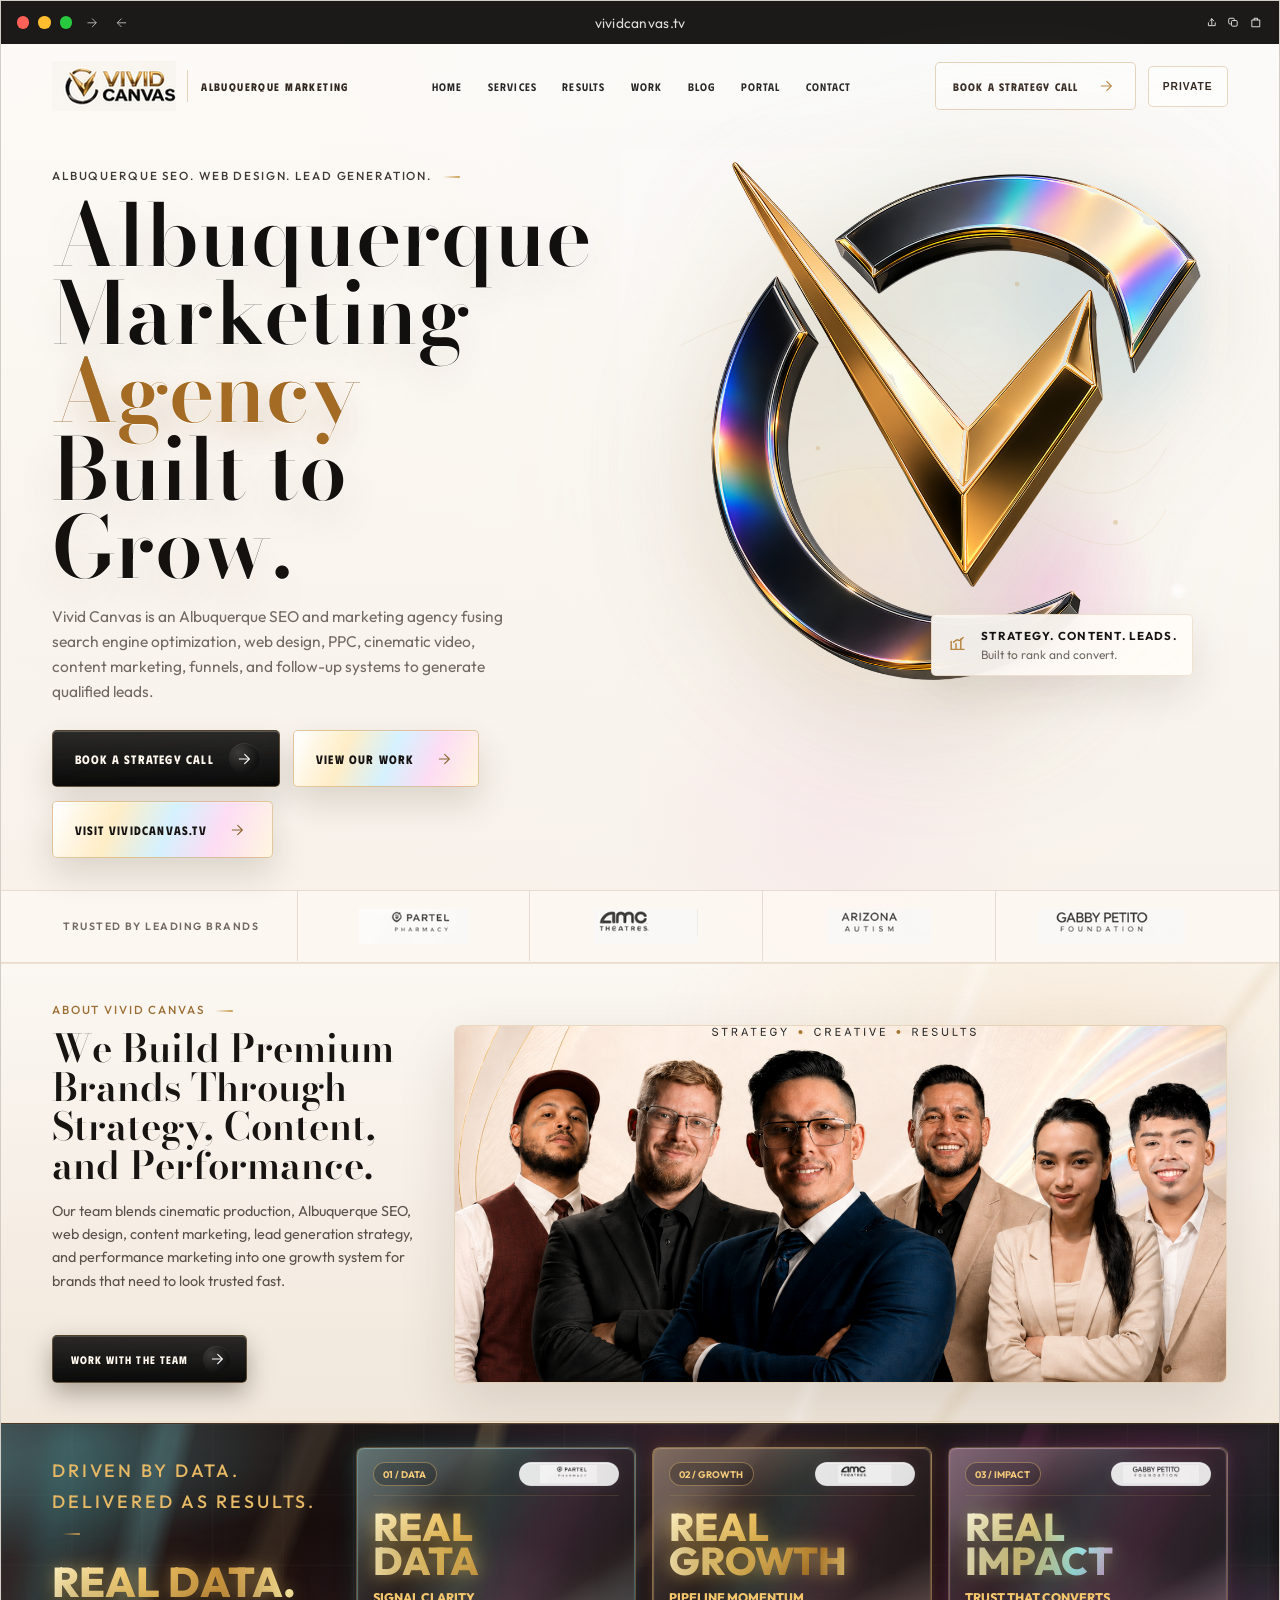
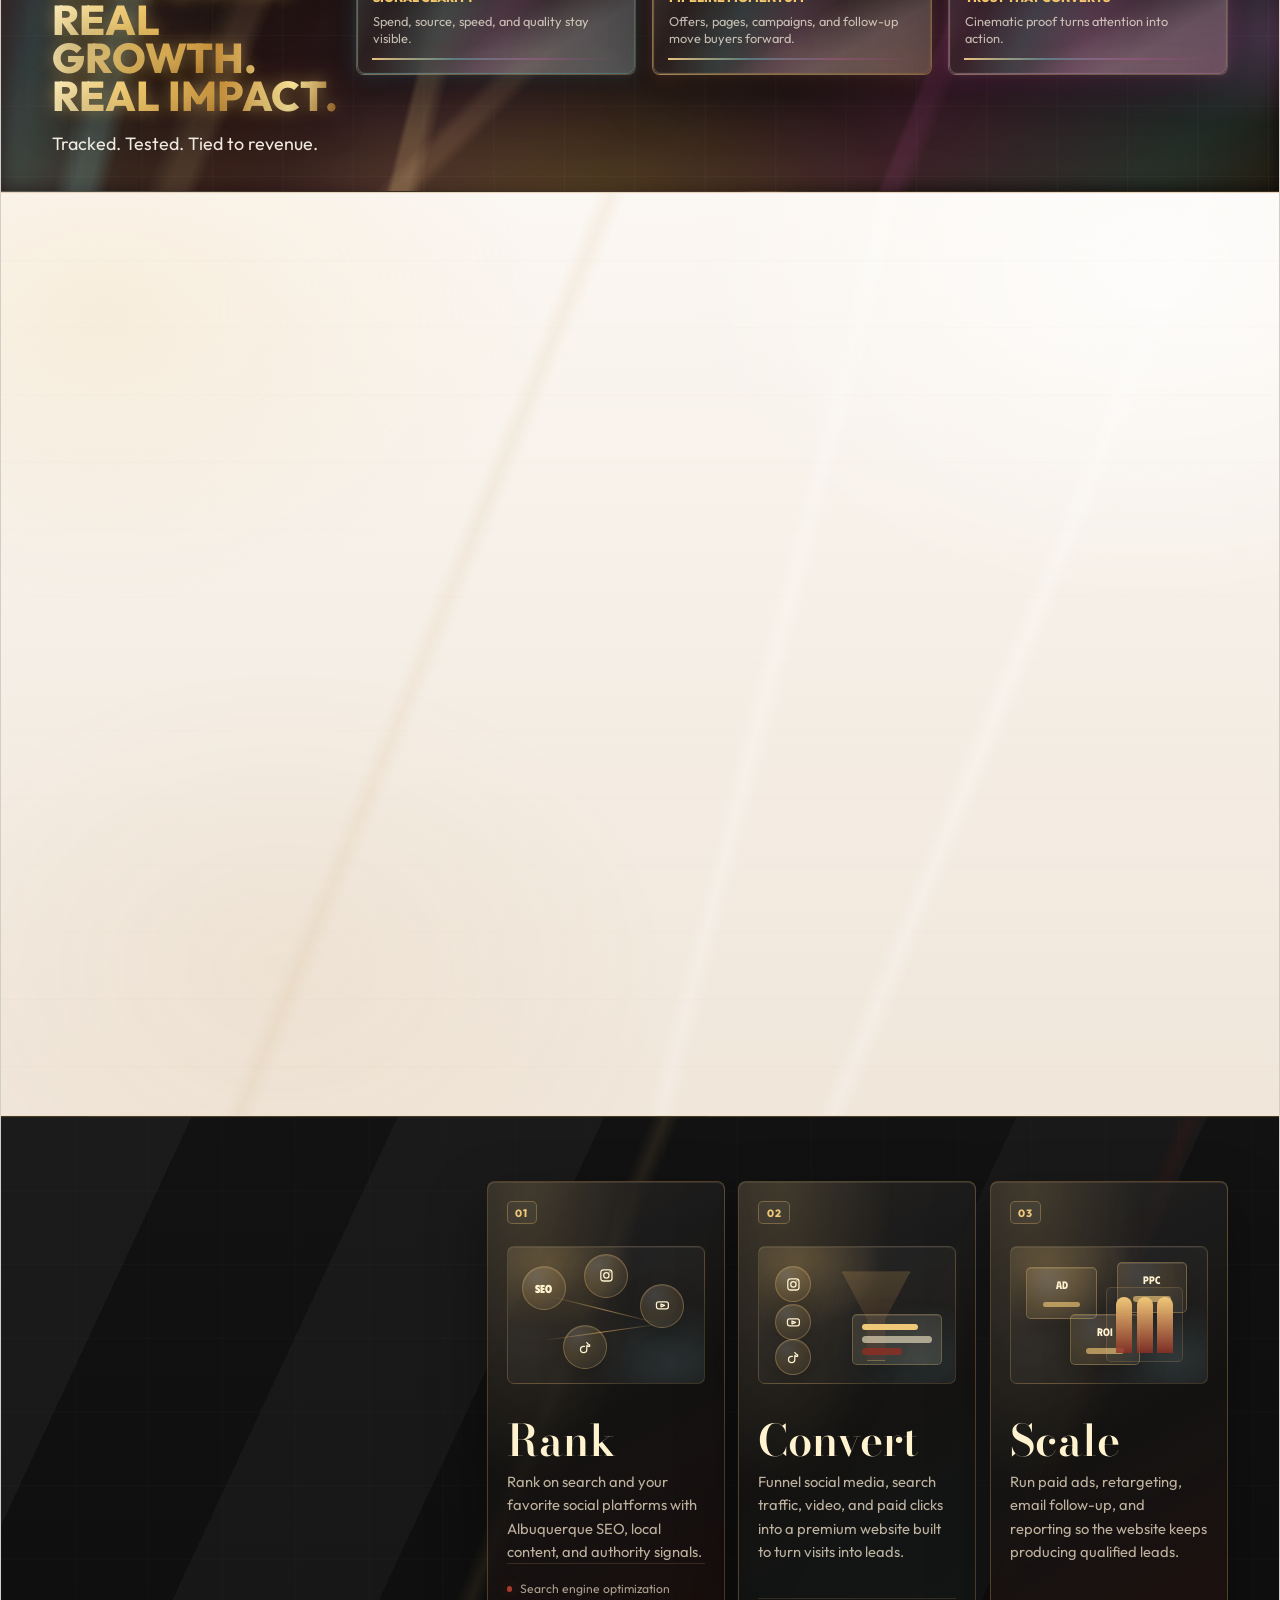
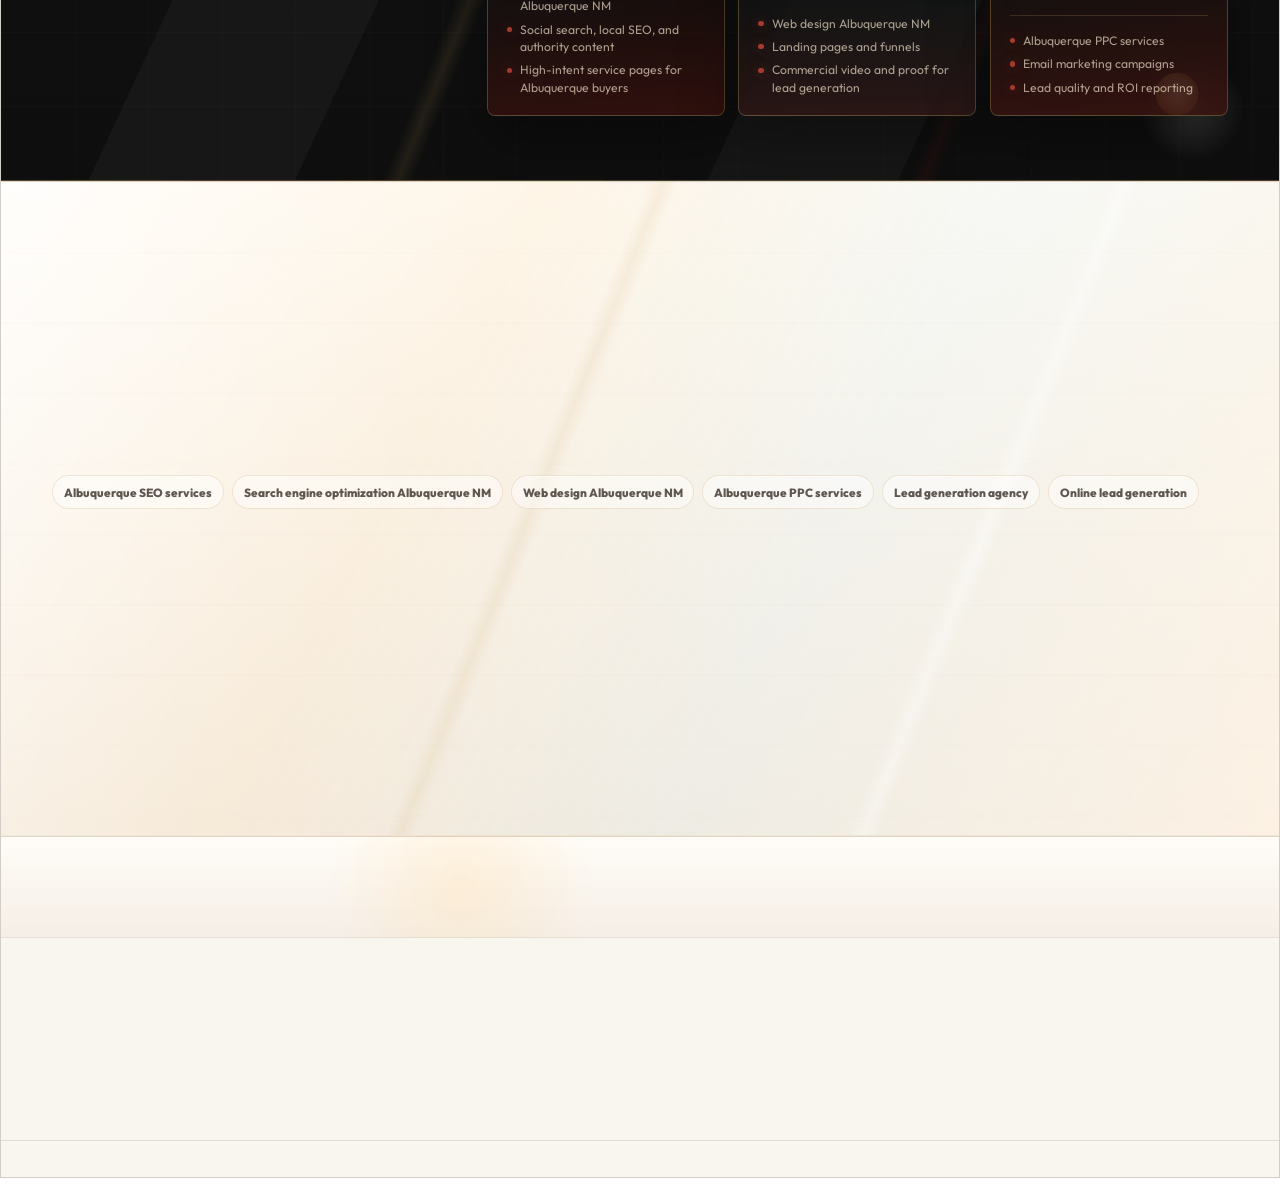
==== commit 96f44ce8: "Fix Vivid Canvas content gallery route" ====
--- a/index.html
+++ b/index.html
@@ -3,28 +3,28 @@
   <head>
     <meta charset="UTF-8" />
     <meta name="viewport" content="width=device-width, initial-scale=1.0" />
-    <title>Albuquerque Marketing Agency | Vivid Canvas TV</title>
+    <title>Albuquerque SEO &amp; Marketing Agency | Vivid Canvas TV</title>
     <meta
       name="description"
-      content="Vivid Canvas TV is an Albuquerque marketing agency specializing in cinematic video production, growth strategy, advertising, websites, funnels, SEO, and sales enablement."
+      content="Vivid Canvas TV is an Albuquerque SEO and marketing agency for web design, PPC, video production, content marketing, funnels, and lead generation systems."
     />
     <meta name="robots" content="index, follow" />
     <meta name="author" content="Vivid Canvas TV, LLC" />
     <link rel="canonical" href="https://vividcanvas.tv/" />
     <meta property="og:type" content="website" />
-    <meta property="og:title" content="Albuquerque Marketing Agency | Vivid Canvas TV" />
+    <meta property="og:title" content="Albuquerque SEO &amp; Marketing Agency | Vivid Canvas TV" />
     <meta
       property="og:description"
-      content="Cinematic production, data-driven marketing, websites, funnels, ads, and sales enablement for Albuquerque and New Mexico brands ready to grow."
+      content="Albuquerque SEO, web design, PPC, video production, content marketing, funnels, and sales enablement for New Mexico brands ready to grow."
     />
     <meta property="og:url" content="https://vividcanvas.tv/" />
     <meta property="og:site_name" content="Vivid Canvas TV" />
     <meta property="og:image" content="https://vividcanvas.tv/assets/hero-emblem-cutout.png" />
     <meta name="twitter:card" content="summary_large_image" />
-    <meta name="twitter:title" content="Albuquerque Marketing Agency | Vivid Canvas TV" />
+    <meta name="twitter:title" content="Albuquerque SEO &amp; Marketing Agency | Vivid Canvas TV" />
     <meta
       name="twitter:description"
-      content="Premium video production, performance marketing, SEO, websites, funnels, and growth systems for Albuquerque brands."
+      content="Premium Albuquerque SEO, web design, PPC, video marketing, and lead generation systems for brands ready to grow."
     />
     <link rel="preconnect" href="https://fonts.googleapis.com" />
     <link rel="preconnect" href="https://fonts.gstatic.com" crossorigin />
@@ -32,7 +32,7 @@
       href="https://fonts.googleapis.com/css2?family=Bodoni+Moda:opsz,wght@6..96,500;6..96,600;6..96,700&family=Gloock&family=Outfit:wght@300;400;500;600;700&family=Phudu:wght@500;600;700;800&display=swap"
       rel="stylesheet"
     />
-    <link rel="stylesheet" href="styles.css?v=brand-film-1" />
+    <link rel="stylesheet" href="styles.css?v=hero-command-2" />
     <script type="application/ld+json">
       {
         "@context": "https://schema.org",
@@ -63,7 +63,7 @@
           "addressRegion": "NM",
           "addressCountry": "US"
         },
-        "description": "Albuquerque marketing agency specializing in cinematic video production, performance marketing, advertising, SEO, websites, funnels, and sales enablement.",
+        "description": "Albuquerque SEO and marketing agency specializing in search engine optimization, web design, PPC, video production, content marketing, funnels, and lead generation systems.",
         "sameAs": [
           "https://vividcanvas.tv/"
         ],
@@ -71,11 +71,12 @@
           "@type": "OfferCatalog",
           "name": "Albuquerque Marketing Services",
           "itemListElement": [
-            { "@type": "Offer", "itemOffered": { "@type": "Service", "name": "Albuquerque Marketing Strategy" } },
-            { "@type": "Offer", "itemOffered": { "@type": "Service", "name": "Video Production" } },
-            { "@type": "Offer", "itemOffered": { "@type": "Service", "name": "Advertising Campaigns" } },
-            { "@type": "Offer", "itemOffered": { "@type": "Service", "name": "Website and Funnel Design" } },
-            { "@type": "Offer", "itemOffered": { "@type": "Service", "name": "SEO and Conversion Optimization" } }
+            { "@type": "Offer", "itemOffered": { "@type": "Service", "name": "Albuquerque SEO Services" } },
+            { "@type": "Offer", "itemOffered": { "@type": "Service", "name": "Search Engine Optimization Albuquerque NM" } },
+            { "@type": "Offer", "itemOffered": { "@type": "Service", "name": "Albuquerque Web Design" } },
+            { "@type": "Offer", "itemOffered": { "@type": "Service", "name": "Albuquerque PPC Services" } },
+            { "@type": "Offer", "itemOffered": { "@type": "Service", "name": "Lead Generation Systems" } },
+            { "@type": "Offer", "itemOffered": { "@type": "Service", "name": "Commercial Video Production" } }
           ]
         }
       }
@@ -237,15 +238,14 @@
           <header class="site-header">
             <a class="brand" href="https://vividcanvas.tv/" aria-label="Vivid Canvas">
               <img class="brand-image" src="assets/logo-vivid.png" alt="Vivid Canvas" />
-              <span class="brand-service">Premium Compounding</span>
+              <span class="brand-service">Albuquerque Marketing</span>
             </a>
 
             <nav class="main-nav" aria-label="Primary">
               <a href="#home">Home</a>
               <a href="#services">Services</a>
-              <a href="#results">Results</a>
-              <a href="#about">About</a>
-              <a href="content-gallery/index.html">Work</a>
+              <a href="#growth-proof">Results</a>
+              <a href="content-gallery/index.html#vc-work">Work</a>
               <a href="blog/index.html">Blog</a>
               <a href="portal-dashboard.html" data-protected-link>Portal</a>
               <a href="#contact">Contact</a>
@@ -278,16 +278,17 @@
 
           <div class="hero-grid section-pad">
             <div class="hero-copy">
-              <p class="eyebrow">Albuquerque Marketing.</p>
+              <p class="eyebrow">Albuquerque SEO. Web Design. Lead Generation.</p>
               <h1>
-                <span class="hero-line luxury-line"><span>Luxury</span> <span>Growth,</span></span>
-                <span class="hero-line highlight">Engineered</span>
-                <span class="hero-line">by Data.</span>
+                <span class="hero-line luxury-line"><span>Albuquerque</span> <span>Marketing</span></span>
+                <span class="hero-line highlight">Agency</span>
+                <span class="hero-line">Built to Grow.</span>
               </h1>
               <p class="hero-text">
-                Vivid Canvas is an Albuquerque marketing agency fusing cinematic
-                production, SEO, growth strategy, funnels, and ad systems to
-                build trust at scale.
+                Vivid Canvas is an Albuquerque SEO and marketing agency fusing
+                search engine optimization, web design, PPC, cinematic video,
+                content marketing, funnels, and follow-up systems to generate
+                qualified leads.
               </p>
               <div class="button-row">
                 <a class="button primary" href="https://vividcanvas.tv/pages/contact">
@@ -296,8 +297,14 @@
                     <svg><use href="#icon-arrow"></use></svg>
                   </span>
                 </a>
-                <a class="button iridescent" href="content-gallery/index.html">
+                <a class="button iridescent" href="content-gallery/index.html#vc-work">
                   <span>View Our Work</span>
+                  <span class="button-arrow plain">
+                    <svg><use href="#icon-arrow"></use></svg>
+                  </span>
+                </a>
+                <a class="button iridescent main-site-cta" href="https://vividcanvas.tv/">
+                  <span>Visit VividCanvas.TV</span>
                   <span class="button-arrow plain">
                     <svg><use href="#icon-arrow"></use></svg>
                   </span>
@@ -312,8 +319,8 @@
               <div class="hero-stat">
                 <svg class="icon"><use href="#icon-chart"></use></svg>
                 <div>
-                  <strong>Data. Creative. Growth.</strong>
-                  <span>Engineered for impact.</span>
+                  <strong>Strategy. Content. Leads.</strong>
+                  <span>Built to rank and convert.</span>
                 </div>
               </div>
             </div>
@@ -332,6 +339,30 @@
             </div>
             <div class="client-logo logo-gabby">
               <img src="assets/logo-gabby.png" alt="Gabby Petito Foundation" />
+            </div>
+          </div>
+        </section>
+
+        <section class="team-proof section-light" id="team" aria-labelledby="team-proof-title">
+          <div class="section-pad team-proof-wrap">
+            <div class="team-proof-copy">
+              <p class="eyebrow">About Vivid Canvas</p>
+              <h2 id="team-proof-title">We Build Premium Brands Through Strategy, Content, and Performance.</h2>
+              <p>
+                Our team blends cinematic production, Albuquerque SEO, web
+                design, content marketing, lead generation strategy, and
+                performance marketing into one growth system for brands that
+                need to look trusted fast.
+              </p>
+              <a class="button primary compact" href="https://vividcanvas.tv/pages/contact">
+                <span>Work With the Team</span>
+                <span class="button-arrow">
+                  <svg><use href="#icon-arrow"></use></svg>
+                </span>
+              </a>
+            </div>
+            <div class="team-proof-visual">
+              <img src="assets/team-vivid-group.png" alt="Vivid Canvas team portrait" />
             </div>
           </div>
         </section>
@@ -383,29 +414,7 @@
           </div>
         </section>
 
-        <section class="team-proof section-light" aria-labelledby="team-proof-title">
-          <div class="section-pad team-proof-wrap">
-            <div class="team-proof-copy">
-              <p class="eyebrow">About Vivid Canvas</p>
-              <h2 id="team-proof-title">We Build Premium Brands Through Strategy, Content, and Performance.</h2>
-              <p>
-                Our team blends field-tested marketing expertise with cinematic
-                production to create growth systems that scale.
-              </p>
-              <a class="button primary compact" href="#about">
-                <span>Meet the Team</span>
-                <span class="button-arrow">
-                  <svg><use href="#icon-arrow"></use></svg>
-                </span>
-              </a>
-            </div>
-            <div class="team-proof-visual">
-              <img src="assets/team-vivid-group.png" alt="Vivid Canvas team portrait" />
-            </div>
-          </div>
-        </section>
-
-        <section class="services services-showcase section-dark" id="services">
+        <section class="services services-showcase section-light" id="services">
           <div class="section-pad services-showcase-grid">
             <div class="section-lead services-showcase-lead">
               <div class="services-brand-pill">
@@ -419,8 +428,9 @@
                 <span>Performance.</span>
               </h2>
               <p>
-                Vivid Canvas connects the offer, audience, website, content,
-                ads, sales process, and follow-up systems into one growth engine.
+                Vivid Canvas connects Albuquerque SEO services, web design,
+                PPC advertising, commercial video, content marketing, sales
+                process, and follow-up systems into one growth engine.
               </p>
               <div class="services-signal-strip">
                 <span>Strategy • Creativity • Performance</span>
@@ -446,7 +456,7 @@
                 <div class="service-photo-copy">
                   <span><svg class="icon"><use href="#icon-strategy"></use></svg>Strategy</span>
                   <h3>Marketing Strategy</h3>
-                  <p>Positioning, offers, roadmaps, and market logic.</p>
+                  <p>Positioning, offers, search intent, roadmaps, and market logic.</p>
                 </div>
               </article>
               <article class="service-photo-card card-creative card-tall">
@@ -461,8 +471,8 @@
                 <img src="assets/services-performance-dashboard.jpg" alt="Dark analytics dashboard on a laptop with campaign charts" />
                 <div class="service-photo-copy">
                   <span><svg class="icon"><use href="#icon-insight"></use></svg>Performance</span>
-                  <h3>Advertising</h3>
-                  <p>Paid systems across the channels that fit the market.</p>
+                  <h3>PPC &amp; Paid Media</h3>
+                  <p>Albuquerque PPC services across the channels that fit the market.</p>
                 </div>
               </article>
               <article class="service-photo-card card-merch">
@@ -484,8 +494,8 @@
                 <img src="assets/services-content-phone.jpg" alt="A hand reviewing content on a phone with iridescent light streaks" />
                 <div class="service-photo-copy">
                   <span><svg class="icon"><use href="#icon-funnel"></use></svg>Funnels</span>
-                  <h3>Website &amp; Funnels</h3>
-                  <p>Premium pages built as conversion tools.</p>
+                  <h3>Web Design &amp; Funnels</h3>
+                  <p>Albuquerque web design built as a conversion tool.</p>
                 </div>
               </article>
               <article class="service-photo-card card-wide">
@@ -500,304 +510,105 @@
                 <img src="assets/services-signage.jpg" alt="Vivid Canvas sign glowing on a dark exterior wall" />
                 <div class="service-photo-copy">
                   <span><svg class="icon"><use href="#icon-compass"></use></svg>Authority</span>
-                  <h3>Conversion Optimization</h3>
-                  <p>Pages, testing, and reporting that sharpen the path to action.</p>
+                  <h3>SEO &amp; Conversion Optimization</h3>
+                  <p>Search engine optimization, testing, and reporting that sharpen the path to action.</p>
                 </div>
               </article>
             </div>
           </div>
         </section>
 
-        <section class="philosophy edge-experience section-dark" data-edge-experience data-edge-theme="dark">
-          <div class="edge-glow-field" aria-hidden="true">
-            <span></span>
-            <span></span>
-            <span></span>
-          </div>
-
-          <div class="section-pad edge-grid">
-            <div class="edge-copy">
-              <div class="edge-topbar">
-                <p class="eyebrow">The Vivid Canvas Edge</p>
-                <button class="edge-mode-switch" type="button" data-edge-mode-toggle aria-pressed="false">
-                  <span class="edge-switch-track" aria-hidden="true">
-                    <span class="edge-switch-thumb"></span>
-                  </span>
-                  <span data-edge-mode-label>Light Mode</span>
-                </button>
-              </div>
-
-              <h2>Creative gets attention. Strategy converts it. Systems scale it.</h2>
+        <section class="growth-command section-dark" id="creative-systems" aria-labelledby="growth-command-title">
+          <div class="section-pad growth-command-grid">
+            <div class="growth-command-lead">
+              <p class="eyebrow gold-tone">Vivid Canvas Command Center</p>
+              <h2 id="growth-command-title">Rank. Convert. Scale.</h2>
               <p>
-                Every asset has a job: make people trust the company, clarify
-                the offer, reduce hesitation, and move qualified prospects closer
-                to action.
+                Albuquerque SEO, web design, PPC advertising, commercial video,
+                and lead generation systems built into one clear growth cockpit.
               </p>
-
-              <div class="edge-mode-controls" role="tablist" aria-label="Vivid Canvas edge focus">
-                <button type="button" class="is-active" data-edge-focus="creative" data-edge-title="Creative Intelligence" data-edge-meta="Media assets, attention signals, visual hooks">Creative</button>
-                <button type="button" data-edge-focus="strategy" data-edge-title="Conversion Strategy" data-edge-meta="Funnels, offers, audience paths">Strategy</button>
-                <button type="button" data-edge-focus="systems" data-edge-title="Growth Systems" data-edge-meta="Automation, reporting, follow-up loops">Systems</button>
-              </div>
-
-              <div class="edge-copy-metrics" aria-label="Interactive edge metrics">
-                <button type="button" class="is-active" data-edge-hotspot="creative">
-                  <strong>94%</strong>
-                  <span>Visual Trust</span>
-                </button>
-                <button type="button" data-edge-hotspot="strategy">
-                  <strong>3.8x</strong>
-                  <span>Offer Lift</span>
-                </button>
-                <button type="button" data-edge-hotspot="systems">
-                  <strong>12m</strong>
-                  <span>Lead Speed</span>
-                </button>
-              </div>
-            </div>
-
-            <div class="edge-stage" data-edge-stage data-active="creative" aria-label="Interactive Vivid Canvas edge preview">
-              <div class="edge-dashboard-shell">
-                <aside class="edge-ui-rail" aria-label="Vivid Canvas edge modules">
-                  <img src="assets/logo-vivid.png" alt="" />
-                  <button type="button" class="is-active" data-edge-hotspot="creative" aria-label="Show creative intelligence"><span></span></button>
-                  <button type="button" data-edge-hotspot="strategy" aria-label="Show conversion strategy"><span></span></button>
-                  <button type="button" data-edge-hotspot="systems" aria-label="Show growth systems"><span></span></button>
-                  <button type="button" data-edge-hotspot="creative" aria-label="Show media signals"><span></span></button>
-                  <button type="button" data-edge-hotspot="systems" aria-label="Show automation signals"><span></span></button>
-                </aside>
-                <div class="edge-dashboard-main">
-                  <div class="edge-dashboard-topline">
-                    <div>
-                      <span>Vivid Canvas OS</span>
-                      <strong data-edge-stage-title>Creative Intelligence</strong>
-                    </div>
-                    <p data-edge-stage-meta>Media assets, attention signals, visual hooks</p>
-                    <div class="edge-dashboard-stats" aria-hidden="true">
-                      <span><b>45k</b> signals</span>
-                      <span><b>217%</b> lift</span>
-                      <span><b>98</b> clarity</span>
-                    </div>
-                  </div>
-
-                  <div class="edge-dashboard-body">
-                    <div class="edge-hero-screen">
-                      <div class="edge-stage-orbit" aria-hidden="true"></div>
-                      <figure class="edge-photo-panel is-active" data-edge-panel="creative">
-                        <img src="assets/edge-creative-ui.png" alt="Luxury creative campaign interface with media cards and attention analytics" />
-                      </figure>
-                      <figure class="edge-photo-panel" data-edge-panel="strategy">
-                        <img src="assets/edge-strategy-ui.png" alt="Luxury strategy interface with funnel paths and conversion analytics" />
-                      </figure>
-                      <figure class="edge-photo-panel" data-edge-panel="systems">
-                        <img src="assets/edge-systems-ui.png" alt="Luxury systems interface with automation flows and performance dashboards" />
-                      </figure>
-                    </div>
-
-                    <div class="edge-analytics-stack" aria-label="Interactive edge analytics">
-                      <article class="is-active" data-edge-hotspot="creative">
-                        <span>Signal Heat</span>
-                        <div class="edge-heatmap"></div>
-                        <p>Attention density by asset.</p>
-                      </article>
-                      <article data-edge-hotspot="strategy">
-                        <span>Lift Curve</span>
-                        <div class="edge-line-chart">
-                          <i></i><i></i><i></i><i></i><i></i><i></i>
-                        </div>
-                        <p>Conversion pressure by offer.</p>
-                      </article>
-                      <article data-edge-hotspot="systems">
-                        <span>Content Mix</span>
-                        <div class="edge-thumb-grid">
-                          <button type="button" data-edge-hotspot="creative" aria-label="Show creative media assets"><img src="assets/services-content-phone.jpg" alt="" /></button>
-                          <button type="button" data-edge-hotspot="strategy" aria-label="Show strategy production plan"><img src="assets/services-studio-light.jpg" alt="" /></button>
-                          <button type="button" data-edge-hotspot="systems" aria-label="Show systems merch asset"><img src="assets/services-merch-packaging.jpg" alt="" /></button>
-                        </div>
-                        <p>Assets ready for deployment.</p>
-                      </article>
-                    </div>
-                  </div>
-
-                  <div class="edge-timeline" aria-label="Interactive growth timeline">
-                    <button type="button" class="is-active" data-edge-hotspot="creative" style="--bar: 54%" aria-label="Show attention phase"><strong>Hook</strong><span>creative pull</span></button>
-                    <button type="button" data-edge-hotspot="strategy" style="--bar: 82%" aria-label="Show conversion phase"><strong>Offer</strong><span>buyer clarity</span></button>
-                    <button type="button" data-edge-hotspot="systems" style="--bar: 68%" aria-label="Show systems phase"><strong>Follow-Up</strong><span>deal motion</span></button>
-                    <button type="button" data-edge-hotspot="systems" style="--bar: 91%" aria-label="Show scale phase"><strong>Scale</strong><span>report loop</span></button>
-                  </div>
-                </div>
-              </div>
-            </div>
-
-            <div class="edge-principles">
-              <article class="edge-principle-card is-active" data-edge-card="creative">
-                <span>01</span>
-                <div>
-                  <small>Creative</small>
-                  <h3>Trust at Scale</h3>
-                  <p>Cinematic visuals that make a company feel established, credible, and easy to believe.</p>
-                  <div class="edge-card-bars" aria-hidden="true"><i style="--w: 84%"></i><i style="--w: 64%"></i></div>
-                </div>
-              </article>
-              <article class="edge-principle-card" data-edge-card="strategy">
-                <span>02</span>
-                <div>
-                  <small>Strategy</small>
-                  <h3>Conversion Clarity</h3>
-                  <p>Messaging, pages, and campaigns that explain what you do and why the buyer should care.</p>
-                  <div class="edge-card-bars" aria-hidden="true"><i style="--w: 72%"></i><i style="--w: 88%"></i></div>
-                </div>
-              </article>
-              <article class="edge-principle-card" data-edge-card="systems">
-                <span>03</span>
-                <div>
-                  <small>Systems</small>
-                  <h3>Growth Systems</h3>
-                  <p>Testing, reporting, follow-up, and optimization so momentum compounds instead of fading.</p>
-                  <div class="edge-card-bars" aria-hidden="true"><i style="--w: 58%"></i><i style="--w: 94%"></i></div>
-                </div>
-              </article>
-            </div>
-          </div>
-        </section>
-
-        <section class="premium-brand-film" id="results" data-brand-film data-brand-mode="strategy">
-          <div class="brand-film-bg" aria-hidden="true">
-            <span></span>
-            <span></span>
-            <span></span>
-          </div>
-
-          <div class="section-pad brand-film-grid">
-            <article class="brand-story-panel" data-brand-parallax style="--depth: -14">
-              <p class="eyebrow gold-tone">Premium Brand Engine</p>
-              <h2 aria-label="We build premium brands">
-                <span class="brand-word">We</span>
-                <span class="brand-word">Build</span>
-                <span class="brand-word accent">Premium</span>
-                <span class="brand-word">Brands.</span>
-              </h2>
-              <p class="brand-story-lead" data-brand-copy>
-                Strategy sharpens the offer, production makes it desirable,
-                and performance turns attention into measurable growth.
-              </p>
-
-              <div class="brand-mode-switcher" role="tablist" aria-label="Premium brand focus">
-                <button type="button" class="is-active" data-brand-mode-trigger="strategy">Strategy</button>
-                <button type="button" data-brand-mode-trigger="production">Production</button>
-                <button type="button" data-brand-mode-trigger="performance">Performance</button>
-              </div>
-
-              <div class="brand-proof-grid" aria-label="Premium brand signals">
-                <button type="button" class="brand-proof-card is-active" data-brand-mode-trigger="strategy">
-                  <span>01</span>
-                  <strong>Position</strong>
-                  <em>Offer, audience, and message alignment.</em>
-                </button>
-                <button type="button" class="brand-proof-card" data-brand-mode-trigger="production">
-                  <span>02</span>
-                  <strong>Produce</strong>
-                  <em>Cinematic assets with a luxury visual standard.</em>
-                </button>
-                <button type="button" class="brand-proof-card" data-brand-mode-trigger="performance">
-                  <span>03</span>
-                  <strong>Compound</strong>
-                  <em>Pages, ads, reports, and follow-up loops.</em>
-                </button>
-              </div>
-            </article>
-
-            <article class="brand-video-panel" data-brand-parallax style="--depth: 18">
-              <div class="brand-video-topline">
-                <div>
-                  <span>Vivid Canvas Feature</span>
-                  <strong data-brand-video-title>Premium Brand Film</strong>
-                </div>
-                <p data-brand-video-meta>Strategy Cut</p>
-              </div>
-
-              <button type="button" class="brand-video-frame" data-brand-video aria-pressed="false">
-                <img src="assets/services-collage-generated-source.jpg" alt="Vivid Canvas premium brand film collage with strategy creative and performance visuals" />
-                <span class="brand-video-sheen" aria-hidden="true"></span>
-                <span class="brand-play-orb" aria-hidden="true">
-                  <span class="brand-play-triangle"></span>
-                </span>
-                <span class="brand-video-caption">
-                  <strong data-brand-video-caption>Brand strategy in motion.</strong>
-                  <em>Brand film / 00:45</em>
-                </span>
-              </button>
-
-              <div class="brand-video-controls" aria-label="Interactive brand film controls">
-                <button type="button" class="is-active" data-brand-mode-trigger="strategy">
-                  <span>Strategy</span><i style="--fill: 72%"></i>
-                </button>
-                <button type="button" data-brand-mode-trigger="production">
-                  <span>Creative</span><i style="--fill: 88%"></i>
-                </button>
-                <button type="button" data-brand-mode-trigger="performance">
-                  <span>Scale</span><i style="--fill: 64%"></i>
-                </button>
-              </div>
-            </article>
-          </div>
-        </section>
-
-        <section class="about-showcase" id="about">
-          <div class="about-grid">
-            <aside class="about-panel">
-              <p class="eyebrow gold-tone">About Vivid Canvas</p>
-              <h2>We Build Premium Brands Through Strategy, Content, and Performance.</h2>
-              <p>
-                Our team is in the field and in the numbers, crafting high-impact
-                visuals and engineered marketing systems for brands that demand
-                excellence.
-              </p>
-
-              <ul class="about-list" aria-label="Vivid Canvas capabilities">
-                <li>
-                  <svg class="icon"><use href="#icon-strategy"></use></svg>
-                  <span><strong>Strategy</strong>Data-driven plans that define measurable growth.</span>
-                </li>
-                <li>
-                  <svg class="icon"><use href="#icon-clapper"></use></svg>
-                  <span><strong>Production</strong>Cinematic content built to captivate and convert.</span>
-                </li>
-                <li>
-                  <svg class="icon"><use href="#icon-target"></use></svg>
-                  <span><strong>Performance</strong>Campaigns engineered for real, scalable results.</span>
-                </li>
-                <li>
-                  <svg class="icon"><use href="#icon-pencil"></use></svg>
-                  <span><strong>Creative Direction</strong>Storytelling that builds brands and earns trust.</span>
-                </li>
-                <li>
-                  <svg class="icon"><use href="#icon-insight"></use></svg>
-                  <span><strong>Market Intelligence</strong>Insights that uncover opportunity and keep you ahead.</span>
-                </li>
-              </ul>
-
-              <a class="button primary compact" href="#contact">
-                <span>Learn More About Us</span>
-                <span class="button-arrow">
-                  <svg><use href="#icon-arrow"></use></svg>
-                </span>
+              <a class="button primary compact" href="https://vividcanvas.tv/pages/contact">
+                <span>Book a Strategy Call</span>
+                <span class="button-arrow"><svg><use href="#icon-arrow"></use></svg></span>
               </a>
-            </aside>
-
-            <div class="about-gallery">
-              <figure class="about-photo hero-photo">
-                <img src="assets/team-4.png" alt="Vivid Canvas production crew filming a premium event" />
-              </figure>
-              <figure class="about-photo">
-                <img src="assets/team-2.png" alt="Videographer filming on location" />
-              </figure>
-              <figure class="about-photo">
-                <img src="assets/team-3.png" alt="Production team filming a luxury automotive scene" />
-              </figure>
-              <figure class="about-photo">
-                <img src="assets/team-5.png" alt="Camera operator filming an evening brand event" />
-              </figure>
+            </div>
+
+            <div class="growth-command-cards" aria-label="Vivid Canvas growth system">
+              <article class="growth-card">
+                <span class="growth-card-number">01</span>
+                <div class="growth-visual rank-visual" aria-hidden="true">
+                  <span class="social-node node-google">SEO</span>
+                  <span class="social-node node-instagram"><svg class="icon"><use href="#icon-instagram"></use></svg></span>
+                  <span class="social-node node-youtube"><svg class="icon"><use href="#icon-youtube"></use></svg></span>
+                  <span class="social-node node-tiktok"><svg class="icon"><use href="#icon-tiktok"></use></svg></span>
+                  <span class="rank-line line-one"></span>
+                  <span class="rank-line line-two"></span>
+                </div>
+                <h3>Rank</h3>
+                <p>
+                  Rank on search and your favorite social platforms with
+                  Albuquerque SEO, local content, and authority signals.
+                </p>
+                <ul>
+                  <li>Search engine optimization Albuquerque NM</li>
+                  <li>Social search, local SEO, and authority content</li>
+                  <li>High-intent service pages for Albuquerque buyers</li>
+                </ul>
+              </article>
+
+              <article class="growth-card">
+                <span class="growth-card-number">02</span>
+                <div class="growth-visual convert-visual" aria-hidden="true">
+                  <span class="source-dot source-one"><svg class="icon"><use href="#icon-instagram"></use></svg></span>
+                  <span class="source-dot source-two"><svg class="icon"><use href="#icon-youtube"></use></svg></span>
+                  <span class="source-dot source-three"><svg class="icon"><use href="#icon-tiktok"></use></svg></span>
+                  <span class="funnel-shape"></span>
+                  <span class="website-card">
+                    <i></i>
+                    <b></b>
+                    <em></em>
+                  </span>
+                </div>
+                <h3>Convert</h3>
+                <p>
+                  Funnel social media, search traffic, video, and paid clicks
+                  into a premium website built to turn visits into leads.
+                </p>
+                <ul>
+                  <li>Web design Albuquerque NM</li>
+                  <li>Landing pages and funnels</li>
+                  <li>Commercial video and proof for lead generation</li>
+                </ul>
+              </article>
+
+              <article class="growth-card">
+                <span class="growth-card-number">03</span>
+                <div class="growth-visual scale-visual" aria-hidden="true">
+                  <span class="ad-card ad-one">
+                    <b>Ad</b>
+                    <i></i>
+                  </span>
+                  <span class="ad-card ad-two">
+                    <b>PPC</b>
+                    <i></i>
+                  </span>
+                  <span class="ad-card ad-three">
+                    <b>ROI</b>
+                    <i></i>
+                  </span>
+                  <span class="scale-graph"><i></i><i></i><i></i></span>
+                </div>
+                <h3>Scale</h3>
+                <p>
+                  Run paid ads, retargeting, email follow-up, and reporting so
+                  the website keeps producing qualified leads.
+                </p>
+                <ul>
+                  <li>Albuquerque PPC services</li>
+                  <li>Email marketing campaigns</li>
+                  <li>Lead quality and ROI reporting</li>
+                </ul>
+              </article>
             </div>
           </div>
         </section>
@@ -805,31 +616,75 @@
         <section class="local-market section-light" id="albuquerque-marketing">
           <div class="section-pad local-market-grid">
             <div class="section-lead">
-              <p class="eyebrow">Albuquerque Marketing</p>
-              <h2>Built in New Mexico for Brands Ready to Look Bigger, Sharper, and Easier to Trust.</h2>
+              <p class="eyebrow">Albuquerque SEO &amp; Marketing Services</p>
+              <h2>Built in New Mexico. Designed to Rank and Convert.</h2>
             </div>
 
             <div class="local-copy">
               <p>
-                From Albuquerque medical clinics and wellness brands to luxury
-                real estate, hospitality, entertainment, and high-ticket service
-                companies, Vivid Canvas builds the assets and systems that make
-                local buyers take action.
+                Vivid Canvas helps Albuquerque and New Mexico brands look
+                premium, show up in search, and turn attention into qualified
+                conversations. We connect Albuquerque SEO services, search
+                engine optimization Albuquerque NM, web design Albuquerque NM,
+                content marketing, commercial video production, Albuquerque PPC
+                services, online lead generation, and follow-up into one clean
+                growth system.
               </p>
             </div>
 
-            <article class="local-card">
-              <h3>Albuquerque SEO &amp; Authority</h3>
-              <p>Pages, content, proof, and local positioning built to make your market understand why you lead.</p>
-            </article>
-            <article class="local-card">
-              <h3>Video-First Campaigns</h3>
-              <p>Premium visuals that turn trust into ads, landing pages, social proof, and sales assets.</p>
-            </article>
-            <article class="local-card">
-              <h3>Lead Generation Systems</h3>
-              <p>Offer clarity, conversion-focused pages, paid media, follow-up, and reporting tied to real business outcomes.</p>
-            </article>
+            <ul class="local-keyword-strip" aria-label="Vivid Canvas Albuquerque SEO service keywords">
+              <li>Albuquerque SEO services</li>
+              <li>Search engine optimization Albuquerque NM</li>
+              <li>Web design Albuquerque NM</li>
+              <li>Albuquerque PPC services</li>
+              <li>Lead generation agency</li>
+              <li>Online lead generation</li>
+            </ul>
+
+            <div class="local-cards" aria-label="Albuquerque marketing growth services">
+              <article class="local-card">
+                <div class="local-card-top">
+                  <span class="local-card-number">01</span>
+                  <span class="local-card-icon" aria-hidden="true">
+                    <svg class="icon"><use href="#icon-compass"></use></svg>
+                  </span>
+                </div>
+                <h3>Rank Locally</h3>
+                <p>Albuquerque SEO services, service pages, content marketing, and search visibility for New Mexico buyers.</p>
+                <ul class="local-card-points">
+                  <li>Google intent</li>
+                  <li>Local authority</li>
+                </ul>
+              </article>
+              <article class="local-card">
+                <div class="local-card-top">
+                  <span class="local-card-number">02</span>
+                  <span class="local-card-icon" aria-hidden="true">
+                    <svg class="icon"><use href="#icon-bullseye"></use></svg>
+                  </span>
+                </div>
+                <h3>Convert Faster</h3>
+                <p>Premium web design, clear offers, proof, contact paths, and mobile pages built to move prospects forward.</p>
+                <ul class="local-card-points">
+                  <li>Proof-led pages</li>
+                  <li>Clear CTAs</li>
+                </ul>
+              </article>
+              <article class="local-card">
+                <div class="local-card-top">
+                  <span class="local-card-number">03</span>
+                  <span class="local-card-icon" aria-hidden="true">
+                    <svg class="icon"><use href="#icon-rocket"></use></svg>
+                  </span>
+                </div>
+                <h3>Follow Up</h3>
+                <p>PPC advertising, commercial video production, lead generation systems, email marketing, and ROI reporting.</p>
+                <ul class="local-card-points">
+                  <li>Lead response</li>
+                  <li>ROI reporting</li>
+                </ul>
+              </article>
+            </div>
           </div>
         </section>
 
@@ -855,18 +710,20 @@
             <div class="footer-column">
               <h3>Services</h3>
               <a href="#services">Marketing Strategy</a>
-              <a href="#services">Advertising</a>
+              <a href="#services">Albuquerque SEO</a>
+              <a href="#services">Web Design</a>
+              <a href="#services">PPC Advertising</a>
               <a href="#services">Creative Production</a>
-              <a href="#services">Website &amp; Funnels</a>
+              <a href="#services">Lead Generation</a>
               <a href="#services">Brand Positioning</a>
               <a href="#services">Sales Enablement</a>
             </div>
 
             <div class="footer-column">
               <h3>Company</h3>
-              <a href="#about">About Us</a>
-              <a href="content-gallery/index.html">Our Work</a>
+              <a href="content-gallery/index.html#vc-work">Our Work</a>
               <a href="blog/index.html">Marketing Blog</a>
+              <a href="blog/lead-generation-agency.html">Lead Generation Guide</a>
               <a href="https://vividcanvas.tv/pages/contact">Careers</a>
               <a href="https://vividcanvas.tv/pages/contact">Contact</a>
             </div>
@@ -877,17 +734,16 @@
               <a href="tel:+15054929404">(505) 492-9404</a>
               <p>vividcanvas.tv</p>
               <div class="socials">
-                <a href="https://vividcanvas.tv/" aria-label="Instagram"><svg><use href="#icon-instagram"></use></svg></a>
-                <a href="https://vividcanvas.tv/" aria-label="LinkedIn"><svg><use href="#icon-linkedin"></use></svg></a>
-                <a href="https://vividcanvas.tv/" aria-label="YouTube"><svg><use href="#icon-youtube"></use></svg></a>
-                <a href="https://vividcanvas.tv/" aria-label="TikTok"><svg><use href="#icon-tiktok"></use></svg></a>
+                <a href="https://www.instagram.com/vividcanvastv/" aria-label="Instagram"><svg><use href="#icon-instagram"></use></svg></a>
+                <a href="https://www.youtube.com/@vividcanvastv" aria-label="YouTube"><svg><use href="#icon-youtube"></use></svg></a>
+                <a href="https://www.tiktok.com/@vividcanvastv" aria-label="TikTok"><svg><use href="#icon-tiktok"></use></svg></a>
               </div>
             </div>
 
             <div class="footer-card">
-              <p class="eyebrow gold-tone">Data. Creative. Growth.</p>
-              <h3>Engineered for Impact.</h3>
-              <div class="orb"></div>
+              <p class="eyebrow gold-tone">Vivid Canvas TV</p>
+              <h3>Strategy, content, and ads built to turn attention into leads.</h3>
+              <a href="https://vividcanvas.tv/">Visit the main site</a>
             </div>
           </div>
 
@@ -901,6 +757,6 @@
         </footer>
       </main>
     </div>
-    <script src="access.js"></script>
+    <script src="access.js?v=hero-command-2"></script>
   </body>
 </html>
--- a/styles.css
+++ b/styles.css
@@ -25,6 +25,1954 @@
   --font-luxury: "Bodoni Moda", "Gloock", "Didot", "Bodoni 72", Georgia, serif;
 }
 
+@keyframes premiumWiggleIn {
+  0% {
+    opacity: 0;
+    transform:
+      translate3d(var(--reveal-x, 0), var(--reveal-y, 1rem), 0)
+      rotate(var(--reveal-tilt, 0deg))
+      scale(0.965);
+    filter: blur(10px);
+  }
+  46% {
+    opacity: 1;
+    transform:
+      translate3d(var(--reveal-back-x, -0.22rem), var(--reveal-back-y, -0.16rem), 0)
+      rotate(var(--reveal-back-tilt, -0.55deg))
+      scale(1.018);
+    filter: blur(0);
+  }
+  66% {
+    transform:
+      translate3d(var(--reveal-forward-x, 0.16rem), var(--reveal-forward-y, 0.1rem), 0)
+      rotate(var(--reveal-forward-tilt, 0.3deg))
+      scale(0.996);
+  }
+  82% {
+    transform:
+      translate3d(var(--reveal-settle-x, -0.06rem), var(--reveal-settle-y, -0.04rem), 0)
+      rotate(var(--reveal-settle-tilt, -0.12deg))
+      scale(1.004);
+  }
+  100% {
+    opacity: 1;
+    transform: translate3d(0, 0, 0) rotate(0deg) scale(1);
+    filter: blur(0);
+  }
+}
+
+@keyframes floatNode {
+  0%, 100% {
+    transform: translate3d(0, 0, 0) rotate(0deg);
+  }
+  35% {
+    transform: translate3d(0.36rem, -0.34rem, 0) rotate(4deg);
+  }
+  68% {
+    transform: translate3d(-0.22rem, 0.18rem, 0) rotate(-2deg);
+  }
+}
+
+@keyframes funnelTravel {
+  0% {
+    opacity: 0.48;
+    transform: translate3d(0, 0, 0) scale(1);
+  }
+  48% {
+    opacity: 1;
+    transform: translate3d(3.4rem, 1.2rem, 0) scale(0.82);
+  }
+  100% {
+    opacity: 0.48;
+    transform: translate3d(5.7rem, 2.45rem, 0) scale(0.58);
+  }
+}
+
+@keyframes websitePulse {
+  0%, 100% {
+    transform: translate3d(0, 0, 0) scale(1);
+    box-shadow: 0 18px 44px rgba(0, 0, 0, 0.28), inset 0 1px 0 rgba(255, 255, 255, 0.18);
+  }
+  50% {
+    transform: translate3d(0, -0.18rem, 0) scale(1.025);
+    box-shadow: 0 24px 58px rgba(0, 0, 0, 0.34), 0 0 40px rgba(232, 185, 103, 0.18), inset 0 1px 0 rgba(255, 255, 255, 0.2);
+  }
+}
+
+@keyframes adLift {
+  0%, 100% {
+    transform: translate3d(0, 0, 0) rotate(0deg);
+  }
+  42% {
+    transform: translate3d(0.24rem, -0.48rem, 0) rotate(2deg);
+  }
+  74% {
+    transform: translate3d(-0.12rem, 0.16rem, 0) rotate(-1deg);
+  }
+}
+
+@keyframes graphRun {
+  0%, 100% {
+    transform: scaleY(0.45);
+  }
+  50% {
+    transform: scaleY(1);
+  }
+}
+
+.reveal-ready .reveal-item {
+  opacity: 0;
+  transform:
+    translate3d(var(--reveal-x, 0), var(--reveal-y, 1rem), 0)
+    rotate(var(--reveal-tilt, 0deg))
+    scale(0.965);
+  transform-origin: 50% 55%;
+  will-change: transform, opacity, filter;
+}
+
+.reveal-ready .reveal-item.is-visible {
+  animation: premiumWiggleIn 0.92s cubic-bezier(0.16, 1, 0.3, 1) var(--reveal-delay, 0ms) both;
+}
+
+.reveal-ready .reveal-item.reveal-complete {
+  opacity: 1;
+  transform: none;
+  filter: none;
+  will-change: auto;
+}
+
+@media (prefers-reduced-motion: reduce) {
+  .reveal-ready .reveal-item,
+  .reveal-ready .reveal-item.is-visible,
+  .reveal-ready .reveal-item.reveal-complete {
+    opacity: 1;
+    transform: none;
+    filter: none;
+    animation: none;
+    will-change: auto;
+  }
+
+  .local-card:hover,
+  .local-card:focus-within {
+    animation: none;
+  }
+
+  .local-card:hover .local-card-icon,
+  .local-card:focus-within .local-card-icon {
+    transform: none;
+  }
+
+  .social-node,
+  .source-dot,
+  .website-card,
+  .ad-card,
+  .scale-graph i {
+    animation: none !important;
+  }
+}
+
+.growth-command {
+  position: relative;
+  isolation: isolate;
+  overflow: hidden;
+  color: #fff4df;
+  border-block: 1px solid rgba(232, 185, 103, 0.26);
+  background:
+    radial-gradient(ellipse at 82% 12%, rgba(232, 185, 103, 0.18), transparent 30%),
+    radial-gradient(ellipse at 8% 88%, rgba(144, 29, 23, 0.22), transparent 34%),
+    linear-gradient(135deg, #171513 0%, #0b0a09 54%, #15110e 100%);
+}
+
+.growth-command::before,
+.growth-command::after {
+  content: "";
+  position: absolute;
+  inset: 0;
+  z-index: -1;
+  pointer-events: none;
+}
+
+.growth-command::before {
+  background:
+    linear-gradient(112deg, transparent 0 42%, rgba(238, 195, 112, 0.13) 43%, transparent 44% 76%, rgba(128, 29, 24, 0.16) 77%, transparent 78%),
+    linear-gradient(rgba(255, 255, 255, 0.026) 1px, transparent 1px) 0 0 / 4.6rem 4.6rem,
+    linear-gradient(90deg, rgba(255, 255, 255, 0.022) 1px, transparent 1px) 0 0 / 4.6rem 4.6rem;
+  opacity: 0.72;
+}
+
+.growth-command::after {
+  background: linear-gradient(180deg, rgba(0, 0, 0, 0.04), rgba(0, 0, 0, 0.36));
+}
+
+.growth-command-grid {
+  position: relative;
+  display: grid;
+  grid-template-columns: minmax(19rem, 0.7fr) minmax(0, 1.3fr);
+  gap: clamp(1rem, 2.8vw, 2.7rem);
+  align-items: stretch;
+  padding-top: clamp(2.2rem, 5vw, 4.6rem);
+  padding-bottom: clamp(2.2rem, 5vw, 4.6rem);
+}
+
+.growth-command-lead {
+  display: flex;
+  flex-direction: column;
+  justify-content: center;
+  min-width: 0;
+  max-width: 38rem;
+}
+
+.growth-command-lead h2 {
+  margin: 0;
+  color: #fff2cf;
+  font-family: var(--font-luxury);
+  font-size: clamp(3.2rem, 7vw, 6.7rem);
+  font-weight: 600;
+  line-height: 0.9;
+  letter-spacing: 0;
+  text-wrap: balance;
+}
+
+.growth-command-lead p:not(.eyebrow) {
+  max-width: 31rem;
+  margin: 1rem 0 1.3rem;
+  color: rgba(255, 239, 214, 0.74);
+  font-size: 1rem;
+  line-height: 1.68;
+}
+
+.growth-command-lead .button {
+  width: fit-content;
+}
+
+.growth-command-cards {
+  display: grid;
+  grid-template-columns: repeat(3, minmax(0, 1fr));
+  gap: 0.82rem;
+  min-width: 0;
+}
+
+.growth-card {
+  position: relative;
+  display: flex;
+  flex-direction: column;
+  min-width: 0;
+  min-height: 24rem;
+  padding: clamp(1rem, 1.5vw, 1.3rem);
+  overflow: hidden;
+  border: 1px solid rgba(232, 185, 103, 0.28);
+  border-radius: var(--radius-lg);
+  background:
+    linear-gradient(152deg, rgba(255, 255, 255, 0.1), rgba(255, 255, 255, 0.028) 45%, rgba(141, 35, 28, 0.12)),
+    rgba(12, 11, 10, 0.78);
+  box-shadow:
+    0 22px 58px rgba(0, 0, 0, 0.34),
+    inset 0 1px 0 rgba(255, 255, 255, 0.09);
+}
+
+.growth-card::before {
+  content: "";
+  position: absolute;
+  inset: 0;
+  pointer-events: none;
+  background:
+    radial-gradient(ellipse at 18% 0%, rgba(238, 195, 112, 0.18), transparent 42%),
+    linear-gradient(180deg, transparent 0 78%, rgba(105, 25, 21, 0.32));
+  opacity: 0.82;
+}
+
+.growth-card > * {
+  position: relative;
+  z-index: 1;
+}
+
+.growth-card:nth-child(2) {
+  background:
+    linear-gradient(152deg, rgba(255, 255, 255, 0.1), rgba(255, 255, 255, 0.026) 48%, rgba(46, 89, 95, 0.14)),
+    rgba(12, 11, 10, 0.78);
+}
+
+.growth-card:nth-child(3) {
+  background:
+    linear-gradient(152deg, rgba(255, 255, 255, 0.1), rgba(255, 255, 255, 0.026) 48%, rgba(143, 47, 36, 0.16)),
+    rgba(12, 11, 10, 0.78);
+}
+
+.growth-card-number {
+  align-self: flex-start;
+  min-height: 1.45rem;
+  padding: 0.22rem 0.46rem;
+  border: 1px solid rgba(232, 185, 103, 0.34);
+  border-radius: var(--radius-sm);
+  color: #efc778;
+  background: rgba(255, 255, 255, 0.045);
+  font-size: 0.66rem;
+  font-weight: 800;
+  letter-spacing: 0.08em;
+}
+
+.growth-visual {
+  position: relative;
+  min-height: 8.6rem;
+  margin: 1.35rem 0 1.2rem;
+  overflow: hidden;
+  border: 1px solid rgba(232, 185, 103, 0.18);
+  border-radius: var(--radius-md);
+  background:
+    radial-gradient(ellipse at 20% 12%, rgba(232, 185, 103, 0.22), transparent 38%),
+    radial-gradient(ellipse at 84% 84%, rgba(135, 201, 215, 0.12), transparent 36%),
+    rgba(255, 255, 255, 0.035);
+  box-shadow: inset 0 1px 0 rgba(255, 255, 255, 0.07);
+}
+
+.social-node,
+.source-dot,
+.ad-card,
+.website-card {
+  position: absolute;
+  border: 1px solid rgba(232, 185, 103, 0.32);
+  color: #fff2cf;
+  background:
+    radial-gradient(circle at 32% 24%, rgba(255, 255, 255, 0.15), rgba(232, 185, 103, 0.14) 48%, rgba(255, 255, 255, 0.035));
+  box-shadow:
+    0 12px 28px rgba(0, 0, 0, 0.22),
+    inset 0 1px 0 rgba(255, 255, 255, 0.1);
+}
+
+.social-node,
+.source-dot,
+.ad-card {
+  display: grid;
+  place-items: center;
+}
+
+.social-node {
+  width: 2.75rem;
+  height: 2.75rem;
+  border-radius: 50%;
+  font-family: var(--font-display);
+  font-size: 0.72rem;
+  font-weight: 900;
+  animation: floatNode 4.6s ease-in-out infinite;
+}
+
+.social-node .icon,
+.source-dot .icon {
+  width: 1.05rem;
+  height: 1.05rem;
+}
+
+.node-google {
+  left: 7%;
+  top: 14%;
+}
+
+.node-instagram {
+  left: 39%;
+  top: 5%;
+  animation-delay: -1.1s;
+}
+
+.node-youtube {
+  right: 10%;
+  top: 27%;
+  animation-delay: -2.2s;
+}
+
+.node-tiktok {
+  left: 28%;
+  bottom: 10%;
+  animation-delay: -3.1s;
+}
+
+.rank-line {
+  position: absolute;
+  height: 1px;
+  background: linear-gradient(90deg, transparent, rgba(232, 185, 103, 0.6), transparent);
+  transform-origin: left center;
+}
+
+.rank-line.line-one {
+  left: 22%;
+  top: 36%;
+  width: 56%;
+  transform: rotate(14deg);
+}
+
+.rank-line.line-two {
+  left: 18%;
+  bottom: 31%;
+  width: 62%;
+  transform: rotate(-8deg);
+}
+
+.source-dot {
+  left: 8%;
+  width: 2.25rem;
+  height: 2.25rem;
+  border-radius: 50%;
+  animation: funnelTravel 3.8s ease-in-out infinite;
+}
+
+.source-one {
+  top: 14%;
+}
+
+.source-two {
+  top: 42%;
+  animation-delay: -1.25s;
+}
+
+.source-three {
+  top: 68%;
+  animation-delay: -2.5s;
+}
+
+.funnel-shape {
+  position: absolute;
+  left: 42%;
+  top: 18%;
+  width: 4.3rem;
+  height: 5.6rem;
+  clip-path: polygon(0 0, 100% 0, 63% 54%, 63% 100%, 37% 100%, 37% 54%);
+  border: 1px solid rgba(232, 185, 103, 0.26);
+  background: linear-gradient(180deg, rgba(232, 185, 103, 0.22), rgba(143, 47, 36, 0.16));
+  opacity: 0.86;
+}
+
+.website-card {
+  position: absolute;
+  right: 7%;
+  bottom: 13%;
+  display: grid;
+  gap: 0.36rem;
+  width: 5.6rem;
+  padding: 0.55rem;
+  border: 1px solid rgba(232, 185, 103, 0.28);
+  border-radius: var(--radius-sm);
+  background: rgba(255, 242, 207, 0.1);
+  animation: websitePulse 3.8s ease-in-out infinite;
+}
+
+.website-card i,
+.website-card b,
+.website-card em {
+  display: block;
+  height: 0.42rem;
+  border-radius: 999px;
+  background: rgba(255, 242, 207, 0.58);
+}
+
+.website-card i {
+  width: 80%;
+  background: #efc778;
+}
+
+.website-card b {
+  width: 100%;
+}
+
+.website-card em {
+  width: 58%;
+  background: rgba(143, 47, 36, 0.8);
+}
+
+.ad-card {
+  width: 4.4rem;
+  min-height: 3.2rem;
+  padding: 0.5rem;
+  border-radius: var(--radius-sm);
+  font-family: var(--font-display);
+  font-size: 0.68rem;
+  font-weight: 900;
+  text-transform: uppercase;
+  animation: adLift 4.2s ease-in-out infinite;
+}
+
+.ad-card i {
+  display: block;
+  width: 72%;
+  height: 0.36rem;
+  margin-top: 0.38rem;
+  border-radius: 999px;
+  background: rgba(239, 199, 120, 0.64);
+}
+
+.ad-one {
+  left: 8%;
+  top: 15%;
+}
+
+.ad-two {
+  right: 10%;
+  top: 11%;
+  animation-delay: -1.35s;
+}
+
+.ad-three {
+  left: 30%;
+  bottom: 13%;
+  animation-delay: -2.55s;
+}
+
+.scale-graph {
+  position: absolute;
+  right: 12%;
+  bottom: 15%;
+  display: flex;
+  align-items: end;
+  gap: 0.28rem;
+  width: 4.8rem;
+  height: 4.7rem;
+  padding: 0.55rem;
+  border: 1px solid rgba(232, 185, 103, 0.18);
+  border-radius: var(--radius-sm);
+  background: rgba(255, 255, 255, 0.035);
+}
+
+.scale-graph i {
+  flex: 1;
+  height: 100%;
+  border-radius: 999px 999px 0 0;
+  background: linear-gradient(180deg, #efc778, rgba(143, 47, 36, 0.82));
+  transform-origin: bottom;
+  animation: graphRun 2.6s ease-in-out infinite;
+}
+
+.scale-graph i:nth-child(2) {
+  animation-delay: -0.75s;
+}
+
+.scale-graph i:nth-child(3) {
+  animation-delay: -1.4s;
+}
+
+.growth-card h3 {
+  margin: 1.1rem 0 0.55rem;
+  color: #fff2cf;
+  font-family: var(--font-luxury);
+  font-size: clamp(2.3rem, 3.4vw, 3.45rem);
+  font-weight: 600;
+  line-height: 0.94;
+  letter-spacing: 0;
+}
+
+.growth-card p {
+  margin: 0;
+  color: rgba(255, 239, 214, 0.72);
+  font-size: 0.92rem;
+  line-height: 1.58;
+}
+
+.growth-card ul {
+  display: grid;
+  gap: 0.38rem;
+  margin: auto 0 0;
+  padding: 1rem 0 0;
+  list-style: none;
+  border-top: 1px solid rgba(232, 185, 103, 0.16);
+}
+
+.growth-card li {
+  position: relative;
+  padding-left: 0.82rem;
+  color: rgba(255, 239, 214, 0.64);
+  font-size: 0.76rem;
+  line-height: 1.42;
+}
+
+.growth-card li::before {
+  content: "";
+  position: absolute;
+  left: 0;
+  top: 0.52em;
+  width: 0.32rem;
+  height: 0.32rem;
+  border-radius: 50%;
+  background: #a73a2d;
+  box-shadow: 0 0 12px rgba(167, 58, 45, 0.46);
+}
+
+@media (max-width: 1120px) {
+  .growth-command-grid {
+    grid-template-columns: 1fr;
+  }
+
+  .growth-command-lead {
+    max-width: 100%;
+  }
+
+  .growth-command-lead p:not(.eyebrow) {
+    max-width: 42rem;
+  }
+
+  .growth-command-cards {
+    grid-template-columns: repeat(3, minmax(0, 1fr));
+  }
+
+  .growth-card {
+    min-height: 25rem;
+  }
+}
+
+@media (max-width: 760px) {
+  .growth-command-grid {
+    padding-top: 1.75rem;
+    padding-bottom: 1.85rem;
+  }
+
+  .growth-command-lead h2 {
+    font-size: clamp(3rem, 18vw, 4.4rem);
+  }
+
+  .growth-command-cards {
+    grid-template-columns: 1fr;
+  }
+
+  .growth-card {
+    min-height: auto;
+  }
+
+  .growth-visual {
+    min-height: 8.2rem;
+    margin-top: 1rem;
+  }
+
+  .growth-card ul {
+    margin-top: 1rem;
+  }
+}
+
+.command-edge {
+  --command-gold: #f3c36f;
+  --command-gold-soft: rgba(243, 195, 111, 0.58);
+  --command-gold-faint: rgba(243, 195, 111, 0.18);
+  --command-red: #e85b43;
+  --command-green: #84d46f;
+  --command-cyan: #65d7ee;
+  --command-cream: #fff0d2;
+  --command-muted: rgba(255, 234, 202, 0.64);
+  position: relative;
+  isolation: isolate;
+  min-height: 100svh;
+  overflow: hidden;
+  color: var(--command-cream);
+  background:
+    radial-gradient(ellipse at 88% 17%, rgba(92, 206, 237, 0.17), transparent 28%),
+    radial-gradient(ellipse at 24% 98%, rgba(232, 91, 67, 0.12), transparent 30%),
+    radial-gradient(ellipse at 72% 102%, rgba(243, 195, 111, 0.18), transparent 35%),
+    linear-gradient(115deg, #10100f 0%, #080807 46%, #11100e 100%);
+  border-block: 1px solid rgba(243, 195, 111, 0.22);
+}
+
+.command-edge::before,
+.command-edge::after {
+  content: "";
+  position: absolute;
+  inset: 0;
+  z-index: -1;
+  pointer-events: none;
+}
+
+.command-edge::before {
+  background:
+    linear-gradient(rgba(255, 255, 255, 0.035) 1px, transparent 1px) 0 0 / 4.4rem 4.4rem,
+    linear-gradient(90deg, rgba(255, 255, 255, 0.028) 1px, transparent 1px) 0 0 / 4.4rem 4.4rem,
+    linear-gradient(117deg, transparent 0 50%, rgba(243, 195, 111, 0.09) 50.4%, transparent 51%),
+    linear-gradient(62deg, transparent 0 62%, rgba(232, 91, 67, 0.08) 62.4%, transparent 63%);
+  opacity: 0.72;
+}
+
+.command-edge::after {
+  background:
+    radial-gradient(ellipse at 50% 108%, rgba(243, 195, 111, 0.2), transparent 48%),
+    linear-gradient(180deg, rgba(0, 0, 0, 0.04), rgba(0, 0, 0, 0.34));
+}
+
+.command-edge-bg {
+  position: absolute;
+  inset: 0;
+  z-index: -1;
+  overflow: hidden;
+  opacity: 0.62;
+  pointer-events: none;
+}
+
+.command-edge-bg img {
+  position: absolute;
+  inset: 0;
+  width: 100%;
+  height: 100%;
+  object-fit: cover;
+  opacity: 0.18;
+  filter: saturate(0.96) contrast(1.18) brightness(0.72);
+  mix-blend-mode: screen;
+  transform: translate3d(var(--command-x, 0), var(--command-y, 0), 0) scale(1.04);
+  transition: transform 0.16s ease-out;
+}
+
+.command-edge-bg::after {
+  content: "";
+  position: absolute;
+  inset: 0;
+  background:
+    linear-gradient(90deg, rgba(7, 7, 6, 0.84) 0 18%, rgba(7, 7, 6, 0.34) 48%, rgba(7, 7, 6, 0.68) 100%),
+    linear-gradient(180deg, rgba(7, 7, 6, 0.68), rgba(7, 7, 6, 0.42) 44%, rgba(7, 7, 6, 0.8));
+}
+
+.command-beam {
+  position: absolute;
+  height: 2px;
+  border-radius: 999px;
+  background: linear-gradient(90deg, transparent, rgba(243, 195, 111, 0.88), rgba(232, 91, 67, 0.42), transparent);
+  filter: blur(0.3px);
+  box-shadow: 0 0 24px rgba(243, 195, 111, 0.42);
+  transform-origin: center;
+}
+
+.beam-one {
+  width: 38rem;
+  right: -8rem;
+  top: 16%;
+  transform: rotate(-22deg);
+}
+
+.beam-two {
+  width: 54rem;
+  left: 8%;
+  bottom: 4%;
+  transform: rotate(3deg);
+}
+
+.beam-three {
+  width: 24rem;
+  right: 8%;
+  bottom: 18%;
+  background: linear-gradient(90deg, transparent, rgba(101, 215, 238, 0.72), rgba(209, 91, 214, 0.48), transparent);
+  transform: rotate(-15deg);
+}
+
+.command-shell {
+  display: grid;
+  grid-template-columns: 4.4rem minmax(0, 1fr);
+  gap: 0.72rem;
+  min-height: 100svh;
+  padding-top: 0.7rem;
+  padding-bottom: 0.7rem;
+}
+
+.command-rail {
+  display: grid;
+  grid-template-rows: auto repeat(4, minmax(3.8rem, 1fr)) auto;
+  gap: 0.58rem;
+  align-items: center;
+  justify-items: center;
+  min-height: 0;
+  padding: 0.7rem 0.5rem;
+  border: 1px solid rgba(243, 195, 111, 0.22);
+  border-radius: 0 18px 18px 0;
+  background:
+    linear-gradient(180deg, rgba(255, 255, 255, 0.06), transparent 34%),
+    rgba(7, 7, 6, 0.78);
+  box-shadow:
+    0 24px 52px rgba(0, 0, 0, 0.3),
+    inset 0 1px 0 rgba(255, 255, 255, 0.08);
+  backdrop-filter: blur(18px) saturate(1.08);
+  -webkit-backdrop-filter: blur(18px) saturate(1.08);
+}
+
+.command-rail img {
+  width: 2.68rem;
+  height: 2.68rem;
+  padding: 0.32rem;
+  object-fit: contain;
+  border: 1px solid rgba(243, 195, 111, 0.32);
+  border-radius: 50%;
+  background: rgba(255, 248, 235, 0.96);
+  box-shadow: 0 0 24px rgba(243, 195, 111, 0.18);
+}
+
+.command-rail button {
+  position: relative;
+  display: grid;
+  place-items: center;
+  width: 2.78rem;
+  height: 3.55rem;
+  padding: 0;
+  border: 1px solid rgba(243, 195, 111, 0.18);
+  border-radius: 6px;
+  background: rgba(255, 255, 255, 0.035);
+  cursor: pointer;
+  transition: transform 0.18s ease, border-color 0.22s ease, background 0.22s ease, box-shadow 0.22s ease;
+}
+
+.command-rail button::before {
+  content: "";
+  position: absolute;
+  inset: 0 auto 0 -0.55rem;
+  width: 2px;
+  opacity: 0;
+  background: linear-gradient(180deg, transparent, var(--command-gold), transparent);
+  box-shadow: 0 0 18px rgba(243, 195, 111, 0.78);
+}
+
+.command-rail button:hover,
+.command-rail button:focus-visible,
+.command-rail button.is-active {
+  transform: translateX(2px);
+  border-color: rgba(255, 216, 139, 0.72);
+  background:
+    radial-gradient(circle at 50% 22%, rgba(243, 195, 111, 0.18), transparent 54%),
+    rgba(255, 255, 255, 0.06);
+  box-shadow:
+    0 0 24px rgba(243, 195, 111, 0.18),
+    inset 0 1px 0 rgba(255, 255, 255, 0.12);
+}
+
+.command-rail button.is-active::before {
+  opacity: 1;
+}
+
+.command-rail button span {
+  position: relative;
+  width: 1.2rem;
+  height: 1.2rem;
+  color: var(--command-gold);
+}
+
+.rail-grid {
+  background:
+    linear-gradient(currentColor 0 0) 0 0 / 0.45rem 0.45rem,
+    linear-gradient(currentColor 0 0) 100% 0 / 0.45rem 0.45rem,
+    linear-gradient(currentColor 0 0) 0 100% / 0.45rem 0.45rem,
+    linear-gradient(currentColor 0 0) 100% 100% / 0.45rem 0.45rem;
+  background-repeat: no-repeat;
+}
+
+.rail-target {
+  border: 1px solid currentColor;
+  border-radius: 50%;
+  box-shadow: inset 0 0 0 0.34rem rgba(243, 195, 111, 0.12);
+}
+
+.rail-target::after {
+  content: "";
+  position: absolute;
+  inset: 0.42rem;
+  border-radius: 50%;
+  background: currentColor;
+}
+
+.rail-flow::before,
+.rail-flow::after,
+.rail-chart::before,
+.rail-chart::after {
+  content: "";
+  position: absolute;
+}
+
+.rail-flow::before {
+  inset: 0.12rem 0.48rem;
+  border: 1px solid currentColor;
+  border-left: 0;
+  border-bottom: 0;
+}
+
+.rail-flow::after {
+  inset: auto 0.08rem 0.08rem auto;
+  width: 0.36rem;
+  height: 0.36rem;
+  border-radius: 50%;
+  background: currentColor;
+  box-shadow: -0.75rem -0.68rem 0 currentColor, -1.38rem 0 0 currentColor;
+}
+
+.rail-chart::before {
+  left: 0.12rem;
+  right: 0.12rem;
+  bottom: 0.18rem;
+  height: 1px;
+  background: currentColor;
+}
+
+.rail-chart::after {
+  left: 0.22rem;
+  bottom: 0.3rem;
+  width: 0.18rem;
+  height: 0.4rem;
+  background: currentColor;
+  box-shadow: 0.36rem -0.22rem 0 currentColor, 0.72rem -0.48rem 0 currentColor, 1.08rem -0.82rem 0 currentColor;
+}
+
+.rail-badge {
+  display: grid;
+  place-items: center;
+  width: 2.4rem;
+  height: 2.4rem;
+  border: 1px solid rgba(243, 195, 111, 0.46);
+  border-radius: 50%;
+  color: var(--command-gold);
+  font-family: var(--font-display);
+  font-size: 0.82rem;
+  letter-spacing: 0.08em;
+  background: rgba(255, 255, 255, 0.04);
+}
+
+.command-main {
+  display: grid;
+  grid-template-rows: auto auto minmax(0, 1fr) auto;
+  gap: 0.72rem;
+  min-width: 0;
+  min-height: 0;
+}
+
+.command-topbar {
+  display: grid;
+  grid-template-columns: minmax(11rem, 0.8fr) minmax(16rem, 1fr) minmax(22rem, 1.4fr);
+  gap: 0.72rem;
+  align-items: center;
+  min-height: 3.2rem;
+}
+
+.command-brand {
+  display: flex;
+  align-items: center;
+  gap: 0.68rem;
+  min-width: 0;
+}
+
+.command-brand span {
+  color: var(--command-gold);
+  font-family: var(--font-display);
+  font-size: 1.84rem;
+  line-height: 1;
+  text-shadow: 0 0 22px rgba(243, 195, 111, 0.34);
+}
+
+.command-brand strong {
+  color: #f4dcc1;
+  font-size: 0.94rem;
+  font-weight: 900;
+  text-transform: uppercase;
+  letter-spacing: 0.22em;
+}
+
+.command-center-pill,
+.command-status-group > span {
+  min-height: 2.22rem;
+  border: 1px solid rgba(243, 195, 111, 0.2);
+  border-radius: 999px;
+  background:
+    linear-gradient(135deg, rgba(255, 255, 255, 0.075), rgba(255, 255, 255, 0.015)),
+    rgba(6, 6, 6, 0.56);
+  box-shadow: inset 0 1px 0 rgba(255, 255, 255, 0.07);
+}
+
+.command-center-pill {
+  display: flex;
+  align-items: center;
+  justify-content: center;
+  gap: 0.65rem;
+  color: var(--command-gold);
+  font-size: 0.68rem;
+  font-weight: 900;
+  text-transform: uppercase;
+  letter-spacing: 0.22em;
+}
+
+.command-center-pill span {
+  width: 0.74rem;
+  height: 0.74rem;
+  border: 1px solid currentColor;
+  border-radius: 4px;
+  box-shadow: 0 0 12px rgba(243, 195, 111, 0.42);
+}
+
+.command-status-group {
+  display: flex;
+  justify-content: flex-end;
+  gap: 0.58rem;
+  min-width: 0;
+}
+
+.command-status-group > span {
+  display: flex;
+  align-items: center;
+  gap: 0.42rem;
+  padding: 0 0.82rem;
+  color: rgba(255, 234, 202, 0.76);
+  font-size: 0.64rem;
+  font-weight: 700;
+  white-space: nowrap;
+}
+
+.live-dot::before,
+.system-dot::before {
+  content: "";
+  width: 0.44rem;
+  height: 0.44rem;
+  border-radius: 50%;
+  background: var(--command-red);
+  box-shadow: 0 0 12px rgba(232, 91, 67, 0.68);
+}
+
+.system-dot::before {
+  background: var(--command-green);
+  box-shadow: 0 0 12px rgba(132, 212, 111, 0.56);
+}
+
+.command-route {
+  display: grid;
+  grid-template-columns: repeat(3, minmax(0, 1fr));
+  gap: 2rem;
+  align-items: center;
+  padding-inline: min(8vw, 8rem);
+}
+
+.command-route button {
+  position: relative;
+  min-height: 2.72rem;
+  border: 1px solid rgba(243, 195, 111, 0.38);
+  border-radius: 8px;
+  color: var(--command-gold);
+  background:
+    radial-gradient(ellipse at 50% 0%, rgba(243, 195, 111, 0.16), transparent 62%),
+    rgba(8, 8, 7, 0.72);
+  box-shadow:
+    0 0 28px rgba(243, 195, 111, 0.12),
+    inset 0 1px 0 rgba(255, 255, 255, 0.09);
+  cursor: pointer;
+  font-size: 0.72rem;
+  font-weight: 900;
+  letter-spacing: 0.18em;
+  text-transform: uppercase;
+  transition: transform 0.18s ease, border-color 0.2s ease, color 0.2s ease, box-shadow 0.2s ease;
+}
+
+.command-route button:not(:last-child)::after {
+  content: "";
+  position: absolute;
+  top: 50%;
+  left: calc(100% + 0.24rem);
+  width: 1.5rem;
+  height: 1px;
+  background: linear-gradient(90deg, var(--command-gold), transparent);
+  box-shadow: 0 0 16px rgba(243, 195, 111, 0.62);
+}
+
+.command-route button span {
+  margin-right: 1rem;
+  color: rgba(255, 234, 202, 0.82);
+}
+
+.command-route button:nth-child(2) {
+  border-color: rgba(232, 91, 67, 0.44);
+  color: #ff8b72;
+}
+
+.command-route button:hover,
+.command-route button:focus-visible,
+.command-route button.is-active {
+  transform: translateY(-1px);
+  border-color: rgba(255, 222, 148, 0.76);
+  box-shadow:
+    0 0 34px rgba(243, 195, 111, 0.2),
+    inset 0 1px 0 rgba(255, 255, 255, 0.14);
+}
+
+.command-route button:nth-child(2):hover,
+.command-route button:nth-child(2):focus-visible,
+.command-route button:nth-child(2).is-active {
+  border-color: rgba(255, 124, 98, 0.78);
+  box-shadow:
+    0 0 34px rgba(232, 91, 67, 0.18),
+    inset 0 1px 0 rgba(255, 255, 255, 0.14);
+}
+
+.command-layout {
+  display: grid;
+  grid-template-columns: minmax(17rem, 0.82fr) repeat(3, minmax(16rem, 1fr));
+  gap: 0.9rem;
+  min-height: 0;
+}
+
+.command-lead-panel,
+.command-card,
+.command-timeline {
+  border: 1px solid rgba(243, 195, 111, 0.28);
+  background:
+    radial-gradient(ellipse at 14% 0%, rgba(243, 195, 111, 0.13), transparent 34%),
+    linear-gradient(145deg, rgba(255, 255, 255, 0.07), rgba(255, 255, 255, 0.018)),
+    rgba(8, 8, 7, 0.74);
+  box-shadow:
+    0 28px 70px rgba(0, 0, 0, 0.38),
+    inset 0 1px 0 rgba(255, 255, 255, 0.09);
+  backdrop-filter: blur(18px) saturate(1.08);
+  -webkit-backdrop-filter: blur(18px) saturate(1.08);
+}
+
+.command-lead-panel {
+  display: grid;
+  align-content: start;
+  gap: 1rem;
+  min-width: 0;
+  padding: 1rem;
+  border-radius: 18px 8px 8px 18px;
+}
+
+.command-lead-panel h2 {
+  display: grid;
+  gap: 0.22rem;
+  margin: 0;
+  max-width: 18rem;
+  color: #f5dcc0;
+  font-family: var(--font-sans);
+  font-size: 2.74rem;
+  font-weight: 800;
+  line-height: 0.98;
+  letter-spacing: 0;
+}
+
+.command-lead-panel h2 span:nth-child(1),
+.command-lead-panel h2 span:nth-child(3) {
+  color: #ffd889;
+  text-shadow: 0 0 22px rgba(243, 195, 111, 0.28);
+}
+
+.command-lead-panel h2 span:nth-child(2) {
+  color: rgba(255, 239, 217, 0.92);
+}
+
+.command-glow-rule {
+  width: 8rem;
+  height: 2px;
+  border-radius: 999px;
+  background: linear-gradient(90deg, transparent, var(--command-gold), transparent);
+  box-shadow: 0 0 20px rgba(243, 195, 111, 0.68);
+}
+
+.command-overview-card,
+.command-unified-card {
+  border: 1px solid rgba(243, 195, 111, 0.2);
+  border-radius: 8px;
+  background:
+    linear-gradient(180deg, rgba(255, 255, 255, 0.055), rgba(255, 255, 255, 0.018)),
+    rgba(4, 4, 4, 0.4);
+}
+
+.command-overview-card {
+  padding: 0.72rem;
+}
+
+.overview-head {
+  display: flex;
+  align-items: center;
+  justify-content: space-between;
+  gap: 0.6rem;
+  color: rgba(255, 234, 202, 0.72);
+  font-size: 0.56rem;
+  font-weight: 900;
+  text-transform: uppercase;
+  letter-spacing: 0.12em;
+}
+
+.overview-head button {
+  min-height: 1.78rem;
+  padding-inline: 0.68rem;
+  border: 1px solid rgba(243, 195, 111, 0.26);
+  border-radius: 999px;
+  color: var(--command-gold);
+  background: rgba(255, 255, 255, 0.04);
+  font-size: 0.54rem;
+  font-weight: 800;
+  cursor: pointer;
+}
+
+.overview-metrics {
+  display: grid;
+  grid-template-columns: repeat(2, minmax(0, 1fr));
+  gap: 0.42rem;
+  margin-top: 0.7rem;
+}
+
+.overview-metrics span {
+  display: grid;
+  gap: 0.12rem;
+  min-height: 4.2rem;
+  padding: 0.55rem;
+  border: 1px solid rgba(243, 195, 111, 0.18);
+  border-radius: 6px;
+  color: rgba(255, 234, 202, 0.58);
+  background: rgba(255, 255, 255, 0.035);
+  font-size: 0.54rem;
+  font-weight: 900;
+  text-transform: uppercase;
+  letter-spacing: 0.05em;
+}
+
+.overview-metrics b {
+  color: #fff0d2;
+  font-size: 1.16rem;
+  letter-spacing: 0;
+}
+
+.command-growth-chart {
+  position: relative;
+  height: 8.5rem;
+  margin-top: 0.72rem;
+  overflow: hidden;
+  border: 1px solid rgba(243, 195, 111, 0.14);
+  border-radius: 6px;
+  background:
+    linear-gradient(rgba(255, 255, 255, 0.035) 1px, transparent 1px) 0 0 / 100% 25%,
+    linear-gradient(90deg, rgba(255, 255, 255, 0.028) 1px, transparent 1px) 0 0 / 25% 100%,
+    rgba(0, 0, 0, 0.28);
+}
+
+.command-growth-chart::before,
+.command-growth-chart::after {
+  content: "";
+  position: absolute;
+  left: 7%;
+  right: 7%;
+  height: 45%;
+  bottom: 16%;
+  clip-path: polygon(0 85%, 13% 58%, 25% 70%, 38% 50%, 50% 63%, 62% 44%, 75% 26%, 88% 18%, 100% 0, 100% 100%, 0 100%);
+  background: linear-gradient(180deg, rgba(243, 195, 111, 0.34), rgba(243, 195, 111, 0.03));
+}
+
+.command-growth-chart::after {
+  bottom: 8%;
+  height: 38%;
+  clip-path: polygon(0 88%, 13% 74%, 25% 69%, 38% 78%, 50% 66%, 62% 74%, 75% 55%, 88% 22%, 100% 8%, 100% 100%, 0 100%);
+  background: linear-gradient(180deg, rgba(232, 91, 67, 0.42), rgba(232, 91, 67, 0.02));
+}
+
+.command-growth-chart i {
+  position: absolute;
+  left: var(--x);
+  bottom: 12%;
+  width: 0.18rem;
+  height: var(--h);
+  border-radius: 999px;
+  background: rgba(255, 224, 156, 0.82);
+  box-shadow: 0 0 12px rgba(243, 195, 111, 0.38);
+}
+
+.command-unified-card {
+  display: grid;
+  grid-template-columns: 3.1rem 1fr;
+  gap: 0.8rem;
+  align-items: center;
+  margin-top: auto;
+  padding: 0.7rem;
+}
+
+.command-unified-card p,
+.command-unified-card strong {
+  margin: 0;
+}
+
+.command-unified-card p {
+  color: rgba(255, 234, 202, 0.74);
+  font-size: 0.78rem;
+}
+
+.command-unified-card strong {
+  color: #ffd889;
+  font-size: 0.96rem;
+}
+
+.command-orb {
+  width: 3rem;
+  height: 3rem;
+  border: 1px solid rgba(243, 195, 111, 0.36);
+  border-radius: 50%;
+  background:
+    conic-gradient(from 20deg, transparent, rgba(243, 195, 111, 0.82), transparent, rgba(232, 91, 67, 0.45), transparent),
+    radial-gradient(circle, rgba(243, 195, 111, 0.18), transparent 58%);
+  box-shadow: 0 0 28px rgba(243, 195, 111, 0.22);
+}
+
+.command-card {
+  position: relative;
+  display: grid;
+  align-content: start;
+  gap: 0.72rem;
+  min-width: 0;
+  min-height: 31.5rem;
+  padding: 0.82rem;
+  overflow: hidden;
+  border-radius: 10px;
+  transition: transform 0.18s ease, border-color 0.22s ease, box-shadow 0.22s ease;
+}
+
+.command-card::before {
+  content: "";
+  position: absolute;
+  inset: 0;
+  pointer-events: none;
+  opacity: 0.4;
+  background:
+    linear-gradient(135deg, rgba(255, 255, 255, 0.12), transparent 28%),
+    radial-gradient(ellipse at 72% 0%, rgba(243, 195, 111, 0.16), transparent 36%);
+  mix-blend-mode: screen;
+}
+
+.command-card > * {
+  position: relative;
+  z-index: 1;
+}
+
+.command-card:hover,
+.command-card.is-active {
+  transform: translateY(-2px);
+  border-color: rgba(255, 218, 146, 0.7);
+  box-shadow:
+    0 34px 80px rgba(0, 0, 0, 0.42),
+    0 0 34px rgba(243, 195, 111, 0.18),
+    inset 0 1px 0 rgba(255, 255, 255, 0.12);
+}
+
+.command-card-strategy {
+  border-color: rgba(232, 91, 67, 0.34);
+}
+
+.command-card-strategy:hover,
+.command-card-strategy.is-active {
+  border-color: rgba(255, 128, 102, 0.72);
+  box-shadow:
+    0 34px 80px rgba(0, 0, 0, 0.42),
+    0 0 34px rgba(232, 91, 67, 0.2),
+    inset 0 1px 0 rgba(255, 255, 255, 0.12);
+}
+
+.command-card-head {
+  display: flex;
+  align-items: start;
+  justify-content: space-between;
+  gap: 0.8rem;
+  padding-bottom: 0.62rem;
+  border-bottom: 1px solid rgba(243, 195, 111, 0.16);
+}
+
+.command-card-head span {
+  display: block;
+  color: #ffe0a0;
+  font-size: 1.34rem;
+  font-weight: 900;
+  line-height: 1;
+  text-transform: uppercase;
+}
+
+.command-card-head strong {
+  display: block;
+  margin-top: 0.2rem;
+  color: rgba(255, 234, 202, 0.74);
+  font-size: 0.74rem;
+  font-weight: 500;
+}
+
+.command-card-head button {
+  display: grid;
+  place-items: center;
+  width: 2.2rem;
+  height: 2.2rem;
+  border: 1px solid rgba(243, 195, 111, 0.24);
+  border-radius: 6px;
+  color: var(--command-gold);
+  background: rgba(255, 255, 255, 0.04);
+  cursor: pointer;
+}
+
+.command-card-head .icon {
+  width: 1rem;
+  height: 1rem;
+}
+
+.asset-strip {
+  display: grid;
+  grid-template-columns: repeat(3, minmax(0, 1fr));
+  gap: 0.48rem;
+}
+
+.asset-strip button {
+  position: relative;
+  min-width: 0;
+  padding: 0;
+  overflow: hidden;
+  border: 1px solid rgba(243, 195, 111, 0.24);
+  border-radius: 6px;
+  background: #080807;
+  cursor: pointer;
+}
+
+.asset-strip img {
+  width: 100%;
+  aspect-ratio: 0.78;
+  object-fit: cover;
+  filter: saturate(0.98) contrast(1.08) brightness(0.86);
+}
+
+.asset-strip span {
+  position: absolute;
+  inset: 50% auto auto 50%;
+  width: 1.6rem;
+  height: 1.6rem;
+  border: 1px solid rgba(255, 230, 170, 0.72);
+  border-radius: 50%;
+  background: rgba(7, 7, 6, 0.58);
+  box-shadow: 0 0 18px rgba(243, 195, 111, 0.22);
+  transform: translate(-50%, -50%);
+}
+
+.asset-strip span::after {
+  content: "";
+  position: absolute;
+  left: 0.62rem;
+  top: 0.43rem;
+  border-left: 0.42rem solid #ffe0a0;
+  border-top: 0.3rem solid transparent;
+  border-bottom: 0.3rem solid transparent;
+}
+
+.attention-grid,
+.conversion-board,
+.intel-grid,
+.automation-flow,
+.system-rings,
+.scale-metrics {
+  border: 1px solid rgba(243, 195, 111, 0.16);
+  border-radius: 8px;
+  background: rgba(255, 255, 255, 0.034);
+}
+
+.attention-grid {
+  display: grid;
+  grid-template-columns: minmax(0, 1fr) 6.8rem;
+  gap: 0.54rem;
+  padding: 0.62rem;
+}
+
+.attention-map {
+  min-height: 8.4rem;
+  border-radius: 6px;
+  background:
+    radial-gradient(circle at 34% 44%, rgba(255, 218, 88, 0.95), rgba(232, 91, 67, 0.5) 18%, transparent 32%),
+    radial-gradient(circle at 68% 56%, rgba(255, 218, 88, 0.88), rgba(219, 88, 206, 0.46) 18%, transparent 34%),
+    radial-gradient(circle at 28% 78%, rgba(232, 91, 67, 0.62), transparent 22%),
+    radial-gradient(ellipse at 68% 45%, rgba(190, 225, 231, 0.2), transparent 36%),
+    linear-gradient(rgba(255, 255, 255, 0.06) 1px, transparent 1px) 0 0 / 0.72rem 0.72rem,
+    linear-gradient(90deg, rgba(255, 255, 255, 0.05) 1px, transparent 1px) 0 0 / 0.72rem 0.72rem,
+    #11110f;
+}
+
+.attention-score {
+  display: grid;
+  align-content: center;
+  gap: 0.28rem;
+  min-width: 0;
+}
+
+.attention-score span {
+  color: rgba(255, 234, 202, 0.58);
+  font-size: 0.52rem;
+  font-weight: 900;
+  line-height: 1.2;
+  text-transform: uppercase;
+  letter-spacing: 0.08em;
+}
+
+.attention-score strong {
+  color: #ffe0a0;
+  font-size: 2.4rem;
+  line-height: 1;
+}
+
+.attention-score em {
+  color: rgba(255, 234, 202, 0.58);
+  font-size: 0.72rem;
+  font-style: normal;
+}
+
+.attention-score small {
+  color: var(--command-green);
+  font-weight: 900;
+}
+
+.attention-score i {
+  display: block;
+  height: 1.8rem;
+  clip-path: polygon(0 64%, 20% 42%, 38% 72%, 58% 52%, 74% 62%, 100% 24%, 100% 100%, 0 100%);
+  background: linear-gradient(180deg, rgba(232, 91, 67, 0.48), rgba(232, 91, 67, 0.08));
+}
+
+.asset-bars {
+  display: grid;
+  gap: 0.38rem;
+}
+
+.asset-bars span {
+  display: grid;
+  grid-template-columns: 5.8rem 1fr;
+  gap: 0.54rem;
+  align-items: center;
+  color: rgba(255, 234, 202, 0.68);
+  font-size: 0.66rem;
+}
+
+.asset-bars span::after {
+  content: "";
+  width: var(--w);
+  height: 0.26rem;
+  border-radius: 999px;
+  background: linear-gradient(90deg, #a66a27, #ffe0a0);
+  box-shadow: 0 0 12px rgba(243, 195, 111, 0.18);
+}
+
+.conversion-board {
+  display: grid;
+  grid-template-columns: minmax(0, 1fr) 7.2rem;
+  gap: 0.62rem;
+  padding: 0.62rem;
+}
+
+.funnel-stack {
+  display: grid;
+  gap: 0.25rem;
+}
+
+.funnel-stack span {
+  position: relative;
+  display: grid;
+  place-items: center;
+  min-height: 3rem;
+  color: rgba(255, 234, 202, 0.68);
+  font-size: 0.54rem;
+  font-weight: 900;
+  text-transform: uppercase;
+  letter-spacing: 0.05em;
+  background:
+    linear-gradient(90deg, rgba(255, 230, 170, 0.14), rgba(255, 255, 255, 0.05)),
+    rgba(255, 255, 255, 0.032);
+  clip-path: polygon(8% 0, 92% 0, 82% 100%, 18% 100%);
+}
+
+.funnel-stack span:nth-child(2) {
+  margin-inline: 0.42rem;
+}
+
+.funnel-stack span:nth-child(3) {
+  margin-inline: 0.84rem;
+}
+
+.funnel-stack span:nth-child(4) {
+  margin-inline: 1.22rem;
+  color: #ffe0a0;
+}
+
+.funnel-stack b {
+  display: block;
+  margin-top: 0.14rem;
+  color: #fff0d2;
+  font-size: 0.84rem;
+  letter-spacing: 0;
+}
+
+.campaign-stack {
+  display: grid;
+  gap: 0.45rem;
+}
+
+.campaign-stack button {
+  display: grid;
+  gap: 0.12rem;
+  min-height: 3.4rem;
+  padding: 0.5rem;
+  border: 1px solid rgba(232, 91, 67, 0.24);
+  border-radius: 6px;
+  color: rgba(255, 234, 202, 0.72);
+  background: rgba(0, 0, 0, 0.24);
+  cursor: pointer;
+  text-align: left;
+}
+
+.campaign-stack strong {
+  color: #fff0d2;
+  font-size: 0.64rem;
+}
+
+.campaign-stack span {
+  font-size: 0.56rem;
+}
+
+.campaign-stack em {
+  color: var(--command-green);
+  font-size: 0.56rem;
+  font-style: normal;
+  font-weight: 900;
+}
+
+.intel-grid {
+  display: grid;
+  grid-template-columns: 6.2rem minmax(0, 1fr);
+  gap: 0.72rem;
+  padding: 0.62rem;
+}
+
+.donut-chart {
+  display: grid;
+  place-items: center;
+  width: 5.4rem;
+  height: 5.4rem;
+  border-radius: 50%;
+  background:
+    radial-gradient(circle, #10100f 0 48%, transparent 49%),
+    conic-gradient(#e85b43 0 26%, #f3c36f 26% 68%, rgba(255, 255, 255, 0.12) 68% 100%);
+  box-shadow: 0 0 18px rgba(232, 91, 67, 0.12);
+}
+
+.donut-chart span {
+  color: #fff0d2;
+  font-size: 0.72rem;
+  font-weight: 900;
+  line-height: 1.1;
+  text-align: center;
+}
+
+.donut-chart em {
+  color: rgba(255, 234, 202, 0.55);
+  font-size: 0.52rem;
+  font-style: normal;
+}
+
+.audience-list {
+  display: grid;
+  gap: 0.42rem;
+  align-content: center;
+}
+
+.audience-list span {
+  display: flex;
+  justify-content: space-between;
+  gap: 0.62rem;
+  padding: 0.44rem 0.5rem;
+  border: 1px solid rgba(243, 195, 111, 0.14);
+  border-radius: 5px;
+  color: rgba(255, 234, 202, 0.68);
+  background: rgba(255, 255, 255, 0.03);
+  font-size: 0.58rem;
+}
+
+.audience-list b {
+  color: var(--command-green);
+}
+
+.automation-flow {
+  position: relative;
+  display: grid;
+  grid-template-columns: repeat(3, minmax(0, 1fr));
+  gap: 0.58rem;
+  padding: 1rem;
+  overflow: hidden;
+}
+
+.automation-flow::before {
+  content: "";
+  position: absolute;
+  inset: 50% 1.2rem auto;
+  height: 1px;
+  background: linear-gradient(90deg, transparent, var(--command-gold), transparent);
+  box-shadow: 0 0 18px rgba(243, 195, 111, 0.42);
+}
+
+.automation-flow span,
+.automation-flow strong {
+  position: relative;
+  z-index: 1;
+  display: grid;
+  align-content: center;
+  min-height: 3rem;
+  padding: 0.52rem;
+  border: 1px solid rgba(243, 195, 111, 0.22);
+  border-radius: 6px;
+  color: #fff0d2;
+  background: rgba(5, 5, 5, 0.58);
+  font-size: 0.62rem;
+  font-weight: 900;
+}
+
+.automation-flow strong {
+  grid-column: 2;
+  grid-row: span 2;
+  min-height: 6.58rem;
+  place-items: center;
+  color: var(--command-gold);
+  text-align: center;
+  box-shadow: 0 0 22px rgba(243, 195, 111, 0.18);
+}
+
+.automation-flow em {
+  display: block;
+  margin-top: 0.16rem;
+  color: rgba(255, 234, 202, 0.54);
+  font-size: 0.52rem;
+  font-style: normal;
+  font-weight: 500;
+}
+
+.system-rings,
+.scale-metrics {
+  display: grid;
+  grid-template-columns: repeat(3, minmax(0, 1fr));
+  gap: 0.5rem;
+  padding: 0.62rem;
+}
+
+.system-rings span {
+  display: grid;
+  place-items: center;
+  min-height: 5.3rem;
+  border: 1px solid rgba(243, 195, 111, 0.18);
+  border-radius: 50%;
+  color: rgba(255, 234, 202, 0.62);
+  background:
+    radial-gradient(circle, rgba(243, 195, 111, 0.08), transparent 62%),
+    conic-gradient(var(--command-gold) 0 78%, rgba(255, 255, 255, 0.08) 78% 100%);
+  box-shadow: 0 0 22px rgba(243, 195, 111, 0.16);
+  font-size: 0.48rem;
+  font-weight: 900;
+  text-align: center;
+  text-transform: uppercase;
+}
+
+.system-rings b {
+  display: block;
+  color: #ffe0a0;
+  font-size: 1.26rem;
+}
+
+.scale-metrics span {
+  display: grid;
+  gap: 0.16rem;
+  min-height: 3.45rem;
+  padding: 0.5rem;
+  border: 1px solid rgba(243, 195, 111, 0.14);
+  border-radius: 6px;
+  color: rgba(255, 234, 202, 0.54);
+  background: rgba(255, 255, 255, 0.03);
+  font-size: 0.52rem;
+  font-weight: 900;
+  text-transform: uppercase;
+}
+
+.scale-metrics b {
+  color: #fff0d2;
+  font-size: 1.04rem;
+  text-transform: none;
+}
+
+.command-timeline {
+  position: relative;
+  display: grid;
+  grid-template-columns: repeat(5, minmax(0, 1fr));
+  gap: 0.62rem;
+  min-height: 6.7rem;
+  padding: 0.82rem 1rem;
+  border-radius: 10px;
+  overflow: hidden;
+}
+
+.command-timeline::before {
+  content: "";
+  position: absolute;
+  left: 3rem;
+  right: 3rem;
+  top: 2.42rem;
+  height: 2px;
+  background: linear-gradient(90deg, rgba(232, 91, 67, 0.68), rgba(243, 195, 111, 0.82), rgba(243, 195, 111, 0.28));
+  box-shadow: 0 0 24px rgba(243, 195, 111, 0.44);
+}
+
+.command-timeline button {
+  position: relative;
+  z-index: 1;
+  display: grid;
+  justify-items: center;
+  align-content: start;
+  gap: 0.32rem;
+  padding: 0;
+  border: 0;
+  color: rgba(255, 234, 202, 0.68);
+  background: transparent;
+  cursor: pointer;
+}
+
+.command-timeline button::before {
+  content: "";
+  width: 2.35rem;
+  height: 2.35rem;
+  border: 1px solid rgba(243, 195, 111, 0.42);
+  border-radius: 50%;
+  background:
+    radial-gradient(circle, rgba(243, 195, 111, 0.34), rgba(243, 195, 111, 0.05) 58%, rgba(0, 0, 0, 0.6) 60%);
+  box-shadow:
+    0 0 22px rgba(243, 195, 111, 0.22),
+    inset 0 0 12px rgba(243, 195, 111, 0.14);
+}
+
+.command-timeline button:hover::before,
+.command-timeline button:focus-visible::before,
+.command-timeline button.is-active::before {
+  border-color: rgba(255, 226, 162, 0.84);
+  box-shadow:
+    0 0 28px rgba(243, 195, 111, 0.38),
+    inset 0 0 12px rgba(243, 195, 111, 0.2);
+}
+
+.command-timeline span {
+  color: #ffe0a0;
+  font-size: 0.58rem;
+  font-weight: 900;
+  text-transform: uppercase;
+}
+
+.command-timeline strong {
+  color: rgba(255, 234, 202, 0.62);
+  font-size: 0.58rem;
+  font-weight: 700;
+  text-align: center;
+}
+
+@media (max-width: 1380px) {
+  .command-layout {
+    grid-template-columns: minmax(15rem, 0.78fr) repeat(3, minmax(14rem, 1fr));
+  }
+
+  .command-lead-panel h2 {
+    font-size: 2.28rem;
+  }
+
+  .command-card-head span {
+    font-size: 1.12rem;
+  }
+
+  .command-status-group > span:last-child {
+    display: none;
+  }
+}
+
+@media (max-width: 1120px) {
+  .command-shell {
+    grid-template-columns: 1fr;
+  }
+
+  .command-rail {
+    display: flex;
+    justify-content: center;
+    min-height: 4.6rem;
+    border-radius: 0;
+  }
+
+  .command-rail button {
+    height: 2.8rem;
+  }
+
+  .rail-badge {
+    display: none;
+  }
+
+  .command-topbar {
+    grid-template-columns: 1fr;
+  }
+
+  .command-status-group {
+    justify-content: flex-start;
+    flex-wrap: wrap;
+  }
+
+  .command-route {
+    padding-inline: 0;
+    gap: 0.62rem;
+  }
+
+  .command-route button:not(:last-child)::after {
+    display: none;
+  }
+
+  .command-layout {
+    grid-template-columns: 1fr;
+  }
+
+  .command-card {
+    min-height: auto;
+  }
+
+  .command-lead-panel h2 {
+    max-width: 42rem;
+    font-size: 2.86rem;
+  }
+
+  .command-timeline {
+    grid-template-columns: repeat(5, minmax(8rem, 1fr));
+    overflow-x: auto;
+  }
+}
+
+@media (max-width: 720px) {
+  .command-shell {
+    padding-top: 0.45rem;
+    padding-bottom: 0.45rem;
+  }
+
+  .command-rail {
+    overflow-x: auto;
+    justify-content: flex-start;
+    padding-inline: 0.7rem;
+  }
+
+  .command-brand strong,
+  .command-center-pill {
+    letter-spacing: 0.12em;
+  }
+
+  .command-route {
+    grid-template-columns: 1fr;
+  }
+
+  .command-lead-panel,
+  .command-card,
+  .command-timeline {
+    border-radius: 8px;
+  }
+
+  .command-lead-panel h2 {
+    font-size: 2.24rem;
+  }
+
+  .overview-metrics,
+  .attention-grid,
+  .conversion-board,
+  .intel-grid,
+  .automation-flow,
+  .system-rings,
+  .scale-metrics {
+    grid-template-columns: 1fr;
+  }
+
+  .automation-flow strong {
+    grid-column: auto;
+    grid-row: auto;
+    min-height: 3.4rem;
+  }
+
+  .system-rings span {
+    width: 6rem;
+    height: 6rem;
+    justify-self: center;
+  }
+}
+
 *,
 *::before,
 *::after {
@@ -175,6 +2123,7 @@
   display: inline-flex;
   align-items: center;
   gap: 0.65rem;
+  min-width: 0;
 }
 
 .brand-image {
@@ -516,7 +2465,25 @@
 .button-row {
   display: flex;
   flex-wrap: wrap;
-  gap: 1rem;
+  gap: 0.85rem;
+}
+
+.hero .button-row .button {
+  min-height: 3.55rem;
+  padding: 0.78rem 1.2rem 0.78rem 1.35rem;
+  font-size: 0.76rem;
+  box-shadow:
+    inset 0 1px 0 rgba(255, 255, 255, 0.22),
+    0 16px 34px rgba(50, 32, 8, 0.14);
+}
+
+.hero .button-row .button-arrow {
+  width: 1.9rem;
+  height: 1.9rem;
+}
+
+.main-site-cta {
+  border-color: rgba(135, 201, 215, 0.52);
 }
 
 .button {
@@ -620,8 +2587,8 @@
 
 .hero-art {
   position: relative;
-  min-height: 24.6rem;
-  overflow: hidden;
+  min-height: clamp(34rem, 44vw, 49rem);
+  overflow: visible;
   isolation: isolate;
   background:
     radial-gradient(circle at 72% 26%, rgba(220, 243, 255, 0.72), transparent 24%),
@@ -631,12 +2598,7 @@
 }
 
 .hero-art::before {
-  content: "";
-  position: absolute;
-  inset: 10% 0 3% 6%;
-  border: 1px solid rgba(191, 148, 89, 0.06);
-  box-shadow: inset 0 0 0 1px rgba(255, 255, 255, 0.13);
-  pointer-events: none;
+  display: none;
 }
 
 .hero-lines,
@@ -699,15 +2661,16 @@
 
 .hero-emblem {
   position: absolute;
-  top: 0.8rem;
-  right: clamp(0.8rem, 3vw, 2rem);
+  top: clamp(-4.4rem, -5vw, -1.8rem);
+  right: clamp(-7rem, -5vw, -2rem);
   width: auto;
-  height: calc(100% - 2.4rem);
-  max-width: min(92%, 34rem);
+  height: calc(100% + 8.6rem);
+  max-width: min(146%, 58rem);
   object-fit: contain;
+  object-position: center;
   filter:
-    drop-shadow(0 20px 32px rgba(78, 55, 23, 0.16))
-    drop-shadow(0 0 40px rgba(255, 245, 220, 0.42));
+    drop-shadow(0 34px 62px rgba(78, 55, 23, 0.2))
+    drop-shadow(0 0 74px rgba(255, 245, 220, 0.56));
 }
 
 .hero-stat {
@@ -718,10 +2681,10 @@
   align-items: center;
   gap: 0.9rem;
   padding: 0.8rem 0.95rem;
-  border: 1px solid rgba(191, 148, 89, 0.16);
+  border: 1px solid rgba(191, 148, 89, 0.24);
   border-radius: var(--radius-sm);
-  background: rgba(255, 251, 247, 0.86);
-  box-shadow: var(--shadow-soft);
+  background: rgba(255, 251, 247, 0.92);
+  box-shadow: 0 18px 42px rgba(45, 28, 8, 0.1);
   backdrop-filter: blur(10px);
 }
 
@@ -1195,10 +3158,8 @@
   border-top: 1px solid rgba(239, 207, 147, 0.18);
   border-bottom: 1px solid rgba(190, 142, 70, 0.18);
   background:
-    radial-gradient(ellipse at 84% 10%, rgba(219, 235, 238, 0.18), transparent 26%),
-    radial-gradient(ellipse at 102% 54%, rgba(230, 178, 104, 0.2), transparent 30%),
-    linear-gradient(108deg, rgba(255, 255, 255, 0.68) 0 34%, rgba(244, 232, 216, 0.84) 57%, rgba(232, 217, 196, 0.88) 100%),
-    linear-gradient(180deg, #fbf6ee 0%, #efe4d7 100%);
+    radial-gradient(ellipse at 84% 12%, rgba(230, 178, 104, 0.16), transparent 28%),
+    linear-gradient(180deg, #fbf7f2 0%, #f1e7db 100%);
 }
 
 .team-proof::before {
@@ -1207,12 +3168,9 @@
   inset: 0;
   pointer-events: none;
   background:
-    linear-gradient(112deg, transparent 0 63%, rgba(255, 255, 255, 0.54) 64%, transparent 65%),
-    linear-gradient(126deg, transparent 0 71%, rgba(170, 118, 43, 0.18) 72%, transparent 73%),
-    radial-gradient(ellipse at 86% 23%, rgba(194, 229, 239, 0.22), transparent 23%),
-    radial-gradient(ellipse at 94% 60%, rgba(221, 145, 199, 0.1), transparent 25%);
-  opacity: 0.86;
-  mix-blend-mode: soft-light;
+    linear-gradient(112deg, transparent 0 66%, rgba(255, 255, 255, 0.5) 67%, transparent 68%),
+    linear-gradient(126deg, transparent 0 78%, rgba(170, 118, 43, 0.12) 79%, transparent 80%);
+  opacity: 0.66;
 }
 
 .team-proof::after {
@@ -1228,20 +3186,20 @@
   position: relative;
   z-index: 1;
   display: grid;
-  grid-template-columns: minmax(18rem, 0.55fr) minmax(0, 1.45fr);
-  align-items: stretch;
-  gap: clamp(1.1rem, 2.6vw, 3.8rem);
-  min-height: clamp(18rem, 22vw, 22.5rem);
-  padding-top: 1.1rem;
-  padding-bottom: 0;
+  grid-template-columns: minmax(18rem, 0.64fr) minmax(0, 1.36fr);
+  align-items: center;
+  gap: clamp(1.2rem, 3vw, 4rem);
+  min-height: clamp(21rem, 28vw, 29rem);
+  padding-top: clamp(1.7rem, 3vw, 3rem);
+  padding-bottom: clamp(1.7rem, 3vw, 3rem);
 }
 
 .team-proof-copy {
   position: relative;
   z-index: 2;
   align-self: center;
-  max-width: 31rem;
-  padding: 0.85rem 0 1.65rem;
+  max-width: 34rem;
+  padding: 0;
 }
 
 .team-proof-copy .eyebrow {
@@ -1250,11 +3208,11 @@
 }
 
 .team-proof-copy h2 {
-  max-width: 31rem;
+  max-width: 34rem;
   margin: 0;
   color: #171412;
   font-family: var(--font-luxury);
-  font-size: clamp(2rem, 2.55vw, 2.95rem);
+  font-size: clamp(2.25rem, 3vw, 3.55rem);
   font-weight: 600;
   line-height: 1.01;
   letter-spacing: 0;
@@ -1262,7 +3220,7 @@
 }
 
 .team-proof-copy p:not(.eyebrow) {
-  max-width: 24.5rem;
+  max-width: 31rem;
   margin: 0.95rem 0 1.15rem;
   color: #5b514b;
   font-size: 0.9rem;
@@ -1276,14 +3234,15 @@
 .team-proof-visual {
   position: relative;
   align-self: end;
-  min-height: inherit;
-  margin-right: calc(var(--pad) * -1);
+  min-height: clamp(19rem, 28vw, 28rem);
+  margin: 0;
   overflow: hidden;
+  border: 1px solid rgba(184, 134, 66, 0.26);
+  border-radius: var(--radius-lg);
   background:
     radial-gradient(ellipse at 48% 27%, rgba(255, 247, 224, 0.62), transparent 28%),
     radial-gradient(ellipse at 80% 42%, rgba(210, 224, 231, 0.23), transparent 30%);
-  -webkit-mask-image: linear-gradient(90deg, transparent 0, #000 12%, #000 100%);
-  mask-image: linear-gradient(90deg, transparent 0, #000 12%, #000 100%);
+  box-shadow: 0 22px 58px rgba(45, 28, 8, 0.12);
 }
 
 .team-proof-visual::before {
@@ -1306,10 +3265,10 @@
   height: 100%;
   max-width: none;
   object-fit: cover;
-  object-position: 57% 58%;
-  filter: saturate(0.98) contrast(1.03) brightness(1.01);
-  transform: translateY(0.35rem) scale(1.1);
-  transform-origin: 64% 58%;
+  object-position: 52% 54%;
+  filter: saturate(1.02) contrast(1.03) brightness(1.02);
+  transform: scale(1.02);
+  transform-origin: 50% 54%;
 }
 
 @media (max-width: 1120px) {
@@ -1344,18 +3303,19 @@
   }
 
   .team-proof-wrap {
-    grid-template-columns: minmax(16rem, 0.72fr) minmax(0, 1.28fr);
-    min-height: 20rem;
-    padding-top: 1.25rem;
+    grid-template-columns: minmax(16rem, 0.78fr) minmax(0, 1.22fr);
+    min-height: 22rem;
+    padding-top: 1.7rem;
+    padding-bottom: 1.7rem;
   }
 
   .team-proof-copy h2 {
-    font-size: clamp(1.95rem, 3.25vw, 2.55rem);
+    font-size: clamp(2.05rem, 3.35vw, 2.8rem);
   }
 
   .team-proof-visual img {
-    object-position: 58% 58%;
-    transform: translateY(0.25rem) scale(1.12);
+    object-position: 52% 54%;
+    transform: scale(1.04);
   }
 
   .services-showcase-grid {
@@ -1450,14 +3410,12 @@
   position: relative;
   isolation: isolate;
   overflow: hidden;
-  color: #f6eee2;
-  border-block: 1px solid rgba(223, 174, 96, 0.24);
-  background:
-    radial-gradient(ellipse at 5% 18%, rgba(82, 209, 224, 0.18), transparent 23%),
-    radial-gradient(ellipse at 88% 8%, rgba(205, 85, 164, 0.17), transparent 24%),
-    radial-gradient(ellipse at 58% 102%, rgba(223, 151, 66, 0.22), transparent 30%),
-    linear-gradient(118deg, rgba(255, 255, 255, 0.03), transparent 18% 65%, rgba(222, 172, 93, 0.07)),
-    linear-gradient(180deg, #070707 0%, #12100e 58%, #080807 100%);
+  color: #171412;
+  border-block: 1px solid rgba(190, 142, 70, 0.2);
+  background:
+    radial-gradient(ellipse at 8% 12%, rgba(240, 211, 156, 0.22), transparent 26%),
+    radial-gradient(ellipse at 90% 8%, rgba(255, 255, 255, 0.74), transparent 28%),
+    linear-gradient(180deg, #fbf7f2 0%, #f0e6da 100%);
 }
 
 .services-showcase::before {
@@ -1467,12 +3425,9 @@
   z-index: -2;
   pointer-events: none;
   background:
-    linear-gradient(112deg, transparent 0 34%, rgba(247, 200, 108, 0.16) 35%, transparent 36% 72%, rgba(86, 221, 229, 0.1) 73%, transparent 74%),
-    linear-gradient(128deg, transparent 0 52%, rgba(216, 80, 166, 0.12) 63%, transparent 78%),
-    linear-gradient(rgba(255, 255, 255, 0.028) 1px, transparent 1px) 0 0 / 100% 4.2rem,
-    linear-gradient(90deg, rgba(255, 255, 255, 0.026) 1px, transparent 1px) 0 0 / 4.2rem 100%;
-  mix-blend-mode: screen;
-  opacity: 0.9;
+    linear-gradient(112deg, transparent 0 36%, rgba(190, 142, 70, 0.12) 37%, transparent 38% 72%, rgba(255, 255, 255, 0.42) 73%, transparent 74%),
+    linear-gradient(rgba(123, 97, 66, 0.035) 1px, transparent 1px) 0 0 / 100% 4.2rem;
+  opacity: 0.62;
 }
 
 .services-showcase::after {
@@ -1485,11 +3440,9 @@
   height: auto;
   border-radius: 0;
   background:
-    radial-gradient(ellipse at 18% 82%, rgba(106, 222, 231, 0.2), transparent 23%),
-    radial-gradient(ellipse at 76% 38%, rgba(247, 195, 103, 0.18), transparent 24%),
-    linear-gradient(104deg, transparent 0 24%, rgba(81, 216, 226, 0.14) 36%, rgba(231, 96, 176, 0.12) 47%, rgba(243, 188, 93, 0.14) 58%, transparent 72%);
-  filter: blur(8px) saturate(1.08);
-  opacity: 0.74;
+    radial-gradient(ellipse at 22% 84%, rgba(184, 134, 66, 0.12), transparent 28%),
+    linear-gradient(104deg, transparent 0 58%, rgba(255, 255, 255, 0.4) 59%, transparent 60%);
+  opacity: 0.58;
 }
 
 .services-showcase-grid {
@@ -1518,12 +3471,12 @@
   width: fit-content;
   margin-bottom: 1.15rem;
   padding: 0.48rem 0.72rem 0.48rem 0.5rem;
-  border: 1px solid rgba(231, 190, 116, 0.3);
+  border: 1px solid rgba(184, 134, 66, 0.22);
   border-radius: 999px;
-  background: rgba(255, 255, 255, 0.06);
+  background: rgba(255, 255, 255, 0.5);
   box-shadow:
-    0 0 22px rgba(222, 169, 82, 0.14),
-    inset 0 1px 0 rgba(255, 255, 255, 0.1);
+    0 14px 32px rgba(45, 28, 8, 0.06),
+    inset 0 1px 0 rgba(255, 255, 255, 0.82);
 }
 
 .services-brand-pill img {
@@ -1536,7 +3489,7 @@
 }
 
 .services-brand-pill span {
-  color: rgba(245, 229, 198, 0.78);
+  color: #6a5b4f;
   font-size: 0.64rem;
   font-weight: 700;
   text-transform: uppercase;
@@ -1544,7 +3497,7 @@
 }
 
 .services-showcase .eyebrow {
-  color: #e8b96a;
+  color: #9c6e34;
 }
 
 .services-showcase-lead h2 {
@@ -1552,28 +3505,23 @@
   gap: 0.06rem;
   max-width: 29.5rem;
   margin: 0;
-  color: #fff3d4;
+  color: #171412;
   font-family: var(--font-luxury);
   font-size: 3.58rem;
   font-weight: 600;
   line-height: 0.92;
   letter-spacing: 0;
-  text-shadow:
-    0 0 18px rgba(255, 217, 128, 0.16),
-    0 24px 52px rgba(0, 0, 0, 0.48);
+  text-shadow: none;
 }
 
 .services-showcase-lead h2 span:last-child {
-  background: linear-gradient(102deg, #f8e8bd 0%, #c79244 42%, #fff4c4 74%, #9b6325 100%);
-  -webkit-background-clip: text;
-  background-clip: text;
-  color: transparent;
+  color: #8f2f24;
 }
 
 .services-showcase-lead > p:not(.eyebrow) {
   max-width: 25.5rem;
   margin: 1.1rem 0 0;
-  color: rgba(243, 232, 214, 0.76);
+  color: #5b514b;
   font-size: 0.94rem;
   line-height: 1.58;
 }
@@ -1584,20 +3532,19 @@
   max-width: 26rem;
   margin-top: 1.05rem;
   padding: 0.72rem 0.9rem;
-  border: 1px solid rgba(237, 190, 104, 0.28);
+  border: 1px solid rgba(184, 134, 66, 0.2);
   border-radius: var(--radius-md);
   background:
-    linear-gradient(90deg, rgba(8, 8, 8, 0.84), rgba(8, 8, 8, 0.38)),
-    url("assets/services-iridescent-ribbon.jpg") center / cover;
+    linear-gradient(90deg, rgba(255, 255, 255, 0.68), rgba(255, 248, 238, 0.48));
   box-shadow:
-    0 18px 42px rgba(0, 0, 0, 0.25),
-    0 0 26px rgba(231, 179, 92, 0.12);
+    0 14px 32px rgba(45, 28, 8, 0.06),
+    inset 0 1px 0 rgba(255, 255, 255, 0.75);
 }
 
 .services-signal-strip span {
   position: relative;
   z-index: 1;
-  color: #f6cb79;
+  color: #8f2f24;
   font-family: var(--font-display);
   font-size: 0.78rem;
   font-weight: 800;
@@ -1606,10 +3553,10 @@
 }
 
 .services-showcase .industry-tags span {
-  border-color: rgba(235, 191, 112, 0.24);
-  color: rgba(247, 235, 215, 0.84);
-  background: rgba(255, 255, 255, 0.055);
-  box-shadow: inset 0 1px 0 rgba(255, 255, 255, 0.08);
+  border-color: rgba(184, 134, 66, 0.2);
+  color: #5f564f;
+  background: rgba(255, 255, 255, 0.42);
+  box-shadow: inset 0 1px 0 rgba(255, 255, 255, 0.64);
   letter-spacing: 0;
 }
 
@@ -1626,13 +3573,12 @@
   position: relative;
   min-width: 0;
   overflow: hidden;
-  border: 1px solid rgba(233, 187, 104, 0.36);
+  border: 1px solid rgba(184, 134, 66, 0.22);
   border-radius: var(--radius-lg);
-  background: rgba(255, 255, 255, 0.06);
+  background: rgba(255, 255, 255, 0.58);
   box-shadow:
-    0 20px 44px rgba(0, 0, 0, 0.34),
-    0 0 24px rgba(221, 154, 67, 0.14),
-    inset 0 1px 0 rgba(255, 255, 255, 0.13);
+    0 18px 40px rgba(45, 28, 8, 0.1),
+    inset 0 1px 0 rgba(255, 255, 255, 0.62);
 }
 
 .service-photo-card::before,
@@ -1643,8 +3589,8 @@
   z-index: 1;
   pointer-events: none;
   background:
-    linear-gradient(180deg, rgba(0, 0, 0, 0.02) 24%, rgba(0, 0, 0, 0.68) 100%),
-    linear-gradient(122deg, rgba(255, 255, 255, 0.16), transparent 24% 72%, rgba(244, 186, 87, 0.16));
+    linear-gradient(180deg, rgba(0, 0, 0, 0.01) 22%, rgba(0, 0, 0, 0.54) 100%),
+    linear-gradient(122deg, rgba(255, 255, 255, 0.12), transparent 24% 72%, rgba(244, 186, 87, 0.1));
   mix-blend-mode: normal;
 }
 
@@ -1669,7 +3615,7 @@
   height: 100%;
   max-width: none;
   object-fit: cover;
-  filter: saturate(0.98) contrast(1.06) brightness(0.88);
+  filter: saturate(1.02) contrast(1.04) brightness(0.98);
   transform: scale(1.02);
 }
 
@@ -1684,7 +3630,7 @@
   display: inline-flex;
   align-items: center;
   gap: 0.35rem;
-  color: rgba(251, 231, 191, 0.9);
+  color: rgba(255, 239, 210, 0.92);
   font-size: 0.72rem;
   font-weight: 700;
 }
@@ -1698,7 +3644,7 @@
 .service-photo-copy h3,
 .service-signal-panel strong {
   margin: 0.32rem 0 0;
-  color: #fff7e8;
+  color: #fff8ec;
   font-family: var(--font-display);
   font-size: 0.86rem;
   font-weight: 800;
@@ -1710,7 +3656,7 @@
 .service-photo-copy p {
   max-width: 16rem;
   margin: 0.32rem 0 0;
-  color: rgba(248, 237, 219, 0.78);
+  color: rgba(255, 245, 229, 0.82);
   font-size: 0.74rem;
   line-height: 1.38;
 }
@@ -1742,8 +3688,8 @@
 
 .service-signal-panel::before {
   background:
-    linear-gradient(90deg, rgba(5, 5, 5, 0.7), rgba(5, 5, 5, 0.12)),
-    linear-gradient(180deg, rgba(0, 0, 0, 0.1), rgba(0, 0, 0, 0.46));
+    linear-gradient(90deg, rgba(5, 5, 5, 0.62), rgba(5, 5, 5, 0.08)),
+    linear-gradient(180deg, rgba(0, 0, 0, 0.04), rgba(0, 0, 0, 0.38));
 }
 
 .service-signal-panel div {
@@ -1755,7 +3701,7 @@
 
 .service-signal-panel span {
   display: block;
-  color: rgba(248, 225, 180, 0.72);
+  color: rgba(255, 236, 200, 0.78);
   font-size: 0.66rem;
   font-weight: 700;
   text-transform: uppercase;
@@ -4117,59 +6063,264 @@
 }
 
 .local-market {
+  position: relative;
+  overflow: hidden;
   border-top: 1px solid var(--line);
-  background:
-    radial-gradient(circle at 82% 20%, rgba(184, 134, 66, 0.13), transparent 18%),
-    linear-gradient(180deg, rgba(255, 252, 247, 0.98), rgba(247, 241, 234, 0.96));
+  border-bottom: 1px solid rgba(190, 142, 70, 0.18);
+  background:
+    linear-gradient(118deg, rgba(255, 255, 255, 0.72), rgba(252, 234, 199, 0.28) 34%, rgba(211, 242, 250, 0.18) 62%, rgba(255, 244, 229, 0.72)),
+    linear-gradient(180deg, #fffaf4 0%, #f4eadf 100%);
+}
+
+.local-market::before {
+  content: "";
+  position: absolute;
+  inset: 0;
+  pointer-events: none;
+  background:
+    linear-gradient(112deg, transparent 0 42%, rgba(190, 142, 70, 0.12) 43%, transparent 44% 72%, rgba(255, 255, 255, 0.48) 73%, transparent 74%),
+    linear-gradient(rgba(123, 97, 66, 0.035) 1px, transparent 1px) 0 0 / 100% 4.4rem;
+  opacity: 0.74;
 }
 
 .local-market-grid {
-  display: grid;
-  grid-template-columns: minmax(26rem, 1fr) minmax(20rem, 0.88fr) repeat(3, minmax(0, 0.82fr));
-  gap: 0.85rem;
+  position: relative;
+  z-index: 1;
+  display: grid;
+  grid-template-columns: minmax(24rem, 0.95fr) minmax(22rem, 1.05fr);
+  gap: clamp(1rem, 2.5vw, 2.6rem);
   align-items: stretch;
-  padding-top: 1.25rem;
-  padding-bottom: 1.25rem;
+  padding-top: clamp(2rem, 4vw, 3.7rem);
+  padding-bottom: clamp(2rem, 4vw, 3.7rem);
 }
 
 .local-market .section-lead h2 {
-  max-width: 42rem;
+  max-width: 34rem;
+  color: #171412;
+  font-size: clamp(2.6rem, 4vw, 4.85rem);
+  line-height: 0.96;
+  text-wrap: balance;
+}
+
+.local-market .eyebrow {
+  color: #9c6e34;
 }
 
 .local-copy {
   display: flex;
   align-items: end;
-  padding: 0.6rem 0.4rem 0.9rem;
+  justify-content: flex-end;
+  padding: 0 0 0.35rem;
 }
 
 .local-copy p {
+  max-width: 35rem;
   margin: 0;
-  color: var(--muted);
-  font-size: 0.95rem;
-  line-height: 1.58;
+  color: #5b514b;
+  font-size: clamp(0.98rem, 1.15vw, 1.12rem);
+  line-height: 1.68;
+}
+
+.local-keyword-strip {
+  grid-column: 1 / -1;
+  display: flex;
+  flex-wrap: wrap;
+  gap: 0.5rem;
+  margin: 0;
+  padding: 0;
+  list-style: none;
+}
+
+.local-keyword-strip li {
+  display: inline-flex;
+  align-items: center;
+  min-height: 2.1rem;
+  padding: 0.42rem 0.68rem;
+  border: 1px solid rgba(184, 134, 66, 0.2);
+  border-radius: 999px;
+  color: #5f564f;
+  background: rgba(255, 255, 255, 0.46);
+  box-shadow: inset 0 1px 0 rgba(255, 255, 255, 0.68);
+  font-size: 0.74rem;
+  font-weight: 800;
+  letter-spacing: 0;
+}
+
+.local-cards {
+  grid-column: 1 / -1;
+  display: grid;
+  grid-template-columns: repeat(3, minmax(0, 1fr));
+  gap: 0.9rem;
+}
+
+@keyframes localCardSlideWiggle {
+  0% {
+    transform: translate3d(0, 0, 0) rotate(0deg);
+  }
+  28% {
+    transform: translate3d(var(--card-slide-x, 0.45rem), -0.2rem, 0) rotate(var(--card-tilt, -0.65deg));
+  }
+  52% {
+    transform: translate3d(calc(var(--card-slide-x, 0.45rem) * -0.42), 0.12rem, 0) rotate(calc(var(--card-tilt, -0.65deg) * -0.62));
+  }
+  74% {
+    transform: translate3d(calc(var(--card-slide-x, 0.45rem) * 0.16), -0.06rem, 0) rotate(calc(var(--card-tilt, -0.65deg) * 0.22));
+  }
+  100% {
+    transform: translate3d(0, 0, 0) rotate(0deg);
+  }
+}
+
+.local-card:nth-child(2) {
+  --card-slide-x: -0.48rem;
+  --card-tilt: 0.68deg;
+}
+
+.local-card:nth-child(3) {
+  --card-slide-x: 0.36rem;
+  --card-tilt: 0.82deg;
 }
 
 .local-card {
-  min-height: 10.4rem;
-  padding: 1rem;
-  border: 1px solid var(--line);
+  position: relative;
+  display: flex;
+  flex-direction: column;
+  min-height: 15.2rem;
+  padding: 1rem 1.05rem 1.05rem;
+  overflow: hidden;
+  border: 1px solid rgba(184, 134, 66, 0.22);
   border-radius: var(--radius-md);
-  background: rgba(255, 255, 255, 0.43);
-  box-shadow: 0 10px 28px rgba(45, 28, 8, 0.06);
+  background:
+    linear-gradient(180deg, rgba(255, 255, 255, 0.74), rgba(255, 249, 240, 0.58)),
+    rgba(255, 255, 255, 0.32);
+  box-shadow:
+    0 18px 42px rgba(45, 28, 8, 0.07),
+    inset 0 1px 0 rgba(255, 255, 255, 0.78);
+  transition: border-color 0.24s ease, box-shadow 0.24s ease, background 0.24s ease;
+}
+
+.local-card::after {
+  content: "";
+  position: absolute;
+  inset: 0;
+  pointer-events: none;
+  background:
+    linear-gradient(112deg, transparent 0 38%, rgba(255, 255, 255, 0.55) 48%, transparent 59%),
+    radial-gradient(ellipse at 82% 16%, rgba(135, 201, 215, 0.22), transparent 34%);
+  opacity: 0;
+  transform: translateX(-24%);
+  transition: opacity 0.26s ease, transform 0.48s ease;
+}
+
+.local-card:hover,
+.local-card:focus-within {
+  border-color: rgba(143, 47, 36, 0.25);
+  box-shadow:
+    0 24px 58px rgba(45, 28, 8, 0.12),
+    inset 0 1px 0 rgba(255, 255, 255, 0.82);
+  animation: localCardSlideWiggle 0.72s cubic-bezier(0.16, 1, 0.3, 1) both;
+}
+
+.local-card:hover::after,
+.local-card:focus-within::after {
+  opacity: 1;
+  transform: translateX(18%);
+}
+
+.local-card-top {
+  position: relative;
+  z-index: 1;
+  display: flex;
+  align-items: center;
+  justify-content: space-between;
+  gap: 1rem;
+  margin-bottom: 1.35rem;
+}
+
+.local-card-number,
+.local-card-icon {
+  display: inline-flex;
+  align-items: center;
+  justify-content: center;
+  border: 1px solid rgba(184, 134, 66, 0.24);
+  border-radius: 999px;
+  background: rgba(255, 255, 255, 0.6);
+}
+
+.local-card-number {
+  width: 2.35rem;
+  height: 2.35rem;
+  color: #8f2f24;
+  font-family: var(--font-display);
+  font-size: 0.72rem;
+  font-weight: 800;
+}
+
+.local-card-icon {
+  width: 3.15rem;
+  height: 3.15rem;
+  color: #171412;
+  background:
+    radial-gradient(circle at 32% 24%, rgba(255, 255, 255, 0.9), rgba(255, 233, 190, 0.62) 42%, rgba(213, 241, 248, 0.42));
+  box-shadow:
+    0 12px 28px rgba(45, 28, 8, 0.08),
+    inset 0 1px 0 rgba(255, 255, 255, 0.76);
+  transition: transform 0.28s ease, color 0.28s ease;
+}
+
+.local-card:hover .local-card-icon,
+.local-card:focus-within .local-card-icon {
+  color: #8f2f24;
+  transform: translateX(var(--card-slide-x, 0.45rem)) rotate(5deg) scale(1.06);
+}
+
+.local-card-icon .icon {
+  width: 1.28rem;
+  height: 1.28rem;
 }
 
 .local-card h3 {
-  margin: 0 0 1.2rem;
+  position: relative;
+  z-index: 1;
+  margin: 0 0 0.55rem;
+  color: #171412;
   text-transform: uppercase;
-  letter-spacing: 0.09em;
-  font-size: 0.74rem;
+  letter-spacing: 0.08em;
+  font-size: 0.82rem;
 }
 
 .local-card p {
+  position: relative;
+  z-index: 1;
   margin: 0;
-  color: var(--muted);
-  font-size: 0.82rem;
-  line-height: 1.5;
+  color: #5b514b;
+  font-size: 0.86rem;
+  line-height: 1.55;
+}
+
+.local-card-points {
+  position: relative;
+  z-index: 1;
+  display: flex;
+  flex-wrap: wrap;
+  gap: 0.42rem;
+  margin: auto 0 0;
+  padding: 1.1rem 0 0;
+  list-style: none;
+}
+
+.local-card-points li {
+  display: inline-flex;
+  align-items: center;
+  min-height: 1.85rem;
+  padding: 0.34rem 0.55rem;
+  border: 1px solid rgba(184, 134, 66, 0.18);
+  border-radius: 999px;
+  color: #5f564f;
+  background: rgba(255, 255, 255, 0.44);
+  font-size: 0.7rem;
+  font-weight: 700;
+  letter-spacing: 0;
 }
 
 .cta-ribbon {
@@ -4229,58 +6380,73 @@
 .socials {
   display: flex;
   gap: 0.8rem;
-  margin-top: 0.55rem;
+  margin-top: 0.7rem;
 }
 
 .socials a {
   display: inline-flex;
   align-items: center;
   justify-content: center;
-  width: 2rem;
-  height: 2rem;
+  width: 2.35rem;
+  height: 2.35rem;
+  border: 1px solid rgba(184, 134, 66, 0.22);
+  border-radius: 999px;
   color: #3d332b;
+  background: rgba(255, 255, 255, 0.56);
+  box-shadow: inset 0 1px 0 rgba(255, 255, 255, 0.7);
 }
 
 .socials svg {
-  width: 1.15rem;
-  height: 1.15rem;
+  width: 1.22rem;
+  height: 1.22rem;
 }
 
 .footer-card {
   position: relative;
+  display: flex;
+  flex-direction: column;
+  justify-content: space-between;
+  gap: 1.2rem;
+  min-height: 10rem;
   padding: 1rem 1.1rem;
-  border-radius: 0;
+  border: 1px solid rgba(184, 134, 66, 0.22);
+  border-radius: var(--radius-md);
   overflow: hidden;
-  color: #f4ece0;
-  background:
-    linear-gradient(115deg, rgba(255, 255, 255, 0.06), transparent 35%),
-    linear-gradient(180deg, #111111, #171717);
+  color: #171412;
+  background:
+    linear-gradient(112deg, rgba(255, 255, 255, 0.82), rgba(255, 235, 196, 0.58) 34%, rgba(213, 241, 248, 0.34) 62%, rgba(255, 255, 255, 0.68)),
+    rgba(255, 255, 255, 0.46);
+  box-shadow:
+    0 18px 42px rgba(45, 28, 8, 0.08),
+    inset 0 1px 0 rgba(255, 255, 255, 0.76);
 }
 
 .footer-card .eyebrow {
-  margin-bottom: 0.6rem;
-}
-
-.orb {
-  position: absolute;
-  right: 1.2rem;
-  top: 50%;
-  width: 3.5rem;
-  height: 3.5rem;
-  border-radius: 50%;
-  transform: translateY(-50%);
-  background:
-    radial-gradient(circle at 35% 35%, rgba(255, 236, 201, 0.9), rgba(199, 153, 76, 0.65) 24%, rgba(255, 255, 255, 0.12) 25%, rgba(255, 255, 255, 0) 50%),
-    radial-gradient(circle at 70% 60%, rgba(255, 255, 255, 0.3), rgba(255, 255, 255, 0) 60%);
-}
-
-.orb::before {
-  content: "";
-  position: absolute;
-  inset: 2.1rem auto auto -7rem;
-  width: 7rem;
-  height: 1px;
-  background: linear-gradient(90deg, rgba(212, 177, 123, 0.18), rgba(212, 177, 123, 0.82));
+  margin: 0;
+  color: #9c6e34;
+}
+
+.footer-card h3 {
+  max-width: 17rem;
+  margin: 0;
+  color: #171412;
+  font-family: var(--font-luxury);
+  font-size: 1.35rem;
+  font-weight: 600;
+  line-height: 1.12;
+  letter-spacing: 0;
+  text-transform: none;
+}
+
+.footer-card a {
+  width: fit-content;
+  color: #171412;
+  font-family: var(--font-display);
+  font-size: 0.7rem;
+  font-weight: 800;
+  letter-spacing: 0;
+  text-transform: uppercase;
+  border-bottom: 1px solid rgba(143, 47, 36, 0.45);
 }
 
 .footer-bottom {
@@ -4330,7 +6496,7 @@
   }
 
   .hero-art {
-    min-height: 31rem;
+    min-height: clamp(36rem, 58vw, 46rem);
     border-top: 1px solid rgba(191, 148, 89, 0.12);
   }
 
@@ -4482,6 +6648,10 @@
   .brand {
     align-items: flex-start;
     flex-direction: column;
+  }
+
+  .site-header .brand-image {
+    width: 7.75rem;
   }
 
   .brand-service {
@@ -4584,6 +6754,10 @@
   .industry-tags {
     width: 100%;
     max-width: 100%;
+  }
+
+  .local-cards {
+    grid-template-columns: 1fr;
   }
 
   .hero-copy h1,
@@ -4854,7 +7028,7 @@
     flex-direction: column;
     min-height: auto;
     padding-top: 1.35rem;
-    padding-bottom: 0;
+    padding-bottom: 1.35rem;
   }
 
   .team-proof-copy {
@@ -4873,17 +7047,14 @@
   }
 
   .team-proof-visual {
-    width: calc(100% + 2.3rem);
-    min-height: 16.25rem;
-    margin-right: -1.15rem;
-    margin-left: -1.15rem;
-    -webkit-mask-image: linear-gradient(180deg, transparent 0, #000 12%, #000 100%);
-    mask-image: linear-gradient(180deg, transparent 0, #000 12%, #000 100%);
+    width: 100%;
+    min-height: 18rem;
+    margin: 0;
   }
 
   .team-proof-visual img {
-    object-position: 52% 58%;
-    transform: scale(1.34);
+    object-position: 52% 55%;
+    transform: scale(1.08);
   }
 
   .data-system-grid {
@@ -4917,22 +7088,22 @@
   }
 
   .hero-art {
-    min-height: 25rem;
+    min-height: 34rem;
   }
 
   .hero-emblem {
     width: auto;
-    height: 20rem;
-    max-width: 92%;
+    height: 34rem;
+    max-width: 132%;
     left: 50%;
     right: auto;
     transform: translateX(-50%);
-    top: 1.2rem;
+    top: -2rem;
   }
 
   .hero-stat {
     position: static;
-    margin: 18rem 0 0;
+    margin: 30rem 0 0;
   }
 
   .about-gallery {
